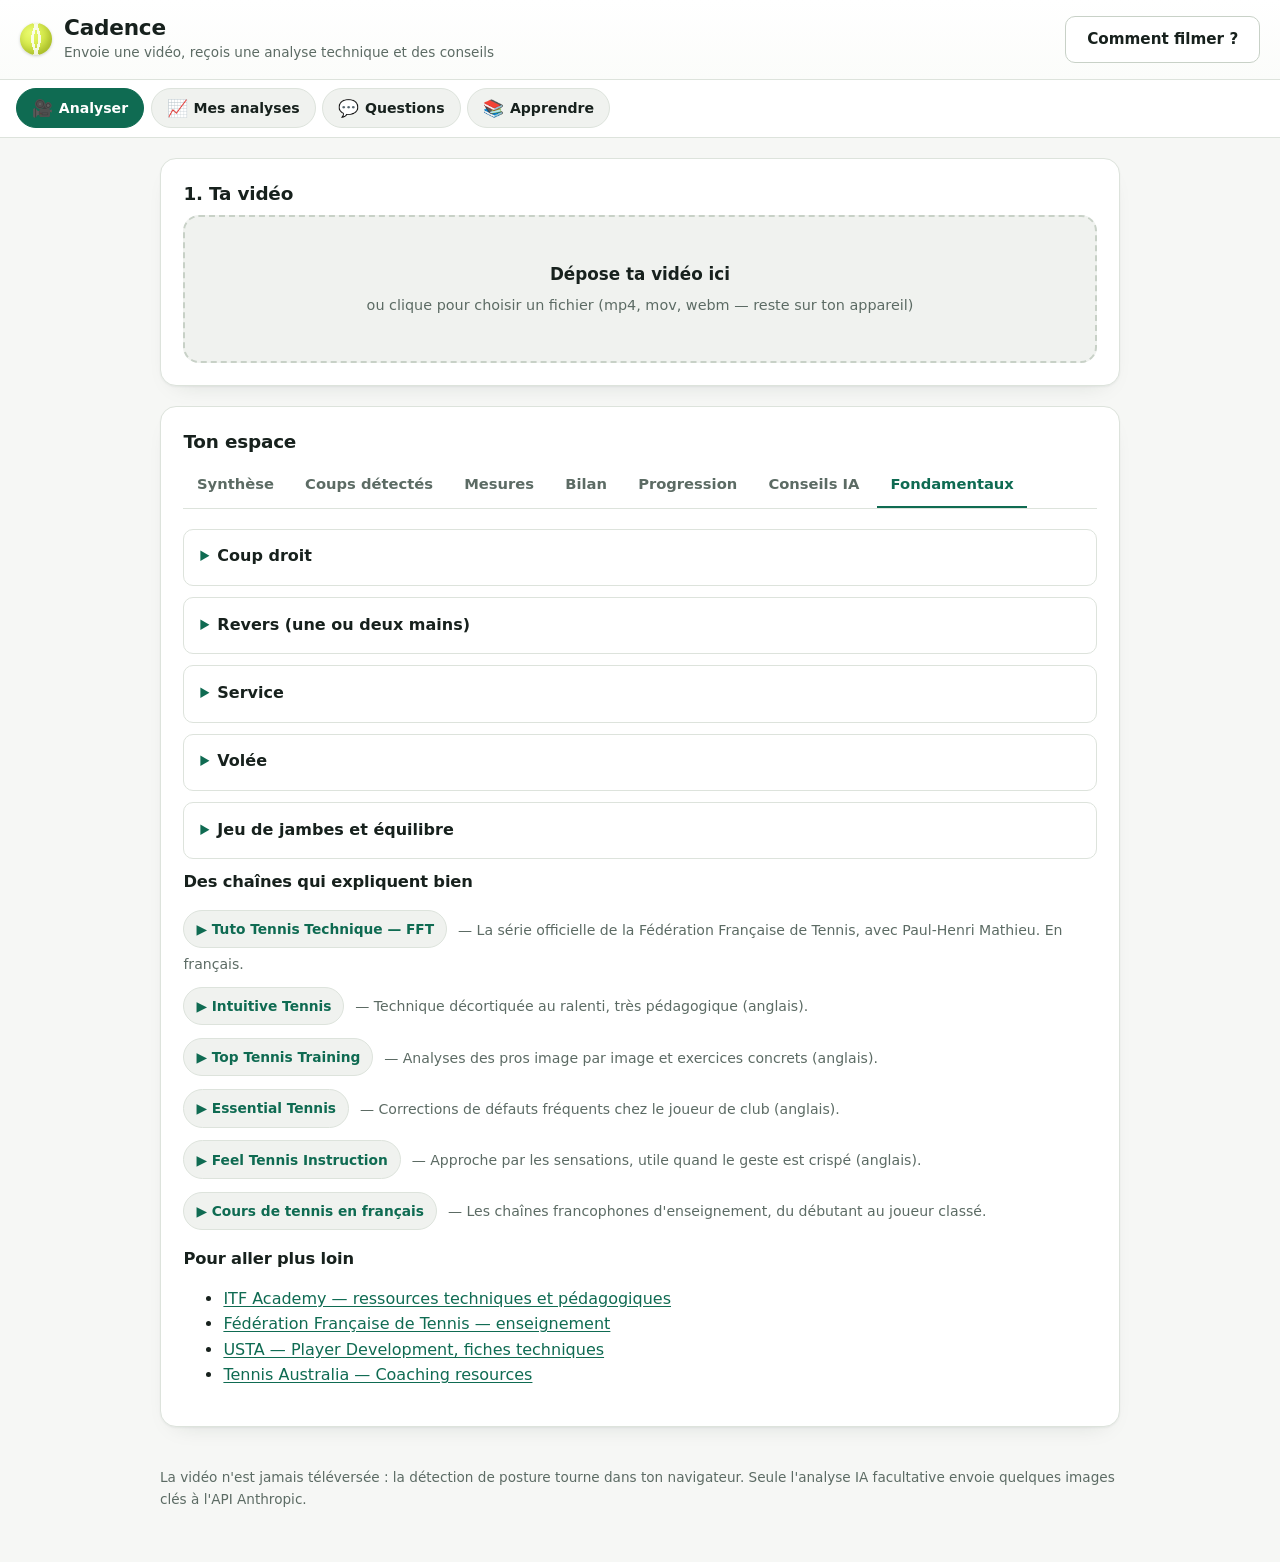
==== cadence.html @ b9bf1444 "Un squelette proportionné au joueur, pas à l'écran Le trait du squelette était fixe : 3 px, plus un " ====
<!DOCTYPE html>
<html lang="fr">
<head>
<meta charset="utf-8">
<meta name="viewport" content="width=device-width, initial-scale=1">
<title>Cadence — Analyse vidéo de ton jeu</title>
<meta name="theme-color" content="#0f6b52">
<link rel="icon" href="data:image/svg+xml,%3Csvg xmlns='http://www.w3.org/2000/svg' viewBox='0 0 32 32'%3E%3Ccircle cx='16' cy='16' r='15' fill='%230f6b52'/%3E%3Ccircle cx='16' cy='16' r='9' fill='%23d8f24a'/%3E%3Cpath d='M8.5 10a9 9 0 0 1 0 12M23.5 10a9 9 0 0 0 0 12' fill='none' stroke='%230f6b52' stroke-width='1.8'/%3E%3C/svg%3E">
<style>
/**
 * Cadence — thème clair.
 * Contrastes vérifiés au niveau AA (WCAG) : texte 5,2:1 minimum sur fond de page,
 * 6,5:1 pour le vert de marque et les couleurs d'état.
 */

:root {
  --page: #f6f7f5;          /* fond de page, neutre légèrement chaud */
  --surface: #ffffff;       /* cartes */
  --surface-2: #f0f2ef;     /* remplissages discrets */
  --surface-3: #e9ede9;
  --line: #dde3dc;
  --line-forte: #c8d1c7;

  --txt: #17211d;
  --txt2: #5c6b64;

  --primaire: #0f6b52;      /* vert de marque : boutons, éléments actifs */
  --primaire-fonce: #0b5240;
  --primaire-clair: #e6f2ec;

  --bon: #1f7a4d;
  --bon-fond: #eaf5ee;
  --attention: #9a5b00;
  --attention-fond: #fdf3e3;
  --priorite: #b3261e;
  --priorite-fond: #fdeceb;

  --ombre: 0 1px 2px rgba(20, 40, 30, .05), 0 10px 24px -16px rgba(20, 40, 30, .18);
  --ombre-forte: 0 2px 6px rgba(20, 40, 30, .07), 0 16px 32px -18px rgba(20, 40, 30, .22);
  --radius: 16px;
  --radius-s: 10px;
  --touche: 44px;           /* cible tactile minimale */
}

* { box-sizing: border-box; }

/* Une règle `display` explicite écrase l'attribut hidden : on rétablit la priorité. */
[hidden] { display: none !important; }

html { -webkit-text-size-adjust: 100%; }

body {
  margin: 0;
  background: var(--page);
  color: var(--txt);
  font: 16px/1.6 system-ui, -apple-system, "Segoe UI", Roboto, Helvetica, sans-serif;
  -webkit-font-smoothing: antialiased;
}

h1, h2, h3, h4 { line-height: 1.3; margin: 0 0 .5em; letter-spacing: -.01em; }
h1 { font-size: 1.35rem; }
h2 { font-size: 1.15rem; }
h3 { font-size: 1.02rem; }
p { margin: 0 0 .85em; }
a { color: var(--primaire); text-underline-offset: 2px; }
a:hover { color: var(--primaire-fonce); }

/* ---------- En-tête ---------- */

.topbar {
  display: flex; align-items: center; justify-content: space-between; gap: 1rem;
  padding: .9rem 1.25rem;
  background: linear-gradient(180deg, #ffffff 0%, #fbfcfa 100%);
  border-bottom: 1px solid var(--line);
}
.brand { display: flex; align-items: center; gap: .75rem; }
.brand h1 { margin: 0; }
.brand p { margin: 0; color: var(--txt2); font-size: .85rem; }
.ball {
  width: 32px; height: 32px; border-radius: 50%; flex: none;
  background: radial-gradient(circle at 32% 30%, #e9f96f, #c3dc22);
  box-shadow: inset -3px -4px 8px rgba(0, 0, 0, .18), 0 1px 3px rgba(20, 40, 30, .2);
  position: relative;
}
.ball::after {                      /* les coutures de la balle */
  content: ""; position: absolute; inset: 0; border-radius: 50%;
  background:
    radial-gradient(circle at -30% 50%, transparent 62%, #fff 62%, #fff 68%, transparent 68%),
    radial-gradient(circle at 130% 50%, transparent 62%, #fff 62%, #fff 68%, transparent 68%);
  opacity: .85;
}

/* ---------- Menu principal ---------- */

/* Quatre entrées côte à côte, jamais de défilement : sur un téléphone,
   une entrée qu'il faut aller chercher en glissant n'existe pas. */
.menu {
  display: grid; grid-template-columns: repeat(4, 1fr); gap: .35rem;
  padding: .5rem .75rem; background: var(--surface);
  border-bottom: 1px solid var(--line);
  position: sticky; top: 0; z-index: 9;
}
.menu-item {
  display: flex; flex-direction: column; align-items: center; gap: .1rem;
  background: var(--surface-2); color: var(--txt); border: 1px solid var(--line);
  border-radius: var(--radius-s); padding: .4rem .3rem;
  min-height: 52px; font-size: .74rem; font-weight: 600; line-height: 1.2;
}
.menu-item .ic { font-size: 1.05rem; }
.menu-item .lb { text-align: center; }

@media (min-width: 620px) {
  .menu { display: flex; gap: .4rem; padding: .55rem 1rem; }
  .menu-item {
    flex-direction: row; gap: .35rem; border-radius: 99px;
    padding: .5rem .95rem; min-height: 40px; font-size: .88rem; white-space: nowrap;
  }
}
.menu-item:hover { background: var(--primaire-clair); border-color: var(--primaire); }
.menu-item.actif { background: var(--primaire); border-color: var(--primaire); color: #fff; }

main { max-width: 1000px; margin: 0 auto; padding: 1.25rem; }

/* Le menu collant ne doit jamais recouvrir la cible d'un défilement. */
.card, .onglets { scroll-margin-top: 76px; }

.card {
  background: var(--surface);
  border: 1px solid var(--line);
  border-radius: var(--radius);
  padding: 1.4rem;
  margin-bottom: 1.25rem;
  box-shadow: var(--ombre);
}

/* ---------- Import ---------- */

.dropzone {
  border: 2px dashed var(--line-forte); border-radius: var(--radius);
  padding: 2.75rem 1.25rem; text-align: center; cursor: pointer;
  display: flex; flex-direction: column; gap: .4rem; align-items: center;
  background: var(--surface-2);
  transition: border-color .15s, background .15s, transform .15s;
}
.dropzone strong { font-size: 1.05rem; }
.dropzone:hover, .dropzone:focus-visible, .dropzone.survol {
  border-color: var(--primaire); background: var(--primaire-clair);
  outline: none; transform: translateY(-1px);
}
.dropzone span { color: var(--txt2); font-size: .9rem; }

.video-wrap {
  position: relative; background: #101513;
  border-radius: var(--radius-s); overflow: hidden; border: 1px solid var(--line);
}
video { display: block; width: 100%; max-height: 55vh; object-fit: contain; }
.overlay { position: absolute; inset: 0; width: 100%; height: 100%; pointer-events: none; }

/* ---------- Formulaires ---------- */

.titre-bloc { margin: 1.5rem 0 .35rem; }

.options {
  display: grid; grid-template-columns: repeat(auto-fit, minmax(170px, 1fr));
  gap: .9rem; margin: 1rem 0;
}
label { display: block; font-size: .84rem; color: var(--txt2); font-weight: 500; }
label.requis { color: var(--txt); font-weight: 600; font-size: .88rem; }
label.requis span { color: var(--priorite); }
label.ligne { display: flex; align-items: center; gap: .55rem; color: var(--txt); font-size: .92rem; }
label.pleine-largeur { margin-bottom: 1.1rem; }

select, input[type=number], input[type=text], input[type=password] {
  width: 100%; margin-top: .35rem; min-height: var(--touche);
  padding: .6rem .75rem;
  background: var(--surface); color: var(--txt);
  border: 1px solid var(--line-forte); border-radius: var(--radius-s);
  font: inherit; font-size: 1rem;   /* 16px : évite le zoom automatique sur iOS */
}
select:focus, input:focus {
  outline: 2px solid var(--primaire); outline-offset: 1px; border-color: var(--primaire);
}
input[type=checkbox] {
  width: 20px; height: 20px; margin: 0; accent-color: var(--primaire); flex: none;
}

details.reglages {
  margin-bottom: 1.1rem; border: 1px solid var(--line);
  border-radius: var(--radius-s); padding: .7rem .9rem; background: var(--surface-2);
}
details.reglages summary { cursor: pointer; color: var(--txt2); font-size: .9rem; min-height: 24px; }
details.reglages .options { margin-bottom: 0; }

/* ---------- Boutons ---------- */

.actions { display: flex; gap: .6rem; flex-wrap: wrap; }
button {
  font: inherit; font-weight: 600; font-size: .95rem;
  min-height: var(--touche); padding: .65rem 1.3rem;
  border-radius: var(--radius-s); border: 1px solid transparent; cursor: pointer;
  transition: background .15s, border-color .15s, transform .1s;
}
button:active { transform: translateY(1px); }
button.primary { background: var(--primaire); color: #fff; box-shadow: var(--ombre); }
button.primary:hover { background: var(--primaire-fonce); }
button.ghost { background: var(--surface); color: var(--txt); border-color: var(--line-forte); }
button.ghost:hover { background: var(--surface-2); border-color: var(--txt2); }
button:disabled { opacity: .45; cursor: not-allowed; transform: none; }
button:focus-visible { outline: 2px solid var(--primaire); outline-offset: 2px; }
button.mini { min-height: 34px; padding: .3rem .75rem; font-size: .82rem; }

/* ---------- Progression du traitement ---------- */

.progress { margin-top: 1.1rem; }
.bar { height: 10px; background: var(--surface-3); border-radius: 99px; overflow: hidden; }
.bar > div { height: 100%; width: 0; background: var(--primaire); transition: width .2s; border-radius: 99px; }
#progress-label { color: var(--txt2); font-size: .88rem; margin: .55rem 0 0; }

.erreur {
  color: var(--priorite); font-size: .92rem; background: var(--priorite-fond);
  border: 1px solid #f3cdc9; border-radius: var(--radius-s); padding: .7rem .85rem; margin-top: .8rem;
}
.note { color: var(--txt2); font-size: .88rem; }

/* ---------- Onglets ---------- */

.onglets {
  display: flex; gap: .25rem; overflow-x: auto; -webkit-overflow-scrolling: touch;
  border-bottom: 1px solid var(--line); margin-bottom: 1.25rem; padding-bottom: 0;
  scrollbar-width: none;
}
.onglets::-webkit-scrollbar { display: none; }
.onglet {
  background: transparent; border: none; border-bottom: 2px solid transparent;
  color: var(--txt2); border-radius: 0; padding: .6rem .85rem; white-space: nowrap;
  min-height: var(--touche); font-size: .92rem;
}
.onglet:hover { color: var(--txt); }
.onglet.actif { color: var(--primaire); border-bottom-color: var(--primaire); }

/* ---------- Score ---------- */

.score-bloc {
  display: flex; align-items: center; gap: 1.3rem; flex-wrap: wrap; margin-bottom: 1.4rem;
  background: var(--primaire-clair); border-radius: var(--radius); padding: 1.1rem 1.2rem;
}
.score-cercle {
  width: 96px; height: 96px; border-radius: 50%; flex: none;
  display: grid; place-items: center; font-size: 1.7rem; font-weight: 700; color: var(--primaire);
  background: conic-gradient(var(--primaire) var(--pct, 0%), #cfe4d9 0);
  position: relative;
}
.score-cercle::after {
  content: ""; position: absolute; inset: 9px; border-radius: 50%; background: var(--primaire-clair);
}
.score-cercle span { position: relative; z-index: 1; }
.score-bloc h3 { margin-bottom: .25rem; }

/* ---------- Constats ---------- */

.constat {
  border: 1px solid var(--line); border-left: 4px solid var(--txt2);
  border-radius: var(--radius-s); padding: .95rem 1.1rem; margin-bottom: .75rem;
  background: var(--surface);
}
.constat.bon { border-left-color: var(--bon); background: var(--bon-fond); border-color: #d3e8dc; }
.constat.corriger { border-left-color: var(--attention); background: var(--attention-fond); border-color: #f0dfc4; }
.constat.priorite { border-left-color: var(--priorite); background: var(--priorite-fond); border-color: #f3cdc9; }
.constat h4 { margin: 0 0 .4rem; font-size: 1rem; }
.constat p { margin: 0 0 .45rem; font-size: .93rem; }
.constat p:last-child { margin-bottom: 0; }
.constat .exo { font-size: .89rem; color: var(--txt2); }
.constat .exo strong { color: var(--txt); }
.badge {
  display: inline-block; font-size: .68rem; text-transform: uppercase; letter-spacing: .06em;
  padding: .16rem .5rem; border-radius: 99px; background: var(--surface);
  color: var(--txt2); border: 1px solid var(--line-forte);
  margin-left: .45rem; vertical-align: middle; font-weight: 600;
}

/* ---------- Coups détectés ---------- */

.coups-intro { margin-bottom: 1.1rem; }
.coups-intro p { font-size: .93rem; }
.comparaison:not(:empty) { margin: 1.3rem 0; }

.coups-grille { display: grid; grid-template-columns: repeat(auto-fill, minmax(250px, 1fr)); gap: 1.1rem; }
.coup-carte {
  background: var(--surface); border: 1px solid var(--line); border-radius: var(--radius-s);
  overflow: hidden; box-shadow: var(--ombre); transition: box-shadow .15s, border-color .15s;
}
.coup-carte:hover { box-shadow: var(--ombre-forte); }
.coup-carte.notee { border-color: var(--bon); }
.coup-carte canvas, .coup-carte img { display: block; width: 100%; background: #101513; }
.coup-carte .infos { padding: .85rem .95rem 1rem; }
.coup-carte h4 { margin: 0 0 .5rem; font-size: .95rem; }
.coup-carte dl { display: grid; grid-template-columns: 1fr auto; gap: .2rem .6rem; margin: 0; font-size: .85rem; }
.coup-carte dt { color: var(--txt2); }
.coup-carte dd { margin: 0; text-align: right; font-variant-numeric: tabular-nums; }

.nav-images {
  display: flex; align-items: center; justify-content: space-between; gap: .4rem;
  padding: .35rem .5rem; background: var(--surface-2); border-bottom: 1px solid var(--line);
}
.nav-images button { min-height: 36px; padding: .25rem .85rem; font-size: 1rem; line-height: 1; }
.nav-images .repere { font-size: .8rem; color: var(--txt2); font-variant-numeric: tabular-nums; }
.nav-images .repere.sur-impact { color: var(--primaire); font-weight: 700; }

label.resultat { margin: .2rem 0 .75rem; font-size: .82rem; }
.lien-video { width: 100%; margin-top: .75rem; min-height: 38px; padding: .35rem; font-size: .85rem; }
.actions.export { margin: 0 0 .7rem; }

/* ---------- Progression ---------- */

.zone-courbe {
  margin: 1rem 0 1.5rem; background: var(--surface); border: 1px solid var(--line);
  border-radius: var(--radius-s); padding: 1rem;
}
.courbe { width: 100%; height: auto; display: block; }
.courbe .c-grille { stroke: var(--line); stroke-width: 1; }
.courbe .c-axe { fill: var(--txt2); font-size: 11px; font-family: inherit; }
.courbe .c-valeur { fill: var(--txt); font-size: 12px; font-weight: 700; font-family: inherit; }
.courbe .c-zone { fill: var(--bon); font-size: 10px; font-family: inherit; }
.lecture-courbe {
  margin-top: .8rem; font-size: .95rem; font-weight: 500;
  background: var(--primaire-clair); border-radius: var(--radius-s); padding: .7rem .85rem;
}

/* ---------- Tableaux ---------- */

.table-scroll {
  overflow-x: auto; -webkit-overflow-scrolling: touch; margin-bottom: 1.1rem;
  border: 1px solid var(--line); border-radius: var(--radius-s); background: var(--surface);
}
.table-scroll table { min-width: 100%; width: max-content; }
.table-scroll td, .table-scroll th { white-space: nowrap; }

table { width: 100%; border-collapse: collapse; font-size: .9rem; }
th, td { text-align: left; padding: .65rem .8rem; border-bottom: 1px solid var(--line); }
tr:last-child td { border-bottom: none; }
th { color: var(--txt2); font-weight: 600; background: var(--surface-2); font-size: .82rem; }
td.num, th.num { text-align: right; font-variant-numeric: tabular-nums; }

/* ---------- Fondamentaux ---------- */

details.fond {
  background: var(--surface); border: 1px solid var(--line); border-radius: var(--radius-s);
  padding: .85rem 1rem; margin-bottom: .7rem;
}
details.fond[open] { box-shadow: var(--ombre); }
details.fond summary { cursor: pointer; font-weight: 600; min-height: 28px; }
details.fond summary::marker { color: var(--primaire); }
details.fond ul { margin: .7rem 0; padding-left: 1.25rem; }
details.fond li { margin-bottom: .4rem; font-size: .93rem; }
details.fond strong { display: inline-block; margin-top: .5rem; }

/* ---------- Conseils IA ---------- */

.ia-config {
  display: grid; gap: .85rem; margin-bottom: 1.3rem;
  background: var(--surface-2); border: 1px solid var(--line);
  border-radius: var(--radius-s); padding: 1.1rem;
}
.ia-resultat { font-size: .97rem; }
.ia-resultat h3 { margin-top: 1.4rem; color: var(--primaire); }
.ia-resultat ul { padding-left: 1.25rem; }
.ia-resultat .sources { font-size: .88rem; color: var(--txt2); margin-top: 1rem; }

.ia-discussion { margin-top: 1.8rem; border-top: 1px solid var(--line); padding-top: 1.3rem; }
.echange { margin-bottom: 1.1rem; }
.echange .qui {
  font-size: .7rem; text-transform: uppercase; letter-spacing: .07em;
  color: var(--txt2); margin-bottom: .3rem; font-weight: 700;
}
.echange.moi .texte {
  background: var(--primaire-clair); border-left: 3px solid var(--primaire);
  border-radius: var(--radius-s); padding: .7rem .9rem;
}
.echange.coach .texte p:first-child { margin-top: 0; }
.ia-saisie { display: flex; gap: .5rem; align-items: stretch; }
.ia-saisie input { margin-top: 0; }
.ia-saisie button { white-space: nowrap; }

/* ---------- Divers ---------- */

dialog {
  background: var(--surface); color: var(--txt); border: 1px solid var(--line);
  border-radius: var(--radius); padding: 1.6rem; max-width: 540px;
  box-shadow: var(--ombre-forte);
}
dialog::backdrop { background: rgba(23, 33, 29, .45); }
dialog ul { padding-left: 1.25rem; }
dialog li { margin-bottom: .5rem; font-size: .93rem; }

footer {
  max-width: 1000px; margin: 0 auto; padding: 0 1.25rem 2.5rem;
  color: var(--txt2); font-size: .85rem;
}

@media (max-width: 560px) {
  main { padding: 1rem; }
  .card { padding: 1.1rem; }
  .topbar { flex-direction: column; align-items: flex-start; gap: .7rem; }
  .score-bloc { gap: 1rem; padding: 1rem; }
  .score-cercle { width: 84px; height: 84px; font-size: 1.5rem; }
}

/* ---------- Onglet vide (pas encore d'analyse) ---------- */

.vide {
  border: 1px dashed var(--line-forte); border-radius: var(--radius);
  background: var(--surface-2); padding: 1.5rem 1.25rem; text-align: center;
}
.vide p { color: var(--txt2); margin-bottom: 1rem; }
.vide .actions { justify-content: center; }

/* ---------- Verdicts frappe par frappe ---------- */

.bilan-frappe {
  margin: 0 0 .6rem; font-size: .88rem; color: var(--txt2);
  padding-bottom: .55rem; border-bottom: 1px solid var(--line);
}
ul.verdicts { list-style: none; margin: 0 0 .8rem; padding: 0; display: grid; gap: .45rem; }
.verdict {
  display: flex; gap: .55rem; align-items: flex-start;
  padding: .5rem .6rem; border-radius: var(--radius-s);
  border: 1px solid var(--line); background: var(--surface-2);
}
.verdict.ok { background: var(--bon-fond); border-color: #d3e8dc; }
.verdict.moyen { background: var(--attention-fond); border-color: #f0dfc4; }
.verdict.ko { background: var(--priorite-fond); border-color: #f3cdc9; }
.verdict .marque {
  flex: none; width: 20px; height: 20px; border-radius: 50%;
  display: grid; place-items: center; font-size: .75rem; font-weight: 700;
  color: #fff; background: var(--txt2); margin-top: .1rem;
}
.verdict.ok .marque { background: var(--bon); }
.verdict.moyen .marque { background: var(--attention); }
.verdict.ko .marque { background: var(--priorite); }
.v-corps { display: grid; gap: .1rem; min-width: 0; }
.v-titre {
  display: flex; justify-content: space-between; gap: .5rem;
  font-size: .85rem; font-weight: 600;
}
.v-valeur { font-variant-numeric: tabular-nums; color: var(--txt2); font-weight: 700; }
.v-message { font-size: .84rem; color: var(--txt); }
.v-zone { font-size: .78rem; color: var(--txt2); }

/* ---------- Mesures expliquées ---------- */

details.mesure {
  border: 1px solid var(--line); border-left: 4px solid var(--line-forte);
  border-radius: var(--radius-s); background: var(--surface);
  margin-bottom: .6rem; padding: .2rem .9rem;
}
details.mesure.ok { border-left-color: var(--bon); }
details.mesure.ko { border-left-color: var(--attention); }
/* Deux lignes fixes : nom + valeur, puis état + fourchette. Rien ne se replie au hasard
   selon la longueur du libellé, et la zone visée est lisible sans déplier. */
details.mesure > summary {
  cursor: pointer; list-style: none;
  display: grid; gap: .25rem;
  padding: .7rem 1.6rem .7rem 0; min-height: var(--touche); position: relative;
}
details.mesure > summary::-webkit-details-marker { display: none; }
details.mesure > summary::after {
  content: "▾"; color: var(--txt2); font-size: .9rem; transition: transform .15s;
  position: absolute; right: 0; top: 50%; transform: translateY(-50%);
}
details.mesure[open] > summary::after { transform: translateY(-50%) rotate(180deg); }
/* Le nom peut tenir sur deux lignes, la valeur reste calée à droite sur la première. */
.m-ligne { display: grid; grid-template-columns: 1fr auto; align-items: baseline; gap: .6rem; }
.m-bas { align-items: center; gap: .5rem; }
.m-nom { font-weight: 600; font-size: .95rem; }
.m-valeur { font-variant-numeric: tabular-nums; font-weight: 700; font-size: 1.05rem; color: var(--txt); }
.m-zone { font-size: .78rem; color: var(--txt2); font-variant-numeric: tabular-nums; }
.m-etat {
  font-size: .7rem; text-transform: uppercase; letter-spacing: .04em; font-weight: 700;
  padding: .12rem .5rem; border-radius: 99px; background: var(--surface-3); color: var(--txt2);
  white-space: nowrap;
}
details.mesure.ok .m-etat { background: var(--bon-fond); color: var(--bon); }
details.mesure.ko .m-etat { background: var(--attention-fond); color: var(--attention); }
.m-corps { padding-bottom: .9rem; font-size: .92rem; }
.m-corps p { margin: 0 0 .6rem; }
.m-diagnostic {
  background: var(--attention-fond); border-radius: var(--radius-s);
  padding: .6rem .7rem; border: 1px solid #f0dfc4;
}
.m-diagnostic.ok { background: var(--bon-fond); border-color: #d3e8dc; }
.m-corps .exo { color: var(--txt2); font-size: .89rem; }
.m-corps .exo strong { color: var(--txt); }

/* Jauge : la zone visée en fond, ta valeur en curseur */
.jauge { margin: .2rem 0 .9rem; }
.piste {
  position: relative; height: 10px; border-radius: 99px;
  background: var(--surface-3); border: 1px solid var(--line);
}
.piste .zone { position: absolute; top: 0; bottom: 0; background: var(--bon); opacity: .25; border-radius: 99px; }
.piste .curseur {
  position: absolute; top: 50%; width: 14px; height: 14px; border-radius: 50%;
  transform: translate(-50%, -50%); background: var(--primaire);
  border: 2px solid var(--surface); box-shadow: 0 0 0 1px var(--line-forte);
}
.jauge.ko .curseur { background: var(--attention); }
.jauge-legende {
  display: flex; justify-content: space-between; gap: .5rem;
  font-size: .76rem; color: var(--txt2); margin-top: .35rem;
  font-variant-numeric: tabular-nums;
}
.jauge-toi { font-weight: 700; color: var(--txt); }

details.brut { margin-top: 1.4rem; }
details.brut > summary { cursor: pointer; color: var(--txt2); font-size: .9rem; min-height: var(--touche); padding: .6rem 0; }

/* ---------- Journal des séances ---------- */

.journal { display: grid; gap: .7rem; margin-bottom: 1.2rem; }
.seance {
  border: 1px solid var(--line); border-radius: var(--radius-s);
  background: var(--surface); padding: .85rem .95rem;
}
.seance.ouverte { border-color: var(--primaire); background: var(--primaire-clair); }
.seance-tete { display: flex; justify-content: space-between; align-items: baseline; gap: .6rem; }
.s-date { font-weight: 600; font-size: .95rem; }
.s-score { font-variant-numeric: tabular-nums; font-weight: 700; color: var(--primaire); font-size: 1.1rem; }
.s-score small { font-size: .7rem; color: var(--txt2); font-weight: 600; }
.seance .note { margin: .25rem 0 .7rem; }

/* ---------- Vidéos ---------- */

a.lien-yt {
  display: inline-block; margin: .15rem .4rem .15rem 0;
  padding: .45rem .75rem; border-radius: 99px;
  background: var(--surface-2); border: 1px solid var(--line);
  font-size: .86rem; font-weight: 600; text-decoration: none; color: var(--primaire);
}
a.lien-yt:hover { background: var(--primaire-clair); border-color: var(--primaire); }
.liste-videos { display: flex; flex-wrap: wrap; gap: .3rem; margin: .4rem 0 .6rem; }
ul.chaines { padding-left: 0; list-style: none; }
ul.chaines li { margin-bottom: .5rem; }

/* ---------- Questions suggérées ---------- */

.suggestions { margin-top: .9rem; display: flex; flex-wrap: wrap; gap: .4rem; align-items: center; }
.suggestions .note { width: 100%; margin: 0 0 .1rem; }
.puce {
  background: var(--surface-2); border: 1px solid var(--line); color: var(--txt);
  border-radius: 99px; padding: .45rem .8rem; font-size: .85rem; font-weight: 500;
  min-height: 38px; text-align: left;
}
.puce:hover { background: var(--primaire-clair); border-color: var(--primaire); }

/* La discussion est en tête de l'onglet IA : elle n'a plus besoin de séparateur haut. */
.ia-discussion { margin-top: 0; border-top: none; padding-top: 0; }
details.ia-config {
  margin-top: 1.6rem; border: 1px solid var(--line); border-radius: var(--radius-s);
  background: var(--surface-2); padding: .7rem .9rem;
}
details.ia-config > summary { cursor: pointer; color: var(--txt2); font-size: .9rem; min-height: var(--touche); padding: .6rem 0; }

/* ---------- Bilan sur l'ensemble des séances ---------- */

.bloc-bilan { margin-bottom: 1.8rem; }
.bloc-bilan h3 { display: flex; align-items: center; gap: .5rem; }
.bloc-bilan h3 .compte {
  font-size: .74rem; font-weight: 700; color: var(--txt2);
  background: var(--surface-3); border-radius: 99px; padding: .1rem .5rem;
}
.bloc-bilan > .note { margin-top: -.25rem; margin-bottom: .8rem; }
.bilan-compte { font-size: .88rem; color: var(--txt2); margin-bottom: .4rem !important; }

/* Une pastille par séance : d'un coup d'œil, on voit si le défaut s'espace ou s'installe. */
.frise { display: flex; gap: .22rem; align-items: center; margin: 0 0 .6rem; flex-wrap: wrap; }
.frise-avant { color: var(--txt2); font-size: .8rem; margin-right: .15rem; }
.pastille {
  width: 10px; height: 10px; border-radius: 50%;
  background: var(--surface); border: 1px solid var(--line-forte);
}
.constat.priorite .pastille.pleine { background: var(--priorite); border-color: var(--priorite); }
.constat.corriger .pastille.pleine { background: var(--attention); border-color: var(--attention); }
.constat.bon .pastille.pleine { background: var(--bon); border-color: var(--bon); }

.plan {
  border: 1px solid var(--primaire); background: var(--primaire-clair);
  border-radius: var(--radius-s); padding: 1rem 1.1rem; margin-top: 1.5rem;
}
.plan h3 { margin-bottom: .5rem; color: var(--primaire-fonce); }
.plan ol { margin: 0; padding-left: 1.2rem; font-size: .93rem; }
.plan li { margin-bottom: .5rem; }

/* ---------- Vidéo déjà analysée ---------- */

.deja-vue {
  border: 1px solid var(--line-forte); border-left: 4px solid var(--primaire);
  background: var(--primaire-clair); border-radius: var(--radius-s);
  padding: .9rem 1rem; margin-bottom: 1rem;
}
.deja-vue.insistant { border-left-color: var(--attention); background: var(--attention-fond); border-color: #f0dfc4; }
.dv-titre { font-weight: 700; margin-bottom: .3rem; }
.deja-vue .note { margin-bottom: .8rem; }
.deja-vue .actions { gap: .5rem; }
.deja-vue button { min-height: 40px; padding: .5rem 1rem; font-size: .9rem; }

/* ---------- Transfert vers un autre téléphone ---------- */

details.transfert {
  margin-top: 1.4rem; border: 1px solid var(--line);
  border-radius: var(--radius-s); background: var(--surface-2); padding: .7rem .9rem;
}
details.transfert > summary {
  cursor: pointer; color: var(--txt); font-size: .92rem; font-weight: 600;
  min-height: var(--touche); padding: .6rem 0;
}
details.transfert .actions { margin-bottom: .6rem; }
details.transfert button { min-height: 40px; padding: .5rem 1rem; font-size: .9rem; }
details.transfert p:last-child:empty { display: none; }

/* ---------- Protocole de suivi ---------- */

details.protocole {
  margin-top: 1.4rem; border: 1px solid var(--line);
  border-radius: var(--radius-s); background: var(--surface-2); padding: .7rem .9rem;
}
details.protocole > summary {
  cursor: pointer; color: var(--txt); font-size: .92rem; font-weight: 600;
  min-height: var(--touche); padding: .6rem 0;
  display: flex; align-items: center; gap: .5rem;
}
.pastille-ok, .pastille-off {
  font-size: .68rem; text-transform: uppercase; letter-spacing: .04em; font-weight: 700;
  padding: .12rem .5rem; border-radius: 99px;
}
.pastille-ok { background: var(--bon-fond); color: var(--bon); }
.pastille-off { background: var(--surface-3); color: var(--txt2); }
.protocole-etapes { padding-left: 1.2rem; font-size: .92rem; }
.protocole-etapes li { margin-bottom: .5rem; }
details.protocole button { min-height: 38px; }

.conformite {
  border-left: 3px solid var(--line-forte); padding: .5rem .7rem; margin: .5rem 0;
  border-radius: var(--radius-s); background: var(--surface-2); font-size: .86rem;
}
.conformite.ok { border-left-color: var(--bon); background: var(--bon-fond); }
.conformite.moyen { border-left-color: var(--attention); background: var(--attention-fond); }
.conformite.ko { border-left-color: var(--priorite); background: var(--priorite-fond); }
.conformite .c-titre { margin: 0; font-weight: 600; }
.conformite ul { margin: .35rem 0 0; padding-left: 1.1rem; color: var(--txt2); }
</style>
</head>
<body>

<header class="topbar">
  <div class="brand">
    <span class="ball" aria-hidden="true"></span>
    <div>
      <h1 id="nom-app">Cadence</h1>
      <p>Envoie une vidéo, reçois une analyse technique et des conseils</p>
    </div>
  </div>
  <button id="btn-aide" class="ghost" type="button">Comment filmer ?</button>
</header>

<nav class="menu" aria-label="Menu principal">
  <button type="button" class="menu-item actif" data-aller="video">
    <span class="ic" aria-hidden="true">🎥</span><span class="lb">Analyser</span>
  </button>
  <button type="button" class="menu-item" data-aller="analyses">
    <span class="ic" aria-hidden="true">📈</span><span class="lb">Mes analyses</span>
  </button>
  <button type="button" class="menu-item" data-aller="question">
    <span class="ic" aria-hidden="true">💬</span><span class="lb">Questions</span>
  </button>
  <button type="button" class="menu-item" data-aller="fiches">
    <span class="ic" aria-hidden="true">📚</span><span class="lb">Apprendre</span>
  </button>
</nav>

<main>

  <!-- ÉTAPE 1 : IMPORT -->
  <section class="card" id="etape-import">
    <h2>1. Ta vidéo</h2>

    <div id="dropzone" class="dropzone" tabindex="0" role="button"
         aria-label="Déposer une vidéo ou cliquer pour choisir un fichier">
      <strong>Dépose ta vidéo ici</strong>
      <span>ou clique pour choisir un fichier (mp4, mov, webm — reste sur ton appareil)</span>
      <input type="file" id="file-input" accept="video/*" hidden>
    </div>

    <div id="video-zone" class="video-zone" hidden>
      <div class="video-wrap">
        <video id="video" playsinline controls muted preload="metadata"></video>
        <canvas id="overlay" class="overlay"></canvas>
      </div>

      <h3 class="titre-bloc">Parle-moi de cette vidéo</h3>
      <p class="note">
        Plus tu m'en dis, plus l'analyse est juste. Les deux premières questions comptent
        vraiment : sans elles je dois deviner, et je me trompe.
      </p>

      <div class="options">
        <label class="requis">Tu joues de quelle main ? <span aria-hidden="true">*</span>
          <select id="opt-main" required>
            <option value="" selected disabled>— à renseigner —</option>
            <option value="right">Droitier</option>
            <option value="left">Gaucher</option>
            <option value="auto">Je ne sais pas, devine</option>
          </select>
        </label>
        <label class="requis">Quel coup as-tu filmé ? <span aria-hidden="true">*</span>
          <select id="opt-coup" required>
            <option value="" selected disabled>— à renseigner —</option>
            <option value="coup-droit">Coup droit</option>
            <option value="revers">Revers</option>
            <option value="service">Service</option>
            <option value="volee-coup-droit">Volée de coup droit</option>
            <option value="volee-revers">Volée de revers</option>
            <option value="auto">Un peu de tout, devine</option>
          </select>
        </label>
        <label>Ton revers
          <select id="opt-revers">
            <option value="deux" selected>À deux mains</option>
            <option value="une">À une main</option>
          </select>
        </label>
        <label>Ta prise de raquette
          <select id="opt-prise"></select>
        </label>
        <label>Ton niveau
          <select id="opt-niveau">
            <option value="debutant">Débutant</option>
            <option value="intermediaire" selected>Intermédiaire (club)</option>
            <option value="avance">Avancé / compétition</option>
          </select>
        </label>
        <label>Depuis quand joues-tu ?
          <select id="opt-anciennete">
            <option value="" selected>Non précisé</option>
            <option value="moins1">Moins d'un an</option>
            <option value="1a3">1 à 3 ans</option>
            <option value="3a10">3 à 10 ans</option>
            <option value="plus10">Plus de 10 ans</option>
          </select>
        </label>
      </div>

      <label class="pleine-largeur">Qu'est-ce que tu voudrais améliorer, ou qu'est-ce qui te gêne ?
        <input type="text" id="opt-objectif"
               placeholder="ex : mon revers part souvent dans le filet, je me sens en retard sur la balle">
      </label>

      <details class="reglages">
        <summary>Réglages avancés (facultatif)</summary>
        <div class="options">
          <label>Début (s)
            <input type="number" id="opt-debut" value="0" min="0" step="0.5">
          </label>
          <label>Durée analysée (s)
            <input type="number" id="opt-duree" value="30" min="3" max="120" step="1">
          </label>
          <label>Images / seconde
            <select id="opt-fps">
              <option value="8">8 (rapide, moins fiable)</option>
              <option value="12">12 (équilibré)</option>
              <option value="20" selected>20 (recommandé)</option>
              <option value="30">30 (plus fin, plus lent)</option>
            </select>
          </label>
        </div>
      </details>

      <div id="deja-vue" class="deja-vue" hidden></div>

      <div class="actions">
        <button id="btn-analyser" class="primary" type="button">Analyser la technique</button>
        <button id="btn-reset" class="ghost" type="button">Changer de vidéo</button>
      </div>

      <div id="progress" class="progress" hidden>
        <div class="bar"><div id="progress-fill"></div></div>
        <p id="progress-label">Préparation…</p>
      </div>
      <p id="import-erreur" class="erreur" hidden></p>
    </div>
  </section>

  <!-- ÉTAPE 2 : RÉSULTATS -->
  <section class="card" id="etape-resultats">
    <h2>2. Résultats</h2>

    <nav class="onglets" role="tablist">
      <button class="onglet actif" data-vue="synthese" role="tab">Synthèse</button>
      <button class="onglet" data-vue="coups" role="tab">Coups détectés</button>
      <button class="onglet" data-vue="mesures" role="tab">Mesures</button>
      <button class="onglet" data-vue="bilan" role="tab">Bilan</button>
      <button class="onglet" data-vue="progression" role="tab">Progression</button>
      <button class="onglet" data-vue="ia" role="tab">Conseils IA</button>
      <button class="onglet" data-vue="fondamentaux" role="tab">Fondamentaux</button>
    </nav>

    <div class="vue" id="vue-synthese"></div>
    <div class="vue" id="vue-coups" hidden></div>
    <div class="vue" id="vue-mesures" hidden></div>
    <div class="vue" id="vue-bilan" hidden></div>
    <div class="vue" id="vue-progression" hidden></div>

    <div class="vue" id="vue-ia" hidden>
      <div id="ia-discussion" class="ia-discussion">
        <h3>Parle à l'entraîneur</h3>
        <p class="note">
          Il connaît ton profil, tes mesures et les défauts relevés sur ta vidéo. Pose-lui une question
          dans tes mots : il te répond et te demande des précisions si besoin.
        </p>
        <div id="ia-echanges"></div>
        <div class="ia-saisie">
          <input type="text" id="ia-question"
                 placeholder="ex : pourquoi ma balle part-elle dans le filet ?">
          <button id="btn-ia-question" class="primary" type="button">Envoyer</button>
        </div>
        <div id="ia-suggestions" class="suggestions"></div>
        <p id="ia-question-erreur" class="erreur" hidden></p>
      </div>

      <details class="ia-config">
        <summary>Réglages et analyse complète</summary>
        <p class="note">
          Cette partie est facultative : les images clés et les mesures sont envoyées à l'API Claude
          (Anthropic) avec <em>ta</em> clé. Sans clé, tout le reste de l'app fonctionne hors ligne.
        </p>
        <label>Clé API Anthropic
          <input type="password" id="ia-cle" placeholder="sk-ant-..." autocomplete="off">
        </label>
        <label class="ligne">
          <input type="checkbox" id="ia-memoriser"> Mémoriser dans ce navigateur
        </label>
        <label class="ligne">
          <input type="checkbox" id="ia-web" checked> Chercher des références et des vidéos en ligne
        </label>
        <button id="btn-ia" class="primary" type="button">Lancer l'analyse complète</button>
        <p id="ia-statut" class="note" hidden></p>
        <p id="ia-erreur" class="erreur" hidden></p>
      </details>

      <article id="ia-resultat" class="ia-resultat"></article>
    </div>

    <div class="vue" id="vue-fondamentaux" hidden></div>
  </section>

</main>

<dialog id="dlg-aide">
  <h3>Comment filmer pour une bonne analyse</h3>
  <ul>
    <li><strong>Angle</strong> : de côté (perpendiculaire à la ligne de fond) pour le coup droit / revers, de face ou 3/4 arrière pour le service.</li>
    <li><strong>Cadrage</strong> : joueur entier, des pieds à la raquette levée. Un peu d'air au-dessus de la tête.</li>
    <li><strong>Distance</strong> : 5 à 10 m, caméra à hauteur de hanche, posée ou sur trépied (évite le zoom et le panoramique).</li>
    <li><strong>Durée</strong> : 15 à 30 s suffisent — 4 à 8 frappes du même coup valent mieux qu'un long échange.</li>
    <li><strong>Lumière</strong> : de face ou latérale, pas à contre-jour. 60 fps si ton téléphone le permet.</li>
    <li><strong>Un seul joueur visible</strong> si possible : la détection suit une seule personne.</li>
  </ul>
  <form method="dialog"><button class="primary">Compris</button></form>
</dialog>

<footer>
  <p>
    La vidéo n'est jamais téléversée : la détection de posture tourne dans ton navigateur.
    Seule l'analyse IA facultative envoie quelques images clés à l'API Anthropic.
  </p>
</footer>

<script>
/* ===== js/knowledge.js ===== */
/**
 * Base de connaissances technique — repères de coaching classiques
 * (fédérations : ITF / FFT / USTA, littérature d'entraînement courante).
 * Sert à la fois de référentiel pour le moteur de règles et de fiche de lecture.
 */

const FONDAMENTAUX = [
  {
    id: 'coup-droit',
    titre: 'Coup droit',
    resume: "Chaîne cinétique du sol vers la balle : jambes → hanches → épaules → bras → raquette.",
    points: [
      "Préparation tôt : épaules tournées dès que la trajectoire adverse est lue (unit turn), main libre pointée vers la balle.",
      "Appuis : semi-ouvert ou ouvert en fond de court, fermé quand tu avances. Poids sur la jambe arrière puis transfert.",
      "Boucle de préparation fluide, tête de raquette au-dessus du poignet, coude devant le corps.",
      "Point d'impact devant la hanche avant, à hauteur entre hanche et épaule, bras allongé mais pas verrouillé.",
      "Séparation hanches / épaules (X-factor) : les hanches ouvrent avant les épaules, c'est là que naît la vitesse.",
      "Finition au-dessus de l'épaule opposée ou en lasso ; la raquette décélère après la balle, jamais avant.",
    ],
    erreurs: [
      "Préparation tardive → frappe en retard, balle courte au centre.",
      "Bras seul, sans rotation du tronc → puissance faible et épaule qui souffre.",
      "Impact trop près du corps ou derrière la hanche.",
      "Fin de geste coupée : la raquette s'arrête à l'impact.",
    ],
    videos: [
      { titre: "Le coup droit, les bases", requete: "coup droit tennis technique de base" },
      { titre: "Préparer tôt : tourner les épaules", requete: "préparation coup droit tennis rotation épaules" },
      { titre: "Où frapper la balle : le point d'impact", requete: "point d'impact coup droit tennis" },
      { titre: "Finir son geste", requete: "finir son geste tennis coup droit" },
    ],
  },
  {
    id: 'revers',
    titre: 'Revers (une ou deux mains)',
    resume: "Le revers vit de la rotation du tronc et d'un appui avant solide.",
    points: [
      "Rotation d'épaules encore plus marquée qu'en coup droit : le dos doit presque se voir depuis l'autre côté du filet.",
      "Deux mains : la main non dominante tire le geste, les deux coudes restent proches du corps à la préparation.",
      "Une main : appui fermé, épaule avant qui pointe la balle, bras libre qui part vers l'arrière pour équilibrer.",
      "Impact devant, plus tôt qu'en coup droit, à hauteur de taille idéalement.",
      "Le buste reste de profil jusqu'à l'impact, puis s'ouvre dans l'accompagnement.",
      "Finition haute et longue vers la cible.",
    ],
    erreurs: [
      "Épaules qui s'ouvrent trop tôt (ouverture précoce) → balle qui part à gauche/droite.",
      "Impact trop près du corps, coudes pliés à la frappe.",
      "Buste qui recule au lieu d'avancer, poids sur la jambe arrière.",
    ],
    videos: [
      { titre: "Revers à deux mains, les bases", requete: "revers deux mains tennis technique" },
      { titre: "Revers à une main, les bases", requete: "revers une main tennis technique" },
      { titre: "Quand le revers part dans le filet", requete: "revers tennis dans le filet correction" },
      { titre: "Garder les épaules fermées", requete: "rotation des épaules revers tennis" },
    ],
  },
  {
    id: 'service',
    titre: 'Service',
    resume: "Le coup le plus technique : rythme, lancer, position armée, rotation, extension.",
    points: [
      "Lancer de balle constant : bras tendu, balle relâchée à hauteur maximale, légèrement devant et à droite (droitier).",
      "Position armée (trophy position) : coude à hauteur d'épaule, raquette pointée vers le haut, épaule avant plus haute.",
      "Flexion des genoux marquée puis extension explosive vers le haut, pas vers l'avant seulement.",
      "Pronation de l'avant-bras à l'impact : c'est ce qui donne la vitesse et l'effet, pas la force du poignet.",
      "Impact bras tendu, le plus haut possible, corps aligné et légèrement en avant.",
      "Retombée à l'intérieur du court sur la jambe avant, jambe arrière qui contrebalance.",
    ],
    erreurs: [
      "Lancer irrégulier ou trop bas → tout le reste s'effondre.",
      "Pas de flexion de genoux → pas d'énergie ascendante.",
      "Impact bras plié ou trop en arrière de la tête.",
      "Buste qui s'affaisse (« banane ») → douleurs lombaires et perte de puissance.",
    ],
    videos: [
      { titre: "Le service, les bases", requete: "service tennis technique de base" },
      { titre: "Un lancer de balle régulier", requete: "lancer de balle service tennis" },
      { titre: "La position armée", requete: "position armée service tennis" },
      { titre: "La pronation du bras", requete: "pronation service tennis" },
    ],
  },
  {
    id: 'volee',
    titre: 'Volée',
    resume: "Court, ferme, devant soi : on bloque, on ne swingue pas.",
    points: [
      "Prise continentale, raquette haute devant le corps, tête de raquette au-dessus du poignet.",
      "Préparation minimale : épaules qui tournent, pas de boucle de bras.",
      "Pas croisé vers la balle, impact devant et sur le côté, bras ferme.",
      "Geste court, légèrement de haut en bas, pour donner un peu de coupe et du contrôle.",
      "Poids qui avance à travers la balle, on finit en équilibre vers le filet.",
    ],
    erreurs: [
      "Trop d'armé → balle longue ou en retard.",
      "Poignet mou à l'impact.",
      "Rester à plat sur les talons au lieu d'avancer.",
    ],
    videos: [
      { titre: "La volée, les bases", requete: "volée tennis technique" },
      { titre: "La volée basse", requete: "volée basse tennis" },
      { titre: "Le jeu de jambes de la volée", requete: "appuis et déplacements volée tennis" },
    ],
  },
  {
    id: 'jeu-de-jambes',
    titre: 'Jeu de jambes et équilibre',
    resume: "Le meilleur geste sur de mauvais appuis reste un mauvais coup.",
    points: [
      "Split-step à chaque frappe adverse : petit rebond, atterrissage sur l'avant des pieds au moment du contact adverse.",
      "Grands pas pour couvrir la distance, petits pas d'ajustement en fin de course.",
      "Centre de gravité bas, genoux fléchis, buste droit — la tête reste stable pendant la frappe.",
      "Récupération immédiate vers la position d'attente après chaque coup.",
    ],
    erreurs: [
      "Pas de split-step → départ en retard sur chaque balle.",
      "Tête qui bouge à l'impact.",
      "Rester planté après la frappe pour admirer son coup.",
    ],
    videos: [
      { titre: "Le split-step", requete: "split step tennis" },
      { titre: "Les appuis en fond de court", requete: "jeu de jambes tennis fond de court" },
      { titre: "Se replacer après la frappe", requete: "replacement après la frappe tennis" },
    ],
  },
];

/**
 * Vidéos : on renvoie vers une recherche YouTube plutôt que vers une vidéo précise.
 * Une URL de vidéo finit toujours par mourir (chaîne fermée, vidéo privée) ; une recherche,
 * elle, reste valable et remonte ce qui se fait de mieux au moment où l'on clique.
 */
const RECHERCHE_YT = 'https://www.youtube.com/results?search_query=';
const videoYouTube = (requete) => RECHERCHE_YT + encodeURIComponent(requete);

/**
 * Une requête choisie à la main pour chaque défaut que le moteur sait nommer.
 * Fabriquer la recherche en collant le titre du constat donnait des résultats hors sujet :
 * une recherche utile est courte et formulée comme un joueur la taperait.
 * Les constats qui ne parlent pas de technique (main mal déclarée, détection partielle…)
 * ne sont volontairement pas dans cette table : aucune vidéo n'y répondrait.
 */
const VIDEOS_CONSTAT = {
  'Bras de lancer qui retombe trop tôt': 'bras de lancer service tennis',
  'Rotation du tronc insuffisante': 'rotation des épaules tennis préparation',
  'Jambes trop tendues': 'flexion des jambes tennis coup droit',
  'Flexion excessive / position trop basse': "position d'attente tennis équilibre",
  'Impact trop bas': 'prendre la balle tôt tennis',
  'Impact très haut': 'jouer les balles hautes tennis',
  'Impact trop près du corps': 'distance corps balle tennis coup droit',
  'Service frappé bras plié': 'service tennis bras tendu point haut',
  'Bras trop verrouillé': 'relâchement du bras tennis',
  'Geste coupé après la frappe': 'finir son geste tennis coup droit',
  'Volée trop swinguée': 'volée tennis geste court',
  'Bassin qui dérive à la frappe': 'ancrage des appuis à la frappe tennis',
  "Tête qui bouge à l'impact": "regarder la balle à l'impact tennis",
  'Pas de split-step visible': 'split step tennis',
  'Frappes trop irrégulières': 'régularité au tennis exercice',
  'Bras libre collé au corps': 'bras libre tennis équilibre coup droit',
};

/**
 * Formule la fourchette visée en français. Quand la borne basse vaut zéro, la mesure est
 * un défaut à minimiser (rotation, stabilité) : « 0 à 0,28 » se lit mal, « 0,28 ou moins » se lit.
 */
function libelleZone(seuil, unite = '') {
  if (!seuil) return null;
  const [bas, haut] = seuil.ideal;
  const n = (v) => String(v).replace('.', ',') + unite;
  return bas === 0 ? `${n(haut)} ou moins` : `${n(bas)} à ${n(haut)}`;
}

/** Les recherches sont rédigées pour le coup droit, le coup le plus documenté. Proposer une
 *  vidéo de coup droit à quelqu'un dont le défaut porte sur son revers est hors sujet : on
 *  remplace donc le nom du coup par celui réellement concerné. Les requêtes qui ne nomment
 *  aucun coup sont déjà valables partout et restent intactes. */
function adapterRequete(requete, coup) {
  if (!requete || !requete.includes('coup droit')) return requete;
  const c = String(coup || '').toLowerCase();
  if (!c || c.startsWith('g')) return requete;                 // « Général » : pas de coup visé
  const volee = c.includes('volée') || c.includes('volee');
  const cible = c.includes('service') ? 'service'
    : volee ? (c.includes('revers') ? 'volée de revers' : 'volée de coup droit')
      : c.includes('revers') ? 'revers' : 'coup droit';
  return cible === 'coup droit' ? requete : requete.replace('coup droit', cible);
}

/** Requête vidéo pour un défaut, ou null s'il n'y a rien de pertinent à montrer.
 *  `coup` est le libellé du coup concerné (« Revers », « Service », « Général »…). */
function videoConstat(titre, coup) {
  const req = VIDEOS_CONSTAT[titre];
  return req ? { requete: adapterRequete(req, coup) } : null;
}

/** Chaînes d'enseignement reconnues, à parcourir quand on veut creuser un thème. */
const CHAINES_VIDEO = [
  { nom: 'Tuto Tennis Technique — FFT', pourquoi: "La série officielle de la Fédération Française de Tennis, avec Paul-Henri Mathieu. En français.", requete: 'Tuto Tennis Technique FFT Paul-Henri Mathieu' },
  { nom: 'Intuitive Tennis', pourquoi: 'Technique décortiquée au ralenti, très pédagogique (anglais).', requete: 'Intuitive Tennis' },
  { nom: 'Top Tennis Training', pourquoi: 'Analyses des pros image par image et exercices concrets (anglais).', requete: 'Top Tennis Training' },
  { nom: 'Essential Tennis', pourquoi: 'Corrections de défauts fréquents chez le joueur de club (anglais).', requete: 'Essential Tennis' },
  { nom: 'Feel Tennis Instruction', pourquoi: 'Approche par les sensations, utile quand le geste est crispé (anglais).', requete: 'Feel Tennis Instruction' },
  { nom: 'Cours de tennis en français', pourquoi: "Les chaînes francophones d'enseignement, du débutant au joueur classé.", requete: 'cours de tennis technique français' },
];

const RESSOURCES = [
  { titre: 'ITF Academy — ressources techniques et pédagogiques', url: 'https://www.itf-academy.com/' },
  { titre: 'Fédération Française de Tennis — enseignement', url: 'https://www.fft.fr/' },
  { titre: 'USTA — Player Development, fiches techniques', url: 'https://www.usta.com/en/home/coach-organize/tennis-teaching-professionals.html' },
  { titre: 'Tennis Australia — Coaching resources', url: 'https://www.tennis.com.au/coaches' },
];

/** Repères chiffrés utilisés par le moteur de règles (valeurs indicatives, joueur amateur → confirmé). */
const SEUILS = {
  // Flexion du genou la plus marquée pendant la préparation (angle en degrés, 180 = jambe tendue)
  flexionGenou:   { ideal: [130, 160], acceptable: [120, 168] },
  // Ratio largeur d'épaules min/max pendant le coup : plus c'est bas, plus la rotation est marquée
  rotationEpaules:{ ideal: [0, 0.72],  acceptable: [0, 0.85] },
  // Angle du coude à l'impact (fond de court, bras dominant tendu)
  coudeImpact:    { ideal: [140, 172], acceptable: [125, 178] },
  // Revers à deux mains : les deux coudes restent nettement plus fléchis, le bras dominant
  // ne se tend jamais comme en coup droit. Appliquer la même référence était une erreur.
  coudeRevers2M:  { ideal: [105, 150], acceptable: [92, 162] },
  // Hauteur d'impact relative : 0 = hanche, 1 = épaule (fond de court)
  hauteurImpact:  { ideal: [0.25, 0.95], acceptable: [0.05, 1.2] },
  // Déplacement latéral du bassin pendant la frappe, en largeurs d'épaules
  stabiliteBassin:{ ideal: [0, 0.45], acceptable: [0, 0.9] },
  // Déplacement de la tête pendant la frappe, en largeurs d'épaules
  stabiliteTete:  { ideal: [0, 0.28], acceptable: [0, 0.5] },
  // Amplitude d'accompagnement après l'impact, en largeurs d'épaules
  accompagnement: { ideal: [1.1, 4], acceptable: [0.75, 5] },
  // Service : angle du coude à l'impact
  coudeService:   { ideal: [160, 180], acceptable: [148, 180] },
  // Service : flexion des genoux avant l'extension
  flexionService: { ideal: [120, 150], acceptable: [110, 162] },
};

/**
 * Ce que chaque chiffre veut dire, en français. Un nombre seul n'apprend rien :
 * il faut savoir ce qu'il mesure, pourquoi ça compte, et quoi faire s'il sort de la zone.
 * `seuil` renvoie vers SEUILS ; `basEstMieux` inverse la lecture (0 = parfait).
 */
const EXPLICATIONS = [
  {
    cle: 'hauteurImpact', seuil: 'hauteurImpact', decimales: 2, unite: '',
    bref: { bon: "Tu frappes dans la bonne zone, entre hanche et épaule.", bas: "Contact trop bas : tu subis le rebond.", haut: "Contact très haut : le bras travaille seul." },
    libelle: "Hauteur du point d'impact",
    echelle: '0 = au niveau de la hanche, 1 = au niveau de l\'épaule',
    quoi: "À quelle hauteur ta main rencontre la balle, par rapport à ton corps.",
    pourquoi: "C'est la zone où tu contrôles le mieux : trop bas tu dois lever la balle et elle sort courte, " +
      "trop haut tu perds la poussée des jambes et tu frappes avec le bras seul.",
    tropBas: "Tu frappes sous la hanche : tes jambes ne descendent pas assez tôt et tu prends la balle en retard. " +
      "Recule d'un pas et fléchis davantage pour remonter le contact.",
    tropHaut: "Tu prends la balle très haut, presque au-dessus de l'épaule : le geste devient un bras seul. " +
      "Avance d'un pas pour prendre la balle plus tôt, avant qu'elle ne redescende trop haut.",
    exercice: "Poser un plot ou un sac à hauteur de hanche et frapper 20 balles en visant ce niveau au contact.",
    requeteVideo: "point d'impact tennis coup droit hauteur",
  },
  {
    cle: 'coudeImpact', seuil: 'coudeImpact', decimales: 0, unite: '°',
    bref: { bon: "Bras bien allongé, bonne distance à la balle.", bas: "Bras trop plié : la balle est dans tes pieds.", haut: "Bras verrouillé : l'épaule encaisse tout." },
    libelle: "Angle du coude à l'impact",
    echelle: '180° = bras complètement tendu, 90° = bras plié à angle droit',
    quoi: "À quel point ton bras est déplié au moment où tu touches la balle.",
    pourquoi: "Un bras long au contact éloigne la raquette du corps et allonge le levier : plus de vitesse " +
      "pour le même effort. Un bras replié colle la balle au corps et bride le geste.",
    tropBas: "Ton coude reste très plié : tu frappes trop près de toi. Laisse la balle venir et frappe plus loin du corps.",
    tropHaut: "Ton bras est complètement verrouillé : le coude ne peut plus absorber le choc, l'épaule prend tout. " +
      "Garde un léger pli au contact.",
    exercice: "Frapper 15 balles en gardant une balle de mousse coincée entre le bras et le buste : elle doit tomber au contact, pas avant.",
    requeteVideo: "distance corps balle tennis coup droit",
  },
  {
    cle: 'rotationEpaules', seuil: 'rotationEpaules', decimales: 2, unite: '', basEstMieux: true,
    bref: { bon: "Buste bien tourné avant la frappe.", bas: "", haut: "Buste resté de face : tu joues du bras." },
    libelle: "Rotation du buste",
    echelle: '0 = buste complètement de profil, 1 = buste toujours de face',
    quoi: "À quel point ton buste se tourne pendant le coup. On compare la largeur de tes épaules vue par la " +
      "caméra au moment le plus tourné et au moment le plus ouvert.",
    pourquoi: "C'est la source principale de la puissance : le buste se charge comme un ressort à la préparation " +
      "et se déroule dans la frappe. Sans rotation, seul le bras travaille — moins de vitesse, plus de risque à l'épaule.",
    tropHaut: "Ton buste reste trop de face : tu joues avec le bras. Tourne les épaules dès que tu vois la balle arriver, " +
      "en pointant ta main libre vers elle.",
    tropBas: "Rien à corriger : plus le chiffre est bas, plus la rotation est marquée.",
    exercice: "Sans balle : tourner les épaules jusqu'à voir le fond de court derrière soi, puis dérouler. 3 séries de 10.",
    requeteVideo: "rotation des épaules tennis préparation",
  },
  {
    cle: 'flexionGenou', seuil: 'flexionGenou', decimales: 0, unite: '°',
    bref: { bon: "Jambes bien engagées.", bas: "Position très basse, coûteuse en énergie.", haut: "Jambes trop tendues : pas de poussée du sol." },
    libelle: "Flexion des jambes",
    echelle: '180° = jambe tendue, 130° = flexion franche',
    quoi: "L'angle du genou le plus fléchi juste avant la frappe.",
    pourquoi: "La puissance part du sol : les jambes descendent puis poussent, et cette énergie remonte jusqu'à la " +
      "raquette. Jambes tendues, tu perds cette source et tu es en retard sur les balles basses.",
    tropHaut: "Tu restes debout sur tes jambes : la puissance vient du bras seul et l'équilibre est fragile. " +
      "Descends franchement avant chaque frappe.",
    tropBas: "Tu descends très bas : c'est rarement un défaut, sauf si tu n'arrives plus à remonter à temps.",
    exercice: "Échanges avec consigne « toucher le genou du sol du regard » : à chaque frappe, fléchir jusqu'à sentir la cuisse travailler.",
    requeteVideo: "flexion des jambes tennis coup droit",
  },
  {
    cle: 'accompagnement', seuil: 'accompagnement', decimales: 1, unite: '',
    bref: { bon: "Geste terminé, la raquette accélère à travers la balle.", bas: "Geste coupé au contact : tu freines avant la balle.", haut: "Geste très ample." },
    libelle: "Amplitude du geste après la balle",
    echelle: 'exprimée en largeurs d\'épaules : 1 = ta main parcourt une largeur d\'épaules après le contact',
    quoi: "La distance parcourue par ta main après avoir touché la balle.",
    pourquoi: "La raquette doit accélérer à travers la balle et ne ralentir qu'après. Un geste coupé au contact " +
      "veut dire que tu as freiné avant : la balle perd de la vitesse et du contrôle.",
    tropBas: "Ton geste s'arrête au contact. Termine chaque frappe au-dessus de l'épaule opposée, même à l'échauffement.",
    tropHaut: "Geste très ample : bien pour la puissance, à surveiller seulement si tu es souvent en retard sur la balle suivante.",
    exercice: "Frapper 20 balles en tenant la fin de geste 2 secondes avant de revenir en position d'attente.",
    requeteVideo: "finir son geste tennis coup droit",
  },
  {
    cle: 'deplacementTete', seuil: 'stabiliteTete', decimales: 2, unite: '', basEstMieux: true,
    bref: { bon: "Tête stable : le regard reste sur la balle.", bas: "", haut: "Tête qui part avec le geste : le regard lâche la balle." },
    libelle: "Stabilité de la tête",
    echelle: 'distance parcourue par la tête pendant la frappe, en largeurs d\'épaules',
    quoi: "De combien ta tête bouge entre la préparation et la fin du geste.",
    pourquoi: "Les yeux pilotent le contact. Une tête qui part avec le geste, c'est un regard qui quitte la balle " +
      "trop tôt — d'où les fautes de cadre et les balles décentrées.",
    tropHaut: "Ta tête suit le geste : garde le regard sur le point de contact une fraction de seconde après la frappe.",
    tropBas: "Rien à corriger : plus le chiffre est bas, plus la tête est stable.",
    exercice: "Frapper 15 balles en gardant le menton pointé vers le point de contact jusqu'à la fin du geste.",
    requeteVideo: "regarder la balle à l'impact tennis",
  },
  {
    cle: 'deplacementBassin', seuil: 'stabiliteBassin', decimales: 2, unite: '', basEstMieux: true,
    bref: { bon: "Base stable, appui posé avant la frappe.", bas: "", haut: "Tu frappes encore en mouvement, en déséquilibre." },
    libelle: "Stabilité du bassin",
    echelle: 'distance parcourue par le bassin pendant la frappe, en largeurs d\'épaules',
    quoi: "De combien ton centre de gravité se déplace pendant la frappe.",
    pourquoi: "Un bassin encore lancé au moment précis du contact, c'est un appui qui n'est pas posé. " +
      "Attention : se déplacer pour aller chercher la balle est normal et souhaitable — seul compte " +
      "l'instant de la frappe, mesuré sur un douzième de seconde de part et d'autre du contact.",
    tropHaut: "Ton bassin est encore lancé à l'instant du contact. Sur une balle que tu dois courir chercher, " +
      "c'est parfois inévitable ; si ça arrive aussi sur des balles confortables, pose ton appui avant de " +
      "déclencher le geste, quitte à jouer plus court.",
    tropBas: "Rien à corriger : c'est le signe d'une base stable.",
    exercice: "Échanges lents avec consigne : arrêter complètement les pieds avant de lancer le geste.",
    requeteVideo: "ancrage des appuis à la frappe tennis",
  },
  {
    cle: 'vitesse', seuil: null, decimales: 1, unite: '',
    libelle: "Vitesse de la main par rapport au corps",
    echelle: "en largeurs d'épaules par seconde, main mesurée par rapport au bassin — un repère relatif, pas des km/h",
    quoi: "La vitesse maximale de ton poignet pendant le coup, mesurée par rapport à ton bassin — ce qui compte, c'est que la main parte toute seule, pas que tout le corps avance.",
    pourquoi: "Elle sert surtout à comparer tes frappes entre elles : une frappe nettement plus lente que les " +
      "autres est souvent une frappe subie, en retard. Il n'y a pas de bonne valeur absolue.",
    exercice: "Compare cette valeur d'une frappe à l'autre dans l'onglet « Coups détectés » plutôt qu'à une référence.",
    requeteVideo: "vitesse de raquette tennis accélération",
  },
];

/**
 * Régularité : écart-type toléré d'une frappe à l'autre, pour un même coup.
 * Format [régulier jusqu'à, acceptable jusqu'à] — au-delà, le geste n'est pas reproductible.
 */
const SEUILS_REGULARITE = {
  hauteurImpact:   { libelle: "hauteur du point d'impact", seuils: [0.14, 0.26], unite: '' },
  coudeImpact:     { libelle: "angle du coude à l'impact", seuils: [8, 15], unite: '°' },
  rotationEpaules: { libelle: 'rotation du buste',         seuils: [0.07, 0.13], unite: '' },
  accompagnement:  { libelle: "amplitude d'accompagnement", seuils: [0.4, 0.75], unite: '' },
};

/** Ce que le joueur peut déclarer sur le devenir de chaque balle. */
const RESULTATS_BALLE = [
  { code: '',        libelle: '—' },
  { code: 'bonne',   libelle: 'Bonne balle' },
  { code: 'filet',   libelle: 'Dans le filet' },
  { code: 'longue',  libelle: 'Trop longue' },
  { code: 'large',   libelle: 'Large / à côté' },
  { code: 'cadre',   libelle: 'Faute de cadre' },
];

/** Prises de raquette : l'app ne peut pas les voir, mais le joueur peut les déclarer. */
const PRISES = [
  { code: '', libelle: 'Je ne sais pas' },
  { code: 'continentale', libelle: 'Continentale (marteau)' },
  { code: 'semi-fermee', libelle: 'Semi-fermée (eastern)' },
  { code: 'fermee', libelle: 'Fermée (semi-western)' },
  { code: 'tres-fermee', libelle: 'Très fermée (western)' },
  { code: 'deux-mains', libelle: 'À deux mains' },
];

/* ===== js/pose.js ===== */
/**
 * Détection de posture image par image, dans le navigateur (MediaPipe Tasks Vision).
 * Aucune vidéo ne quitte l'appareil.
 */

const VERSION = '0.10.14';

/** Sources possibles pour la bibliothèque, essayées dans l'ordre. */
const SOURCES = [
  { module: `https://cdn.jsdelivr.net/npm/@mediapipe/tasks-vision@${VERSION}`,
    wasm:   `https://cdn.jsdelivr.net/npm/@mediapipe/tasks-vision@${VERSION}/wasm` },
  { module: `https://cdn.jsdelivr.net/npm/@mediapipe/tasks-vision@${VERSION}/vision_bundle.mjs`,
    wasm:   `https://cdn.jsdelivr.net/npm/@mediapipe/tasks-vision@${VERSION}/wasm` },
  { module: `https://unpkg.com/@mediapipe/tasks-vision@${VERSION}/vision_bundle.mjs`,
    wasm:   `https://unpkg.com/@mediapipe/tasks-vision@${VERSION}/wasm` },
];

const MODELE = 'https://storage.googleapis.com/mediapipe-models/pose_landmarker/pose_landmarker_full/float16/1/pose_landmarker_full.task';

/** Indices des points MediaPipe Pose utilisés ici. */
const P = {
  nez: 0,
  epauleG: 11, epauleD: 12,
  coudeG: 13, coudeD: 14,
  poignetG: 15, poignetD: 16,
  hancheG: 23, hancheD: 24,
  genouG: 25, genouD: 26,
  chevilleG: 27, chevilleD: 28,
  piedG: 31, piedD: 32,
};

/** Segments dessinés pour le squelette. */
const SQUELETTE = [
  [11, 12], [11, 23], [12, 24], [23, 24],
  [11, 13], [13, 15], [12, 14], [14, 16],
  [23, 25], [25, 27], [24, 26], [26, 28],
  [27, 31], [28, 32],
];

let detecteur = null;

/** Charge le modèle une seule fois, en essayant les sources l'une après l'autre. */
async function chargerDetecteur(onStatut = () => {}) {
  if (detecteur) return detecteur;
  onStatut('Chargement du modèle de détection de posture…');

  const echecs = [];
  for (const source of SOURCES) {
    try {
      const { PoseLandmarker, FilesetResolver } = await import(/* @vite-ignore */ source.module);
      const vision = await FilesetResolver.forVisionTasks(source.wasm);
      detecteur = await PoseLandmarker.createFromOptions(vision, {
        baseOptions: { modelAssetPath: MODELE, delegate: 'GPU' },
        // Mode VIDEO : le modèle suit le joueur d'une image à l'autre au lieu de le
        // rechercher à zéro chaque fois — c'est ce qu'il faut pour quelqu'un qui court.
        // Si le navigateur le refuse, `detecter()` bascule seul en mode IMAGE.
        runningMode: 'VIDEO',
        numPoses: 1,
        // Un joueur en mouvement est flou : exiger 0,5 de confiance revient à le perdre
        // dès qu'il accélère, c'est-à-dire précisément au moment de la frappe.
        minPoseDetectionConfidence: 0.3,
        minPosePresenceConfidence: 0.3,
        minTrackingConfidence: 0.3,
      });
      return detecteur;
    } catch (err) {
      echecs.push(`${source.module} → ${err?.message || err}`);
    }
  }

  throw new Error(
    "Impossible de charger le modèle de détection de posture. Une connexion internet est nécessaire " +
    "au premier chargement (le navigateur le met ensuite en cache), et certains réseaux d'entreprise " +
    "ou bloqueurs empêchent l'accès aux CDN. Détail :\n" + echecs.join('\n')
  );
}

function chercher(video, t) {
  return new Promise((resolve, reject) => {
    const ok = () => { nettoyer(); resolve(); };
    const ko = () => { nettoyer(); reject(new Error('Lecture vidéo impossible à ' + t.toFixed(2) + ' s')); };
    const nettoyer = () => {
      video.removeEventListener('seeked', ok);
      video.removeEventListener('error', ko);
    };
    video.addEventListener('seeked', ok, { once: true });
    video.addEventListener('error', ko, { once: true });
    video.currentTime = Math.min(t, Math.max(0, video.duration - 0.02));
  });
}

/**
 * Échantillonne la vidéo et renvoie, pour chaque image : temps, points détectés et vignette JPEG.
 * @returns {Promise<{frames: Array, largeur: number, hauteur: number, tauxDetection: number}>}
 */
/**
 * État du détecteur, partagé entre les analyses successives.
 *
 * L'horodatage ne redémarre jamais à zéro : MediaPipe exige, en mode VIDEO, des horodatages
 * strictement croissants d'un appel à l'autre. Comme le détecteur est gardé en mémoire d'une
 * analyse à la suivante, repartir du temps de la vidéo faisait échouer TOUTES les images dès
 * la deuxième analyse. Le modèle se moque de la valeur : elle doit seulement monter.
 */
const ETAT_DETECTEUR = { mode: 'VIDEO', horodatage: 0, bascule: null };
const PAS_HORODATAGE = 40;   // ms fictives entre deux appels

/**
 * Détecte une posture, en préférant le mode VIDEO — qui suit le joueur d'une image à
 * l'autre et convient bien mieux à quelqu'un qui se déplace — mais en basculant
 * définitivement en mode IMAGE si le navigateur le refuse. Jamais zéro détection à cause
 * d'un mode indisponible : c'est exactement ce qui s'était produit.
 */
function detecter(det, source, indice) {
  if (ETAT_DETECTEUR.mode === 'VIDEO') {
    try {
      ETAT_DETECTEUR.horodatage += PAS_HORODATAGE;
      const res = det.detectForVideo(source, ETAT_DETECTEUR.horodatage);
      return { pts: res?.landmarks?.length ? res.landmarks[0] : null, erreur: null };
    } catch (err) {
      ETAT_DETECTEUR.mode = 'IMAGE';
      ETAT_DETECTEUR.bascule = `image ${indice} : ${err?.message || err}`;
      try { det.setOptions({ runningMode: 'IMAGE' }); } catch { /* on tente quand même */ }
    }
  }
  try {
    const res = det.detect(source);
    return { pts: res?.landmarks?.length ? res.landmarks[0] : null, erreur: null };
  } catch (err) {
    return { pts: null, erreur: err?.message || String(err) };
  }
}

/* ------------------------------------------------------------------ */
/* Suivi du joueur : on détecte dans une fenêtre qui le suit           */
/* ------------------------------------------------------------------ */

/**
 * MediaPipe travaille sur une image redimensionnée en petit. Un joueur qui n'occupe qu'un
 * dixième de la largeur d'un plan large se retrouve donc haut comme quelques dizaines de
 * pixels : le modèle ne le voit plus. D'où les taux de détection à 25 %.
 *
 * La parade : une fois le joueur repéré, on ne donne plus au modèle l'image entière mais
 * une fenêtre recadrée autour de lui, agrandie à une taille confortable. Le joueur y occupe
 * la quasi-totalité du cadre, et il est retrouvé bien plus souvent. La fenêtre se déplace
 * avec lui d'une image à l'autre — c'est ce qui permet de suivre quelqu'un qui court.
 */
const MARGE_FENETRE = 0.9;    // on élargit la boîte du joueur de 90 % pour absorber son déplacement
const LISSAGE_FENETRE = 0.5;  // la fenêtre suit le joueur sans sauter à chaque image
const COTE_DETECTION = 512;   // taille du carré envoyé au modèle

/** Boîte englobante des points visibles, en coordonnées normalisées de la vidéo. */
function boiteJoueur(pts) {
  let x0 = 1, y0 = 1, x1 = 0, y1 = 0, n = 0;
  for (const p of pts) {
    if (!p || (p.visibility ?? 1) < 0.3) continue;
    x0 = Math.min(x0, p.x); x1 = Math.max(x1, p.x);
    y0 = Math.min(y0, p.y); y1 = Math.max(y1, p.y);
    n++;
  }
  if (n < 6 || x1 <= x0 || y1 <= y0) return null;
  return { x0, y0, x1, y1 };
}

/**
 * Élargit la boîte et la rend carrée : le modèle attend une image carrée, et déformer
 * le joueur fausserait tous les angles. Le résultat est borné à l'image.
 */
function fenetreDeDetection(boite, largeurVideo, hauteurVideo) {
  const cx = (boite.x0 + boite.x1) / 2;
  const cy = (boite.y0 + boite.y1) / 2;
  // Côté exprimé en pixels, pour rester carré malgré le format de l'image
  const cote = Math.max((boite.x1 - boite.x0) * largeurVideo,
                        (boite.y1 - boite.y0) * hauteurVideo) * (1 + MARGE_FENETRE);
  const demi = Math.min(cote, Math.min(largeurVideo, hauteurVideo)) / 2;

  let px = cx * largeurVideo, py = cy * hauteurVideo;
  px = Math.min(largeurVideo - demi, Math.max(demi, px));
  py = Math.min(hauteurVideo - demi, Math.max(demi, py));
  return { x: px - demi, y: py - demi, cote: demi * 2 };
}

/** Ramène un point détecté dans la fenêtre vers les coordonnées de l'image entière. */
function versImageEntiere(p, fenetre, largeurVideo, hauteurVideo) {
  return {
    ...p,
    x: (fenetre.x + p.x * fenetre.cote) / largeurVideo,
    y: (fenetre.y + p.y * fenetre.cote) / hauteurVideo,
  };
}

/** Moyenne pondérée de deux fenêtres, pour que le cadre ne sursaute pas. */
function lisserFenetre(precedente, nouvelle) {
  if (!precedente) return nouvelle;
  const m = (a, b) => a * LISSAGE_FENETRE + b * (1 - LISSAGE_FENETRE);
  return {
    x: m(precedente.x, nouvelle.x),
    y: m(precedente.y, nouvelle.y),
    cote: m(precedente.cote, nouvelle.cote),
  };
}

async function echantillonner(video, { debut = 0, duree = 30, fps = 12, onProgres = () => {} } = {}) {
  const det = await chargerDetecteur((m) => onProgres(0, m));

  const fin = Math.min(video.duration, debut + duree);
  const pas = 1 / fps;
  const total = Math.max(1, Math.floor((fin - debut) / pas));

  const largeurVignette = 480;
  const ratio = video.videoHeight / video.videoWidth || 0.5625;
  const cv = document.createElement('canvas');
  cv.width = largeurVignette;
  cv.height = Math.round(largeurVignette * ratio);
  const ctx = cv.getContext('2d', { willReadFrequently: true });

  // Toile carrée où l'on recopie la fenêtre suivant le joueur, agrandie.
  const cvDet = document.createElement('canvas');
  cvDet.width = cvDet.height = COTE_DETECTION;
  const ctxDet = cvDet.getContext('2d', { willReadFrequently: true });

  const frames = [];
  let detectees = 0;
  let recadrees = 0;
  let panne = null;        // première erreur de détection, s'il y en a une
  let fenetre = null;      // fenêtre de suivi, nulle tant que le joueur n'a pas été trouvé

  for (let i = 0; i < total; i++) {
    const t = debut + i * pas;
    await chercher(video, t);
    ctx.drawImage(video, 0, 0, cv.width, cv.height);

    let pts = null;

    // 1) D'abord dans la fenêtre qui suit le joueur : c'est là qu'il est le plus grand,
    //    donc le plus facile à reconnaître.
    if (fenetre) {
      ctxDet.drawImage(video, fenetre.x, fenetre.y, fenetre.cote, fenetre.cote,
        0, 0, COTE_DETECTION, COTE_DETECTION);
      const brut = detecter(det, cvDet, i);
      if (brut.erreur && !panne) panne = brut.erreur;
      if (brut.pts) {
        pts = brut.pts.map((p) => versImageEntiere(p, fenetre, video.videoWidth, video.videoHeight));
        recadrees++;
      }
    }

    // 2) Sinon (ou si le joueur est sorti de la fenêtre) : sur l'image entière.
    if (!pts) {
      const brut = detecter(det, video, i);
      if (brut.erreur && !panne) panne = brut.erreur;
      pts = brut.pts;
      fenetre = null;
    }

    // La fenêtre se recale sur la position réelle du joueur, en douceur.
    if (pts) {
      const boite = boiteJoueur(pts);
      if (boite) {
        fenetre = lisserFenetre(fenetre,
          fenetreDeDetection(boite, video.videoWidth, video.videoHeight));
      }
      detectees++;
    }

    // Si le détecteur échoue sur les premières images, il échouera sur les 500 suivantes :
    // inutile de faire chauffer le téléphone pendant une minute pour rien.
    if (panne && i >= 4 && detectees === 0) {
      throw new Error(
        "Le détecteur de posture a refusé de fonctionner sur cette vidéo — ce n'est pas un " +
        "problème de cadrage ni de réglage de ta part. Recharge la page et réessaie ; " +
        "si ça persiste, essaie un autre navigateur. Détail technique : " + panne);
    }

    // En local (fichier ouvert directement), certains navigateurs interdisent de relire
    // les pixels d'une vidéo : on continue sans vignette plutôt que d'interrompre l'analyse.
    let vignette = null;
    try {
      vignette = cv.toDataURL('image/jpeg', 0.6);
    } catch {
      vignette = null;
    }

    frames.push({ t, pts, vignette });

    if (i % 3 === 0 || i === total - 1) {
      onProgres((i + 1) / total, `Analyse des images : ${i + 1} / ${total}`);
      await new Promise((r) => setTimeout(r, 0)); // laisse respirer l'UI
    }
  }

  return {
    frames,
    largeur: video.videoWidth,
    hauteur: video.videoHeight,
    tauxDetection: frames.length ? detectees / frames.length : 0,
    // Part des détections obtenues grâce au suivi recadré, utile pour juger l'apport du suivi
    tauxRecadrage: detectees ? recadrees / detectees : 0,
    modeDetection: ETAT_DETECTEUR.mode,
    panne,
    // La fenêtre réellement regardée : sans elle, impossible de dire au joueur que le
    // jeu se trouve peut-être plus loin dans sa vidéo que l'extrait analysé.
    fenetre: { debut, fin, dureeVideo: video.duration || 0, fps },
  };
}

/* ------------------------------------------------------------------ */
/* Géométrie                                                           */
/* ------------------------------------------------------------------ */

const dist = (a, b) => Math.hypot(a.x - b.x, a.y - b.y);
const milieu = (a, b) => ({ x: (a.x + b.x) / 2, y: (a.y + b.y) / 2 });

/** Angle en degrés au sommet b, formé par a-b-c. */
function angle(a, b, c) {
  const v1 = { x: a.x - b.x, y: a.y - b.y };
  const v2 = { x: c.x - b.x, y: c.y - b.y };
  const n1 = Math.hypot(v1.x, v1.y), n2 = Math.hypot(v2.x, v2.y);
  if (!n1 || !n2) return NaN;
  const cos = Math.min(1, Math.max(-1, (v1.x * v2.x + v1.y * v2.y) / (n1 * n2)));
  return (Math.acos(cos) * 180) / Math.PI;
}

/** Inclinaison du buste par rapport à la verticale, en degrés (0 = droit). */
function inclinaisonBuste(epaules, hanches) {
  const dx = epaules.x - hanches.x;
  const dy = hanches.y - epaules.y; // y descend dans l'image
  if (!dy) return 90;
  return Math.abs((Math.atan2(dx, dy) * 180) / Math.PI);
}

/** Lissage par moyenne glissante, en ignorant les NaN. */
function lisser(serie, fenetre = 3) {
  const n = serie.length;
  const out = new Array(n);
  const demi = Math.floor(fenetre / 2);
  for (let i = 0; i < n; i++) {
    let somme = 0, compte = 0;
    for (let j = Math.max(0, i - demi); j <= Math.min(n - 1, i + demi); j++) {
      if (Number.isFinite(serie[j])) { somme += serie[j]; compte++; }
    }
    out[i] = compte ? somme / compte : NaN;
  }
  return out;
}

/* ===== js/analyse.js ===== */
/**
 * Moteur d'analyse : transforme les points de posture en mesures biomécaniques,
 * détecte les frappes, puis applique un référentiel de coaching.
 */



/* ------------------------------------------------------------------ */
/* Utilitaires                                                         */
/* ------------------------------------------------------------------ */

const finis = (arr) => arr.filter(Number.isFinite);

function mediane(arr) {
  const v = finis(arr).sort((a, b) => a - b);
  if (!v.length) return NaN;
  const m = Math.floor(v.length / 2);
  return v.length % 2 ? v[m] : (v[m - 1] + v[m]) / 2;
}

const borne = (v, min, max) => Math.min(max, Math.max(min, v));

/** Écart-type d'une série, en ignorant les valeurs manquantes. */
function ecartType(arr) {
  const v = finis(arr);
  if (v.length < 2) return NaN;
  const moy = v.reduce((s, x) => s + x, 0) / v.length;
  return Math.sqrt(v.reduce((s, x) => s + (x - moy) ** 2, 0) / v.length);
}

/** Compare une valeur à un seuil : 'bon' | 'moyen' | 'mauvais', + sens de l'écart. */
function evaluer(valeur, seuil) {
  if (!Number.isFinite(valeur)) return { niveau: 'inconnu', sens: 0 };
  const [i0, i1] = seuil.ideal;
  const [a0, a1] = seuil.acceptable;
  if (valeur >= i0 && valeur <= i1) return { niveau: 'bon', sens: 0 };
  const sens = valeur < i0 ? -1 : 1;
  if (valeur >= a0 && valeur <= a1) return { niveau: 'moyen', sens };
  return { niveau: 'mauvais', sens };
}

/* ------------------------------------------------------------------ */
/* 1. Séries temporelles                                               */
/* ------------------------------------------------------------------ */

/**
 * Construit les séries image par image. Les x sont remis à l'échelle par le rapport
 * largeur/hauteur pour que les distances restent comparables dans les deux axes.
 */
function construireSeries(frames, largeur, hauteur) {
  const aspect = largeur && hauteur ? largeur / hauteur : 16 / 9;

  return frames.map((f) => {
    if (!f.pts) return { t: f.t, ok: false };
    const p = (i) => ({ x: f.pts[i].x * aspect, y: f.pts[i].y, v: f.pts[i].visibility ?? 1 });

    const epauleG = p(P.epauleG), epauleD = p(P.epauleD);
    const hancheG = p(P.hancheG), hancheD = p(P.hancheD);
    const epaules = milieu(epauleG, epauleD);
    const hanches = milieu(hancheG, hancheD);
    const sw = dist(epauleG, epauleD);

    if (!(sw > 0.01)) return { t: f.t, ok: false };

    return {
      t: f.t,
      ok: true,
      sw,
      nez: p(P.nez),
      epauleG, epauleD, epaules,
      hancheG, hancheD, hanches,
      poignetG: p(P.poignetG), poignetD: p(P.poignetD),
      coudeG: p(P.coudeG), coudeD: p(P.coudeD),
      chevilleG: p(P.chevilleG), chevilleD: p(P.chevilleD),
      angleCoudeG: angle(p(P.epauleG), p(P.coudeG), p(P.poignetG)),
      angleCoudeD: angle(p(P.epauleD), p(P.coudeD), p(P.poignetD)),
      angleGenouG: angle(hancheG, p(P.genouG), p(P.chevilleG)),
      angleGenouD: angle(hancheD, p(P.genouD), p(P.chevilleD)),
      // Longueur du tronc : contrairement à la largeur d'épaules, elle ne change pas
      // quand le joueur pivote sur lui-même. C'est ce qui en fait une bonne référence.
      tronc: dist(epaules, hanches),
      buste: inclinaisonBuste(epaules, hanches),
    };
  });
}

/**
 * Échelle corporelle : l'unité dans laquelle toutes les distances sont exprimées.
 *
 * Elle valait jusqu'ici la largeur d'épaules mesurée à l'image. Mauvaise idée : quand le
 * joueur se met de profil pour préparer, ses épaules se superposent et cette largeur tend
 * vers zéro. Diviser par un nombre proche de zéro faisait exploser tous les déplacements —
 * si bien que mieux le joueur tournait, plus son bassin paraissait dériver. La mesure
 * fabriquait le défaut qu'elle prétendait constater.
 *
 * On garde l'unité « largeur d'épaules », familière et compatible avec les seuils existants,
 * mais on la reconstruit à partir du tronc, que la rotation ne raccourcit pas :
 *   - on repère les images où le joueur est le plus de face (largeur d'épaules maximale) ;
 *   - on y mesure le rapport largeur d'épaules / tronc, propre à ce joueur et à cette vidéo ;
 *   - on applique ce rapport au tronc de chaque image.
 *
 * L'échelle suit donc les changements de distance à la caméra, sans suivre les rotations.
 */
function calibrerEchelle(series) {
  const ok = series.filter((s) => s.ok && s.tronc > 0.01);
  // Trop peu d'images pour calibrer : on retombe sur la largeur d'épaules. Sans cette
  // ligne, `echelle` restait indéfini et toutes les distances devenaient NaN en silence.
  if (ok.length < 5) {
    for (const s of series) if (s.ok) s.echelle = s.sw;
    return series;
  }

  // Le joueur est le plus de face là où ses épaules paraissent les plus larges.
  const swTriees = [...ok.map((s) => s.sw)].sort((a, b) => a - b);
  const swReference = swTriees[Math.min(swTriees.length - 1, Math.round((swTriees.length - 1) * 0.9))];
  const deFace = ok.filter((s) => s.sw >= swReference * 0.85);
  const rapport = mediane((deFace.length ? deFace : ok).map((s) => s.sw / s.tronc));

  // Rapport implausible (détection bancale) : on retombe sur l'ancienne référence.
  const k = Number.isFinite(rapport) && rapport > 0.3 && rapport < 2.5 ? rapport : null;

  for (const s of series) {
    if (!s.ok) continue;
    s.echelle = (k && s.tronc > 0.01) ? s.tronc * k : s.sw;
  }
  return series;
}

/** Détermine la main dominante : celle dont le poignet parcourt le plus de chemin. */
function detecterMain(series, force = 'auto') {
  if (force === 'right') return 'D';
  if (force === 'left') return 'G';
  let cheminG = 0, cheminD = 0;
  for (let i = 1; i < series.length; i++) {
    const a = series[i - 1], b = series[i];
    if (!a.ok || !b.ok) continue;
    cheminG += dist(a.poignetG, b.poignetG) / b.echelle;
    cheminD += dist(a.poignetD, b.poignetD) / b.echelle;
  }
  return cheminD >= cheminG ? 'D' : 'G';
}

/**
 * Limites au-delà desquelles ce n'est plus un geste humain, mais la détection qui a sauté
 * d'une personne à l'autre.
 *
 * Elles s'expriment en largeurs d'épaules par SECONDE, jamais par image : un sprint de 5 m/s
 * représente 0,6 largeur par image à 20 i/s mais 1,0 à 12 i/s. Un seuil par image accusait donc
 * de « saut de détection » un joueur qui court simplement vers la balle — d'autant plus que si
 * la détection décroche, deux images exploitables peuvent être séparées de plusieurs dixièmes
 * de seconde, pendant lesquelles un joueur parcourt réellement plusieurs largeurs d'épaules.
 *
 * Repères : un sprint de haut niveau (7 m/s) vaut environ 17 largeurs/s. Un basculement d'un
 * joueur à l'autre en dépasse couramment 70.
 */
const VITESSE_CORPS_MAX = 25;         // largeurs d'épaules / s — au-delà, aucun humain ne court
const VITESSE_INVRAISEMBLABLE = 60;   // idem pour le poignet, sprint et frappe cumulés

/**
 * Écart maximal toléré entre deux images exploitables, en multiples de la cadence
 * d'échantillonnage. Au-delà, la détection a décroché : on ne sait pas ce qui s'est passé
 * entre les deux, donc on s'abstient de conclure — ni vitesse, ni accusation de saut.
 */
const ECARTS_TOLERES = 3;

/** Cadence réelle d'échantillonnage, déduite des horodatages. */
function periodeEchantillonnage(series) {
  const ecarts = [];
  for (let i = 1; i < series.length; i++) {
    const dt = series[i].t - series[i - 1].t;
    if (dt > 0) ecarts.push(dt);
  }
  return ecarts.length ? mediane(ecarts) : 1 / 12;
}

/**
 * Vitesse du poignet dominant, en largeurs d'épaules par seconde.
 *
 * Les sauts de détection sont écartés plutôt que lissés : quand le détecteur passe d'un
 * joueur à l'autre, le poignet paraît franchir la moitié de l'écran en une image. Une seule
 * de ces valeurs suffisait à fausser tout le seuil de détection, donc à ne plus rien trouver.
 */
function vitessePoignet(series, main) {
  const cle = main === 'D' ? 'poignetD' : 'poignetG';
  const ecartMax = periodeEchantillonnage(series) * ECARTS_TOLERES;
  const v = new Array(series.length).fill(NaN);

  for (let i = 1; i < series.length; i++) {
    const a = series[i - 1], b = series[i];
    if (!a.ok || !b.ok) continue;
    const dt = b.t - a.t;
    if (dt <= 0 || dt > ecartMax) continue;   // trou dans la détection : on ne conclut pas

    // Un corps qui se déplace plus vite qu'un sprint humain n'a pas couru : le squelette
    // a changé de personne. La comparaison se fait bien en vitesse, pas en distance.
    if (dist(a.hanches, b.hanches) / b.echelle / dt > VITESSE_CORPS_MAX) continue;

    // Vitesse du poignet RELATIVEMENT au bassin, et non par rapport à l'image.
    // Un joueur qui sprinte emmène son bras avec lui : mesurée dans l'absolu, sa course
    // ressemble à une frappe. Rapportée au corps, elle ne ressemble plus à rien — seul un
    // geste où la main part toute seule ressort. Sur banc d'essai, ce seul changement fait
    // passer la précision de 36 % à 100 % sur un sprint à 7 m/s.
    const relA = { x: a[cle].x - a.hanches.x, y: a[cle].y - a.hanches.y };
    const relB = { x: b[cle].x - b.hanches.x, y: b[cle].y - b.hanches.y };
    const vitesse = dist(relA, relB) / b.echelle / dt;
    if (vitesse > VITESSE_INVRAISEMBLABLE) continue;
    v[i] = vitesse;
  }
  return lisser(v, 3);
}

/**
 * Combien de fois le squelette a changé de place d'un coup, en proportion des transitions
 * exploitables. Au-delà de quelques pour cent, il y a plusieurs personnes dans le champ
 * ou la détection décroche sans arrêt — et aucun réglage de seuil n'y changera rien.
 */
function tauxSautsDetection(series) {
  const ecartMax = periodeEchantillonnage(series) * ECARTS_TOLERES;
  let transitions = 0, sauts = 0;
  for (let i = 1; i < series.length; i++) {
    const a = series[i - 1], b = series[i];
    if (!a.ok || !b.ok) continue;
    const dt = b.t - a.t;
    // Un trou dans la détection n'est pas un saut : on ignore la transition au lieu de
    // l'imputer au joueur, qui a très bien pu courir pendant ce temps.
    if (dt <= 0 || dt > ecartMax) continue;
    transitions++;
    if (dist(a.hanches, b.hanches) / b.echelle / dt > VITESSE_CORPS_MAX) sauts++;
  }
  return transitions ? sauts / transitions : 0;
}

/**
 * Quantile d'une série. Sert de « maximum robuste » : un seul pic aberrant ne doit pas
 * décider du seuil de détection de toute la vidéo.
 */
function quantile(triee, q) {
  if (!triee.length) return NaN;
  const rang = borne(Math.round((triee.length - 1) * q), 0, triee.length - 1);
  return triee[rang];
}

/* ------------------------------------------------------------------ */
/* 2. Détection des frappes                                            */
/* ------------------------------------------------------------------ */

/**
 * Plancher absolu de vitesse, en largeurs d'épaules par seconde. Il évite de prendre un
 * replacement tranquille pour une frappe. Mais filmé de loin, ou à faible cadence, une vraie
 * frappe peut passer dessous : on garde donc un plancher de repli, essayé seulement quand
 * le premier ne trouve rien du tout.
 */
/**
 * En dessous de ce taux de détection, l'app cesse d'énoncer des verdicts techniques.
 * Les mesures restent visibles pour qui veut regarder, mais on ne dit plus « ton coude
 * est trop plié » à partir d'un squelette absent une image sur trois : le chiffre ne
 * décrirait pas le joueur.
 */
const DETECTION_MINI_VERDICT = 0.7;

const PLANCHER_STRICT = 2.2;
const PLANCHER_SOUPLE = 1.1;

function detecterFrappes(
  series, vitesse,
  { ecartMin = 0.55, fenetreDomination = 0.8, ratioDomination = 1.7, plancher = PLANCHER_STRICT } = {},
) {
  const valides = finis(vitesse);
  if (valides.length < 5) return [];
  // 98e centile plutôt que le maximum : identique sur une vidéo propre, insensible aux
  // quelques images où la détection déraille.
  const reference = quantile([...valides].sort((a, b) => a - b), 0.98);
  const seuil = Math.max(reference * 0.45, plancher); // largeurs d'épaules / s

  const pics = [];
  for (let i = 1; i < vitesse.length - 1; i++) {
    const v = vitesse[i];
    if (!Number.isFinite(v) || v < seuil) continue;
    if (v >= (vitesse[i - 1] ?? 0) && v > (vitesse[i + 1] ?? 0)) pics.push({ i, v, t: series[i].t });
  }

  // Un armé ou un replacement produit lui aussi un pic, mais il est toujours suivi de près
  // par la frappe, bien plus rapide. On écarte donc les pics dominés par un voisin proche.
  const retenus = pics.filter((p) => !pics.some(
    (q) => q !== p && Math.abs(q.t - p.t) <= fenetreDomination && q.v > p.v * ratioDomination
  ));

  // Puis on garde les plus forts en respectant un écart minimal entre deux frappes.
  retenus.sort((a, b) => b.v - a.v);
  const gardes = [];
  for (const pic of retenus) {
    if (gardes.every((g) => Math.abs(g.t - pic.t) >= ecartMin)) gardes.push(pic);
  }
  return gardes.sort((a, b) => a.t - b.t);
}

/**
 * Pourquoi la détection n'a rien donné. Sans ces chiffres, « aucune frappe détectée »
 * laisse le joueur deviner — et il finit par changer des réglages sans rapport.
 */
function diagnostiquerFrappes(series, vitesse) {
  const valides = finis(vitesse);
  const imagesOk = series.filter((s) => s.ok).length;
  const triee = [...valides].sort((a, b) => a - b);
  const max = valides.length ? quantile(triee, 0.98) : 0;
  const seuilStrict = Math.max(max * 0.45, PLANCHER_STRICT);
  const sauts = tauxSautsDetection(series);

  const pics = valides.length
    ? vitesse.filter((v, i) =>
      Number.isFinite(v) && i > 0 && i < vitesse.length - 1
      && v >= (vitesse[i - 1] ?? 0) && v > (vitesse[i + 1] ?? 0)).length
    : 0;

  return {
    images: series.length,
    imagesOk,
    vitesseMax: max,
    seuilStrict,
    picsBruts: pics,
    sauts,
    // Au-delà de 8 %, le squelette change de personne trop souvent pour qu'on mesure quoi que ce soit.
    detectionInstable: sauts > 0.08,
    // Le poignet n'a jamais accéléré : c'est un problème de vidéo, pas de réglage de seuil.
    tropLent: max < PLANCHER_SOUPLE,
  };
}

/* ------------------------------------------------------------------ */
/* 2 bis. Orientation de la caméra                                     */
/* ------------------------------------------------------------------ */

const LIBELLES_ANGLE = {
  cote: 'sur le côté du joueur',
  face: 'devant le joueur',
  dos: 'derrière le joueur',
  autre: 'en diagonale',
};

/**
 * Déduit d'où la vidéo a été filmée, au lieu de le demander au joueur.
 *
 * Deux signaux suffisent, tous deux lisibles sur la posture :
 *
 * 1. La largeur d'épaules rapportée à la hauteur du tronc. De face ou de dos, les épaules
 *    occupent une large fraction du tronc ; de profil, elles se réduisent fortement.
 * 2. L'ordre des épaules à l'écran. MediaPipe nomme les points selon l'anatomie : quand le
 *    joueur nous fait face, son épaule droite apparaît à gauche de l'image (x plus petit) ;
 *    filmé de dos, l'ordre s'inverse. Le signe de la différence tranche donc face / dos.
 *
 * On prend la médiane sur toute la séquence : un joueur pivote sans arrêt, seule la
 * tendance d'ensemble décrit la caméra.
 */
function detecterAngle(series) {
  const ok = series.filter((s) => s.ok);
  if (ok.length < 8) return { angle: 'autre', confiance: 0, largeurRelative: NaN, orientation: NaN };

  // Hauteur du tronc : épaules → hanches, dans la même unité que sw (x déjà mis à l'échelle).
  const largeurs = [];
  const orientations = [];
  for (const s of ok) {
    const tronc = Math.abs(s.hanches.y - s.epaules.y);
    if (tronc > 0.02) largeurs.push(s.sw / tronc);
    orientations.push(s.epauleD.x - s.epauleG.x);
  }
  if (!largeurs.length) return { angle: 'autre', confiance: 0, largeurRelative: NaN, orientation: NaN };

  const largeurRelative = mediane(largeurs);
  const orientation = mediane(orientations);

  // De profil, les épaules se superposent : la largeur relative s'effondre.
  const DE_PROFIL = 0.55;
  const DE_FACE = 0.80;

  let angle, confiance;
  if (largeurRelative < DE_PROFIL) {
    angle = 'cote';
    confiance = borne((DE_PROFIL - largeurRelative) / 0.25, 0.3, 1);
  } else if (largeurRelative >= DE_FACE) {
    angle = orientation < 0 ? 'face' : 'dos';
    confiance = borne((largeurRelative - DE_FACE) / 0.3 + 0.5, 0.4, 1);
  } else {
    // Entre les deux : trois quarts. On tranche vers le plus probable sans prétendre être sûr.
    angle = 'autre';
    confiance = 0.35;
  }

  return { angle, confiance, largeurRelative, orientation };
}

/* ------------------------------------------------------------------ */
/* 3. Mesures par frappe                                               */
/* ------------------------------------------------------------------ */

const fenetre = (series, t0, t1) =>
  series.filter((s) => s.ok && s.t >= t0 && s.t <= t1);

function mesurerFrappe(series, pic, main, coupImpose = 'auto') {
  const contact = series[pic.i];
  if (!contact?.ok) return null;

  const clePoignet = main === 'D' ? 'poignetD' : 'poignetG';
  const cleCoude = main === 'D' ? 'angleCoudeD' : 'angleCoudeG';
  const cleEpaule = main === 'D' ? 'epauleD' : 'epauleG';
  const cleAutrePoignet = main === 'D' ? 'poignetG' : 'poignetD';

  const prep = fenetre(series, pic.t - 0.70, pic.t - 0.08);
  const suivi = fenetre(series, pic.t + 0.04, pic.t + 0.60);
  const global = fenetre(series, pic.t - 0.7, pic.t + 0.7);
  const avant = fenetre(series, pic.t - 1.1, pic.t - 0.45);
  if (!prep.length || !global.length) return null;

  // Unité de mesure : l'échelle corporelle, stable quand le joueur pivote (voir calibrerEchelle).
  // Elle s'exprime en largeurs d'épaules mais se calcule sur le tronc — d'où le nom explicite,
  // pour qu'on ne croie plus, en relisant, que c'est la largeur d'épaules brute.
  const echelle = mediane(global.map((s) => s.echelle));
  const poignet = contact[clePoignet];

  // Hauteur d'impact : 0 = hanche, 1 = épaule (l'axe y descend dans l'image)
  const ecartTronc = contact.hanches.y - contact.epaules.y;
  const hauteurImpact = ecartTronc > 0 ? (contact.hanches.y - poignet.y) / ecartTronc : NaN;

  // Rotation des épaules : la ligne d'épaules se raccourcit quand le buste se met de profil.
  // On compare le minimum et le maximum sur toute la frappe plutôt que « armé contre face » :
  // selon que la caméra est devant ou sur le côté, c'est l'armé ou l'impact qui paraît le plus
  // large, et seule l'amplitude du changement traduit réellement la rotation.
  // Ici, et ici seulement, on garde la largeur d'épaules brute : son effondrement EST
  // le signal de rotation. Le rapport min/max reste sans unité, donc insensible à l'échelle.
  const swMin = Math.min(...global.map((s) => s.sw));
  const swMax = Math.max(...global.map((s) => s.sw));
  const rotationEpaules = swMax > 0 ? swMin / swMax : NaN;

  // Flexion de genou la plus marquée pendant l'armé
  const flexionGenou = Math.min(
    ...prep.map((s) => Math.min(s.angleGenouG || 999, s.angleGenouD || 999))
  );

  // Stabilité : fenêtre resserrée autour du contact. Sur ± 0,25 s, un joueur qui court
  // chercher la balle parcourait naturellement plus d'une largeur d'épaules, et se voyait
  // reprocher un « déséquilibre » qui n'était que du déplacement. Sur ± 0,12 s, on mesure
  // ce qui compte : l'appui est-il posé au moment de frapper.
  const proche = fenetre(series, pic.t - 0.12, pic.t + 0.12);
  const xsBassin = proche.map((s) => s.hanches.x);
  const deplacementBassin = xsBassin.length
    ? (Math.max(...xsBassin) - Math.min(...xsBassin)) / echelle : NaN;
  // La tête se mesure PAR RAPPORT AU BASSIN. Mesurée dans l'image, elle comptait comme
  // défaut le simple fait de se déplacer vers la balle — or courir avec la tête au-dessus
  // du corps est du bon tennis. Seule la tête qui part indépendamment du tronc est un défaut.
  const teteSurCorps = (s) => ({ x: s.nez.x - s.hanches.x, y: s.nez.y - s.hanches.y });
  const teteReference = teteSurCorps(contact);
  const deplacementTete = proche.length
    ? Math.max(...proche.map((s) => dist(teteSurCorps(s), teteReference))) / echelle : NaN;

  // Accompagnement : longueur du trajet du poignet après l'impact
  let accompagnement = 0;
  for (let i = 1; i < suivi.length; i++) {
    accompagnement += dist(suivi[i - 1][clePoignet], suivi[i][clePoignet]) / echelle;
  }
  const finGeste = suivi.at(-1);
  const hauteurFin = finGeste && ecartTronc > 0
    ? (finGeste.hanches.y - finGeste[clePoignet].y) / ecartTronc : NaN;

  // Armé : longueur du trajet du poignet avant l'impact
  let amplitudePrep = 0;
  for (let i = 1; i < prep.length; i++) {
    amplitudePrep += dist(prep[i - 1][clePoignet], prep[i][clePoignet]) / echelle;
  }

  // Bras libre écarté du corps pendant l'armé (équilibre / repérage de balle)
  const brasLibre = mediane(prep.map((s) => dist(s[cleAutrePoignet], s.epaules) / s.sw));

  // Hauteur maximale du bras non dominant pendant l'armé (bras de lancer au service)
  const hauteurBrasLibre = ecartTronc > 0
    ? Math.max(...prep.map((s) => (s.hanches.y - s[cleAutrePoignet].y) / ecartTronc))
    : NaN;

  // Oscillation verticale du bassin avant la frappe → indice de split-step
  const oscillation = avant.length > 2
    ? (Math.max(...avant.map((s) => s.hanches.y)) - Math.min(...avant.map((s) => s.hanches.y))) / echelle
    : NaN;

  // Incertitude sur l'angle du coude, imposée par la cadence d'échantillonnage.
  // Le coude balaie plusieurs dizaines de degrés entre deux images au moment du swing :
  // l'angle relevé « à l'impact » dépend alors surtout de l'image sur laquelle on est tombé.
  // On mesure cette incertitude au lieu de faire comme si elle n'existait pas.
  const swing = fenetre(series, pic.t - 0.15, pic.t + 0.15);
  const ecartsCoude = [];
  for (let i = 1; i < swing.length; i++) {
    const a = swing[i - 1][cleCoude], b = swing[i][cleCoude];
    if (Number.isFinite(a) && Number.isFinite(b)) ecartsCoude.push(Math.abs(b - a));
  }
  // L'impact réel tombe entre deux images : l'erreur vaut au plus la moitié de l'écart.
  const incertitudeCoude = ecartsCoude.length ? mediane(ecartsCoude) / 2 : NaN;

  // Type de coup : la déclaration du joueur prime sur la reconnaissance automatique,
  // qui reste fragile en 2D (elle dépend fortement de l'angle de prise de vue).
  // La reconnaissance automatique tourne TOUJOURS, même quand le joueur a déclaré son coup.
  // Auparavant la déclaration court-circuitait tout : sur une séquence contenant des coups
  // droits et des revers, l'app recopiait le menu déroulant et étiquetait tout pareil.
  // Le type déclaré reste celui qui fait foi — la reconnaissance 2D est fragile — mais un
  // désaccord fréquent est désormais signalé au joueur.
  const auDessusTete = poignet.y < contact.nez.y;
  let typeDetecte;
  if (auDessusTete && hauteurImpact > 1.6) {
    typeDetecte = 'service';
  } else {
    const coteBras = Math.sign(contact[cleEpaule].x - contact.hanches.x);
    const cotePoignet = Math.sign(poignet.x - contact.hanches.x);
    const croise = coteBras !== 0 && cotePoignet !== 0 && coteBras !== cotePoignet;
    if (amplitudePrep < 0.85 && hauteurImpact > 0.1 && hauteurImpact < 1.4) {
      typeDetecte = croise ? 'volee-revers' : 'volee-coup-droit';
    } else {
      typeDetecte = croise ? 'revers' : 'coup-droit';
    }
  }
  const type = (coupImpose && coupImpose !== 'auto') ? coupImpose : typeDetecte;

  return {
    t: pic.t,
    indice: pic.i,
    type,
    vitesse: pic.v,
    hauteurImpact,
    coudeImpact: contact[cleCoude],
    rotationEpaules,
    flexionGenou: Number.isFinite(flexionGenou) && flexionGenou < 900 ? flexionGenou : NaN,
    deplacementBassin,
    deplacementTete,
    accompagnement,
    hauteurFin,
    amplitudePrep,
    brasLibre,
    hauteurBrasLibre,
    oscillation,
    typeDetecte,
    incertitudeCoude,
    busteImpact: contact.buste,
  };
}

const LIBELLES_COUP = {
  'coup-droit': 'Coup droit',
  'revers': 'Revers',
  'service': 'Service',
  'volee-coup-droit': 'Volée de coup droit',
  'volee-revers': 'Volée de revers',
};

/**
 * Quelles mesures ont un sens pour quel coup. Le service n'a pas de « hauteur d'impact »
 * comparable au fond de court, et la rotation du tronc ne veut rien dire sur une volée.
 */
function mesuresJugeables(type) {
  const service = type === 'service';
  const volee = String(type).startsWith('volee');
  const liste = ['flexionGenou', 'coudeImpact', 'accompagnement', 'deplacementTete', 'deplacementBassin'];
  if (!service) liste.unshift('hauteurImpact');
  if (!service && !volee) liste.splice(1, 0, 'rotationEpaules');
  return liste;
}

/** Le seuil à appliquer dépend du coup : un service se juge autrement qu'un coup droit. */
function seuilPour(cle, type, revers = 'deux') {
  if (type === 'service' && cle === 'coudeImpact') return SEUILS.coudeService;
  if (type === 'service' && cle === 'flexionGenou') return SEUILS.flexionService;
  // Un revers à deux mains se joue coudes fléchis : lui appliquer la référence du coup
  // droit revenait à lui reprocher systématiquement un « bras trop plié ».
  if (cle === 'coudeImpact' && type === 'revers' && revers === 'deux') return SEUILS.coudeRevers2M;
  return { hauteurImpact: SEUILS.hauteurImpact, coudeImpact: SEUILS.coudeImpact,
    rotationEpaules: SEUILS.rotationEpaules, flexionGenou: SEUILS.flexionGenou,
    accompagnement: SEUILS.accompagnement, deplacementTete: SEUILS.stabiliteTete,
    deplacementBassin: SEUILS.stabiliteBassin }[cle] || null;
}

/**
 * Une médiane mérite-t-elle un verdict ?
 *
 * Citer « coude à 126° » comme point fort tout en signalant « ± 48° d'irrégularité »
 * est contradictoire : c'est la même mesure, et une médiane entourée d'un tel nuage ne
 * caractérise plus rien. On exige donc que la dispersion entre frappes reste inférieure
 * à la largeur de la zone visée ; au-delà, on décrit la variabilité au lieu de juger la
 * valeur centrale.
 */
function medianeCaracteristique(valeurs, seuil) {
  const v = finis(valeurs);
  if (!seuil || v.length < 3) return { significative: true, ecart: NaN };
  const ecart = ecartType(v);
  const largeurZone = seuil.ideal[1] - seuil.ideal[0];
  return { significative: !Number.isFinite(ecart) || ecart <= largeurZone, ecart };
}

/**
 * L'angle du coude est-il mesurable à cette cadence ?
 *
 * Au moment du swing, le coude balaie plusieurs dizaines de degrés entre deux images.
 * L'angle relevé « à l'impact » dépend alors de l'image sur laquelle on est tombé, pas du
 * joueur. On compare donc l'incertitude d'échantillonnage à la largeur de la zone visée :
 * si elle en dépasse le tiers, le verdict ne mesurerait que le hasard.
 */
function coudeMesurable(incertitude, seuil) {
  if (!Number.isFinite(incertitude) || !seuil) return true;
  const largeurZone = seuil.ideal[1] - seuil.ideal[0];
  return incertitude <= largeurZone / 3;
}

/**
 * Juge une frappe mesure par mesure : c'est ce qui permet de dire, frappe par frappe,
 * ce qui va et ce qui ne va pas — plutôt que d'afficher une colonne de chiffres nus.
 */
function verdictsFrappe(frappe, revers = 'deux') {
  const type = frappe.type;
  return mesuresJugeables(type).map((cle) => {
    const def = EXPLICATIONS.find((e) => e.cle === cle);
    const seuil = seuilPour(cle, type, revers);
    // Mesure que la cadence d'échantillonnage ne permet pas de trancher : on se tait.
    if (cle === 'coudeImpact' && !coudeMesurable(frappe.incertitudeCoude, seuil)) return null;
    if (!def || !seuil) return null;

    const valeur = frappe[cle];
    const { niveau, sens } = evaluer(valeur, seuil);
    if (niveau === 'inconnu') return null;

    const message = niveau === 'bon'
      ? def.bref.bon
      : (sens < 0 ? def.bref.bas : def.bref.haut) || def.bref.bon;

    return {
      cle,
      libelle: def.libelle,
      valeur,
      texte: valeur.toFixed(def.decimales) + def.unite,
      niveau,               // bon / moyen / mauvais
      sens,                 // -1 sous la zone, +1 au-dessus
      message,
      zone: libelleZone(seuil, def.unite),
      requeteVideo: def.requeteVideo,
    };
  }).filter(Boolean);
}

/* ------------------------------------------------------------------ */
/* 4. Règles de coaching                                               */
/* ------------------------------------------------------------------ */

/** Génère les constats pour un groupe de frappes du même type. */
function reglesGroupe(type, frappes, profil = {}) {
  const c = [];
  const revers = profil.revers === 'une' ? 'une' : 'deux';
  // Incertitude médiane sur l'angle du coude, imposée par la cadence d'échantillonnage.
  const incertitudeCoude = mediane(frappes.map((f) => f.incertitudeCoude));
  const n = frappes.length;
  const libelle = LIBELLES_COUP[type] || type;
  const med = (cle) => mediane(frappes.map((f) => f[cle]));
  const est = (cle, seuil) => evaluer(med(cle), seuil);

  const service = type === 'service';
  const volee = type.startsWith('volee');

  const ajouter = (o) => c.push({ coup: libelle, occurrences: n, ...o });

  /* --- Bras de lancer (service) --- */
  if (service) {
    const hbl = med('hauteurBrasLibre');
    if (Number.isFinite(hbl)) {
      if (hbl >= 1.15) {
        ajouter({
          niveau: 'bon', titre: 'Bras de lancer bien tendu',
          detail: "Ton bras non dominant monte haut et reste en l'air pendant l'armé : c'est ce qui garde le buste ouvert et le lancer régulier.",
        });
      } else {
        ajouter({
          niveau: hbl < 0.85 ? 'priorite' : 'corriger',
          titre: 'Bras de lancer qui retombe trop tôt',
          detail: `Ton bras de lancer redescend avant la frappe (hauteur ${hbl.toFixed(2)}, l'épaule vaut 1). Le buste s'affaisse, le point d'impact baisse et le lancer devient irrégulier.`,
          exo: "Lancers seuls, sans frapper : lance la balle et garde le bras tendu vers elle jusqu'à ce qu'elle redescende à hauteur de tête. 15 répétitions, puis 10 services complets avec la même sensation.",
        });
      }
    }
  }

  /* --- Rotation du tronc (coups de fond uniquement) --- */
  if (!volee && !service) {
    const r = est('rotationEpaules', SEUILS.rotationEpaules);
    const v = med('rotationEpaules');
    if (r.niveau === 'bon') {
      ajouter({
        niveau: 'bon', titre: 'Bonne rotation du tronc à la préparation',
        detail: `Tes épaules se mettent nettement de profil avant la frappe (indice ${v.toFixed(2)}, plus c'est bas mieux c'est). C'est la source principale de la vitesse de balle.`,
      });
    } else if (r.niveau !== 'inconnu') {
      ajouter({
        niveau: r.niveau === 'mauvais' ? 'priorite' : 'corriger',
        titre: 'Rotation du tronc insuffisante',
        detail: `Tu prépares surtout avec le bras : la ligne d'épaules reste presque de face à l'armé (indice ${v.toFixed(2)}). Tu perds la chaîne cinétique jambes → hanches → épaules, donc de la vitesse gratuite, et tu sollicites davantage l'épaule.`,
        exo: "Frappes sans balle : main libre posée sur le cadre, tourne les épaules jusqu'à voir ton dos de l'autre côté du filet avant de lâcher le geste. 3 séries de 10, puis 10 balles au panier en gardant la même sensation.",
      });
    }
  }

  /* --- Flexion des jambes --- */
  const seuilGenou = service ? SEUILS.flexionService : SEUILS.flexionGenou;
  const g = est('flexionGenou', seuilGenou);
  const vg = med('flexionGenou');
  if (g.niveau === 'bon') {
    ajouter({
      niveau: 'bon', titre: 'Bon engagement des jambes',
      detail: `Genou le plus fléchi à ${Math.round(vg)}° pendant l'armé : tu charges bien tes appuis avant de frapper.`,
    });
  } else if (g.sens > 0) {
    ajouter({
      niveau: service ? 'priorite' : 'corriger',
      titre: 'Jambes trop tendues',
      detail: `Ton genou ne descend qu'à ${Math.round(vg)}° (référence ${seuilGenou.ideal[0]}–${seuilGenou.ideal[1]}°). ${service ? "Sans flexion, il n'y a pas d'extension explosive : le service reste un geste de bras." : "Tu frappes debout : la puissance vient alors du bras seul et l'équilibre est fragile sur les balles basses."}`,
      exo: service
        ? "Services au ralenti en marquant 1 seconde d'arrêt en position armée genoux fléchis, puis extension. 2 séries de 8, puis à vitesse normale."
        : "Échanges avec consigne « toucher le genou du sol du regard » : sur chaque frappe, fléchis jusqu'à sentir la cuisse travailler avant de pousser.",
    });
  } else if (g.sens < 0 && g.niveau === 'mauvais') {
    ajouter({
      niveau: 'corriger', titre: 'Flexion excessive / position trop basse',
      detail: `Genou à ${Math.round(vg)}° : tu t'accroupis plus que nécessaire, ce qui coûte de l'énergie et ralentit la récupération entre deux balles.`,
      exo: "Travail de position d'attente : fléchis juste assez pour sentir le poids sur l'avant des pieds, puis enchaîne 10 déplacements latéraux.",
    });
  }

  /* --- Hauteur et distance d'impact --- */
  if (!service) {
    const h = est('hauteurImpact', SEUILS.hauteurImpact);
    const vh = med('hauteurImpact');
    if (h.niveau === 'bon') {
      ajouter({
        niveau: 'bon', titre: "Bonne hauteur d'impact",
        detail: `Tu frappes entre la hanche et l'épaule (indice ${vh.toFixed(2)}) : c'est la zone où tu contrôles le mieux la balle.`,
      });
    } else if (h.sens < 0) {
      ajouter({
        niveau: 'corriger', titre: 'Impact trop bas',
        detail: `La balle est frappée sous la hanche (indice ${vh.toFixed(2)}). Souvent le signe d'une prise de balle en retard ou d'un manque de flexion : tu subis le rebond au lieu de le prendre montant.`,
        exo: "Prise de balle en montée : place-toi un mètre à l'intérieur de la ligne de fond et frappe la balle avant qu'elle ne redescende. 20 répétitions au panier.",
      });
    } else if (h.sens > 0) {
      ajouter({
        niveau: 'corriger', titre: 'Impact très haut',
        detail: `Impact au-dessus de l'épaule (indice ${vh.toFixed(2)}). Sur balle haute c'est normal ponctuellement, mais si ça se répète, recule d'un pas ou travaille la prise de balle plus tôt.`,
        exo: "Alterne : 5 balles prises en montée juste après le rebond, 5 balles reculées et prises à la descente. Sens la différence de contrôle.",
      });
    }
  }

  /* --- Bras à l'impact --- */
  const seuilCoude = seuilPour('coudeImpact', type, revers);
  const co = est('coudeImpact', seuilCoude);
  const vco = med('coudeImpact');
  const dispersionCoude = medianeCaracteristique(frappes.map((f) => f.coudeImpact), seuilCoude);
  if (!dispersionCoude.significative) {
    // On ne peut pas à la fois louer une médiane et dénoncer sa dispersion : c'est la même
    // mesure. Quand le nuage dépasse la zone à juger, seule la variabilité a un sens.
    ajouter({
      niveau: 'corriger', coup: 'Mesure',
      titre: "Angle du coude trop variable pour être caractérisé",
      detail: `D'une frappe à l'autre, ton coude à l'impact varie de ± ${Math.round(dispersionCoude.ecart)}°, ` +
        `soit plus que la largeur de la zone à viser (${seuilCoude.ideal[0]}–${seuilCoude.ideal[1]}°). ` +
        `Annoncer une valeur moyenne n'aurait pas de sens : ce n'est pas un angle, c'est un nuage. ` +
        `Cet écart peut venir de ton geste comme de la cadence d'analyse — à 20 images/seconde, ` +
        `le coude bouge beaucoup entre deux images.`,
      exo: "Relance à 30 images/seconde : si l'écart se réduit nettement, il venait de la mesure. " +
        "S'il persiste, c'est ton geste qui varie, et c'est alors la régularité qu'il faut travailler.",
    });
  } else if (!coudeMesurable(incertitudeCoude, seuilCoude)) {
    // Se taire vaut mieux que trancher au hasard : à cette cadence, l'angle relevé à
    // l'impact varie plus d'une image à l'autre que la largeur de la zone à juger.
    ajouter({
      niveau: 'info', coup: 'Mesure',
      titre: "Angle du coude non mesurable à cette cadence",
      detail: `Entre deux images, ton coude bouge d'environ ${(incertitudeCoude * 2).toFixed(0)}°. ` +
        `L'angle relevé au moment de l'impact dépendrait donc surtout de l'image sur laquelle ` +
        `on est tombé, pas de ton geste : aucun verdict n'est donné sur ce point, ni sur sa régularité. ` +
        `Il faudrait filmer et analyser à cadence nettement plus élevée pour trancher.`,
    });
  } else if (co.niveau === 'bon') {
    ajouter({
      niveau: 'bon', titre: service ? 'Bonne extension au service' : 'Bonne distance à la balle',
      detail: `Coude à ${Math.round(vco)}° à l'impact : ${service ? "tu frappes bras tendu, au point le plus haut." : "le bras est allongé sans être verrouillé, tu frappes à bonne distance du corps."}`,
    });
  } else if (co.sens < 0) {
    ajouter({
      niveau: co.niveau === 'mauvais' ? 'priorite' : 'corriger',
      titre: service ? 'Service frappé bras plié' : 'Impact trop près du corps',
      detail: `Coude à ${Math.round(vco)}° à l'impact (référence ${seuilCoude.ideal[0]}–${seuilCoude.ideal[1]}°). ${service ? "Tu perds beaucoup de hauteur d'impact, donc d'angle et de marge au-dessus du filet." : "Tu es coincé : la balle arrive dans les pieds et le geste se raccourcit."}`,
      exo: service
        ? "Service « pièce sur la raquette » : lance et frappe en cherchant à toucher le point le plus haut possible, sans forcer. Filme-toi de profil pour vérifier le bras tendu."
        : "Consigne d'espacement : sur 15 balles, oblige-toi à faire un dernier petit pas d'ajustement pour frapper bras long, quitte à jouer plus lentement.",
    });
  } else if (co.sens > 0 && !service) {
    ajouter({
      niveau: 'corriger', titre: 'Bras trop verrouillé',
      detail: `Coude quasiment bloqué à ${Math.round(vco)}° : le geste devient rigide, la tête de raquette accélère moins bien.`,
      exo: "Travail de relâchement : frappe 10 balles à 60 % en cherchant à sentir la raquette « tomber » puis fouetter, coude légèrement souple.",
    });
  }

  /* --- Accompagnement --- */
  if (!volee) {
    const a = est('accompagnement', SEUILS.accompagnement);
    const va = med('accompagnement');
    if (a.niveau === 'bon') {
      ajouter({
        niveau: 'bon', titre: 'Accompagnement complet',
        detail: `Ton geste continue nettement après l'impact (amplitude ${va.toFixed(1)} largeurs d'épaules) : la raquette accélère à travers la balle.`,
      });
    } else if (a.sens < 0) {
      ajouter({
        niveau: 'priorite', titre: 'Geste coupé après la frappe',
        detail: `L'accompagnement s'arrête très vite (${va.toFixed(1)} largeurs d'épaules). Quand on freine à l'impact, on décélère en réalité *avant* l'impact : perte de vitesse et de longueur de balle.`,
        exo: "Finis systématiquement au-dessus de l'épaule opposée et garde la position 1 seconde. 20 balles avec ce seul objectif, sans regarder où va la balle.",
      });
    }
  } else {
    const va = med('accompagnement');
    if (Number.isFinite(va) && va > 2.2) {
      ajouter({
        niveau: 'corriger', titre: 'Volée trop swinguée',
        detail: `Ton geste de volée est long (${va.toFixed(1)} largeurs d'épaules). À la volée on bloque : geste court, poignet ferme, c'est l'avancée du corps qui donne la profondeur.`,
        exo: "Volées contre un mur ou en demi-court, raquette qui ne dépasse jamais la ligne des épaules. 30 répétitions.",
      });
    }
  }

  /* --- Stabilité --- */
  const sb = est('deplacementBassin', SEUILS.stabiliteBassin);
  const st = est('deplacementTete', SEUILS.stabiliteTete);
  // Chaque appui a droit à son constat, en bien comme en mal. Auparavant, un bassin
  // parfaitement stable ne valait aucun crédit dès lors que la tête bougeait : la mesure
  // ne pouvait alors produire qu'un reproche, jamais un encouragement.
  if (sb.niveau === 'bon' && st.niveau === 'bon') {
    ajouter({
      niveau: 'bon', titre: 'Bon équilibre à la frappe',
      detail: 'Tête et bassin restent stables au moment du contact : ta base est solide, le geste est reproductible.',
    });
  } else {
    if (sb.niveau === 'bon') {
      ajouter({
        niveau: 'bon', titre: 'Bassin stable à la frappe',
        detail: `Ton bassin ne bouge que de ${med('deplacementBassin').toFixed(2)} largeur d'épaules autour de l'impact : ton appui est posé avant le geste, c'est une base saine.`,
      });
    }
    if (st.niveau === 'bon') {
      ajouter({
        niveau: 'bon', titre: 'Tête stable au contact',
        detail: `Ta tête ne bouge que de ${med('deplacementTete').toFixed(2)} largeur d'épaules autour du contact : ton regard reste sur la balle.`,
      });
    }
    if (sb.sens > 0) {
      ajouter({
        // Jamais « priorité » : depuis une seule caméra, on ne sait pas distinguer un
        // déséquilibre d'une frappe en course, qui est un coup légitime.
        niveau: 'corriger',
        titre: 'Bassin encore lancé au moment du contact',
        detail: `Autour du contact, ton bassin parcourt ${med('deplacementBassin').toFixed(2)} largeur d'épaules ` +
          `en un quart de seconde. Sur une balle courue, c'est normal ; si ça se répète sur des balles ` +
          `confortables, l'appui n'est pas posé au moment de frapper et la régularité en souffre.`,
        exo: "Frappes en fente : pose l'appui avant et interdis-toi de le décoller avant la fin du geste. 15 balles de chaque côté.",
      });
    }
    if (st.sens > 0) {
      ajouter({
        niveau: st.niveau === 'mauvais' ? 'priorite' : 'corriger',
        titre: 'Tête qui bouge à l\'impact',
        detail: `Ta tête se déplace de ${med('deplacementTete').toFixed(2)} largeur d'épaules autour du contact. C'est la cause n°1 des fautes de centrage.`,
        exo: "Consigne « regarder le point d'impact » : garde le regard sur la zone de contact jusqu'à la fin de l'accompagnement, ne suis pas la balle des yeux. 20 balles.",
      });
    }
  }

  /* --- Split-step --- */
  const osc = med('oscillation');
  if (Number.isFinite(osc) && !service) {
    if (osc < 0.05) {
      ajouter({
        niveau: 'corriger', titre: 'Pas de split-step visible',
        detail: `Le bassin ne monte quasiment pas avant la frappe (${osc.toFixed(3)}). Sans ce petit rebond au moment où l'adversaire frappe, tu pars systématiquement en retard sur la balle.`,
        exo: "Exercice au panier : le coach annonce « hop » à chaque lancer, tu sautes légèrement et atterris sur l'avant des pieds juste avant de partir. 3 séries de 10.",
      });
    } else if (osc > 0.09) {
      ajouter({
        niveau: 'bon', titre: 'Reprise d\'appuis présente',
        detail: "On voit un rebond du bassin avant les frappes : ton split-step est là, tu démarres avec les appuis dynamiques.",
      });
    }
  }

  /* --- Régularité d'une frappe à l'autre --- */
  if (n >= 3) {
    const mesures = Object.entries(SEUILS_REGULARITE).map(([cle, def]) => {
      // Une irrégularité inférieure à l'erreur de mesure ne mesure pas le joueur.
      // Le coude balaie des dizaines de degrés entre deux images : à cette cadence,
      // annoncer « ± 36° d'irrégularité » reviendrait à chiffrer le hasard.
      if (cle === 'coudeImpact' && !coudeMesurable(incertitudeCoude, seuilCoude)) {
        return { cle, ...def, et: NaN, etat: 'inconnu', exces: NaN };
      }
      const et = ecartType(frappes.map((f) => f[cle]));
      const [bon, acceptable] = def.seuils;
      return {
        cle, ...def, et,
        etat: !Number.isFinite(et) ? 'inconnu' : et <= bon ? 'bon' : et <= acceptable ? 'moyen' : 'mauvais',
        exces: Number.isFinite(et) ? et / bon : NaN,
      };
    }).filter((m) => m.etat !== 'inconnu');

    const pires = mesures.filter((m) => m.etat !== 'bon').sort((a, b) => b.exces - a.exces);
    const format = (m) => `${m.libelle} (± ${m.et < 1 ? m.et.toFixed(2) : Math.round(m.et)}${m.unite})`;

    if (mesures.length && !pires.length) {
      ajouter({
        niveau: 'bon', titre: 'Geste reproductible',
        detail: `Tes ${n} frappes se ressemblent beaucoup : point d'impact, bras et amplitude varient peu d'une balle à l'autre. C'est le vrai marqueur du niveau — un bon geste répété bat un geste parfait une fois sur cinq.`,
      });
    } else if (pires.length) {
      const grave = pires.some((m) => m.etat === 'mauvais');
      ajouter({
        niveau: grave ? 'priorite' : 'corriger',
        titre: 'Frappes trop irrégulières',
        detail: `D'une frappe à l'autre, ce qui bouge le plus : ${pires.slice(0, 2).map(format).join(', ')}. ` +
          `Sur ${n} frappes du même coup, ces écarts veulent dire que tu ne refais pas deux fois le même geste — c'est ce qui produit les fautes inexpliquées.`,
        exo: `Série de 10 balles lentes, même hauteur, même cible, sans chercher la puissance : l'objectif est que les 10 se ressemblent. Compte celles qui « sonnent » pareil.`,
      });
    }
  }

  /* --- Bras libre (coups de fond) --- */
  if (!service && !volee) {
    const bl = med('brasLibre');
    if (Number.isFinite(bl) && bl < 0.55) {
      ajouter({
        niveau: 'corriger', titre: 'Bras libre collé au corps',
        detail: `Ton bras non dominant reste près du buste pendant l'armé (${bl.toFixed(2)}). Il sert pourtant à mesurer la distance à la balle et à équilibrer la rotation.`,
        exo: "Coup droit : pointe la balle du doigt avec la main libre pendant toute la préparation, puis ramène-la contre le buste au moment de la frappe. 20 répétitions.",
      });
    }
  }

  return c;
}

/** Règles globales, indépendantes du type de coup. */
function reglesGlobales(frappes, duree, tauxDetection, profil = {}, mainSuspecte = false, contexte = {}) {
  const c = [];
  const { diagnostic, detectionSouple, fenetre, camera } = contexte;

  // Aucune frappe : dire précisément ce qui a été vu, sinon le joueur change des réglages au hasard.
  if (!frappes.length && diagnostic && !mainSuspecte) {
    const pistes = [];

    // Zéro image reconnue n'est pas un problème de cadrage : c'est une panne. Le dire,
    // au lieu d'envoyer le joueur refilmer pour rien.
    if (diagnostic.imagesOk === 0) {
      c.push({
        niveau: 'priorite', coup: 'Détection',
        titre: 'La détection de posture n\'a pas fonctionné',
        detail: `Le joueur n'a été reconnu sur aucune des ${diagnostic.images} images. Ce n'est pas ` +
          `ton cadrage : quand la détection fonctionne, elle trouve toujours quelque chose, même ` +
          `mal. Zéro sur toute la séquence veut dire que le détecteur lui-même n'a pas tourné.`,
        exo: 'Recharge complètement la page (tire l\'écran vers le bas) et relance l\'analyse. ' +
          'Si le problème persiste, essaie depuis un autre navigateur et signale-le.',
      });
      return c;
    }

    // Cause la plus fréquente et la plus déroutante : le squelette saute d'une personne
    // à l'autre. Elle passe avant tout le reste, car aucun réglage ne la compense.
    if (diagnostic.detectionInstable) {
      pistes.push("le squelette saute d'une personne à l'autre sur " +
        `${Math.round(diagnostic.sauts * 100)} % des images : filme un seul joueur dans le champ, ` +
        "ou recadre pour que l'adversaire et les joueurs du court voisin sortent de l'image");
    }
    if (tauxDetection < 0.5) {
      pistes.push("le joueur n'est reconnu que sur une minorité d'images : cadre-le en entier, " +
        "des pieds à la raquette levée, avec un seul joueur dans le champ");
    }
    if (diagnostic.tropLent) {
      pistes.push("le poignet ne va jamais vite : soit la séquence ne contient pas de frappe, " +
        "soit le joueur est trop loin ou trop petit dans l'image — rapproche la caméra à 5–10 m");
    }
    if (fenetre && fenetre.dureeVideo - fenetre.fin > 1) {
      pistes.push(`seules les secondes ${Math.round(fenetre.debut)} à ${Math.round(fenetre.fin)} ` +
        `ont été regardées, alors que ta vidéo dure ${Math.round(fenetre.dureeVideo)} s — ` +
        `si tu joues plus tard, augmente « Durée analysée » ou décale « Début » dans les réglages avancés`);
    }
    if (fenetre && fenetre.fps <= 8) {
      pistes.push("à 8 images par seconde, une frappe rapide peut passer entre deux images : " +
        "monte à 12 ou 20 dans les réglages avancés");
    }
    if (!pistes.length) {
      pistes.push("la vidéo a bien été lue, mais aucun mouvement n'a le profil d'une frappe " +
        "— vérifie que la séquence contient bien des balles jouées");
    }

    c.push({
      niveau: 'priorite', coup: 'Détection',
      titre: 'Aucune frappe trouvée dans cet extrait',
      detail: `Sur ${diagnostic.images} images, le joueur a été reconnu sur ${diagnostic.imagesOk} ` +
        `(${Math.round(tauxDetection * 100)} %). Vitesse maximale du poignet : ` +
        `${diagnostic.vitesseMax.toFixed(1)} largeurs d'épaules par seconde, alors qu'une frappe ` +
        `en demande au moins ${diagnostic.seuilStrict.toFixed(1)}. ` +
        (diagnostic.detectionInstable
          ? `Surtout, le squelette change de personne sur ${Math.round(diagnostic.sauts * 100)} % ` +
            `des images : tant que ça saute autant, aucune mesure n'est fiable. `
          : '') +
        `L'angle de la caméra n'y est pour rien : il ne sert qu'à nuancer les conseils, ` +
        `jamais à repérer les frappes.`,
      exo: `À essayer, dans cet ordre : ${pistes.join(' ; ')}.`,
    });
  }

  if (diagnostic?.detectionInstable && frappes.length) {
    c.push({
      niveau: 'priorite', coup: 'Qualité vidéo',
      titre: 'Le squelette saute d\'une personne à l\'autre',
      detail: `Sur ${Math.round(diagnostic.sauts * 100)} % des images, le corps détecté se déplace ` +
        `d'un bond : la détection change de personne. Les mesures ci-dessous mélangent donc ` +
        `probablement plusieurs joueurs et sont à prendre avec beaucoup de recul.`,
      exo: "Refilme avec un seul joueur visible : recadre pour sortir l'adversaire et le court voisin, " +
        "ou rapproche-toi pour que ton joueur occupe la plus grande partie de l'image.",
    });
  }

  if (detectionSouple && frappes.length) {
    c.push({
      niveau: 'corriger', coup: 'Détection',
      titre: 'Frappes repérées de justesse',
      detail: "Aucun mouvement n'atteignait le seuil habituel : l'app a abaissé son exigence pour " +
        "ne pas te renvoyer une page vide. Les frappes ci-dessous sont probablement les bonnes, " +
        "mais un geste de replacement a pu s'y glisser.",
      exo: 'Filme de plus près (5 à 10 m, joueur en entier) pour une détection franche.',
    });
  }

  // On ne compare que la FAMILLE du coup — coup droit, revers, service — en ignorant la
  // distinction volée / fond de court, trop fragile en 2D pour fonder une alerte. Sans ce
  // regroupement, une séquence de revers pouvait déclencher « ça ressemble à des volées de
  // coup droit » : un faux signalement plus déroutant qu'utile.
  // Le coup déclaré fait foi, mais s'il contredit souvent ce qui est reconnu, le dire :
  // sur un échange contenant coups droits et revers, tout étiqueter pareil serait faux.
  if (frappes.length >= 4 && profil.coup && profil.coup !== 'auto') {
    const famille = (t) => String(t).replace(/^volee-/, '');
    const desaccords = frappes.filter((f) => f.typeDetecte && famille(f.typeDetecte) !== famille(f.type));
    const part = desaccords.length / frappes.length;
    if (part >= 0.35) {
      const compte = new Map();
      for (const f of desaccords) {
        const fam = famille(f.typeDetecte);
        compte.set(fam, (compte.get(fam) || 0) + 1);
      }
      const autre = [...compte.entries()].sort((a, b) => b[1] - a[1])[0];
      c.push({
        niveau: 'corriger', coup: 'Réglage',
        titre: 'La séquence ne contient sans doute pas que ce coup',
        detail: `Tu as déclaré « ${LIBELLES_COUP[profil.coup] || profil.coup} », et toutes les frappes ` +
          `sont analysées comme telles. Or ${desaccords.length} frappe(s) sur ${frappes.length} ressemblent ` +
          `plutôt à « ${LIBELLES_COUP[autre[0]] || autre[0]} ». Les repères techniques diffèrent d'un coup ` +
          `à l'autre : mélangés, les constats perdent de leur sens.`,
        exo: "Découpe ta vidéo pour n'analyser qu'un seul type de coup à la fois (réglages avancés : " +
          "début et durée), ou choisis « Un peu de tout, devine » pour laisser l'app classer chaque frappe.",
      });
    }
  }

  if (camera && frappes.length) {
    const dit = {
      cote: 'sur le côté du joueur — idéal pour le coup droit et le revers',
      face: 'devant le joueur — idéal pour le service, moins fiable pour les angles de bras en fond de court',
      dos: 'derrière le joueur — bon pour le service et les appuis',
      autre: "en diagonale, ou l'orientation change trop pour trancher",
    }[camera.angle];
    c.push({
      niveau: 'info', coup: 'Prise de vue',
      titre: `Caméra détectée : ${{ cote: 'sur le côté', face: 'de face', dos: 'de dos', autre: 'en diagonale' }[camera.angle]}`,
      detail: `La position de la caméra est déduite de ta posture, tu n'as rien à renseigner : ${dit}.` +
        (camera.confiance < 0.5 ? " Détection peu sûre sur cette vidéo." : ''),
    });
  }

  if (mainSuspecte) {
    c.push({
      niveau: 'priorite', coup: 'Réglage',
      titre: 'La main déclarée est probablement la mauvaise',
      detail: `Aucune frappe n'a été trouvée du côté ${profil.main === 'right' ? 'droit' : 'gauche'}, ` +
        `alors que l'autre bras, lui, frappe nettement. Il s'agit presque toujours d'une inversion ` +
        `dans le formulaire — ou d'une vidéo vue en miroir (certaines caméras frontales retournent l'image).`,
      exo: `Change « Tu joues de quelle main ? » en « ${profil.main === 'right' ? 'Gaucher' : 'Droitier'} » et relance l'analyse.`,
    });
  }
  if (profil.main === 'auto') {
    c.push({
      niveau: 'corriger', coup: 'Réglage',
      titre: 'Main dominante devinée, pas déclarée',
      detail: "La main qui tient la raquette a été détectée automatiquement, ce qui est peu fiable — surtout sur un revers à deux mains, où les deux bras bougent autant. Si elle est fausse, l'app mesure le mauvais bras et confond coup droit et revers.",
      exo: "Renseigne « Droitier » ou « Gaucher » dans le formulaire avant de relancer l'analyse.",
    });
  }
  if (tauxDetection < 0.7) {
    // C'est le facteur numéro un : sur banc d'essai, passer de 100 % à 60 % de détection
    // fait chuter le nombre de frappes retrouvées de 100 % à 58 % (à 20 images/s), et à 8 %
    // seulement si la vidéo n'est échantillonnée qu'à 12 images/s. Autant le dire.
    const basseCadence = fenetre && fenetre.fps < 20;
    c.push({
      niveau: tauxDetection < 0.5 ? 'priorite' : 'corriger',
      coup: 'Qualité vidéo',
      titre: 'Détection partielle du joueur',
      detail: `Le joueur n'a été reconnu que sur ${Math.round(tauxDetection * 100)} % des images. ` +
        `C'est le principal facteur de fiabilité de toute l'analyse : le moment le plus rapide de ` +
        `la frappe dure environ deux dixièmes de seconde, et s'il tombe dans un trou de détection, ` +
        `la frappe est perdue. En dessous de 70 %, des frappes manquent forcément.`,
      exo: (basseCadence
        ? `Relance d'abord à 20 images/seconde (réglages avancés, en haut) : c'est ce qui rattrape ` +
          `le plus quand la détection est imparfaite. Puis, si besoin : `
        : 'À essayer : ') +
        `cadre le joueur en entier et le plus grand possible dans l'image, caméra fixe, ` +
        `bon éclairage, et un seul joueur visible.`,
    });
  }
  if (frappes.length && duree > 0) {
    const cadence = (frappes.length / duree) * 60;
    c.push({
      niveau: 'info', coup: 'Général',
      titre: `${frappes.length} frappe${frappes.length > 1 ? 's' : ''} détectée${frappes.length > 1 ? 's' : ''}`,
      detail: `Soit environ ${Math.round(cadence)} frappes par minute sur la séquence analysée.`,
    });
  }
  return c;
}

/* ------------------------------------------------------------------ */
/* 5. Corrélation avec le devenir de la balle                          */
/* ------------------------------------------------------------------ */

const LIBELLES_RESULTAT = {
  bonne: 'bonnes balles', filet: 'balles au filet', longue: 'balles trop longues',
  large: 'balles larges', cadre: 'fautes de cadre',
};

/** Mesures comparables entre balles réussies et balles ratées. */
const MESURES_COMPAREES = [
  { cle: 'hauteurImpact', libelle: "le point d'impact", ecartMin: 0.18,
    plus: 'plus haut', moins: 'plus bas', decimales: 2 },
  { cle: 'coudeImpact', libelle: 'le bras', ecartMin: 9,
    plus: 'plus tendu', moins: 'plus plié', decimales: 0, unite: '°' },
  { cle: 'rotationEpaules', libelle: 'la rotation du buste', ecartMin: 0.09,
    plus: 'plus faible', moins: 'plus marquée', decimales: 2 },
  { cle: 'accompagnement', libelle: "l'accompagnement", ecartMin: 0.5,
    plus: 'plus long', moins: 'plus court', decimales: 1 },
  { cle: 'flexionGenou', libelle: 'les jambes', ecartMin: 10,
    plus: 'plus tendues', moins: 'plus fléchies', decimales: 0, unite: '°' },
  { cle: 'deplacementTete', libelle: 'la tête', ecartMin: 0.12,
    plus: 'plus mobile', moins: 'plus stable', decimales: 2 },
];

/**
 * Compare les frappes réussies aux frappes ratées, par type de faute.
 * Ne conclut que sur des écarts nets et sur des effectifs suffisants : avec deux balles
 * de chaque côté, n'importe quelle différence peut être du hasard.
 * @param {Array} frappes frappes portant un champ `resultat`
 */
function analyserResultats(frappes) {
  const constats = [];
  const notees = frappes.filter((f) => f.resultat);
  const bonnes = notees.filter((f) => f.resultat === 'bonne');

  if (notees.length < 4) {
    return { constats, notees: notees.length, suffisant: false };
  }
  if (bonnes.length < 2) {
    constats.push({
      niveau: 'info', coup: 'Balles',
      titre: 'Il manque des balles réussies pour comparer',
      detail: `Tu as noté ${notees.length} frappe(s), dont ${bonnes.length} bonne(s). Pour repérer ce qui distingue une balle réussie d'une balle ratée, il en faut au moins deux de chaque.`,
    });
    return { constats, notees: notees.length, suffisant: false };
  }

  const parFaute = new Map();
  for (const f of notees) {
    if (f.resultat === 'bonne') continue;
    if (!parFaute.has(f.resultat)) parFaute.set(f.resultat, []);
    parFaute.get(f.resultat).push(f);
  }

  for (const [faute, liste] of parFaute) {
    if (liste.length < 2) continue;

    const differences = [];
    for (const m of MESURES_COMPAREES) {
      const medRate = mediane(liste.map((f) => f[m.cle]));
      const medBonne = mediane(bonnes.map((f) => f[m.cle]));
      if (!Number.isFinite(medRate) || !Number.isFinite(medBonne)) continue;
      const ecart = medRate - medBonne;
      if (Math.abs(ecart) < m.ecartMin) continue;
      differences.push({
        m, ecart,
        texte: `${m.libelle} est ${ecart > 0 ? m.plus : m.moins} ` +
          `(${medRate.toFixed(m.decimales)}${m.unite || ''} contre ${medBonne.toFixed(m.decimales)}${m.unite || ''} sur tes bonnes balles)`,
      });
    }

    const nom = LIBELLES_RESULTAT[faute] || faute;
    if (differences.length) {
      differences.sort((a, b) => Math.abs(b.ecart / b.m.ecartMin) - Math.abs(a.ecart / a.m.ecartMin));
      constats.push({
        niveau: 'priorite', coup: 'Balles',
        titre: `Ce qui change sur tes ${nom}`,
        detail: `Sur tes ${liste.length} ${nom}, comparées à tes ${bonnes.length} bonnes balles : ` +
          differences.slice(0, 3).map((d) => d.texte).join(' ; ') + '.',
        exo: `Refais une série en te concentrant uniquement sur ${differences[0].m.libelle} : ` +
          `c'est le plus gros écart entre tes réussites et tes fautes.`,
      });
    } else {
      constats.push({
        niveau: 'info', coup: 'Balles',
        titre: `Rien de mesurable ne distingue tes ${nom}`,
        detail: `Tes ${liste.length} ${nom} ont un geste très proche de tes bonnes balles. La cause est donc ailleurs que dans ce que l'app sait voir : très probablement la prise de raquette, l'orientation du tampon à l'impact, ou le timing par rapport au rebond.`,
      });
    }
  }

  return { constats, notees: notees.length, suffisant: true };
}

/* ------------------------------------------------------------------ */
/* 6. Point d'entrée                                                   */
/* ------------------------------------------------------------------ */

function analyser({ frames, largeur, hauteur, tauxDetection, fenetre = null }, profil = {}) {
  const { main = 'auto', coup = 'auto' } = profil;

  const series = calibrerEchelle(construireSeries(frames, largeur, hauteur));
  const mainDominante = detecterMain(series, main);
  const vitesse = vitessePoignet(series, mainDominante);
  const camera = detecterAngle(series);

  // Deux passes : la stricte évite de confondre un replacement avec une frappe ; la souple
  // ne sert que si la stricte ne trouve rien — mieux vaut une détection prudente que rien.
  let pics = detecterFrappes(series, vitesse);
  let detectionSouple = false;
  if (!pics.length) {
    pics = detecterFrappes(series, vitesse, { plancher: PLANCHER_SOUPLE });
    detectionSouple = pics.length > 0;
  }
  const diagnostic = diagnostiquerFrappes(series, vitesse);

  const frappes = pics
    .map((pic) => mesurerFrappe(series, pic, mainDominante, coup))
    .filter(Boolean);

  // Filet de sécurité : si la main déclarée ne donne rien alors que l'autre bras frappe
  // visiblement, c'est presque toujours une erreur de saisie — on le dit plutôt que
  // d'afficher un résultat vide et inexplicable.
  let mainSuspecte = false;
  if (!frappes.length && (main === 'right' || main === 'left')) {
    const autre = mainDominante === 'D' ? 'G' : 'D';
    mainSuspecte = detecterFrappes(series, vitessePoignet(series, autre)).length > 0;
  }

  const duree = series.length ? series.at(-1).t - series[0].t : 0;

  // Groupement par type, en fusionnant les volées avec leur coup de fond si trop peu nombreuses
  const groupes = new Map();
  for (const f of frappes) {
    if (!groupes.has(f.type)) groupes.set(f.type, []);
    groupes.get(f.type).push(f);
  }

  let constats = [];
  for (const [type, liste] of groupes) {
    if (liste.length === 0) continue;
    constats = constats.concat(reglesGroupe(type, liste, profil));
  }
  constats = constats.concat(reglesGlobales(frappes, duree, tauxDetection, profil, mainSuspecte,
    { diagnostic, detectionSouple, fenetre, camera }));

  // Score : on part de 100 et on retire selon la gravité des constats
  const penalites = { priorite: 15, corriger: 8, bon: 0, info: 0 };
  const brut = constats.reduce((s, c) => s - (penalites[c.niveau] || 0), 100);
  const bonus = Math.min(10, constats.filter((c) => c.niveau === 'bon').length * 2);
  let score = borne(brut + bonus, 25, 100);
  // Un point fort ne doit jamais effacer un défaut : on plafonne selon la gravité restante.
  if (constats.some((c) => c.niveau === 'priorite')) score = Math.min(score, 82);
  else if (constats.some((c) => c.niveau === 'corriger')) score = Math.min(score, 92);
  score = frappes.length ? Math.round(score) : null;

  // Sous le seuil de fiabilité, les verdicts techniques sont retirés : ils décriraient
  // le bruit de détection, pas le joueur. Les constats de qualité vidéo, eux, restent —
  // ce sont précisément ceux qui expliquent pourquoi.
  if (frappes.length && tauxDetection < DETECTION_MINI_VERDICT) {
    const garde = ['Réglage', 'Qualité vidéo', 'Détection', 'Prise de vue', 'Mesure', 'Général'];
    constats = constats.filter((x) => garde.includes(x.coup));
    constats.push({
      niveau: 'priorite', coup: 'Qualité vidéo',
      titre: 'Verdicts techniques suspendus',
      detail: `Le joueur n'est reconnu que sur ${Math.round(tauxDetection * 100)} % des images, ` +
        `en dessous des ${Math.round(DETECTION_MINI_VERDICT * 100)} % nécessaires pour juger un geste. ` +
        `Les mesures restent affichées dans l'onglet « Mesures » si tu veux les regarder, mais aucun ` +
        `constat technique n'est énoncé : il décrirait les trous de détection, pas ton tennis.`,
      exo: 'Refilme le joueur plus grand dans le cadre, seul dans le champ, et relance : ' +
        "au-dessus de 70 % de détection, l'analyse reprend d'elle-même.",
    });
  }

  const ordre = { priorite: 0, corriger: 1, bon: 2, info: 3 };
  constats.sort((a, b) => ordre[a.niveau] - ordre[b.niveau]);

  return {
    series,
    vitesse,
    frappes,
    constats,
    score,
    mainDominante,
    profil: { ...profil, angle: camera.angle },
    camera,
    // Conditions de prise de vue : ce qui doit rester constant d'une séance à l'autre
    // pour que deux analyses soient comparables (voir js/protocole.js).
    conditions: {
      angleCamera: camera.angle,
      confianceAngle: camera.confiance,
      tailleJoueur: mediane(series.filter((s) => s.ok).map((s) => s.tronc)),
      tauxDetection,
      fps: fenetre?.fps ?? null,
      duree: fenetre ? Math.round(fenetre.fin - fenetre.debut) : null,
      coup: profil.coup || 'auto',
      nbFrappes: frappes.length,
    },
    diagnostic,
    detectionSouple,
    duree,
    tauxDetection,
    groupes: [...groupes.entries()].map(([type, liste]) => ({
      type,
      libelle: LIBELLES_COUP[type] || type,
      nombre: liste.length,
      medianes: {
        hauteurImpact: mediane(liste.map((f) => f.hauteurImpact)),
        coudeImpact: mediane(liste.map((f) => f.coudeImpact)),
        rotationEpaules: mediane(liste.map((f) => f.rotationEpaules)),
        flexionGenou: mediane(liste.map((f) => f.flexionGenou)),
        accompagnement: mediane(liste.map((f) => f.accompagnement)),
        deplacementTete: mediane(liste.map((f) => f.deplacementTete)),
        deplacementBassin: mediane(liste.map((f) => f.deplacementBassin)),
        vitesse: mediane(liste.map((f) => f.vitesse)),
      },
    })),
  };
}

/* ===== js/historique.js ===== */
/**
 * Suivi dans le temps : conserve un résumé de chaque analyse dans le navigateur
 * et trace l'évolution d'une mesure d'une séance à l'autre.
 *
 * Rien ne part sur internet : tout vit dans le localStorage de l'appareil.
 */



const CLE = 'dial-tennis-historique';

/**
 * Version du moteur de mesure. À incrémenter dès qu'un calcul change de définition.
 *
 * Une analyse enregistrée garde ses chiffres tels quels : les rouvrir n'est pas les
 * recalculer. Sans cette version, une correction de fond resterait invisible sur les
 * anciennes séances — et pire, on comparerait sur une même courbe des valeurs qui ne
 * veulent plus dire la même chose.
 *
 * 1 : unité = largeur d'épaules mesurée à l'image (s'effondrait de profil)
 * 2 : unité = échelle corporelle calibrée sur le tronc ; tête mesurée par rapport au
 *     bassin ; fenêtre de stabilité resserrée à ± 0,12 s
 */
const VERSION_MESURES = 2;
const MAX_ENTREES = 100;

/**
 * Mesures suivies. `bande` est l'intervalle visé : on le dessine en fond, ce qui évite
 * de faire croire qu'une courbe qui monte est forcément un progrès.
 */
const MESURES_SUIVIES = [
  { cle: 'score', libelle: 'Score technique global', bande: null, decimales: 0, unite: '/100', global: true },
  { cle: 'hauteurImpact', libelle: "Hauteur du point d'impact", bande: SEUILS.hauteurImpact.ideal, decimales: 2, unite: '' },
  { cle: 'flexionGenou', libelle: 'Flexion des jambes', bande: SEUILS.flexionGenou.ideal, decimales: 0, unite: '°' },
  { cle: 'rotationEpaules', libelle: 'Rotation du buste (bas = mieux)', bande: SEUILS.rotationEpaules.ideal, decimales: 2, unite: '' },
  { cle: 'coudeImpact', libelle: "Angle du coude à l'impact", bande: SEUILS.coudeImpact.ideal, decimales: 0, unite: '°' },
  { cle: 'accompagnement', libelle: 'Amplitude du geste après la balle', bande: SEUILS.accompagnement.ideal, decimales: 1, unite: '' },
  { cle: 'deplacementTete', libelle: "Stabilité de la tête (bas = mieux)", bande: SEUILS.stabiliteTete.ideal, decimales: 2, unite: '' },
];

/* ------------------------------------------------------------------ */
/* Stockage                                                            */
/* ------------------------------------------------------------------ */

function lireHistorique() {
  try {
    const brut = localStorage.getItem(CLE);
    const liste = brut ? JSON.parse(brut) : [];
    return Array.isArray(liste) ? liste : [];
  } catch {
    return [];   // stockage indisponible (navigation privée) ou données corrompues
  }
}

/**
 * Écrit la liste. Si le navigateur refuse (quota plein), on allège : d'abord en jetant
 * le détail des analyses les plus anciennes — le résumé, lui, alimente la courbe et
 * ne doit jamais disparaître — puis en supprimant les plus vieilles entrées.
 */
function ecrire(liste) {
  // Le déroulé du geste est ce qui pèse le plus : seules les analyses récentes le gardent.
  const garder = liste.slice(-MAX_ENTREES).map((e, i, tab) =>
    (i < tab.length - MAX_SEQUENCES && e.detail?.sequence)
      ? { ...e, detail: { ...e.detail, sequence: null } }
      : e);

  for (let allegees = 0; allegees <= garder.length; allegees++) {
    const essai = garder.map((e, i) => (i < allegees ? { ...e, detail: undefined } : e));
    try {
      localStorage.setItem(CLE, JSON.stringify(essai));
      return true;
    } catch { /* on retente en allégeant davantage */ }
  }
  // Toujours refusé : on ne garde que les vingt dernières, sans détail.
  try {
    localStorage.setItem(CLE, JSON.stringify(
      garder.slice(-20).map((e) => ({ ...e, detail: undefined }))));
    return true;
  } catch {
    return false;
  }
}

/**
 * Nombre d'analyses qui gardent le déroulé du geste image par image.
 * Les images de la vidéo ne sont jamais conservées (trop lourdes, et la vidéo doit rester
 * sur l'appareil) : on garde le squelette, qui pèse mille fois moins et montre le mouvement.
 */
const MAX_SEQUENCES = 8;
const FENETRE_SEQUENCE = 0.8;   // secondes conservées de part et d'autre de chaque frappe

/** Comprime les points d'une image en une simple liste de nombres à trois décimales. */
const comprimerPoints = (pts) => {
  const plat = [];
  for (const p of pts) { plat.push(Math.round(p.x * 1000) / 1000, Math.round(p.y * 1000) / 1000); }
  return plat;
};

const decomprimerPoints = (plat) => {
  const pts = [];
  for (let i = 0; i < plat.length; i += 2) pts.push({ x: plat[i], y: plat[i + 1] });
  return pts;
};

/**
 * Extrait le déroulé du geste : les images situées autour de chaque frappe, sans doublon.
 * Chaque frappe reçoit son indice dans cette liste pour retrouver son instant d'impact.
 */
function construireSequence(analyse, echantillon) {
  const source = echantillon?.frames;
  if (!source?.length) return null;

  const gardees = new Set();
  for (const f of analyse.frappes) {
    source.forEach((img, i) => {
      if (img.pts && Math.abs(img.t - f.t) <= FENETRE_SEQUENCE) gardees.add(i);
    });
  }
  if (!gardees.size) return null;

  const indices = [...gardees].sort((a, b) => a - b);
  const position = new Map(indices.map((src, dest) => [src, dest]));

  return {
    largeur: echantillon.largeur,
    hauteur: echantillon.hauteur,
    frames: indices.map((i) => ({ t: Math.round(source[i].t * 1000) / 1000, p: comprimerPoints(source[i].pts) })),
    // Indice de l'image d'impact de chaque frappe, dans la nouvelle liste
    impacts: analyse.frappes.map((f) => position.get(f.indice) ?? null),
  };
}

/** Mesures conservées frappe par frappe, pour pouvoir rouvrir une analyse plus tard. */
const MESURES_FRAPPE = [
  'hauteurImpact', 'coudeImpact', 'rotationEpaules', 'flexionGenou', 'accompagnement',
  'deplacementTete', 'deplacementBassin', 'vitesse', 'hauteurBrasLibre', 'oscillation',
];

/**
 * Résumé compact d'une analyse, plus le détail nécessaire pour la rouvrir telle quelle.
 * Ce qui n'est pas gardé : les images (trop lourdes) et les points de posture image par image.
 */
function enregistrer(analyse, echantillon = null, empreinte = null) {
  if (!analyse?.frappes?.length) return null;

  const detail = {
    tauxDetection: analyse.tauxDetection,
    mainDominante: analyse.mainDominante,
    duree: analyse.duree,
    sequence: construireSequence(analyse, echantillon),
    constats: analyse.constats || [],
    frappes: analyse.frappes.map((f) => {
      const garde = { t: f.t, type: f.type, resultat: f.resultat || '' };
      for (const m of MESURES_FRAPPE) if (Number.isFinite(f[m])) garde[m] = f[m];
      return garde;
    }),
  };

  const entree = {
    detail,
    id: `${Date.now()}-${Math.random().toString(36).slice(2, 7)}`,
    date: new Date().toISOString(),
    empreinte,                       // permet de reconnaître la même vidéo plus tard
    reglages: analyse.reglages || null,
    // Conditions de prise de vue : sans elles, impossible de savoir si deux séances
    // sont comparables ou si c'est la caméra qui a bougé.
    conditions: analyse.conditions || null,
    versionMesures: VERSION_MESURES,
    score: analyse.score,
    nbFrappes: analyse.frappes.length,
    duree: Math.round(analyse.duree * 10) / 10,
    profil: {
      main: analyse.profil?.main || 'auto',
      coup: analyse.profil?.coup || 'auto',
      niveau: analyse.profil?.niveau || '',
      objectif: (analyse.profil?.objectif || '').slice(0, 200),
    },
    groupes: analyse.groupes.map((g) => ({
      type: g.type, libelle: g.libelle, nombre: g.nombre, medianes: g.medianes,
    })),
  };

  const liste = lireHistorique();
  liste.push(entree);
  return ecrire(liste) ? entree : null;
}

/**
 * Réenregistre le devenir des balles renseigné après coup : sans ça, une analyse rouverte
 * aurait perdu les balles que le joueur avait pris la peine de noter.
 */
function actualiserResultats(id, frappes) {
  const liste = lireHistorique();
  const e = liste.find((x) => x.id === id);
  if (!e?.detail?.frappes) return;
  e.detail.frappes.forEach((f, i) => { f.resultat = frappes[i]?.resultat || ''; });
  ecrire(liste);
}

/**
 * Reconstruit une analyse enregistrée pour la réafficher dans tous les onglets.
 * `sansImages` prévient l'interface : le défilement image par image n'est plus possible,
 * la vidéo d'origine n'ayant jamais quitté l'appareil ni été conservée.
 */
function lireAnalyse(id) {
  const e = lireHistorique().find((x) => x.id === id);
  if (!e?.detail) return null;

  const seq = e.detail.sequence;
  const frappes = (e.detail.frappes || []).map((f, i) => ({
    ...f,
    indice: seq?.impacts?.[i] ?? null,
  }));

  return {
    id: e.id,
    date: e.date,
    sansImages: true,
    // Le déroulé du geste rejoué à partir des squelettes enregistrés, quand on l'a encore
    echantillon: seq ? {
      largeur: seq.largeur,
      hauteur: seq.hauteur,
      frames: seq.frames.map((img) => ({ t: img.t, pts: decomprimerPoints(img.p), vignette: null })),
    } : null,
    score: e.score,
    duree: e.detail.duree ?? e.duree,
    tauxDetection: e.detail.tauxDetection ?? 0,
    mainDominante: e.detail.mainDominante || 'D',
    profil: e.profil || {},
    constats: e.detail.constats || [],
    frappes,
    groupes: e.groupes || [],
  };
}

/** Une analyse rouvrable garde son détail ; les plus anciennes peuvent l'avoir perdu. */
function estRouvrable(entree) {
  return !!entree?.detail?.frappes?.length;
}

/** Les chiffres de cette séance ont-ils été calculés avec la définition actuelle ? */
function mesuresAJour(entree) {
  return (entree?.versionMesures || 1) >= VERSION_MESURES;
}

function supprimer(id) {
  ecrire(lireHistorique().filter((e) => e.id !== id));
}

function toutEffacer() {
  try { localStorage.removeItem(CLE); } catch { /* rien à faire */ }
}

/** Types de coups présents dans l'historique, pour proposer un filtre. */
function coupsPresents(liste = lireHistorique()) {
  const vus = new Map();
  for (const e of liste) for (const g of e.groupes || []) vus.set(g.type, g.libelle);
  return [...vus].map(([type, libelle]) => ({ type, libelle: libelle || LIBELLES_COUP[type] || type }));
}

/** Points d'une mesure pour un type de coup donné, du plus ancien au plus récent. */
function serie(mesure, typeCoup, liste = lireHistorique()) {
  const def = MESURES_SUIVIES.find((m) => m.cle === mesure);
  if (!def) return [];

  return liste.map((e) => {
    const valeur = def.global
      ? e.score
      : (e.groupes || []).find((g) => g.type === typeCoup)?.medianes?.[mesure];
    return Number.isFinite(valeur) ? { date: e.date, valeur, entree: e } : null;
  }).filter(Boolean);
}

/* ------------------------------------------------------------------ */
/* Graphique                                                           */
/* ------------------------------------------------------------------ */

const dateCourte = (iso) =>
  new Date(iso).toLocaleDateString('fr-FR', { day: 'numeric', month: 'short' });

/**
 * Courbe d'évolution en SVG : une seule série, la zone visée en fond,
 * valeur affichée uniquement au premier et au dernier point.
 */
function tracerCourbe(points, mesure, { largeur = 640, hauteur = 240 } = {}) {
  const def = MESURES_SUIVIES.find((m) => m.cle === mesure);
  if (!def || points.length < 2) return null;

  const marge = { haut: 18, droite: 54, bas: 30, gauche: 46 };
  const l = largeur - marge.gauche - marge.droite;
  const h = hauteur - marge.haut - marge.bas;

  const valeurs = points.map((p) => p.valeur);
  const bande = def.bande;
  let min = Math.min(...valeurs, ...(bande ? [bande[0]] : []));
  let max = Math.max(...valeurs, ...(bande ? [bande[1]] : []));
  if (min === max) { min -= 1; max += 1; }
  const marge_y = (max - min) * 0.12;
  min -= marge_y; max += marge_y;

  const x = (i) => marge.gauche + (points.length === 1 ? l / 2 : (i * l) / (points.length - 1));
  const y = (v) => marge.haut + h - ((v - min) / (max - min)) * h;

  const esc = (s) => String(s).replace(/[&<>"]/g, (c) => ({ '&': '&amp;', '<': '&lt;', '>': '&gt;', '"': '&quot;' }[c]));
  const fmt = (v) => v.toFixed(def.decimales) + def.unite;

  const morceaux = [];

  // Zone visée, dessinée en premier pour rester en arrière-plan
  if (bande) {
    const hautBande = y(Math.min(bande[1], max));
    const basBande = y(Math.max(bande[0], min));
    morceaux.push(
      `<rect x="${marge.gauche}" y="${hautBande.toFixed(1)}" width="${l}" ` +
      `height="${Math.max(0, basBande - hautBande).toFixed(1)}" fill="#1f7a4d" opacity="0.13"/>`,
      `<text x="${marge.gauche + l - 4}" y="${(hautBande + 12).toFixed(1)}" text-anchor="end" ` +
      `class="c-zone">zone visée</text>`,
    );
  }

  // Grille horizontale discrète + graduations
  for (let i = 0; i <= 2; i++) {
    const v = min + ((max - min) * i) / 2;
    const yy = y(v).toFixed(1);
    morceaux.push(
      `<line x1="${marge.gauche}" y1="${yy}" x2="${marge.gauche + l}" y2="${yy}" class="c-grille"/>`,
      `<text x="${marge.gauche - 8}" y="${yy}" dy="0.32em" text-anchor="end" class="c-axe">${esc(fmt(v))}</text>`,
    );
  }

  // Ligne
  const d = points.map((p, i) => `${i ? 'L' : 'M'}${x(i).toFixed(1)},${y(p.valeur).toFixed(1)}`).join(' ');
  morceaux.push(`<path d="${d}" fill="none" stroke="#0f6b52" stroke-width="2" stroke-linejoin="round" stroke-linecap="round"/>`);

  // Points, avec un liseré de la couleur du fond pour rester lisibles quand ils se chevauchent
  points.forEach((p, i) => {
    morceaux.push(
      `<circle cx="${x(i).toFixed(1)}" cy="${y(p.valeur).toFixed(1)}" r="4.5" ` +
      `fill="#0f6b52" stroke="#ffffff" stroke-width="2"><title>${esc(dateCourte(p.date))} — ${esc(fmt(p.valeur))}</title></circle>`,
    );
  });

  // Valeurs annotées seulement aux extrémités : une étiquette par point serait illisible
  const annoter = (i, ancre, dx) => {
    const p = points[i];
    morceaux.push(
      `<text x="${(x(i) + dx).toFixed(1)}" y="${(y(p.valeur) - 10).toFixed(1)}" ` +
      `text-anchor="${ancre}" class="c-valeur">${esc(fmt(p.valeur))}</text>`,
    );
  };
  annoter(0, 'start', -2);
  if (points.length > 1) annoter(points.length - 1, 'end', 2);

  // Dates aux extrémités
  morceaux.push(
    `<text x="${marge.gauche}" y="${hauteur - 8}" class="c-axe">${esc(dateCourte(points[0].date))}</text>`,
    `<text x="${marge.gauche + l}" y="${hauteur - 8}" text-anchor="end" class="c-axe">${esc(dateCourte(points.at(-1).date))}</text>`,
  );

  return `<svg viewBox="0 0 ${largeur} ${hauteur}" class="courbe" role="img" ` +
    `aria-label="Évolution de ${esc(def.libelle)} sur ${points.length} analyses">${morceaux.join('')}</svg>`;
}

/**
 * Lecture en clair de l'évolution : on parle en termes d'entrée dans la zone visée
 * plutôt que de hausse ou de baisse, qui ne veulent rien dire seules.
 */
function commenterEvolution(points, mesure) {
  const def = MESURES_SUIVIES.find((m) => m.cle === mesure);
  if (!def || points.length < 2) return null;

  const premier = points[0].valeur;
  const dernier = points.at(-1).valeur;
  const fmt = (v) => v.toFixed(def.decimales) + def.unite;

  if (!def.bande) {
    const delta = dernier - premier;
    if (Math.abs(delta) < 3) return `Score stable (${fmt(premier)} → ${fmt(dernier)}).`;
    return delta > 0
      ? `Score en hausse : ${fmt(premier)} → ${fmt(dernier)}.`
      : `Score en baisse : ${fmt(premier)} → ${fmt(dernier)}.`;
  }

  const dans = (v) => v >= def.bande[0] && v <= def.bande[1];
  const ecart = (v) => dans(v) ? 0 : Math.min(Math.abs(v - def.bande[0]), Math.abs(v - def.bande[1]));

  if (dans(dernier) && !dans(premier)) return `Tu es entré dans la zone visée : ${fmt(premier)} → ${fmt(dernier)}. C'est un vrai progrès.`;
  if (dans(dernier) && dans(premier)) return `Tu restes dans la zone visée (${fmt(premier)} → ${fmt(dernier)}).`;
  if (!dans(dernier) && dans(premier)) return `Tu es sorti de la zone visée : ${fmt(premier)} → ${fmt(dernier)}.`;
  const progres = ecart(premier) - ecart(dernier);
  if (Math.abs(progres) < (def.bande[1] - def.bande[0]) * 0.1) return `Pas de changement net : ${fmt(premier)} → ${fmt(dernier)}, toujours hors de la zone visée.`;
  return progres > 0
    ? `Tu te rapproches de la zone visée : ${fmt(premier)} → ${fmt(dernier)}.`
    : `Tu t'en éloignes : ${fmt(premier)} → ${fmt(dernier)}.`;
}

/* ------------------------------------------------------------------ */
/* Bilan : ce que disent toutes les séances mises bout à bout          */
/* ------------------------------------------------------------------ */

/** Un même défaut d'une séance à l'autre, c'est le même coup et le même titre. */
const cleConstat = (c) => `${c.coup || ''}|${c.titre}`;

/**
 * Croise les constats de toutes les analyses enregistrées.
 *
 * L'intérêt n'est pas de rejouer chaque séance mais de répondre à une question que ne
 * répond aucun onglet existant : qu'est-ce qui revient ? Un défaut vu cinq fois sur cinq
 * n'a rien à voir avec un défaut vu une fois — et un point fort qui disparaît est une
 * information au moins aussi utile qu'un défaut qui apparaît.
 *
 * Les analyses trop anciennes pour avoir gardé leur détail sont ignorées : on le dit
 * plutôt que de laisser croire que le bilan porte sur tout l'historique.
 */
function bilanConstats(liste = lireHistorique()) {
  const seances = liste.filter((e) => e.detail?.constats?.length);
  const ignorees = liste.length - seances.length;
  if (!seances.length) return { seances: 0, ignorees, dates: [], items: [] };

  const dates = seances.map((e) => e.date);
  const derniere = dates.at(-1);
  const groupes = new Map();

  seances.forEach((e) => {
    for (const c of e.detail.constats) {
      if (c.niveau === 'info') continue;         // les informations de détection ne se cumulent pas
      const cle = cleConstat(c);
      const g = groupes.get(cle) || {
        titre: c.titre, coup: c.coup, dates: [], niveaux: [], dernierDetail: '', exo: '',
      };
      g.dates.push(e.date);
      g.niveaux.push(c.niveau);
      g.dernierDetail = c.detail || g.dernierDetail;
      g.exo = c.exo || g.exo;
      groupes.set(cle, g);
    }
  });

  const items = [...groupes.values()].map((g) => {
    const bon = g.niveaux.at(-1) === 'bon';
    const presentDerniere = g.dates.at(-1) === derniere;
    const occurrences = g.dates.length;

    let statut;
    if (bon) {
      if (!presentDerniere) statut = 'perdu';
      else statut = occurrences >= 2 ? 'acquis' : 'nouveau-fort';
    } else if (!presentDerniere) {
      statut = 'regle';
    } else {
      statut = occurrences >= 2 ? 'recurrent' : 'nouveau';
    }

    return {
      titre: g.titre,
      coup: g.coup,
      detail: g.dernierDetail,
      exo: g.exo,
      // Le pire niveau atteint : un défaut passé en priorité une fois mérite d'être vu comme tel
      niveau: g.niveaux.includes('priorite') ? 'priorite' : g.niveaux.at(-1),
      bon,
      statut,
      occurrences,
      dates: g.dates,
      presence: dates.map((d) => g.dates.includes(d)),
      premiere: g.dates[0],
      derniereVue: g.dates.at(-1),
    };
  });

  // Du plus tenace au plus anecdotique : c'est l'ordre dans lequel on veut travailler.
  const rang = { recurrent: 0, nouveau: 1, regle: 2, perdu: 3, acquis: 4, 'nouveau-fort': 5 };
  items.sort((a, b) =>
    (rang[a.statut] - rang[b.statut])
    || (b.occurrences - a.occurrences)
    || (a.niveau === 'priorite' ? -1 : b.niveau === 'priorite' ? 1 : 0)
    || a.titre.localeCompare(b.titre));

  return { seances: seances.length, ignorees, dates, items };
}

/* ------------------------------------------------------------------ */
/* Reconnaître une vidéo déjà analysée                                 */
/* ------------------------------------------------------------------ */

/**
 * Empreinte d'un fichier vidéo, pour reconnaître une vidéo déjà analysée sans
 * la relire entièrement : on hache sa taille et trois tranches (début, milieu, fin).
 * Deux vidéos différentes ne peuvent pas donner la même empreinte, et renommer un
 * fichier n'en change pas l'empreinte — ce que ferait un simple « nom + taille ».
 *
 * `crypto.subtle` n'existe qu'en contexte sécurisé ; ouvert d'un double-clic en
 * `file://`, on retombe sur nom + taille + date, moins fin mais suffisant.
 */
async function empreinteFichier(fichier) {
  const secours = `n:${fichier.name}|${fichier.size}|${fichier.lastModified}`;
  if (!globalThis.crypto?.subtle) return secours;

  try {
    const TRANCHE = 256 * 1024;
    const milieu = Math.max(0, Math.floor(fichier.size / 2) - TRANCHE / 2);
    const morceaux = await Promise.all([
      fichier.slice(0, TRANCHE).arrayBuffer(),
      fichier.slice(milieu, milieu + TRANCHE).arrayBuffer(),
      fichier.slice(Math.max(0, fichier.size - TRANCHE)).arrayBuffer(),
    ]);

    const entete = new TextEncoder().encode(`${fichier.size}|`);
    const total = entete.byteLength + morceaux.reduce((n, m) => n + m.byteLength, 0);
    const tampon = new Uint8Array(total);
    let pos = 0;
    tampon.set(entete, pos); pos += entete.byteLength;
    for (const m of morceaux) { tampon.set(new Uint8Array(m), pos); pos += m.byteLength; }

    const hache = await crypto.subtle.digest('SHA-256', tampon);
    return [...new Uint8Array(hache)].map((o) => o.toString(16).padStart(2, '0')).join('').slice(0, 32);
  } catch {
    return secours;
  }
}

/** La dernière analyse faite à partir de cette vidéo, s'il y en a une. */
function trouverParEmpreinte(empreinte, liste = lireHistorique()) {
  if (!empreinte) return null;
  return [...liste].reverse().find((e) => e.empreinte === empreinte) || null;
}

/* ------------------------------------------------------------------ */
/* Transfert d'un téléphone à l'autre                                  */
/* ------------------------------------------------------------------ */

const FORMAT_SAUVEGARDE = 1;

/**
 * Sauvegarde complète, à transférer sur un autre appareil.
 *
 * L'app n'a pas de compte et pas de serveur : l'historique vit dans le navigateur de
 * chaque téléphone. Un fichier reste donc la seule façon honnête de le déplacer sans
 * envoyer quoi que ce soit sur internet — et il sert aussi de sauvegarde, ce que le
 * `localStorage` seul ne garantit pas (vider son navigateur l'efface).
 */
function exporterHistorique(liste = lireHistorique()) {
  return {
    format: FORMAT_SAUVEGARDE,
    app: 'Cadence',
    exporteLe: new Date().toISOString(),
    analyses: liste,
  };
}

/**
 * Fusionne une sauvegarde avec l'historique local.
 *
 * On fusionne au lieu de remplacer : deux téléphones qui s'échangent leurs fichiers doivent
 * finir avec la même chose, sans que l'un écrase le travail de l'autre. L'identifiant d'une
 * analyse est unique et stable, il suffit à reconnaître ce qui est déjà là.
 */
function importerHistorique(donnees) {
  if (!donnees || typeof donnees !== 'object') {
    throw new Error("Ce fichier n'est pas une sauvegarde Cadence.");
  }
  const entrantes = donnees.analyses ?? (Array.isArray(donnees) ? donnees : null);
  if (!Array.isArray(entrantes)) {
    throw new Error("Ce fichier ne contient aucune analyse — as-tu bien choisi le bon fichier ?");
  }
  if (donnees.format && donnees.format > FORMAT_SAUVEGARDE) {
    throw new Error('Cette sauvegarde vient d\'une version plus récente de l\'app. Mets-la à jour sur ce téléphone.');
  }

  const valides = entrantes.filter((e) => e && typeof e.id === 'string' && typeof e.date === 'string');
  const ignorees = entrantes.length - valides.length;

  const locale = lireHistorique();
  const connues = new Set(locale.map((e) => e.id));
  const ajoutees = valides.filter((e) => !connues.has(e.id));

  const fusion = [...locale, ...ajoutees]
    .sort((a, b) => new Date(a.date) - new Date(b.date));

  const ecrit = ecrire(fusion);
  return {
    ajoutees: ajoutees.length,
    dejaPresentes: valides.length - ajoutees.length,
    ignorees,
    total: Math.min(fusion.length, MAX_ENTREES),
    ecrit,
  };
}

/* ===== js/protocole.js ===== */
/**
 * Protocole de suivi : rendre deux séances réellement comparables.
 *
 * Une caméra déplacée suffit à changer les mesures : sur un même geste filmé de face
 * puis de côté, l'amplitude d'accompagnement varie du tout au tout, la rotation du buste
 * du simple au double. Sans conditions constantes, une courbe de progression mesure donc
 * autant le trépied que le joueur.
 *
 * D'où ce protocole : mêmes conditions, une fois par mois. La première séance devient la
 * référence ; les suivantes sont comparées à elle, et l'app dit franchement lesquelles
 * sont comparables et lesquelles ne le sont pas.
 */

const CLE_REFERENCE = 'dial-tennis-protocole';

/** La marche à suivre, volontairement courte : un protocole qu'on ne suit pas ne sert à rien. */
const PROTOCOLE = [
  { titre: 'Le même endroit', detail: "Le même court, le même côté, le même fond derrière toi." },
  { titre: 'La même position de caméra', detail: "Repère un point fixe (un poteau, une ligne) et pose le téléphone au même endroit, à la même hauteur — hauteur de hanche — et à la même distance, 5 à 8 m. Prends une photo de l'installation la première fois : tu la refais en dix secondes les fois suivantes." },
  { titre: 'Le même exercice', detail: "Le même coup, alimenté de la même façon (panier, mur, partenaire), à intensité normale — pas à fond." },
  { titre: 'Trois minutes', detail: "Assez pour 15 à 20 frappes exploitables, assez court pour le refaire sans y penser." },
  { titre: 'Une fois par mois', detail: "Plus souvent, tu mesures la forme du jour ; moins souvent, tu perds le fil." },
];

/** Ce qui doit rester constant, et l'écart au-delà duquel la comparaison ne tient plus. */
const CRITERES = [
  {
    cle: 'angleCamera', libelle: 'Position de la caméra', bloquant: true,
    egal: (a, b) => a === b,
    dire: (ref, cur) => `caméra ${LIB_ANGLE[cur] || cur} cette fois, ${LIB_ANGLE[ref] || ref} pour la référence`,
  },
  {
    cle: 'coup', libelle: 'Coup filmé', bloquant: true,
    egal: (a, b) => a === b,
    dire: (ref, cur) => `« ${cur} » cette fois, « ${ref} » pour la référence`,
  },
  {
    // La taille apparente traduit la distance caméra–joueur : elle change les mesures d'angle.
    cle: 'tailleJoueur', libelle: 'Distance de la caméra', bloquant: false,
    egal: (a, b) => Number.isFinite(a) && Number.isFinite(b) && Math.abs(a - b) / a <= 0.25,
    dire: (ref, cur) => `le joueur apparaît ${cur > ref ? 'plus grand' : 'plus petit'} qu'à la référence ` +
      `(${Math.round(Math.abs(cur - ref) / ref * 100)} % d'écart) — la caméra a bougé en distance`,
  },
  {
    cle: 'fps', libelle: 'Cadence d\'analyse', bloquant: false,
    egal: (a, b) => a === b,
    dire: (ref, cur) => `${cur} images/seconde cette fois, ${ref} pour la référence`,
  },
];

const LIB_ANGLE = { cote: 'sur le côté', face: 'de face', dos: 'de dos', autre: 'en diagonale' };

function lireReference() {
  try {
    const brut = localStorage.getItem(CLE_REFERENCE);
    return brut ? JSON.parse(brut) : null;
  } catch {
    return null;
  }
}

function definirReference(entree) {
  if (!entree?.conditions) return null;
  const ref = { id: entree.id, date: entree.date, conditions: entree.conditions };
  try { localStorage.setItem(CLE_REFERENCE, JSON.stringify(ref)); } catch { return null; }
  return ref;
}

function effacerReference() {
  try { localStorage.removeItem(CLE_REFERENCE); } catch { /* rien à faire */ }
}

/**
 * Compare les conditions d'une séance à celles de la référence.
 * `comparable` est faux dès qu'un critère bloquant diffère : dans ce cas, mettre les deux
 * séances sur la même courbe induirait en erreur, mieux vaut le dire que le masquer.
 */
function comparerConditions(conditions, reference = lireReference()) {
  if (!reference?.conditions) return { statut: 'sans-reference', comparable: true, ecarts: [] };
  if (!conditions) return { statut: 'inconnu', comparable: false, ecarts: [] };

  const ecarts = [];
  for (const critere of CRITERES) {
    const ref = reference.conditions[critere.cle];
    const cur = conditions[critere.cle];
    if (ref === undefined || ref === null || cur === undefined || cur === null) continue;
    if (!critere.egal(ref, cur)) {
      ecarts.push({ cle: critere.cle, libelle: critere.libelle, bloquant: critere.bloquant,
        texte: critere.dire(ref, cur) });
    }
  }

  const bloquants = ecarts.filter((e) => e.bloquant);
  return {
    statut: !ecarts.length ? 'conforme' : bloquants.length ? 'incomparable' : 'ecart-mineur',
    comparable: !bloquants.length,
    ecarts,
  };
}

/** Résumé lisible d'une comparaison, pour l'afficher sans reformuler à chaque endroit. */
function resumerConformite(bilan) {
  return {
    'sans-reference': "Aucune séance de référence définie : les comparaisons dans le temps ne sont pas garanties.",
    conforme: "Conditions identiques à ta séance de référence : cette analyse est comparable aux autres.",
    'ecart-mineur': "Conditions proches de la référence, avec des écarts mineurs : à lire avec un peu de recul.",
    incomparable: "Conditions différentes de ta séance de référence : les chiffres ne sont pas comparables aux autres séances.",
    inconnu: "Séance enregistrée avant la mise en place du protocole : conditions inconnues.",
  }[bilan.statut];
}

/* ===== js/ai.js ===== */
/**
 * Analyse approfondie facultative via l'API Claude (Anthropic), appelée directement
 * depuis le navigateur avec la clé de l'utilisateur (BYOK).
 */

const URL_API = 'https://api.anthropic.com/v1/messages';
const MODELE_IA = 'claude-opus-5';

const SYSTEME = `Tu es entraîneur de tennis diplômé (niveau DE / ITF Level 2). Tu analyses des images clés
extraites d'une vidéo d'un joueur amateur, accompagnées de mesures biomécaniques calculées automatiquement
par détection de posture (elles sont indicatives et peuvent contenir des erreurs de détection : si une image
contredit une mesure, fais confiance à l'image et dis-le).

Réponds en français, en Markdown, avec exactement ces sections :

## Ce qui fonctionne
2 à 4 points précis, ancrés dans ce que tu vois réellement sur les images.

## À corriger en priorité
Les 2 ou 3 défauts qui coûtent le plus, classés du plus important au moins important. Pour chacun :
le constat, la conséquence concrète sur la balle ou sur le corps, et la correction technique.

## Exercices pour la semaine
3 exercices concrets et réalisables seul ou avec un partenaire : nom, déroulé, nombre de répétitions,
et le point de contrôle qui indique que c'est réussi.

## À vérifier sur une prochaine vidéo
Ce que l'angle de caméra actuel ne permet pas de juger (prise de raquette, effet, trajectoire de balle...).

Règles : sois direct et concret, pas de flatterie ni de généralités. Ne prétends pas voir ce que les images
ne montrent pas. Si la qualité de détection est faible, dis-le d'entrée.

Le joueur n'est pas technicien : explique chaque terme technique la première fois que tu l'emploies.
Quand la recherche web est disponible, propose pour chaque correction une vidéo de démonstration
(YouTube de préférence) avec son lien, en privilégiant les chaînes d'enseignement reconnues.
Si une vidéo précise n'est pas certaine, donne plutôt un lien de recherche YouTube
(https://www.youtube.com/results?search_query=...) plutôt qu'une URL inventée.`;

function nettoyerBase64(dataURL) {
  const i = dataURL.indexOf(',');
  return i >= 0 ? dataURL.slice(i + 1) : dataURL;
}

const LIBELLES = {
  niveau: {
    debutant: 'débutant (moins de 2 ans de pratique)',
    intermediaire: 'intermédiaire, joueur de club',
    avance: 'avancé, joueur de compétition',
  },
  anciennete: {
    moins1: "moins d'un an de pratique",
    '1a3': '1 à 3 ans de pratique',
    '3a10': '3 à 10 ans de pratique',
    plus10: 'plus de 10 ans de pratique',
  },
  angle: {
    cote: 'sur le côté du joueur',
    face: 'devant le joueur',
    dos: 'derrière le joueur',
    autre: 'en diagonale',
  },
  coup: {
    'coup-droit': 'coup droit', revers: 'revers', service: 'service',
    'volee-coup-droit': 'volée de coup droit', 'volee-revers': 'volée de revers',
    auto: 'non précisé (coups variés)',
  },
  prise: {
    continentale: 'continentale (marteau)', 'semi-fermee': 'semi-fermée (eastern)',
    fermee: 'fermée (semi-western)', 'tres-fermee': 'très fermée (western)',
    'deux-mains': 'à deux mains',
  },
  resultat: {
    bonne: 'bonne balle', filet: 'dans le filet', longue: 'trop longue',
    large: 'large', cadre: 'faute de cadre',
  },
};

/** Devenir des balles, quand le joueur l'a renseigné frappe par frappe. */
function resultatsBalles(analyse) {
  const notees = (analyse.frappes || []).filter((f) => f.resultat);
  if (!notees.length) return null;

  const compte = new Map();
  for (const f of notees) compte.set(f.resultat, (compte.get(f.resultat) || 0) + 1);

  return [
    `Devenir des balles, déclaré par le joueur (${notees.length} frappe(s) sur ${analyse.frappes.length}) :`,
    ...[...compte].map(([r, n]) => `- ${n} × ${LIBELLES.resultat[r] || r}`),
    `Détail chronologique : ${notees.map((f) => `${f.t.toFixed(1)}s ${LIBELLES.resultat[f.resultat] || f.resultat}`).join(', ')}.`,
    `Sers-t'en : cherche ce qui distingue les frappes réussies des frappes ratées sur les images.`,
    ``,
  ].join('\n');
}

/**
 * Ce qui revient d'une séance à l'autre. Un défaut vu cinq fois sur cinq n'appelle pas
 * le même conseil qu'un défaut vu une fois : l'entraîneur doit le savoir.
 */
function historiqueRecurrent(bilan) {
  if (!bilan || bilan.seances < 2) return null;
  const tenaces = bilan.items.filter((i) => i.statut === 'recurrent').slice(0, 5);
  const regles = bilan.items.filter((i) => i.statut === 'regle').slice(0, 4);
  if (!tenaces.length && !regles.length) return null;

  return [
    `Historique du joueur sur ${bilan.seances} séances filmées :`,
    ...tenaces.map((i) => `- PERSISTANT (${i.occurrences}/${bilan.seances} séances) : ${i.titre}${i.coup ? ` [${i.coup}]` : ''}`),
    ...regles.map((i) => `- CORRIGÉ depuis (vu ${i.occurrences} fois, absent de la dernière) : ${i.titre}${i.coup ? ` [${i.coup}]` : ''}`),
    `Insiste sur ce qui persiste malgré le travail : c'est là que le conseil habituel n'a pas suffi. ` +
    `Reconnais explicitement ce qui a été corrigé.`,
    ``,
  ].join('\n');
}

function construirePrompt({ analyse, avecWeb, nbImages, bilan = null }) {
  const p = analyse.profil || {};

  const groupes = analyse.groupes.map((g) => {
    const m = g.medianes;
    const n = (v, d = 2) => (Number.isFinite(v) ? v.toFixed(d) : 'n/d');
    return `- ${g.libelle} (${g.nombre} frappe(s)) : ` + [
      `hauteur d'impact ${n(m.hauteurImpact)} (0 = hanche, 1 = épaule)`,
      `angle du coude à l'impact ${n(m.coudeImpact, 0)}°`,
      `indice de rotation d'épaules ${n(m.rotationEpaules)} (plus bas = plus de rotation)`,
      `genou le plus fléchi ${n(m.flexionGenou, 0)}°`,
      `amplitude d'accompagnement ${n(m.accompagnement, 1)} largeurs d'épaules`,
      `déplacement de la tête à l'impact ${n(m.deplacementTete)}`,
      `déplacement du bassin à l'impact ${n(m.deplacementBassin)}`,
      `vitesse de poignet au pic ${n(m.vitesse, 1)} largeurs d'épaules/s`,
    ].join(', ');
  }).join('\n');

  const constats = analyse.constats
    .filter((c) => c.niveau === 'priorite' || c.niveau === 'corriger')
    .map((c) => `- [${c.coup}] ${c.titre} — ${c.detail}`)
    .join('\n') || '- (aucun défaut majeur détecté automatiquement)';

  const declaree = p.main === 'right' || p.main === 'left';

  return [
    `Profil renseigné par le joueur :`,
    `- Main : ${declaree
      ? (p.main === 'right' ? 'droitier (déclaré)' : 'gaucher (déclaré)')
      : `${analyse.mainDominante === 'D' ? 'droitier' : 'gaucher'} — DEVINÉ automatiquement, donc peu fiable`}`,
    `- Coup filmé : ${LIBELLES.coup[p.coup] || 'non précisé'}`,
    `- Revers : ${p.revers === 'une' ? 'à une main' : 'à deux mains'}`,
    `- Prise de raquette déclarée : ${LIBELLES.prise[p.prise] || 'inconnue du joueur'}`,
    `- Niveau : ${LIBELLES.niveau[p.niveau] || LIBELLES.niveau.intermediaire}`,
    p.anciennete ? `- Expérience : ${LIBELLES.anciennete[p.anciennete]}` : null,
    `- Caméra placée ${LIBELLES.angle[p.angle] || 'position non déterminée'} (déduit automatiquement de la posture, pas déclaré par le joueur)`,
    p.objectif ? `- Ce que le joueur veut améliorer, dans ses mots : « ${p.objectif} »` : null,
    ``,
    !declaree
      ? `Attention : la main dominante n'a pas été déclarée. Si les images montrent clairement l'inverse de ce qui est indiqué, signale-le : toutes les mesures d'angle de bras portent alors sur le mauvais bras.`
      : null,
    ``,
    `Séquence analysée : ${analyse.duree.toFixed(1)} s, ${analyse.frappes.length} frappe(s) détectée(s).`,
    `Qualité de détection de posture : ${Math.round(analyse.tauxDetection * 100)} % des images.`,
    ``,
    `Mesures automatiques (médianes par type de coup) :`,
    groupes || '- (aucun coup identifié)',
    ``,
    resultatsBalles(analyse),
    historiqueRecurrent(bilan),
    `Défauts relevés par le moteur de règles :`,
    constats,
    ``,
    nbImages
      ? `Les images fournies sont les instants d'impact et d'accompagnement des frappes détectées, dans l'ordre chronologique.`
      : `Aucune image n'a pu être extraite de la vidéo sur cet appareil : appuie-toi uniquement sur les mesures ci-dessus, et dis clairement en introduction que tu n'as pas pu voir les images.`,
    avecWeb
      ? `Tu peux utiliser la recherche web pour appuyer un point technique sur une source fiable (fédération, entraîneur reconnu, étude biomécanique) ou pour proposer un exercice éprouvé. Cite les sources utilisées à la fin, sous « ## Sources ». N'utilise la recherche que si elle apporte vraiment quelque chose.`
      : null,
  ].filter((l) => l !== null).join('\n');
}

async function appeler({ apiKey, corps }) {
  const res = await fetch(URL_API, {
    method: 'POST',
    headers: {
      'content-type': 'application/json',
      'x-api-key': apiKey,
      'anthropic-version': '2023-06-01',
      'anthropic-dangerous-direct-browser-access': 'true',
    },
    body: JSON.stringify(corps),
  });

  if (!res.ok) {
    let detail = '';
    try {
      const j = await res.json();
      detail = j?.error?.message || JSON.stringify(j);
    } catch {
      detail = await res.text().catch(() => '');
    }
    throw new Error(`API Anthropic ${res.status} : ${detail || res.statusText}`);
  }
  return res.json();
}

/**
 * @param {{apiKey: string, analyse: object, images: Array<{b64: string, legende: string}>,
 *          niveau: string, objectif: string, avecWeb: boolean, onStatut: Function}} opts
 * @returns {Promise<{texte: string, sources: Array, usage: object}>}
 */
async function analyserAvecClaude({
  apiKey, analyse, images, bilan = null, avecWeb = true, onStatut = () => {},
}) {
  if (!apiKey) throw new Error('Clé API manquante.');

  const contenu = [];
  images.forEach((img, i) => {
    contenu.push({ type: 'text', text: `Image ${i + 1} — ${img.legende}` });
    contenu.push({
      type: 'image',
      source: { type: 'base64', media_type: 'image/jpeg', data: nettoyerBase64(img.b64) },
    });
  });
  contenu.push({
    type: 'text',
    text: construirePrompt({ analyse, avecWeb, bilan, nbImages: images.length }),
  });

  const messages = [{ role: 'user', content: contenu }];
  const base = {
    model: MODELE_IA,
    max_tokens: 8000,
    system: SYSTEME,
    thinking: { type: 'adaptive' },
    output_config: { effort: 'high' },
  };
  if (avecWeb) {
    base.tools = [{ type: 'web_search_20260209', name: 'web_search', max_uses: 5 }];
  }

  onStatut('Envoi des images clés à Claude…');
  return echanger({ apiKey, base, messages, onStatut });
}

/**
 * Question de suivi : on renvoie tout l'échange précédent, donc l'entraîneur garde en mémoire
 * les images de la vidéo et ses propres conseils.
 * @param {{apiKey: string, conversation: Array, question: string, avecWeb: boolean, onStatut: Function}} opts
 */
async function poserQuestion({
  apiKey, conversation, question, analyse = null, bilan = null, avecWeb = true, onStatut = () => {},
}) {
  if (!apiKey) throw new Error('Clé API manquante.');
  if (!question?.trim()) throw new Error('Question vide.');

  // Première question sans analyse complète préalable : on amorce la conversation avec
  // le profil et les mesures, pour que l'entraîneur réponde en connaissance de cause.
  if (!conversation?.length) {
    if (!analyse?.frappes?.length) {
      throw new Error("Analyse d'abord une vidéo, ou rouvre une analyse enregistrée : " +
        "sans mesures, l'entraîneur répondrait dans le vide.");
    }
    conversation = [{
      role: 'user',
      content: [{ type: 'text', text: construirePrompt({ analyse, avecWeb, bilan, nbImages: 0 }) }],
    }, {
      role: 'assistant',
      content: [{ type: 'text', text: 'Mesures et profil bien reçus. Je réponds aux questions du joueur.' }],
    }];
  }

  const base = {
    model: MODELE_IA,
    max_tokens: 4000,
    system: SYSTEME + `

Le joueur pose maintenant une question de suivi. Réponds directement à cette question,
sans reprendre le plan en sections de l'analyse initiale et sans répéter ce que tu as déjà dit.
Reste concret et bref. Si la réponse dépend de quelque chose que les images ne montrent pas,
dis-le et demande au joueur la précision qui te manque.`,
    thinking: { type: 'adaptive' },
    output_config: { effort: 'high' },
  };
  if (avecWeb) {
    base.tools = [{ type: 'web_search_20260209', name: 'web_search', max_uses: 3 }];
  }

  const messages = [...conversation, { role: 'user', content: question.trim() }];
  onStatut('Question envoyée…');
  return echanger({ apiKey, base, messages, onStatut });
}

/** Boucle d'échange commune : relance tant qu'un outil serveur met la réponse en pause. */
async function echanger({ apiKey, base, messages, onStatut }) {
  const fil = [...messages];
  let reponse = null;

  for (let tour = 0; tour < 6; tour++) {
    reponse = await appeler({ apiKey, corps: { ...base, messages: fil } });

    if (reponse.stop_reason === 'pause_turn') {
      // Un outil serveur (recherche web) a atteint sa limite d'itérations : on relance.
      fil.push({ role: 'assistant', content: reponse.content });
      onStatut('Recherche de références en ligne…');
      continue;
    }
    break;
  }

  if (reponse?.stop_reason === 'refusal') {
    throw new Error("Claude a décliné cette requête. Reformule, ou décoche la recherche web.");
  }

  const texte = (reponse?.content || [])
    .filter((b) => b.type === 'text')
    .map((b) => b.text)
    .join('\n')
    .trim();

  const sources = [];
  for (const bloc of reponse?.content || []) {
    if (bloc.type === 'web_search_tool_result' && Array.isArray(bloc.content)) {
      for (const r of bloc.content) {
        if (r.url && !sources.some((s) => s.url === r.url)) {
          sources.push({ url: r.url, titre: r.title || r.url });
        }
      }
    }
  }

  if (!texte) throw new Error("Réponse vide de l'API.");

  // La conversation renvoyée sert de mémoire pour les questions suivantes.
  fil.push({ role: 'assistant', content: reponse.content });
  return { texte, sources, usage: reponse.usage, conversation: fil };
}

/* ===== js/app.js ===== */
/**
 * Orchestration de l'interface.
 */







/**
 * Le nom de l'app, à un seul endroit : le changer ici suffit — il est réinjecté
 * dans le titre de la page, l'en-tête et le nom du fichier de rapport.
 * (Les clés de stockage gardent leur ancien nom pour ne pas perdre l'historique.)
 */
const NOM_APP = 'Cadence';

const $ = (sel) => document.querySelector(sel);
const el = (tag, cls, html) => {
  const n = document.createElement(tag);
  if (cls) n.className = cls;
  if (html !== undefined) n.innerHTML = html;
  return n;
};
const echapper = (s) => String(s ?? '').replace(/[&<>"']/g, (c) =>
  ({ '&': '&amp;', '<': '&lt;', '>': '&gt;', '"': '&quot;', "'": '&#39;' }[c]));

const etat = {
  fichier: null,
  echantillon: null,
  analyse: null,
  idHistorique: null,   // entrée d'historique correspondant à l'analyse affichée
  empreinte: null,      // empreinte de la vidéo chargée, pour reconnaître un doublon
  dejaVue: null,        // l'analyse déjà faite à partir de cette même vidéo
  forcerReanalyse: false,
  conversation: null,   // mémoire de l'échange avec l'entraîneur IA
};

/** Les réglages d'échantillonnage : la même vidéo analysée autrement est une autre analyse. */
function lireReglages() {
  return {
    debut: Number($('#opt-debut').value) || 0,
    duree: Number($('#opt-duree').value) || 30,
    fps: Number($('#opt-fps').value) || 12,
  };
}

const memesReglages = (a, b) =>
  !!a && !!b && a.debut === b.debut && a.duree === b.duree && a.fps === b.fps;

/** Ce que le joueur a renseigné sur lui et sur la vidéo. */
function lireProfil() {
  return {
    main: $('#opt-main').value,
    coup: $('#opt-coup').value,
    revers: $('#opt-revers').value,
    prise: $('#opt-prise').value,
    niveau: $('#opt-niveau').value,
    anciennete: $('#opt-anciennete').value,
    objectif: $('#opt-objectif').value.trim(),
  };
}

/* ------------------------------------------------------------------ */
/* Import de la vidéo                                                  */
/* ------------------------------------------------------------------ */

const dropzone = $('#dropzone');
const fileInput = $('#file-input');
const video = $('#video');
const overlay = $('#overlay');

dropzone.addEventListener('click', () => fileInput.click());
dropzone.addEventListener('keydown', (e) => {
  if (e.key === 'Enter' || e.key === ' ') { e.preventDefault(); fileInput.click(); }
});
['dragenter', 'dragover'].forEach((ev) =>
  dropzone.addEventListener(ev, (e) => { e.preventDefault(); dropzone.classList.add('survol'); }));
['dragleave', 'drop'].forEach((ev) =>
  dropzone.addEventListener(ev, (e) => { e.preventDefault(); dropzone.classList.remove('survol'); }));
dropzone.addEventListener('drop', (e) => {
  const f = e.dataTransfer?.files?.[0];
  if (f) chargerVideo(f);
});
fileInput.addEventListener('change', () => {
  if (fileInput.files?.[0]) chargerVideo(fileInput.files[0]);
});

function erreurImport(msg) {
  const p = $('#import-erreur');
  p.textContent = msg;
  p.hidden = !msg;
}

function chargerVideo(fichier) {
  if (!fichier.type.startsWith('video/')) {
    erreurImport("Ce fichier n'est pas une vidéo.");
    return;
  }
  erreurImport('');
  etat.fichier = fichier;
  if (video.src) URL.revokeObjectURL(video.src);
  video.src = URL.createObjectURL(fichier);

  video.addEventListener('loadedmetadata', () => {
    dropzone.hidden = true;
    $('#video-zone').hidden = false;
    const duree = video.duration;
    const champDuree = $('#opt-duree');
    champDuree.max = Math.ceil(duree);
    champDuree.value = Math.min(30, Math.max(3, Math.floor(duree)));
    $('#opt-debut').max = Math.max(0, Math.floor(duree - 2));
    dimensionnerOverlay();
  }, { once: true });

  reconnaitreVideo(fichier);
}

/**
 * Prévient tout de suite si cette vidéo a déjà été analysée : refaire tourner la
 * détection sur un téléphone coûte une minute et de la batterie pour un résultat
 * identique. On propose donc de rouvrir l'analyse existante — sans jamais l'imposer.
 */
async function reconnaitreVideo(fichier) {
  const zone = $('#deja-vue');
  zone.hidden = true;
  zone.innerHTML = '';
  etat.empreinte = null;
  etat.dejaVue = null;
  etat.forcerReanalyse = false;

  const empreinte = await empreinteFichier(fichier);
  if (etat.fichier !== fichier) return;      // une autre vidéo a été chargée entre-temps
  etat.empreinte = empreinte;

  const dejaVue = trouverParEmpreinte(empreinte);
  if (!dejaVue) return;
  etat.dejaVue = dejaVue;
  afficherDejaVue(dejaVue);
}

function afficherDejaVue(entree, insistant = false) {
  const zone = $('#deja-vue');
  zone.innerHTML = '';
  zone.classList.toggle('insistant', insistant);

  const coups = (entree.groupes || []).map((g) => `${g.libelle} ×${g.nombre}`).join(', ');
  zone.appendChild(el('p', 'dv-titre', insistant
    ? 'Cette vidéo a déjà été analysée — inutile de recommencer'
    : 'Tu as déjà analysé cette vidéo'));
  zone.appendChild(el('p', 'note',
    `Le ${echapper(dateLongue(entree.date))} — score ${entree.score}/100` +
    (coups ? `, ${echapper(coups)}` : '') + '. ' +
    (estRouvrable(entree)
      ? "Tu peux rouvrir cette analyse tout de suite, sans attendre."
      : "Son détail n'a pas été conservé : il faudra la relancer pour revoir les constats.")));

  const actions = el('div', 'actions');
  if (estRouvrable(entree)) {
    const ouvrir = el('button', 'primary', "Ouvrir l'analyse existante");
    ouvrir.type = 'button';
    ouvrir.addEventListener('click', () => rouvrirAnalyse(entree.id));
    actions.appendChild(ouvrir);
  }
  const refaire = el('button', 'ghost', 'Analyser quand même');
  refaire.type = 'button';
  refaire.addEventListener('click', () => {
    etat.forcerReanalyse = true;
    zone.hidden = true;
    btnAnalyser.click();
  });
  actions.appendChild(refaire);
  zone.appendChild(actions);
  zone.hidden = false;
  if (insistant) zone.scrollIntoView({ behavior: 'smooth', block: 'center' });
}

$('#btn-reset').addEventListener('click', () => {
  dropzone.hidden = false;
  $('#video-zone').hidden = true;
  $('#etape-resultats').hidden = false;
  majOnglets(false);
  ouvrirOnglet('fondamentaux');
  fileInput.value = '';
  etat.echantillon = null;
  etat.analyse = null;
  etat.idHistorique = null;
  etat.empreinte = null;
  etat.dejaVue = null;
  etat.forcerReanalyse = false;
  $('#deja-vue').hidden = true;
});

$('#btn-aide').addEventListener('click', () => $('#dlg-aide').showModal());

/* ------------------------------------------------------------------ */
/* Squelette sur la vidéo                                              */
/* ------------------------------------------------------------------ */

function dimensionnerOverlay() {
  overlay.width = video.clientWidth;
  overlay.height = video.clientHeight;
}
window.addEventListener('resize', dimensionnerOverlay);

const ARTICULATIONS = [0, 11, 12, 13, 14, 15, 16, 23, 24, 25, 26, 27, 28];

/**
 * Le squelette est tracé deux fois : un contour sombre en dessous, puis le trait
 * clair par-dessus. Ainsi il reste lisible sur un fond de court clair comme sur
 * un mur sombre, sans dépendre du thème de la page.
 */
function dessinerSquelette(ctx, pts, w, h, { epaisseur = null, couleur = '#d8f24a' } = {}) {
  // Le joueur peut remplir l'image comme n'en occuper qu'un dixième. Avec un trait d'épaisseur
  // fixe, le squelette d'un joueur filmé de loin devenait une tache : les points d'articulation
  // se touchaient et les membres disparaissaient dedans. On proportionne donc le trait à la
  // taille réellement dessinée du corps, avec un minimum pour qu'il reste visible.
  const xs = [], ys = [];
  for (const i of ARTICULATIONS) {
    const p = pts[i];
    if (p) { xs.push(p.x * w); ys.push(p.y * h); }
  }
  const taille = xs.length
    ? Math.max(Math.max(...xs) - Math.min(...xs), Math.max(...ys) - Math.min(...ys))
    : Math.min(w, h);
  const trait = epaisseur ?? Math.min(4, Math.max(0.8, taille * 0.024));

  const passe = (largeur, teinte, rayon) => {
    ctx.lineWidth = largeur;
    ctx.strokeStyle = teinte;
    ctx.fillStyle = teinte;
    ctx.lineCap = 'round';
    for (const [a, b] of SQUELETTE) {
      const pa = pts[a], pb = pts[b];
      if (!pa || !pb) continue;
      ctx.beginPath();
      ctx.moveTo(pa.x * w, pa.y * h);
      ctx.lineTo(pb.x * w, pb.y * h);
      ctx.stroke();
    }
    for (const i of ARTICULATIONS) {
      const p = pts[i];
      if (!p) continue;
      ctx.beginPath();
      ctx.arc(p.x * w, p.y * h, rayon, 0, Math.PI * 2);
      ctx.fill();
    }
  };
  // Le contour sombre reste indispensable : le vert du squelette se perd sinon sur un court
  // en résine verte. Mais il ne doit pas doubler l'épaisseur du trait — sur un joueur
  // lointain, c'est lui qui bouchait le bonhomme. On en fait donc un liseré de largeur
  // constante, qui cerne le trait sans jamais le noyer.
  passe(trait + 1.2, 'rgba(10, 22, 18, 0.6)', trait * 0.95 + 0.6);
  passe(trait, couleur, trait * 0.95);
}

function rafraichirOverlay() {
  const ctx = overlay.getContext('2d');
  ctx.clearRect(0, 0, overlay.width, overlay.height);
  const frames = etat.echantillon?.frames;
  if (!frames?.length || !video.videoWidth) return;

  const t = video.currentTime;
  let best = null, d = Infinity;
  for (const f of frames) {
    const dd = Math.abs(f.t - t);
    if (dd < d) { d = dd; best = f; }
  }
  if (!best?.pts || d >= 0.2) return;

  // La vidéo est affichée en « contain » : on retrouve le rectangle réellement dessiné.
  const ratio = video.videoWidth / video.videoHeight;
  let w = overlay.width, h = overlay.width / ratio;
  if (h > overlay.height) { h = overlay.height; w = overlay.height * ratio; }
  ctx.save();
  ctx.translate((overlay.width - w) / 2, (overlay.height - h) / 2);
  dessinerSquelette(ctx, best.pts, w, h);
  ctx.restore();
}
video.addEventListener('timeupdate', rafraichirOverlay);
video.addEventListener('seeked', rafraichirOverlay);
video.addEventListener('loadeddata', dimensionnerOverlay);

/* ------------------------------------------------------------------ */
/* Analyse                                                             */
/* ------------------------------------------------------------------ */

const btnAnalyser = $('#btn-analyser');

function progres(p, label) {
  $('#progress').hidden = false;
  $('#progress-fill').style.width = `${Math.round(p * 100)}%`;
  $('#progress-label').textContent = label;
}

btnAnalyser.addEventListener('click', async () => {
  erreurImport('');

  const profil = lireProfil();
  if (!profil.main || !profil.coup) {
    const manquant = !profil.main ? '#opt-main' : '#opt-coup';
    erreurImport("Réponds d'abord aux deux questions marquées d'une étoile : sans elles, l'analyse " +
      'se trompe de bras et confond coup droit et revers.');
    $(manquant).focus();
    $(manquant).scrollIntoView({ behavior: 'smooth', block: 'center' });
    return;
  }

  // Même vidéo, mêmes réglages, et le joueur n'a pas demandé à refaire : on ne recalcule pas.
  const reglages = lireReglages();
  if (!etat.forcerReanalyse && etat.dejaVue && memesReglages(reglages, etat.dejaVue.reglages)) {
    afficherDejaVue(etat.dejaVue, true);
    return;
  }
  etat.forcerReanalyse = false;

  btnAnalyser.disabled = true;
  video.pause();

  try {
    progres(0, 'Préparation…');
    const echantillon = await echantillonner(video, {
      ...reglages,
      onProgres: (p, m) => progres(p * 0.95, m),
    });
    etat.echantillon = echantillon;

    progres(0.97, 'Calcul des mesures…');
    etat.analyse = analyser(echantillon, profil);
    etat.analyse.reglages = reglages;
    etat.conversation = null;   // nouvelle vidéo : on repart d'une discussion vierge

    progres(1, 'Terminé.');
    setTimeout(() => { $('#progress').hidden = true; }, 800);

    // alimente le suivi dans le temps, avec le déroulé du geste pour pouvoir le rejouer
    const entree = enregistrer(etat.analyse, echantillon, etat.empreinte);
    etat.idHistorique = entree?.id || null;
    etat.dejaVue = entree;      // relancer aussitôt la même analyse n'aurait pas de sens
    $('#ia-echanges').innerHTML = '';
    $('#ia-resultat').innerHTML = '';
    afficherResultats(etat.analyse);
    rafraichirOverlay();
  } catch (err) {
    $('#progress').hidden = true;
    erreurImport(err.message || String(err));
  } finally {
    btnAnalyser.disabled = false;
  }
});

/* ------------------------------------------------------------------ */
/* Rendu des résultats                                                 */
/* ------------------------------------------------------------------ */

function afficherResultats(a) {
  ouvrirSectionResultats(a.sansImages
    ? `Analyse du ${dateLongue(a.date)}`
    : '2. Résultats');
  majOnglets(true);
  ouvrirOnglet('synthese');
  rendreSynthese(a);
  rendreCoups(a);
  rendreMesures(a);
  rendreBilan();
  rendreProgression();
  rendreFondamentaux($('#vue-fondamentaux'));
  rendreSuggestions();
  document.querySelectorAll('.menu-item').forEach((b) => b.classList.remove('actif'));
  $('#etape-resultats').scrollIntoView({ behavior: 'smooth', block: 'start' });
}

/** Recharge une analyse enregistrée et la réaffiche comme si elle venait d'être faite. */
function rouvrirAnalyse(id) {
  const a = lireAnalyse(id);
  if (!a) return;
  etat.analyse = a;
  etat.idHistorique = id;
  etat.echantillon = a.echantillon;   // squelettes rejouables ; les images, elles, ne sont pas gardées
  etat.conversation = null;     // nouvelle séance : on repart d'une discussion vierge
  $('#ia-echanges').innerHTML = '';
  $('#ia-resultat').innerHTML = '';
  $('#deja-vue').hidden = true;
  afficherResultats(a);
}

/**
 * Lien vers une recherche YouTube. On ne pointe pas une vidéo précise : les URLs de vidéos
 * meurent, une recherche non — et elle remonte ce qui se fait de mieux au moment du clic.
 */
function lienVideo(requete, texte = 'Voir des vidéos') {
  const a = el('a', 'lien-yt', `▶ ${echapper(texte)}`);
  a.href = videoYouTube(requete);
  a.target = '_blank';
  a.rel = 'noopener';
  return a;
}

function carteConstat(c) {
  const classes = { bon: 'bon', corriger: 'corriger', priorite: 'priorite', info: '' };
  const node = el('div', `constat ${classes[c.niveau] ?? ''}`);
  const badge = c.coup ? `<span class="badge">${echapper(c.coup)}</span>` : '';
  node.appendChild(el('h4', null, `${echapper(c.titre)}${badge}`));
  node.appendChild(el('p', null, echapper(c.detail)));
  // Sur un problème de réglage ou de prise de vue, parler d'« exercice » n'a pas de sens :
  // ce n'est pas le geste qu'il faut travailler, c'est la vidéo qu'il faut refaire.
  const TECHNIQUE = !['Détection', 'Réglage', 'Qualité vidéo'].includes(c.coup);
  if (c.exo) {
    node.appendChild(el('p', 'exo',
      `<strong>${TECHNIQUE ? 'Exercice' : 'À essayer'} :</strong> ${echapper(c.exo)}`));
  }
  // Un défaut nommé se corrige mieux en le voyant faire — mais seulement si une recherche
  // vidéo pertinente existe pour lui : mieux vaut pas de lien qu'un lien hors sujet.
  const v = videoConstat(c.titre, c.coup);
  if (v) node.appendChild(lienVideo(v.requete, 'Voir des vidéos sur ce point'));
  return node;
}

function rendreSynthese(a) {
  const vue = $('#vue-synthese');
  vue.innerHTML = '';

  if (!a.frappes.length) {
    vue.appendChild(el('p', 'erreur',
      "Aucune frappe n'a été détectée sur cette séquence. Le détail juste en dessous dit " +
      "exactement ce qui a été vu, et quoi essayer."));
    a.constats.forEach((c) => vue.appendChild(carteConstat(c)));
    return;
  }

  const bloc = el('div', 'score-bloc');
  const cercle = el('div', 'score-cercle', `<span>${a.score}</span>`);
  cercle.style.setProperty('--pct', `${a.score}%`);
  bloc.appendChild(cercle);

  const resume = el('div');
  const types = a.groupes.map((g) => `${g.nombre} ${g.libelle.toLowerCase()}`).join(', ');
  resume.appendChild(el('h3', null, `Score technique global : ${a.score}/100`));
  resume.appendChild(el('p', 'note',
    `${a.frappes.length} frappe(s) analysée(s) sur ${a.duree.toFixed(1)} s — ${echapper(types)}. ` +
    `Joueur ${a.mainDominante === 'D' ? 'droitier' : 'gaucher'}. ` +
    `Posture détectée sur ${Math.round(a.tauxDetection * 100)} % des images.`));
  bloc.appendChild(resume);
  vue.appendChild(bloc);

  // Export : de quoi montrer le rapport à un entraîneur, qui reste le meilleur juge
  const actions = el('div', 'actions export');
  const btnFichier = el('button', 'ghost', 'Télécharger le rapport');
  const btnCopier = el('button', 'ghost', 'Copier le rapport');
  btnFichier.type = btnCopier.type = 'button';
  btnFichier.addEventListener('click', () => exporterRapport(a));
  btnCopier.addEventListener('click', async () => {
    try {
      await navigator.clipboard.writeText(rapportTexte(a));
      btnCopier.textContent = 'Copié ✓';
      setTimeout(() => { btnCopier.textContent = 'Copier le rapport'; }, 2500);
    } catch {
      btnCopier.textContent = 'Copie refusée par le navigateur';
    }
  });
  actions.append(btnFichier, btnCopier);
  vue.appendChild(actions);
  vue.appendChild(el('p', 'note',
    "À montrer à ton entraîneur : c'est lui qui peut confirmer ou corriger ce diagnostic, " +
    "notamment sur ce que l'app ne voit pas (prise de raquette, effet, trajectoire de balle)."));

  const sections = [
    ['priorite', 'À corriger en priorité'],
    ['corriger', 'À travailler'],
    ['bon', 'Ce qui fonctionne'],
    ['info', 'Informations'],
  ];
  for (const [niveau, titre] of sections) {
    const liste = a.constats.filter((c) => c.niveau === niveau);
    if (!liste.length) continue;
    vue.appendChild(el('h3', null, echapper(titre)));
    liste.forEach((c) => vue.appendChild(carteConstat(c)));
  }

  vue.appendChild(el('p', 'note',
    "Rappel : ces mesures sont estimées à partir d'une détection de posture 2D. Elles repèrent bien " +
    "les tendances (rotation, équilibre, amplitude) mais ne remplacent pas l'œil d'un entraîneur, " +
    "notamment sur la prise de raquette et l'effet donné à la balle."));
}

/** Dessine une image échantillonnée avec son squelette sur un canvas. */
/**
 * Dessine une image de la séquence. Avec la photo quand on l'a, sinon le squelette seul
 * sur fond clair — c'est le cas d'une analyse rouverte, où seul le geste a été conservé.
 */
function peindreFrame(cv, frame) {
  const ctx = cv.getContext('2d');
  const squelette = (couleur) => {
    if (frame?.pts) dessinerSquelette(ctx, frame.pts, cv.width, cv.height, { couleur });
  };
  ctx.clearRect(0, 0, cv.width, cv.height);
  if (frame?.vignette) {
    const img = new Image();
    img.onload = () => { ctx.drawImage(img, 0, 0, cv.width, cv.height); squelette(); };
    img.onerror = () => squelette();
    img.src = frame.vignette;
  } else {
    ctx.fillStyle = '#e9ede9';   // même gris que les surfaces creuses du thème clair
    ctx.fillRect(0, 0, cv.width, cv.height);
    squelette('#0f6b52');        // sur fond clair, le vert de marque se lit mieux que le jaune
  }
}

function rendreCoups(a) {
  const vue = $('#vue-coups');
  vue.innerHTML = '';
  if (!a.frappes.length) {
    vue.appendChild(el('p', 'note', 'Aucune frappe détectée.'));
    return;
  }

  const intro = el('div', 'coups-intro');
  intro.innerHTML = a.sansImages
    ? (etat.echantillon
      ? `<p>Analyse rouverte depuis ton historique. Le <strong>déroulé du geste</strong> est rejouable
         image par image avec les flèches — c'est le squelette qui a été enregistré, pas la vidéo :
         elle n'a jamais quitté ton téléphone.</p>`
      : `<p>Analyse rouverte depuis ton historique. Les mesures et les verdicts sont là, mais le
         déroulé du geste n'a pas été gardé pour cette séance : seules les huit analyses les plus
         récentes le conservent.</p>`)
    : `<p>Frappe par frappe : ce qui va, ce qui ne va pas, et pourquoi. Tu peux
       <strong>avancer image par image</strong> autour de l'impact avec les flèches, et
       <strong>dire où la balle est partie</strong>.</p>
       <p class="note">Dès que quatre frappes sont renseignées, dont deux réussies, je peux comparer
       tes réussites à tes fautes et te dire ce qui change concrètement dans ton geste.</p>`;
  vue.appendChild(intro);

  const barre = el('div', 'actions');
  const btnComparer = el('button', 'primary', 'Comparer mes réussites et mes fautes');
  btnComparer.type = 'button';
  barre.appendChild(btnComparer);
  vue.appendChild(barre);

  const zoneComparaison = el('div', 'comparaison');
  vue.appendChild(zoneComparaison);

  btnComparer.addEventListener('click', () => {
    zoneComparaison.innerHTML = '';
    const { constats, notees, suffisant } = analyserResultats(a.frappes);
    if (!suffisant && !constats.length) {
      zoneComparaison.appendChild(el('p', 'note',
        `Seulement ${notees} frappe(s) renseignée(s). Indique le devenir d'au moins quatre balles, ` +
        `dont deux bonnes, pour que la comparaison ait un sens.`));
      return;
    }
    zoneComparaison.appendChild(el('h3', null, 'Ce que disent tes balles'));
    constats.forEach((c) => zoneComparaison.appendChild(carteConstat(c)));
    zoneComparaison.scrollIntoView({ behavior: 'smooth', block: 'nearest' });
  });

  const grille = el('div', 'coups-grille');
  const frames = etat.echantillon?.frames || null;

  a.frappes.forEach((f, i) => {
    const carte = el('div', 'coup-carte');
    if (f.resultat) carte.classList.add('notee');

    if (frames && Number.isFinite(f.indice)) {
      const cv = el('canvas');
      cv.width = 480;
      cv.height = Math.round(480 * (etat.echantillon.hauteur / etat.echantillon.largeur || 0.5625));
      carte.appendChild(cv);

      // Défilement image par image autour de l'impact
      let indice = f.indice;
      const nav = el('div', 'nav-images');
      const prec = el('button', 'ghost', '◀');
      const suiv = el('button', 'ghost', '▶');
      const repere = el('span', 'repere');
      prec.type = suiv.type = 'button';
      prec.title = 'Image précédente'; suiv.title = 'Image suivante';

      const rafraichir = () => {
        indice = Math.max(0, Math.min(frames.length - 1, indice));
        peindreFrame(cv, frames[indice]);
        const dt = frames[indice].t - f.t;
        repere.textContent = Math.abs(dt) < 0.001
          ? 'impact'
          : `impact ${dt > 0 ? '+' : '−'}${Math.abs(dt).toFixed(2)} s`;
        repere.classList.toggle('sur-impact', Math.abs(dt) < 0.001);
        prec.disabled = indice === 0;
        suiv.disabled = indice === frames.length - 1;
      };
      prec.addEventListener('click', () => { indice--; rafraichir(); });
      suiv.addEventListener('click', () => { indice++; rafraichir(); });
      nav.append(prec, repere, suiv);
      carte.appendChild(nav);
      rafraichir();
    }

    const infos = el('div', 'infos');
    infos.appendChild(el('h4', null, `${i + 1}. ${echapper(LIBELLES_COUP[f.type] || f.type)} — ${f.t.toFixed(1)} s`));

    // Le cœur de la carte : chaque mesure jugée, avec la raison en clair
    const verdicts = verdictsFrappe(f, a.profil?.revers);
    const bilan = verdicts.filter((v) => v.niveau !== 'bon');
    infos.appendChild(el('p', 'bilan-frappe', bilan.length
      ? `<strong>${bilan.length}</strong> point${bilan.length > 1 ? 's' : ''} à corriger sur cette frappe`
      : '<strong>Rien à redire</strong> sur cette frappe'));

    const liste = el('ul', 'verdicts');
    for (const v of verdicts) {
      const cls = v.niveau === 'bon' ? 'ok' : v.niveau === 'moyen' ? 'moyen' : 'ko';
      const item = el('li', `verdict ${cls}`);
      item.innerHTML =
        `<span class="marque" aria-hidden="true">${v.niveau === 'bon' ? '✓' : '!'}</span>` +
        `<span class="v-corps"><span class="v-titre">${echapper(v.libelle)}` +
        `<span class="v-valeur">${echapper(v.texte)}</span></span>` +
        `<span class="v-message">${echapper(v.message)}</span>` +
        `<span class="v-zone">zone à viser : ${echapper(v.zone)}</span>` +
        `</span>`;
      liste.appendChild(item);
    }
    infos.appendChild(liste);

    if (Number.isFinite(f.vitesse)) {
      infos.appendChild(el('p', 'note',
        `Vitesse de la main : ${f.vitesse.toFixed(1)} — à comparer aux autres frappes, ` +
        `une valeur nettement plus basse trahit une frappe subie.`));
    }

    const choix = el('label', 'resultat', 'Cette balle est partie…');
    const select = el('select');
    select.innerHTML = RESULTATS_BALLE
      .map((r) => `<option value="${r.code}">${echapper(r.libelle)}</option>`).join('');
    select.value = f.resultat || '';
    select.addEventListener('change', () => {
      f.resultat = select.value;
      carte.classList.toggle('notee', !!select.value);
      if (etat.idHistorique) actualiserResultats(etat.idHistorique, a.frappes);
    });
    choix.appendChild(select);
    infos.appendChild(choix);

    if (frames && Number.isFinite(f.indice) && !a.sansImages) {
      const voir = el('button', 'ghost lien-video', 'Voir dans la vidéo');
      voir.type = 'button';
      voir.addEventListener('click', () => {
        video.currentTime = f.t;
        video.scrollIntoView({ behavior: 'smooth', block: 'center' });
      });
      infos.appendChild(voir);
    }

    carte.appendChild(infos);
    grille.appendChild(carte);
  });

  vue.appendChild(grille);
  vue.appendChild(el('p', 'note',
    "Le détail de chaque mesure — ce qu'elle veut dire et comment la corriger — est dans l'onglet « Mesures »."));
}

/**
 * Petite jauge : la zone à viser en fond, ta valeur par-dessus.
 * Un chiffre seul ne dit pas s'il est bon ; une position sur une règle, si.
 */
function jauge(valeur, seuil, decimales, unite) {
  const [i0, i1] = seuil.ideal;
  const [a0, a1] = seuil.acceptable;
  const min = Math.min(a0, valeur, i0);
  const max = Math.max(a1, valeur, i1);
  const etendue = (max - min) || 1;
  const marge = etendue * 0.08;
  const bas = min - marge;
  const haut = max + marge;
  const pos = (v) => ((v - bas) / (haut - bas)) * 100;

  const dedans = valeur >= i0 && valeur <= i1;
  const bloc = el('div', `jauge ${dedans ? 'ok' : 'ko'}`);
  bloc.innerHTML =
    `<div class="piste">` +
    `<div class="zone" style="left:${pos(i0).toFixed(1)}%;width:${(pos(i1) - pos(i0)).toFixed(1)}%"></div>` +
    `<div class="curseur" style="left:${pos(valeur).toFixed(1)}%"></div>` +
    `</div>` +
    `<div class="jauge-legende"><span>${echapper(i0 + unite)}</span>` +
    `<span class="jauge-toi">toi : ${echapper(valeur.toFixed(decimales) + unite)}</span>` +
    `<span>${echapper(i1 + unite)}</span></div>`;
  return bloc;
}

function rendreMesures(a) {
  const vue = $('#vue-mesures');
  vue.innerHTML = '';

  if (!a.groupes.length) {
    vue.appendChild(el('p', 'note', 'Pas de mesure disponible.'));
    return;
  }

  vue.appendChild(el('p', null,
    "Chaque mesure est expliquée : ce qu'elle regarde, pourquoi ça compte pour ton tennis, " +
    "et quoi faire si tu es hors de la zone. La valeur affichée est la médiane de tes frappes."));
  vue.appendChild(el('p', 'note',
    "La « zone » est la fourchette dans laquelle se situent les joueurs qui exécutent bien ce coup " +
    "(repères de coaching ITF / FFT / USTA, du joueur de club au joueur confirmé). Y être ne veut pas " +
    "dire que c'est parfait, en sortir ne veut pas dire que c'est raté : c'est un repère, pas une note. " +
    "Elle est indiquée sur chaque mesure ; touche une mesure pour voir le détail."));

  for (const g of a.groupes) {
    vue.appendChild(el('h3', null, `${echapper(g.libelle)} — ${g.nombre} frappe(s)`));

    const jugeables = mesuresJugeables(g.type);
    for (const def of EXPLICATIONS) {
      const valeur = g.medianes[def.cle];
      if (!Number.isFinite(valeur)) continue;
      if (def.seuil && !jugeables.includes(def.cle)) continue;   // sans objet pour ce coup

      const seuil = def.seuil ? seuilPour(def.cle, g.type) : null;
      const dedans = seuil ? valeur >= seuil.ideal[0] && valeur <= seuil.ideal[1] : null;

      const carte = el('details', `mesure ${dedans === null ? '' : dedans ? 'ok' : 'ko'}`);
      const etat_ = dedans === null ? 'repère' : dedans ? 'dans la zone' : 'hors zone';
      // Sans seuil (la vitesse), annoncer une « zone à viser » n'aurait pas de sens.
      const fourchette = seuil
        ? `zone à viser : ${libelleZone(seuil, def.unite)}`
        : 'pas de zone : ce chiffre sert à comparer tes frappes entre elles';
      carte.innerHTML = `<summary>
        <span class="m-ligne">
          <span class="m-nom">${echapper(def.libelle)}</span>
          <span class="m-valeur">${echapper(valeur.toFixed(def.decimales) + def.unite)}</span>
        </span>
        <span class="m-ligne m-bas">
          <span class="m-etat">${echapper(etat_)}</span>
          <span class="m-zone">${echapper(fourchette)}</span>
        </span>
      </summary>`;

      if (seuil) carte.appendChild(jauge(valeur, seuil, def.decimales, def.unite));

      const corps = el('div', 'm-corps');
      corps.innerHTML =
        `<p><strong>Ce que ça mesure.</strong> ${echapper(def.quoi)}</p>` +
        `<p class="note">Échelle : ${echapper(def.echelle)}.</p>` +
        `<p><strong>Pourquoi ça compte.</strong> ${echapper(def.pourquoi)}</p>`;

      if (seuil && !dedans) {
        const sens = valeur < seuil.ideal[0] ? 'tropBas' : 'tropHaut';
        corps.innerHTML += `<p class="m-diagnostic"><strong>Chez toi.</strong> ${echapper(def[sens])}</p>`;
      } else if (seuil) {
        corps.innerHTML += `<p class="m-diagnostic ok"><strong>Chez toi.</strong> Tu es dans la zone visée ` +
          `(${echapper(libelleZone(seuil, def.unite))}). Rien à changer ici.</p>`;
      }
      if (def.exercice) corps.innerHTML += `<p class="exo"><strong>Exercice :</strong> ${echapper(def.exercice)}</p>`;
      corps.appendChild(lienVideo(adapterRequete(def.requeteVideo, g.libelle), 'Voir des vidéos sur ce point'));
      carte.appendChild(corps);
      vue.appendChild(carte);
    }
  }

  // Le tableau brut reste accessible pour qui veut tout voir d'un coup d'œil
  const tout = el('details', 'brut');
  tout.innerHTML = '<summary>Voir tous les chiffres dans un tableau</summary>';
  const t = el('table');
  t.innerHTML = `<thead><tr><th>Mesure (médiane)</th>${
    a.groupes.map((g) => `<th class="num">${echapper(g.libelle)} (${g.nombre})</th>`).join('')
  }</tr></thead><tbody>${
    EXPLICATIONS.map((def) => `<tr><td>${echapper(def.libelle)}</td>${
      a.groupes.map((g) => {
        const v = g.medianes[def.cle];
        return `<td class="num">${Number.isFinite(v) ? v.toFixed(def.decimales) + def.unite : '—'}</td>`;
      }).join('')
    }</tr>`).join('')
  }</tbody>`;
  const cadreMesures = el('div', 'table-scroll');
  cadreMesures.appendChild(t);
  tout.appendChild(cadreMesures);
  tout.appendChild(el('p', 'note',
    "Les distances sont exprimées en largeurs d'épaules pour rester comparables d'une vidéo à l'autre, " +
    "quelle que soit la distance de la caméra."));
  vue.appendChild(tout);
}

/* ------------------------------------------------------------------ */
/* Progression dans le temps                                           */
/* ------------------------------------------------------------------ */

const dateLongue = (iso) => new Date(iso).toLocaleDateString('fr-FR',
  { day: 'numeric', month: 'long', year: 'numeric' });
const dateCompacte = (iso) => new Date(iso).toLocaleDateString('fr-FR',
  { day: '2-digit', month: '2-digit', year: '2-digit' });

function rendreProgression() {
  const vue = $('#vue-progression');
  vue.innerHTML = '';
  const liste = lireHistorique();

  if (!liste.length) {
    vue.appendChild(el('p', 'note',
      "Aucune analyse enregistrée pour l'instant. Chaque analyse que tu lances est ajoutée ici " +
      "automatiquement, et reste sur cet appareil."));
    return;
  }

  vue.appendChild(el('p', 'note',
    `${liste.length} analyse(s) enregistrée(s) sur cet appareil. ` +
    `Rien n'est envoyé sur internet : si tu changes de téléphone ou vides ton navigateur, l'historique part avec.`));

  if (liste.length < 2) {
    vue.appendChild(el('p', null,
      "Il faut au moins deux analyses pour tracer une évolution. Refilme-toi dans quelques jours " +
      "et reviens ici : tu verras si ce que tu travailles bouge vraiment."));
  } else {
    const coups = coupsPresents(liste);
    const controles = el('div', 'options');

    const selMesure = el('select');
    selMesure.innerHTML = MESURES_SUIVIES
      .map((m) => `<option value="${m.cle}">${echapper(m.libelle)}</option>`).join('');
    const lblMesure = el('label', null, 'Quelle mesure suivre');
    lblMesure.appendChild(selMesure);

    const selCoup = el('select');
    selCoup.innerHTML = coups
      .map((c) => `<option value="${echapper(c.type)}">${echapper(c.libelle)}</option>`).join('');
    const lblCoup = el('label', null, 'Sur quel coup');
    lblCoup.appendChild(selCoup);

    controles.append(lblMesure, lblCoup);
    vue.appendChild(controles);

    const zone = el('div', 'zone-courbe');
    vue.appendChild(zone);

    const dessiner = () => {
      zone.innerHTML = '';
      const mesure = selMesure.value;
      const def = MESURES_SUIVIES.find((m) => m.cle === mesure);
      selCoup.parentElement.hidden = !!def.global;

      const points = serie(mesure, selCoup.value, liste);
      if (points.length < 2) {
        zone.appendChild(el('p', 'note',
          "Pas encore deux analyses comportant cette mesure pour ce coup."));
        return;
      }
      zone.appendChild(el('h3', null, echapper(def.libelle)));
      const svg = tracerCourbe(points, mesure);
      if (svg) zone.insertAdjacentHTML('beforeend', svg);
      const lecture = commenterEvolution(points, mesure);
      if (lecture) zone.appendChild(el('p', 'lecture-courbe', echapper(lecture)));
    };
    selMesure.addEventListener('change', dessiner);
    selCoup.addEventListener('change', dessiner);
    dessiner();
  }

}

/* ------------------------------------------------------------------ */
/* Bilan : ce qui revient sur l'ensemble des séances                   */
/* ------------------------------------------------------------------ */

const STATUTS = {
  recurrent:      { titre: 'Ça revient à chaque fois', classe: 'priorite',
                    aide: "Ce sont tes vrais chantiers : le même défaut sur plusieurs séances n'est pas un accident, c'est une habitude." },
  nouveau:        { titre: 'Apparu sur ta dernière séance', classe: 'corriger',
                    aide: "Vu une seule fois pour l'instant. À confirmer sur la prochaine vidéo avant d'en faire une priorité." },
  regle:          { titre: 'Ce que tu as réglé', classe: 'bon',
                    aide: "Présent avant, absent de ta dernière séance. C'est le signe que ton travail paie." },
  perdu:          { titre: 'Points forts perdus de vue', classe: 'corriger',
                    aide: "C'était acquis, ça ne l'est plus sur la dernière vidéo. À surveiller." },
  acquis:         { titre: 'Tes points forts réguliers', classe: 'bon',
                    aide: "Solide d'une séance à l'autre : c'est sur ça que tu peux t'appuyer." },
  'nouveau-fort': { titre: 'Nouveaux points forts', classe: 'bon',
                    aide: "Bon sur ta dernière séance. À confirmer." },
};

/** Une pastille par séance : pleine quand le constat était présent ce jour-là. */
function frisePresence(presence, dates) {
  const max = 14;                       // au-delà, on ne montre que les séances récentes
  const debut = Math.max(0, presence.length - max);
  const frise = el('div', 'frise');
  frise.setAttribute('aria-hidden', 'true');
  presence.slice(debut).forEach((present, i) => {
    const point = el('span', `pastille ${present ? 'pleine' : ''}`);
    point.title = `${dateCompacte(dates[debut + i])} — ${present ? 'présent' : 'absent'}`;
    frise.appendChild(point);
  });
  if (debut > 0) frise.prepend(el('span', 'frise-avant', '…'));
  return frise;
}

/**
 * Liste des séances enregistrées : c'est d'ici qu'on rouvre une analyse passée ou qu'on l'efface.
 * Elle vit dans le Bilan, qui est la vue « toutes mes séances » ; la Progression, elle,
 * ne s'occupe que d'une mesure au fil du temps.
 */
/**
 * Protocole de suivi. Une caméra déplacée suffit à changer les mesures : sur un même geste,
 * l'amplitude d'accompagnement varie du tout au tout entre une prise de face et une prise de
 * côté. Sans conditions constantes, une courbe de progression mesure donc autant le trépied
 * que le joueur. Ce bloc fixe une séance de référence et signale celles qui s'en écartent.
 */
function rendreProtocole(vue) {
  const bloc = el('details', 'protocole');
  const ref = lireReference();
  bloc.innerHTML = `<summary>Protocole de suivi ${ref ? '<span class="pastille-ok">actif</span>' : '<span class="pastille-off">à définir</span>'}</summary>`;

  bloc.appendChild(el('p', null,
    "Pour comparer deux séances, il faut que seule ta technique ait changé entre les deux. " +
    "Une caméra déplacée de quelques mètres, et les chiffres bougent sans que toi tu aies bougé."));

  const liste = el('ol', 'protocole-etapes');
  for (const etape of PROTOCOLE) {
    liste.appendChild(el('li', null,
      `<strong>${echapper(etape.titre)}.</strong> ${echapper(etape.detail)}`));
  }
  bloc.appendChild(liste);

  if (ref) {
    bloc.appendChild(el('p', 'note',
      `Séance de référence : ${echapper(dateLongue(ref.date))} — ` +
      `caméra ${echapper({ cote: 'sur le côté', face: 'de face', dos: 'de dos', autre: 'en diagonale' }[ref.conditions.angleCamera] || '?')}, ` +
      `${echapper(String(ref.conditions.fps))} images/seconde.`));
  } else {
    bloc.appendChild(el('p', 'note',
      "Aucune séance de référence pour l'instant. Filme une séance dans de bonnes conditions, " +
      "puis désigne-la comme référence depuis la liste ci-dessous : les suivantes lui seront comparées."));
  }

  const actions = el('div', 'actions');
  if (etat.analyse?.conditions && etat.idHistorique) {
    const definir = el('button', 'primary mini', "Faire de l'analyse ouverte ma référence");
    definir.type = 'button';
    definir.addEventListener('click', () => {
      definirReference({ id: etat.idHistorique, date: new Date().toISOString(),
        conditions: etat.analyse.conditions });
      rendreBilan();
    });
    actions.appendChild(definir);
  }
  if (ref) {
    const oublier = el('button', 'ghost mini', 'Oublier la référence');
    oublier.type = 'button';
    oublier.addEventListener('click', () => { effacerReference(); rendreBilan(); });
    actions.appendChild(oublier);
  }
  if (actions.children.length) bloc.appendChild(actions);
  vue.appendChild(bloc);
}

/** Étiquette de conformité d'une séance, à poser sur sa carte dans la liste. */
function etiquetteConformite(entree) {
  const bilan = comparerConditions(entree.conditions);
  if (bilan.statut === 'sans-reference') return null;

  const classe = { conforme: 'ok', 'ecart-mineur': 'moyen', incomparable: 'ko', inconnu: 'moyen' }[bilan.statut];
  const bloc = el('div', `conformite ${classe}`);
  bloc.appendChild(el('p', 'c-titre', echapper(resumerConformite(bilan))));
  if (bilan.ecarts.length) {
    bloc.appendChild(el('ul', null, bilan.ecarts
      .map((e) => `<li>${echapper(e.libelle)} : ${echapper(e.texte)}</li>`).join('')));
  }
  return bloc;
}

function rendreJournal(vue, liste) {
  vue.appendChild(el('h3', null, 'Tes analyses'));
  const journal = el('div', 'journal');

  for (const e of [...liste].reverse()) {
    const carte = el('div', 'seance');
    if (etat.idHistorique === e.id) carte.classList.add('ouverte');

    const coups = (e.groupes || []).map((g) => `${g.libelle} ×${g.nombre}`).join(', ') || '—';
    carte.appendChild(el('div', 'seance-tete',
      `<span class="s-date">${echapper(dateLongue(e.date))}</span>` +
      `<span class="s-score">${e.score ?? '—'}<small>/100</small></span>`));
    carte.appendChild(el('p', 'note',
      `${echapper(coups)} — ${e.nbFrappes} frappe(s) sur ${Number(e.duree || 0).toFixed(0)} s` +
      (e.profil?.objectif ? ` · objectif : « ${echapper(e.profil.objectif)} »` : '')));

    const conformite = etiquetteConformite(e);
    if (conformite) carte.appendChild(conformite);

    // Une séance ancienne garde les chiffres calculés à l'époque : le dire, sinon on
    // comparerait sur une même courbe des valeurs qui n'ont plus la même définition.
    if (!mesuresAJour(e)) {
      carte.appendChild(el('div', 'conformite moyen',
        "<p class=\"c-titre\">Chiffres calculés par une version antérieure</p>" +
        "<ul><li>La façon de mesurer a changé depuis (unité de distance, stabilité de la tête " +
        "et du bassin). Ces valeurs ne sont pas comparables aux séances récentes. " +
        "Réanalyse la vidéo d'origine si tu veux les mettre à jour.</li></ul>"));
    }

    const actions = el('div', 'actions');
    if (estRouvrable(e)) {
      const ouvrir = el('button', 'primary mini', 'Ouvrir cette analyse');
      ouvrir.type = 'button';
      ouvrir.addEventListener('click', () => rouvrirAnalyse(e.id));
      actions.appendChild(ouvrir);
    } else {
      actions.appendChild(el('span', 'note', 'Analyse ancienne : seuls les chiffres du suivi ont été gardés.'));
    }
    const suppr = el('button', 'ghost mini', 'Supprimer');
    suppr.type = 'button';
    suppr.addEventListener('click', () => {
      if (!confirm('Supprimer cette analyse ?')) return;
      supprimer(e.id);
      if (etat.idHistorique === e.id) { etat.idHistorique = null; etat.analyse = null; majOnglets(false); }
      rendreBilan();
      rendreProgression();
    });
    actions.appendChild(suppr);
    carte.appendChild(actions);
    journal.appendChild(carte);
  }
  vue.appendChild(journal);

  const effacer = el('button', 'ghost', 'Effacer tout mon historique');
  effacer.type = 'button';
  effacer.addEventListener('click', () => {
    if (confirm('Effacer définitivement toutes tes analyses enregistrées sur cet appareil ?')) {
      toutEffacer();
      rendreBilan();
      rendreProgression();
    }
  });
  vue.appendChild(effacer);
  rendreTransfert(vue);
}

/**
 * Transfert d'un téléphone à l'autre. L'app n'ayant ni compte ni serveur, l'historique
 * vit dans le navigateur de chaque appareil : un fichier reste la seule façon de le
 * déplacer sans rien envoyer sur internet. Il sert aussi de sauvegarde — vider son
 * navigateur efface tout, et personne ne s'y attend.
 */
function rendreTransfert(vue) {
  const bloc = el('details', 'transfert');
  bloc.innerHTML = '<summary>Retrouver ces analyses sur un autre téléphone</summary>';

  bloc.appendChild(el('p', 'note',
    "Tes analyses sont enregistrées dans le navigateur de cet appareil, et nulle part ailleurs : " +
    "il n'y a ni compte ni serveur, donc rien ne circule sur internet. Pour les avoir sur un " +
    "deuxième téléphone, exporte-les ici, envoie-toi le fichier (mail, AirDrop, cloud), et " +
    "importe-le là-bas. C'est aussi ta sauvegarde : vider ton navigateur effacerait tout."));

  const actions = el('div', 'actions');

  const btnExport = el('button', 'primary', 'Exporter mes analyses');
  btnExport.type = 'button';
  btnExport.addEventListener('click', () => {
    const liste = lireHistorique();
    if (!liste.length) { retour.textContent = "Il n'y a encore rien à exporter."; return; }
    const blob = new Blob([JSON.stringify(exporterHistorique(liste))], { type: 'application/json' });
    const url = URL.createObjectURL(blob);
    const lien = document.createElement('a');
    lien.href = url;
    lien.download = `${NOM_APP.toLowerCase()}-analyses-${new Date().toISOString().slice(0, 10)}.json`;
    document.body.appendChild(lien);
    lien.click();
    lien.remove();
    setTimeout(() => URL.revokeObjectURL(url), 1000);
    retour.className = 'note';
    retour.textContent = `${liste.length} analyse(s) exportée(s). Envoie-toi ce fichier, puis importe-le sur l'autre téléphone.`;
  });

  const champ = el('input');
  champ.type = 'file';
  champ.accept = 'application/json,.json';
  champ.hidden = true;

  const btnImport = el('button', 'ghost', 'Importer un fichier');
  btnImport.type = 'button';
  btnImport.addEventListener('click', () => champ.click());

  champ.addEventListener('change', async () => {
    const fichier = champ.files?.[0];
    champ.value = '';
    if (!fichier) return;
    try {
      const bilan = importerHistorique(JSON.parse(await fichier.text()));
      retour.className = 'note';
      retour.textContent = bilan.ajoutees
        ? `${bilan.ajoutees} analyse(s) ajoutée(s)` +
          (bilan.dejaPresentes ? `, ${bilan.dejaPresentes} déjà présente(s)` : '') +
          `. Tu en as maintenant ${bilan.total}.`
        : `Rien de nouveau : ces ${bilan.dejaPresentes} analyse(s) étaient déjà sur ce téléphone.`;
      if (!bilan.ecrit) {
        retour.className = 'erreur';
        retour.textContent = "Le navigateur a refusé d'enregistrer : la mémoire est pleine. Supprime quelques analyses et réessaie.";
      }
      rendreBilan();
      rendreProgression();
    } catch (e) {
      retour.className = 'erreur';
      retour.textContent = e.message || String(e);
    }
  });

  actions.append(btnExport, btnImport, champ);
  bloc.appendChild(actions);

  const retour = el('p', 'note');
  bloc.appendChild(retour);
  vue.appendChild(bloc);
}

function rendreBilan() {
  const vue = $('#vue-bilan');
  vue.innerHTML = '';
  const { seances, ignorees, dates, items } = bilanConstats();

  if (!seances) {
    vue.appendChild(el('p', 'note',
      "Le bilan croise les constats de toutes tes séances pour montrer ce qui revient. " +
      "Il se remplit dès ta première analyse."));
    // Le protocole se lit AVANT de filmer : c'est une préparation, pas un bilan.
    rendreProtocole(vue);
    return;
  }
  rendreProtocole(vue);

  vue.appendChild(el('p', null,
    `Sur <strong>${seances} séance${seances > 1 ? 's' : ''}</strong> analysée${seances > 1 ? 's' : ''}, ` +
    `voici ce qui revient, ce que tu as réglé, et ce sur quoi tu peux compter.`));
  if (seances < 2) {
    vue.appendChild(el('p', 'note',
      "Avec une seule séance, il n'y a encore rien à croiser : refilme-toi dans quelques jours " +
      "et cet onglet te dira ce qui persiste et ce qui a bougé."));
  }
  if (ignorees > 0) {
    vue.appendChild(el('p', 'note',
      `${ignorees} analyse(s) plus ancienne(s) ne sont pas comptées ici : leur détail n'a pas été conservé.`));
  }

  for (const [statut, def] of Object.entries(STATUTS)) {
    const liste = items.filter((i) => i.statut === statut);
    if (!liste.length) continue;

    const bloc = el('section', 'bloc-bilan');
    bloc.appendChild(el('h3', null, `${echapper(def.titre)} <span class="compte">${liste.length}</span>`));
    bloc.appendChild(el('p', 'note', echapper(def.aide)));

    for (const it of liste) {
      const carte = el('div', `constat ${def.classe}`);
      const badge = it.coup ? `<span class="badge">${echapper(it.coup)}</span>` : '';
      carte.appendChild(el('h4', null, `${echapper(it.titre)}${badge}`));

      const compte = el('p', 'bilan-compte');
      compte.innerHTML = seances > 1
        ? `Vu sur <strong>${it.occurrences} séance${it.occurrences > 1 ? 's' : ''} sur ${seances}</strong>` +
          (it.statut === 'regle' || it.statut === 'perdu'
            ? ` — la dernière fois le ${echapper(dateCompacte(it.derniereVue))}.`
            : ` — depuis le ${echapper(dateCompacte(it.premiere))}.`)
        : 'Vu sur ta séance.';
      carte.appendChild(compte);
      if (seances > 1) carte.appendChild(frisePresence(it.presence, dates));

      if (it.detail) carte.appendChild(el('p', null, echapper(it.detail)));
      if (it.exo && !it.bon) carte.appendChild(el('p', 'exo', `<strong>Exercice :</strong> ${echapper(it.exo)}`));
      const v = videoConstat(it.titre, it.coup);
      if (v && !it.bon && it.statut !== 'regle') {
        carte.appendChild(lienVideo(v.requete, 'Voir des vidéos sur ce point'));
      }
      bloc.appendChild(carte);
    }
    vue.appendChild(bloc);
  }

  rendreJournal(vue, lireHistorique());

  const prioritaires = items.filter((i) => i.statut === 'recurrent').slice(0, 3);
  if (prioritaires.length) {
    const plan = el('div', 'plan');
    plan.appendChild(el('h3', null, prioritaires.length > 1
      ? `Si tu ne dois travailler que ${prioritaires.length === 2 ? 'deux' : 'trois'} choses`
      : 'Si tu ne dois travailler qu\'une chose'));
    plan.appendChild(el('ol', null, prioritaires
      .map((i) => `<li><strong>${echapper(i.titre)}</strong>${i.coup ? ` (${echapper(i.coup)})` : ''}` +
        `${i.exo ? ` — ${echapper(i.exo)}` : ''}</li>`).join('')));
    vue.appendChild(plan);
  }
}

/* ------------------------------------------------------------------ */
/* Export du rapport                                                   */
/* ------------------------------------------------------------------ */

function rapportTexte(a) {
  const lignes = [
    `${NOM_APP.toUpperCase()} — RAPPORT D'ANALYSE`,
    dateLongue(new Date().toISOString()),
    '',
    `Joueur : ${a.profil?.main === 'left' ? 'gaucher' : a.profil?.main === 'right' ? 'droitier' : 'main devinée'}` +
      `, revers ${a.profil?.revers === 'une' ? 'à une main' : 'à deux mains'}`,
    `Séquence : ${a.duree.toFixed(1)} s, ${a.frappes.length} frappe(s), posture détectée sur ${Math.round(a.tauxDetection * 100)} % des images`,
    a.profil?.objectif ? `Objectif du joueur : ${a.profil.objectif}` : null,
    `Score technique global : ${a.score}/100`,
    '',
    'MESURES MÉDIANES',
    ...a.groupes.map((g) => {
      const m = g.medianes;
      const n = (v, d = 2) => (Number.isFinite(v) ? v.toFixed(d) : 'n/d');
      return `  ${g.libelle} (${g.nombre} frappe(s)) : impact ${n(m.hauteurImpact)}, ` +
        `coude ${n(m.coudeImpact, 0)}°, rotation ${n(m.rotationEpaules)}, ` +
        `genou ${n(m.flexionGenou, 0)}°, accompagnement ${n(m.accompagnement, 1)}`;
    }),
    '',
    'CONSTATS',
    ...a.constats.map((c) => {
      const etiquette = { priorite: 'PRIORITÉ', corriger: 'À TRAVAILLER', bon: 'POINT FORT', info: 'INFO' };
      return [
        `  [${etiquette[c.niveau] || c.niveau}] ${c.coup} — ${c.titre}`,
        `    ${c.detail}`,
        c.exo ? `    Exercice : ${c.exo}` : null,
      ].filter(Boolean).join('\n');
    }),
    '',
    'Repères de lecture : hauteur d\'impact 0 = hanche, 1 = épaule. Rotation : plus bas = buste',
    'plus tourné. Distances en largeurs d\'épaules. Mesures issues d\'une détection de posture 2D,',
    'à confronter à l\'œil d\'un entraîneur — la raquette et la balle ne sont pas analysées.',
  ];
  return lignes.filter((l) => l !== null).join('\n');
}

function exporterRapport(a) {
  const texte = rapportTexte(a);
  const blob = new Blob([texte], { type: 'text/plain;charset=utf-8' });
  const url = URL.createObjectURL(blob);
  const lien = document.createElement('a');
  lien.href = url;
  lien.download = `${NOM_APP.toLowerCase()}-${new Date().toISOString().slice(0, 10)}.txt`;
  document.body.appendChild(lien);
  lien.click();
  lien.remove();
  setTimeout(() => URL.revokeObjectURL(url), 1000);
}

function rendreFondamentaux(cible) {
  cible.innerHTML = '';
  for (const f of FONDAMENTAUX) {
    const d = el('details', 'fond');
    d.innerHTML = `
      <summary>${echapper(f.titre)}</summary>
      <p class="note">${echapper(f.resume)}</p>
      <strong>Points clés</strong>
      <ul>${f.points.map((p) => `<li>${echapper(p)}</li>`).join('')}</ul>
      <strong>Erreurs fréquentes</strong>
      <ul>${f.erreurs.map((p) => `<li>${echapper(p)}</li>`).join('')}</ul>`;

    if (f.videos?.length) {
      d.appendChild(el('strong', null, 'À regarder en vidéo'));
      const liens = el('div', 'liste-videos');
      for (const v of f.videos) liens.appendChild(lienVideo(v.requete, v.titre));
      d.appendChild(liens);
    }
    cible.appendChild(d);
  }

  cible.appendChild(el('h3', null, 'Des chaînes qui expliquent bien'));
  const chaines = el('ul', 'chaines');
  for (const c of CHAINES_VIDEO) {
    const li = el('li');
    li.appendChild(lienVideo(c.requete, c.nom));
    li.appendChild(el('span', 'note', ` — ${echapper(c.pourquoi)}`));
    chaines.appendChild(li);
  }
  cible.appendChild(chaines);

  cible.appendChild(el('h3', null, 'Pour aller plus loin'));
  cible.appendChild(el('ul', null,
    RESSOURCES.map((r) => `<li><a href="${echapper(r.url)}" target="_blank" rel="noopener">${echapper(r.titre)}</a></li>`).join('')));
}

/* ------------------------------------------------------------------ */
/* Onglets                                                             */
/* ------------------------------------------------------------------ */

/** Onglets qui n'ont de sens qu'une fois une vidéo analysée. */
const ONGLETS_ANALYSE = ['synthese', 'coups', 'mesures', 'ia'];

function ouvrirOnglet(nom) {
  document.querySelectorAll('.onglet').forEach((b) => b.classList.toggle('actif', b.dataset.vue === nom));
  document.querySelectorAll('.vue').forEach((v) => { v.hidden = v.id !== `vue-${nom}`; });
}

/**
 * Tous les onglets restent visibles en permanence : les cacher donnait l'impression
 * que l'app avait perdu des fonctions. Sans analyse chargée, chacun explique à la place
 * ce qu'il faut faire pour le remplir.
 */
function majOnglets(avecAnalyse) {
  document.querySelectorAll('.onglet').forEach((b) => { b.hidden = false; });
  if (avecAnalyse) return;

  for (const nom of ONGLETS_ANALYSE) {
    if (nom === 'ia') continue;   // la discussion reste utilisable sans analyse en cours
    const vue = $(`#vue-${nom}`);
    vue.innerHTML = '';
    vue.appendChild(messageSansAnalyse());
  }
}

/** Invite affichée dans les onglets qui attendent une vidéo ou une analyse rouverte. */
function messageSansAnalyse() {
  const bloc = el('div', 'vide');
  bloc.appendChild(el('p', null,
    "Rien à afficher ici pour l'instant : il faut d'abord analyser une vidéo, " +
    "ou rouvrir une analyse déjà enregistrée."));

  const actions = el('div', 'actions');
  const bVideo = el('button', 'primary', 'Analyser une vidéo');
  bVideo.type = 'button';
  bVideo.addEventListener('click', () => allerA('video'));
  actions.appendChild(bVideo);

  if (lireHistorique().some(estRouvrable)) {
    const bHisto = el('button', 'ghost', 'Rouvrir une analyse');
    bHisto.type = 'button';
    bHisto.addEventListener('click', () => allerA('analyses'));
    actions.appendChild(bHisto);
  }
  bloc.appendChild(actions);
  return bloc;
}

document.querySelectorAll('.onglet').forEach((btn) => {
  btn.addEventListener('click', () => ouvrirOnglet(btn.dataset.vue));
});

/* ------------------------------------------------------------------ */
/* Menu principal                                                      */
/* ------------------------------------------------------------------ */

/** Rend la section résultats visible et lui donne le bon titre. */
function ouvrirSectionResultats(titre) {
  $('#etape-resultats').hidden = false;
  $('#etape-resultats').querySelector('h2').textContent = titre;
}

/**
 * Point d'entrée unique du menu : quelle que soit la destination, on remet l'app
 * dans un état cohérent (bonne section visible, bon onglet ouvert, page positionnée).
 */
function allerA(destination) {
  document.querySelectorAll('.menu-item').forEach((b) => {
    b.classList.toggle('actif', b.dataset.aller === destination);
  });

  const cible = { video: '#etape-import', analyses: '#etape-resultats',
    question: '#etape-resultats', fiches: '#etape-resultats' }[destination];

  if (destination === 'video') {
    $('#etape-import').hidden = false;
  } else {
    ouvrirSectionResultats(etat.analyse ? '2. Résultats' : 'Ton espace');
    ouvrirOnglet({ analyses: 'bilan', question: 'ia', fiches: 'fondamentaux' }[destination]);
    if (destination === 'analyses') { rendreBilan(); rendreProgression(); }
    if (destination === 'fiches') rendreFondamentaux($('#vue-fondamentaux'));
  }
  $(cible)?.scrollIntoView({ behavior: 'smooth', block: 'start' });
}

document.querySelectorAll('.menu-item').forEach((btn) => {
  btn.addEventListener('click', () => allerA(btn.dataset.aller));
});

/* ------------------------------------------------------------------ */
/* Analyse IA                                                          */
/* ------------------------------------------------------------------ */

const CLE_STOCKAGE = 'dial-tennis-cle-api';
const champCle = $('#ia-cle');
const caseMemoriser = $('#ia-memoriser');

const cleEnregistree = localStorage.getItem(CLE_STOCKAGE);
if (cleEnregistree) { champCle.value = cleEnregistree; caseMemoriser.checked = true; }
caseMemoriser.addEventListener('change', () => {
  if (caseMemoriser.checked && champCle.value) localStorage.setItem(CLE_STOCKAGE, champCle.value);
  else localStorage.removeItem(CLE_STOCKAGE);
});

/** Sélectionne au plus 8 images clés : impact et accompagnement des frappes principales. */
function imagesClefs(a, max = 8) {
  const frames = etat.echantillon.frames;
  const choisies = [];
  const parType = new Map();
  for (const f of a.frappes) {
    const liste = parType.get(f.type) || [];
    liste.push(f);
    parType.set(f.type, liste);
  }
  // Deux frappes par type au maximum, en privilégiant les plus rapides
  const retenues = [];
  for (const [, liste] of parType) {
    liste.sort((x, y) => y.vitesse - x.vitesse);
    retenues.push(...liste.slice(0, 2));
  }
  retenues.sort((x, y) => x.t - y.t);

  for (const f of retenues) {
    if (choisies.length >= max) break;
    const libelle = LIBELLES_COUP[f.type] || f.type;
    const impact = frames[f.indice];
    if (impact?.vignette) {
      choisies.push({ b64: impact.vignette, legende: `${libelle}, instant d'impact (${f.t.toFixed(1)} s)` });
    }
    const suivi = frames[Math.min(frames.length - 1, f.indice + 4)];
    if (suivi?.vignette && choisies.length < max) {
      choisies.push({ b64: suivi.vignette, legende: `${libelle}, accompagnement (${suivi.t.toFixed(1)} s)` });
    }
  }
  return choisies;
}

/** Rendu Markdown minimal et sûr (le texte est échappé avant tout balisage). */
function markdown(src) {
  const enligne = (s) => echapper(s)
    .replace(/\*\*([^*]+)\*\*/g, '<strong>$1</strong>')
    .replace(/(^|[^*])\*([^*]+)\*/g, '$1<em>$2</em>')
    .replace(/`([^`]+)`/g, '<code>$1</code>')
    .replace(/\[([^\]]+)\]\((https?:\/\/[^\s)]+)\)/g, '<a href="$2" target="_blank" rel="noopener">$1</a>');

  const out = [];
  let liste = null;
  for (const brute of src.split('\n')) {
    const ligne = brute.trimEnd();
    const puce = ligne.match(/^\s*[-*]\s+(.*)$/);
    const num = ligne.match(/^\s*\d+[.)]\s+(.*)$/);
    const titre = ligne.match(/^(#{1,4})\s+(.*)$/);

    if (puce || num) {
      const balise = puce ? 'ul' : 'ol';
      if (liste !== balise) { if (liste) out.push(`</${liste}>`); out.push(`<${balise}>`); liste = balise; }
      out.push(`<li>${enligne((puce || num)[1])}</li>`);
      continue;
    }
    if (liste) { out.push(`</${liste}>`); liste = null; }

    if (titre) {
      const n = Math.min(4, titre[1].length + 1);
      out.push(`<h${n}>${enligne(titre[2])}</h${n}>`);
    } else if (ligne.trim()) {
      out.push(`<p>${enligne(ligne)}</p>`);
    }
  }
  if (liste) out.push(`</${liste}>`);
  return out.join('\n');
}

$('#btn-ia').addEventListener('click', async () => {
  const btn = $('#btn-ia');
  const statut = $('#ia-statut');
  const err = $('#ia-erreur');
  const sortie = $('#ia-resultat');
  err.hidden = true;
  sortie.innerHTML = '';

  if (!etat.analyse?.frappes.length) {
    err.textContent = "Lance d'abord l'analyse technique de la vidéo.";
    err.hidden = false;
    return;
  }
  const cle = champCle.value.trim();
  if (!cle) {
    err.textContent = 'Renseigne ta clé API Anthropic (console.anthropic.com).';
    err.hidden = false;
    return;
  }
  if (caseMemoriser.checked) localStorage.setItem(CLE_STOCKAGE, cle);

  btn.disabled = true;
  statut.hidden = false;
  statut.textContent = 'Préparation des images clés…';

  try {
    const { texte, sources, conversation } = await analyserAvecClaude({
      apiKey: cle,
      analyse: etat.analyse,
      images: imagesClefs(etat.analyse),
      bilan: bilanConstats(),
      avecWeb: $('#ia-web').checked,
      onStatut: (m) => { statut.textContent = m; },
    });

    etat.conversation = conversation;
    sortie.innerHTML = markdown(texte);
    if (sources.length) sortie.appendChild(blocSources(sources));

    $('#ia-echanges').innerHTML = '';
    rendreSuggestions();
    statut.textContent = 'Analyse terminée. Tu peux maintenant poser des questions en haut de cet onglet.';
  } catch (e) {
    const msg = e.message || String(e);
    err.textContent = /Failed to fetch|NetworkError/i.test(msg)
      ? "Appel bloqué par le navigateur ou le réseau. Vérifie ta connexion ; certains bloqueurs empêchent l'appel direct à api.anthropic.com."
      : msg;
    err.hidden = false;
    statut.hidden = true;
  } finally {
    btn.disabled = false;
  }
});

/* ------------------------------------------------------------------ */
/* Discussion de suivi avec l'entraîneur IA                            */
/* ------------------------------------------------------------------ */

function blocSources(sources) {
  const bloc = el('div', 'sources');
  bloc.innerHTML = '<strong>Sources consultées :</strong><ul>' +
    sources.map((s) => `<li><a href="${echapper(s.url)}" target="_blank" rel="noopener">${echapper(s.titre)}</a></li>`).join('') +
    '</ul>';
  return bloc;
}

function ajouterEchange(role, contenuHTML) {
  const bloc = el('div', `echange ${role}`);
  bloc.appendChild(el('div', 'qui', role === 'moi' ? 'Toi' : 'Entraîneur'));
  const corps = el('div', 'texte');
  corps.innerHTML = contenuHTML;
  bloc.appendChild(corps);
  $('#ia-echanges').appendChild(bloc);
  bloc.scrollIntoView({ behavior: 'smooth', block: 'nearest' });
  return bloc;
}

/**
 * Questions toutes prêtes : sans elles, la zone de saisie reste vide et le joueur
 * ne sait pas quoi demander. On les construit à partir de ses vrais défauts.
 */
function rendreSuggestions() {
  const zone = $('#ia-suggestions');
  if (!zone) return;
  zone.innerHTML = '';
  const a = etat.analyse;
  if (!a) {
    zone.appendChild(el('p', 'note',
      "L'entraîneur a besoin de tes mesures pour répondre utilement : analyse une vidéo, " +
      "ou rouvre une analyse enregistrée depuis « Mes analyses »."));
    return;
  }

  const idees = [];
  const aCorriger = (a.constats || []).filter((c) => c.niveau === 'priorite' || c.niveau === 'corriger');
  for (const c of aCorriger.slice(0, 2)) {
    idees.push(`Explique-moi simplement « ${c.titre.toLowerCase()} » et comment le corriger.`);
  }
  if (a.profil?.objectif) idees.push(`${a.profil.objectif} — qu'est-ce que je dois changer ?`);
  idees.push('Par quoi je commence si je n\'ai que 20 minutes d\'entraînement ?');
  idees.push('Montre-moi des vidéos qui expliquent mon principal défaut.');

  zone.appendChild(el('p', 'note', 'Ou choisis une question :'));
  for (const q of idees.slice(0, 4)) {
    const puce = el('button', 'puce', echapper(q));
    puce.type = 'button';
    puce.addEventListener('click', () => {
      $('#ia-question').value = q;
      envoyerQuestion();
    });
    zone.appendChild(puce);
  }
}

async function envoyerQuestion() {
  const champ = $('#ia-question');
  const btn = $('#btn-ia-question');
  const err = $('#ia-question-erreur');
  const question = champ.value.trim();
  err.hidden = true;

  if (!question) return;
  if (!champParCle()) {
    err.textContent = "Il manque ta clé API Anthropic : ouvre « Réglages et analyse complète » juste en dessous.";
    err.hidden = false;
    $('.ia-config')?.setAttribute('open', '');
    return;
  }

  champ.value = '';
  btn.disabled = true;
  champ.disabled = true;
  ajouterEchange('moi', echapper(question));
  const attente = ajouterEchange('coach', '<em>réflexion en cours…</em>');

  try {
    const { texte, sources, conversation } = await poserQuestion({
      apiKey: champParCle(),
      conversation: etat.conversation,
      analyse: etat.analyse,
      bilan: bilanConstats(),
      question,
      avecWeb: $('#ia-web').checked,
    });
    etat.conversation = conversation;
    attente.querySelector('.texte').innerHTML = markdown(texte);
    if (sources.length) attente.appendChild(blocSources(sources));
  } catch (e) {
    attente.remove();
    err.textContent = e.message || String(e);
    err.hidden = false;
    champ.value = question;   // on rend la question pour qu'elle ne soit pas perdue
  } finally {
    btn.disabled = false;
    champ.disabled = false;
    champ.focus();
  }
}

const champParCle = () => champCle.value.trim();

$('#btn-ia-question').addEventListener('click', envoyerQuestion);
$('#ia-question').addEventListener('keydown', (e) => {
  if (e.key === 'Enter') { e.preventDefault(); envoyerQuestion(); }
});

/* ------------------------------------------------------------------ */
/* Démarrage                                                           */
/* ------------------------------------------------------------------ */

// Le nom vient de NOM_APP : le HTML n'en garde qu'une copie de secours.
document.title = `${NOM_APP} — Analyse vidéo de ton jeu`;
$('#nom-app').textContent = NOM_APP;

$('#opt-prise').innerHTML = PRISES
  .map((p) => `<option value="${echapper(p.code)}">${echapper(p.libelle)}</option>`).join('');

rendreFondamentaux($('#vue-fondamentaux'));
rendreBilan();
rendreProgression();
rendreSuggestions();
majOnglets(false);

// Au démarrage, tous les onglets sont là. On ouvre celui qui a quelque chose à montrer :
// le suivi si des analyses existent, les fiches sinon.
ouvrirSectionResultats('Ton espace');
const avecHistorique = lireHistorique().length > 0;
ouvrirOnglet(avecHistorique ? 'bilan' : 'fondamentaux');
document.querySelectorAll('.menu-item').forEach((b) => {
  b.classList.toggle('actif', b.dataset.aller === (avecHistorique ? 'analyses' : 'video'));
});

// Crochet de vérification automatique. Les tests ont besoin d'injecter un résultat et de
// relire le profil sans disposer d'une vraie vidéo : c'est le seul moyen de vérifier
// l'affichage sans filmer quelqu'un. Il n'est posé qu'en local — sur le site publié
// (et dans le fichier unique ouvert depuis le téléphone), rien n'est ajouté à la page.
if (['localhost', '127.0.0.1'].includes(location.hostname)) {
  window.__test = { etat, afficherResultats, lireProfil, rapportTexte, dessinerSquelette };
}
</script>
</body>
</html>
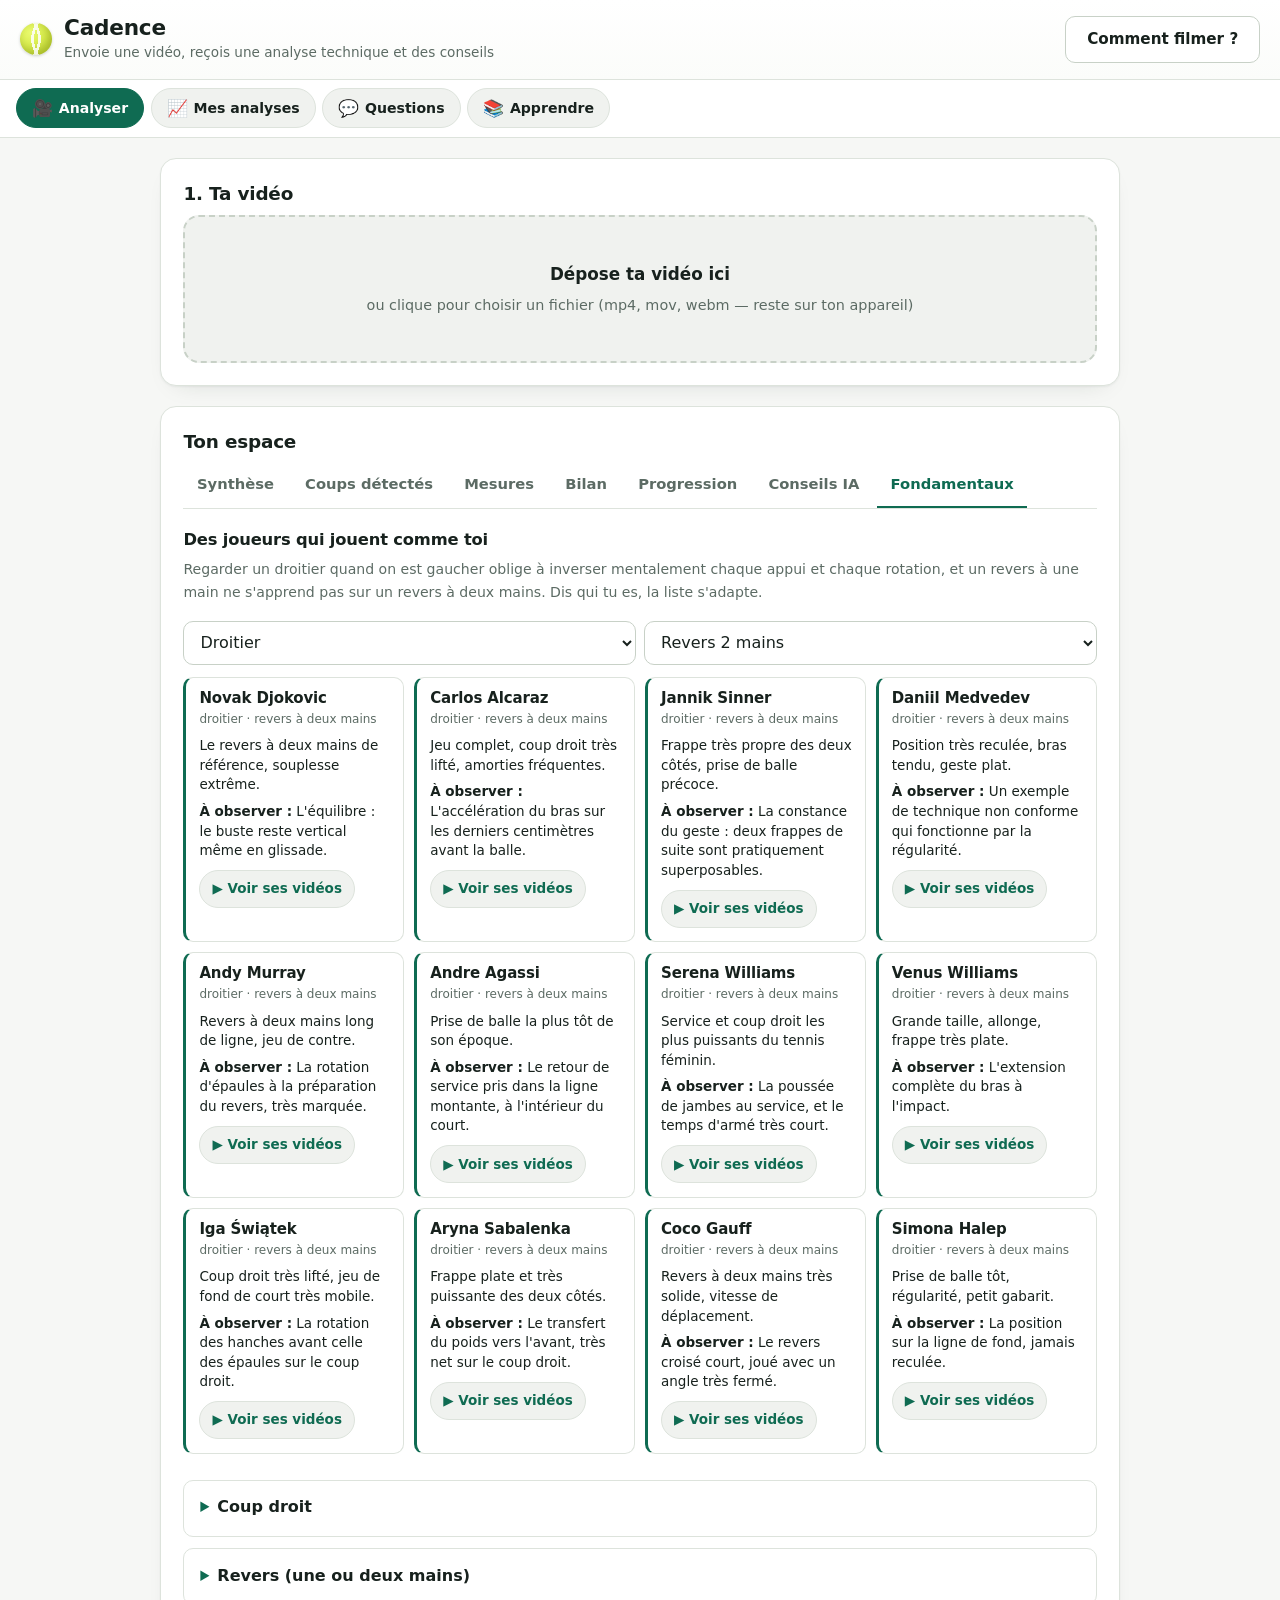
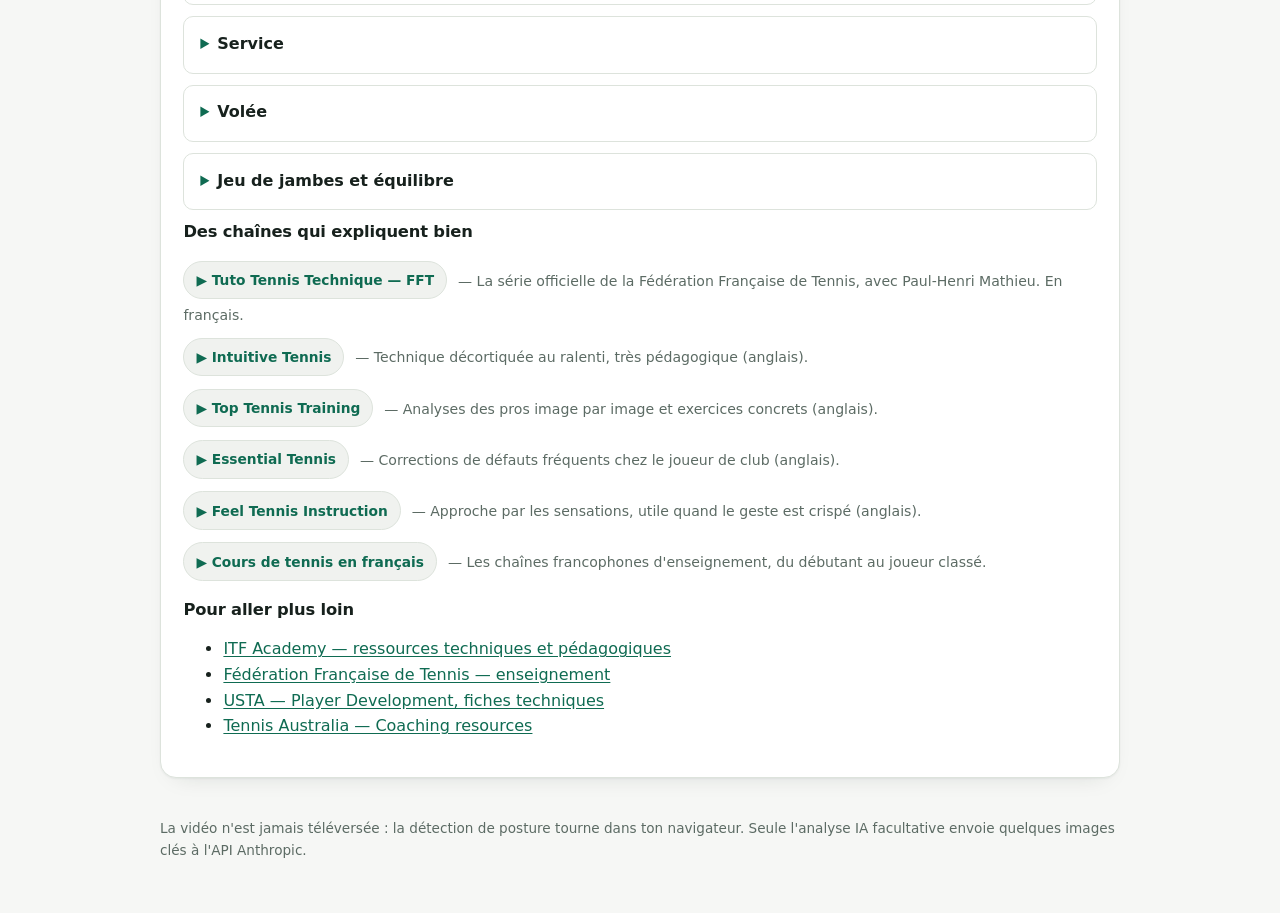
==== commit d43c9687: "Autant de modèles que de profils, pas un ou deux noms génériques Les fiches techniques ne tenaient c" ====
--- a/cadence.html
+++ b/cadence.html
@@ -647,6 +647,37 @@
 .conformite.ko { border-left-color: var(--priorite); background: var(--priorite-fond); }
 .conformite .c-titre { margin: 0; font-weight: 600; }
 .conformite ul { margin: .35rem 0 0; padding-left: 1.1rem; color: var(--txt2); }
+
+/* --- Joueurs de référence ------------------------------------------------------------ */
+/* Une carte par modèle. Ceux qui correspondent exactement au profil sont marqués d'un
+   liseré vert ; ceux d'un profil voisin restent neutres, pour qu'on voie d'un coup d'œil
+   lesquels jouent vraiment du même côté que soi. */
+.modeles { margin-bottom: 26px; }
+.grille-modeles {
+  display: grid;
+  grid-template-columns: repeat(auto-fill, minmax(215px, 1fr));
+  gap: 10px;
+  margin-top: 12px;
+}
+.modele {
+  border: 1px solid var(--line);
+  border-left: 3px solid var(--primaire);
+  border-radius: var(--radius-s);
+  padding: 11px 13px;
+  background: var(--surface);
+}
+.modele.proche { border-left-color: var(--line-forte); background: var(--surface-2); }
+.modele h4 { margin: 0 0 2px; font-size: 15px; }
+.modele-profil { margin: 0 0 7px; font-size: 12px; color: var(--txt2); }
+.modele-style, .modele-regarder { margin: 0 0 7px; font-size: 13.5px; line-height: 1.45; }
+.modele .lien-yt { font-size: 13.5px; }
+
+/* Repères propres au gaucher, à l'intérieur d'une fiche technique. */
+.gaucher-titre { display: block; margin-top: 12px; }
+ul.gaucher { margin: 4px 0 0; }
+ul.gaucher li { margin-bottom: 4px; }
+.choix-modeles { display: flex; gap: 8px; flex-wrap: wrap; margin-top: 10px; }
+.choix-modeles select { flex: 1 1 150px; min-height: var(--touche); }
 </style>
 </head>
 <body>
@@ -885,6 +916,11 @@
 const FONDAMENTAUX = [
   {
     id: 'coup-droit',
+    gaucher: [
+      "Ton coup droit croisé arrive dans le revers d'un droitier : c'est le schéma gagnant du gaucher, à jouer en priorité.",
+      "L'angle croisé dont tu disposes est plus ouvert que celui d'un droitier : sers-t'en pour sortir l'adversaire du court, pas seulement pour frapper fort.",
+      "Attention au piège symétrique : ton coup droit long de ligne arrive dans le coup droit adverse, souvent son meilleur coup.",
+    ],
     titre: 'Coup droit',
     resume: "Chaîne cinétique du sol vers la balle : jambes → hanches → épaules → bras → raquette.",
     points: [
@@ -910,6 +946,10 @@
   },
   {
     id: 'revers',
+    gaucher: [
+      "Face à un droitier, son coup droit croisé arrive sur ton revers : c'est le coup que tu subiras le plus souvent, donc celui à solidifier en premier.",
+      "Ton revers long de ligne ressort dans son revers : c'est ta porte de sortie quand tu es acculé.",
+    ],
     titre: 'Revers (une ou deux mains)',
     resume: "Le revers vit de la rotation du tronc et d'un appui avant solide.",
     points: [
@@ -934,6 +974,11 @@
   },
   {
     id: 'service',
+    gaucher: [
+      "Ton service extérieur côté avantage (à gauche du carré) sort le droitier du court sur son revers : c'est l'arme n°1 du gaucher, et c'est le côté des balles de break.",
+      "L'effet slice d'un gaucher fait dévier la balle dans l'autre sens que celui auquel l'adversaire est habitué : même à vitesse modeste, il gêne.",
+      "Travaille aussi le service au corps côté égalité, sinon l'adversaire s'installe sur ton extérieur.",
+    ],
     titre: 'Service',
     resume: "Le coup le plus technique : rythme, lancer, position armée, rotation, extension.",
     points: [
@@ -959,6 +1004,9 @@
   },
   {
     id: 'volee',
+    gaucher: [
+      "Ta volée de coup droit couvre le côté où le droitier passe le plus naturellement : place-toi en conséquence, légèrement décalé.",
+    ],
     titre: 'Volée',
     resume: "Court, ferme, devant soi : on bloque, on ne swingue pas.",
     points: [
@@ -1051,23 +1099,342 @@
  *  vidéo de coup droit à quelqu'un dont le défaut porte sur son revers est hors sujet : on
  *  remplace donc le nom du coup par celui réellement concerné. Les requêtes qui ne nomment
  *  aucun coup sont déjà valables partout et restent intactes. */
-function adapterRequete(requete, coup) {
-  if (!requete || !requete.includes('coup droit')) return requete;
+function adapterRequete(requete, coup, main) {
+  if (!requete) return requete;
+  let r = requete;
   const c = String(coup || '').toLowerCase();
-  if (!c || c.startsWith('g')) return requete;                 // « Général » : pas de coup visé
-  const volee = c.includes('volée') || c.includes('volee');
-  const cible = c.includes('service') ? 'service'
-    : volee ? (c.includes('revers') ? 'volée de revers' : 'volée de coup droit')
-      : c.includes('revers') ? 'revers' : 'coup droit';
-  return cible === 'coup droit' ? requete : requete.replace('coup droit', cible);
+  if (r.includes('coup droit') && c && !c.startsWith('g')) {   // « Général » : pas de coup visé
+    const volee = c.includes('volée') || c.includes('volee');
+    const cible = c.includes('service') ? 'service'
+      : volee ? (c.includes('revers') ? 'volée de revers' : 'volée de coup droit')
+        : c.includes('revers') ? 'revers' : 'coup droit';
+    if (cible !== 'coup droit') r = r.replace('coup droit', cible);
+  }
+  // Un gaucher qui regarde un droitier doit inverser mentalement chaque appui et chaque
+  // rotation. Chercher explicitement un gaucher lui évite ce travail de traduction.
+  if (main === 'left' && !r.includes('gaucher')) r += ' gaucher';
+  return r;
 }
 
 /** Requête vidéo pour un défaut, ou null s'il n'y a rien de pertinent à montrer.
  *  `coup` est le libellé du coup concerné (« Revers », « Service », « Général »…). */
-function videoConstat(titre, coup) {
+function videoConstat(titre, coup, main) {
   const req = VIDEOS_CONSTAT[titre];
-  return req ? { requete: adapterRequete(req, coup) } : null;
-}
+  return req ? { requete: adapterRequete(req, coup, main) } : null;
+}
+
+
+/**
+ * Joueurs de référence, classés par main et par type de revers.
+ *
+ * Pourquoi une liste aussi longue : un gaucher qui regarde un droitier doit tout inverser
+ * mentalement, et un revers à une main ne s'apprend pas en regardant un revers à deux mains.
+ * Proposer « un ou deux » modèles revient donc, pour la plupart des joueurs, à n'en proposer
+ * aucun qui leur corresponde. Chaque profil doit trouver ici plusieurs modèles, d'époques et
+ * de styles différents, sans quoi le conseil « regarde untel » ne vaut rien.
+ *
+ * Ce qui est stocké ne se périme pas : main, type de revers, style de jeu. Aucun classement
+ * ni palmarès, qui seraient faux dans six mois.
+ */
+const MODELES = [
+  /* --- Gauchers, revers à deux mains ------------------------------------------------- */
+  { nom: 'Rafael Nadal', main: 'left', revers: 'deux', sexe: 'h', epoque: 'legende',
+    style: "Coup droit très lifté, finition en lasso au-dessus de la tête.",
+    regarder: "Comment la main remonte bien au-dessus de l'épaule après la balle : c'est le lift qui fait plonger la balle dans le court." },
+  { nom: 'Jack Draper', main: 'left', revers: 'deux', sexe: 'h', epoque: 'actuel',
+    style: "Service gaucher très lourd, coup droit long à armer.",
+    regarder: "L'angle du service extérieur côté avantage : la balle sort du court avant de rebondir." },
+  { nom: 'Ben Shelton', main: 'left', revers: 'deux', sexe: 'h', epoque: 'actuel',
+    style: "Jeu explosif, appuis très dynamiques.",
+    regarder: "La poussée des jambes au service : tout part du sol, le bras ne fait que suivre." },
+  { nom: 'Ugo Humbert', main: 'left', revers: 'deux', sexe: 'h', epoque: 'actuel',
+    style: "Frappe précoce, prise de balle très tôt après le rebond.",
+    regarder: "Le point d'impact, toujours devant le corps : il ne recule jamais pour frapper." },
+  { nom: 'Adrian Mannarino', main: 'left', revers: 'deux', sexe: 'h', epoque: 'actuel',
+    style: "Balles plates et tendues, gestes très courts.",
+    regarder: "L'économie du geste : presque pas de préparation, tout est dans le timing." },
+  { nom: 'Corentin Moutet', main: 'left', revers: 'deux', sexe: 'h', epoque: 'actuel',
+    style: "Main très fine, varie sans arrêt les effets et les hauteurs.",
+    regarder: "Comment il change de rythme sans changer de geste apparent." },
+  { nom: 'Cameron Norrie', main: 'left', revers: 'deux', sexe: 'h', epoque: 'actuel',
+    style: "Coup droit très atypique, poignet bloqué, régularité extrême.",
+    regarder: "La preuve qu'un geste peu académique peut fonctionner s'il est parfaitement répété." },
+  { nom: 'Fernando Verdasco', main: 'left', revers: 'deux', sexe: 'h', epoque: 'legende',
+    style: "Un des coups droits gauchers les plus puissants du circuit.",
+    regarder: "La rotation du buste : les épaules partent bien avant le bras." },
+  { nom: 'Jimmy Connors', main: 'left', revers: 'deux', sexe: 'h', epoque: 'legende',
+    style: "Balles plates, prise de balle très tôt, agressivité permanente.",
+    regarder: "Le retour de service pris dans le court, presque sur la ligne." },
+  { nom: 'Goran Ivanišević', main: 'left', revers: 'deux', sexe: 'h', epoque: 'legende',
+    style: "Le service gaucher de référence.",
+    regarder: "Le lancer de balle, très constant, légèrement sur la gauche pour ouvrir l'angle extérieur." },
+  { nom: 'Marcelo Ríos', main: 'left', revers: 'deux', sexe: 'h', epoque: 'legende',
+    style: "Fluidité et toucher, aucun effort apparent.",
+    regarder: "Le relâchement du bras : la raquette accélère seule à la fin du geste." },
+  { nom: 'Petr Korda', main: 'left', revers: 'deux', sexe: 'h', epoque: 'legende',
+    style: "Grande amplitude, revers à deux mains très pur.",
+    regarder: "Le buste qui reste de profil jusqu'à l'impact sur le revers." },
+  { nom: 'Thomas Muster', main: 'left', revers: 'deux', sexe: 'h', epoque: 'legende',
+    style: "Coup droit très lifté, jeu de fond de court sur terre battue.",
+    regarder: "La flexion des jambes avant chaque frappe : il frappe toujours de bas en haut." },
+
+  /* --- Gauchers, revers à une main (le profil le plus rare) --------------------------- */
+  { nom: 'Denis Shapovalov', main: 'left', revers: 'une', sexe: 'h', epoque: 'actuel',
+    style: "Le seul revers à une main gaucher du haut niveau actuel.",
+    regarder: "Le bras libre qui part vers l'arrière pour équilibrer : sans lui, le buste s'ouvre trop tôt." },
+  { nom: 'Feliciano López', main: 'left', revers: 'une', sexe: 'h', epoque: 'legende',
+    style: "Service-volée gaucher, revers à une main coupé et attaqué.",
+    regarder: "Le slice de revers en approche : geste haut vers bas, la balle reste basse." },
+  { nom: 'Rod Laver', main: 'left', revers: 'une', sexe: 'h', epoque: 'legende',
+    style: "Le modèle historique du gaucher complet.",
+    regarder: "Le poignet très actif dans le lift, rare pour l'époque." },
+  { nom: 'John McEnroe', main: 'left', revers: 'une', sexe: 'h', epoque: 'legende',
+    style: "Service très fermé de profil, toucher de volée exceptionnel.",
+    regarder: "La position de départ au service, dos presque tourné au filet." },
+  { nom: 'Guillermo Vilas', main: 'left', revers: 'une', sexe: 'h', epoque: 'legende',
+    style: "Revers à une main très lifté, endurance de fond de court.",
+    regarder: "La finition du revers, très haute, qui donne le lift." },
+  { nom: 'Henri Leconte', main: 'left', revers: 'une', sexe: 'h', epoque: 'legende',
+    style: "Jeu instinctif, main gauche très douce.",
+    regarder: "La volée de revers à une main, prise très tôt devant le corps." },
+
+  /* --- Gauchères ---------------------------------------------------------------------- */
+  { nom: 'Martina Navratilova', main: 'left', revers: 'une', sexe: 'f', epoque: 'legende',
+    style: "Service-volée gauchère, revers à une main.",
+    regarder: "L'enchaînement service puis montée : le premier pas part avant la fin du geste." },
+  { nom: 'Monica Seles', main: 'left', revers: 'deux', sexe: 'f', epoque: 'legende',
+    style: "Deux mains des deux côtés, prise de balle très tôt.",
+    regarder: "La frappe montante, systématiquement dans la ligne montante du rebond." },
+  { nom: 'Petra Kvitová', main: 'left', revers: 'deux', sexe: 'f', epoque: 'legende',
+    style: "Frappe plate et très puissante des deux côtés.",
+    regarder: "La simplicité de la préparation : courte, directe, sans boucle inutile." },
+  { nom: 'Angelique Kerber', main: 'left', revers: 'deux', sexe: 'f', epoque: 'legende',
+    style: "Défense, déplacement latéral, contre-attaque.",
+    regarder: "Le déplacement : elle frappe presque toujours en équilibre, même en course." },
+  { nom: 'Markéta Vondroušová', main: 'left', revers: 'deux', sexe: 'f', epoque: 'actuel',
+    style: "Variation permanente : lift, slice, amorties.",
+    regarder: "Le slice de revers gaucher, qui glisse vers l'extérieur d'une droitière." },
+  { nom: 'Alexandra Eala', main: 'left', revers: 'deux', sexe: 'f', epoque: 'actuel',
+    style: "Jeu d'attaque gaucher, coup droit croisé très ouvert.",
+    regarder: "L'angle du coup droit croisé : le gaucher ouvre un angle qu'un droitier n'a pas." },
+  { nom: 'Lucie Šafářová', main: 'left', revers: 'deux', sexe: 'f', epoque: 'legende',
+    style: "Revers à deux mains gaucher très tendu.",
+    regarder: "La main non dominante qui tire le geste jusqu'au bout." },
+
+  /* --- Droitiers, revers à une main ---------------------------------------------------- */
+  { nom: 'Roger Federer', main: 'right', revers: 'une', sexe: 'h', epoque: 'legende',
+    style: "La référence technique du revers à une main moderne.",
+    regarder: "L'épaule avant qui pointe la balle jusqu'au dernier instant, puis l'ouverture du buste." },
+  { nom: 'Stan Wawrinka', main: 'right', revers: 'une', sexe: 'h', epoque: 'legende',
+    style: "Le revers à une main le plus puissant du circuit moderne.",
+    regarder: "La flexion de la jambe avant : il descend sous la balle avant de monter dedans." },
+  { nom: 'Richard Gasquet', main: 'right', revers: 'une', sexe: 'h', epoque: 'legende',
+    style: "Amplitude de préparation exceptionnelle sur le revers.",
+    regarder: "La boucle de préparation, très haute derrière l'épaule." },
+  { nom: 'Stefanos Tsitsipas', main: 'right', revers: 'une', sexe: 'h', epoque: 'actuel',
+    style: "Revers à une main de grande taille, appuis très fermés.",
+    regarder: "Le pied avant qui se plante avant la frappe : sans cet appui, le geste part en vrille." },
+  { nom: 'Grigor Dimitrov', main: 'right', revers: 'une', sexe: 'h', epoque: 'actuel',
+    style: "Gestes très fluides, proches de ceux de Federer.",
+    regarder: "Le relâchement du poignet à l'impact, sans crispation." },
+  { nom: 'Lorenzo Musetti', main: 'right', revers: 'une', sexe: 'h', epoque: 'actuel',
+    style: "Le revers à une main le mieux classé du circuit actuel, très varié.",
+    regarder: "Le passage du lift au slice sans changer de préparation." },
+  { nom: 'Dominic Thiem', main: 'right', revers: 'une', sexe: 'h', epoque: 'legende',
+    style: "Revers à une main très lifté, frappé de loin derrière la ligne.",
+    regarder: "L'amplitude complète du geste, du bas du dos jusqu'au-dessus de la tête." },
+  { nom: 'Gustavo Kuerten', main: 'right', revers: 'une', sexe: 'h', epoque: 'legende',
+    style: "Revers à une main lifté sur terre battue.",
+    regarder: "La rotation complète des épaules à la préparation : on voit son dos de l'autre côté." },
+  { nom: 'Pete Sampras', main: 'right', revers: 'une', sexe: 'h', epoque: 'legende',
+    style: "Service-volée, revers à une main coupé ou attaqué.",
+    regarder: "L'extension au service, corps entièrement déployé vers la balle." },
+  { nom: 'Stefan Edberg', main: 'right', revers: 'une', sexe: 'h', epoque: 'legende',
+    style: "Le modèle du service-volée et de la volée de revers.",
+    regarder: "La volée : geste court, la raquette ne passe jamais derrière l'épaule." },
+  { nom: 'Ivan Lendl', main: 'right', revers: 'une', sexe: 'h', epoque: 'legende',
+    style: "Coup droit très lifté, jeu construit depuis le fond.",
+    regarder: "La régularité du point d'impact, toujours à la même hauteur." },
+  { nom: 'Ken Rosewall', main: 'right', revers: 'une', sexe: 'h', epoque: 'legende',
+    style: "Le revers slice de référence.",
+    regarder: "Le plan de frappe : la raquette descend très peu, elle traverse la balle." },
+  { nom: 'Fabio Fognini', main: 'right', revers: 'une', sexe: 'h', epoque: 'legende',
+    style: "Revers à une main pris très tôt, main très fine.",
+    regarder: "La prise de balle montante en revers, rare à une main." },
+  { nom: 'Dušan Lajović', main: 'right', revers: 'une', sexe: 'h', epoque: 'actuel',
+    style: "Revers à une main classique, jeu de terre battue.",
+    regarder: "Le transfert du poids sur la jambe avant, très visible de profil." },
+
+  /* --- Droitières, revers à une main ---------------------------------------------------- */
+  { nom: 'Justine Henin', main: 'right', revers: 'une', sexe: 'f', epoque: 'legende',
+    style: "Le plus beau revers à une main du tennis féminin.",
+    regarder: "Le bras libre tendu vers l'arrière, exactement à l'opposé de la raquette." },
+  { nom: 'Amélie Mauresmo', main: 'right', revers: 'une', sexe: 'f', epoque: 'legende',
+    style: "Revers à une main puissant, jeu d'attaque et de montée au filet.",
+    regarder: "L'enchaînement revers long de ligne puis montée." },
+  { nom: 'Francesca Schiavone', main: 'right', revers: 'une', sexe: 'f', epoque: 'legende',
+    style: "Revers à une main très varié, beaucoup de slice.",
+    regarder: "Le slice défensif qui reste bas et casse le rythme de l'adversaire." },
+  { nom: 'Carla Suárez Navarro', main: 'right', revers: 'une', sexe: 'f', epoque: 'legende',
+    style: "Revers à une main de petite taille, timing parfait.",
+    regarder: "La preuve qu'un revers à une main ne demande pas de force, mais du timing." },
+  { nom: 'Tatjana Maria', main: 'right', revers: 'une', sexe: 'f', epoque: 'actuel',
+    style: "Slice des deux côtés, jeu très inhabituel.",
+    regarder: "Le slice de coup droit, quasiment disparu du jeu moderne." },
+  { nom: 'Lilli Tagger', main: 'right', revers: 'une', sexe: 'f', epoque: 'actuel',
+    style: "Jeune joueuse au revers à une main très ample.",
+    regarder: "La préparation haute et la finition très longue vers la cible." },
+  { nom: 'Steffi Graf', main: 'right', revers: 'une', sexe: 'f', epoque: 'legende',
+    style: "Coup droit dévastateur, revers presque toujours coupé.",
+    regarder: "Le déplacement autour de la balle pour jouer le coup droit à la place du revers." },
+
+  /* --- Droitiers, revers à deux mains --------------------------------------------------- */
+  { nom: 'Novak Djokovic', main: 'right', revers: 'deux', sexe: 'h', epoque: 'legende',
+    style: "Le revers à deux mains de référence, souplesse extrême.",
+    regarder: "L'équilibre : le buste reste vertical même en glissade." },
+  { nom: 'Carlos Alcaraz', main: 'right', revers: 'deux', sexe: 'h', epoque: 'actuel',
+    style: "Jeu complet, coup droit très lifté, amorties fréquentes.",
+    regarder: "L'accélération du bras sur les derniers centimètres avant la balle." },
+  { nom: 'Jannik Sinner', main: 'right', revers: 'deux', sexe: 'h', epoque: 'actuel',
+    style: "Frappe très propre des deux côtés, prise de balle précoce.",
+    regarder: "La constance du geste : deux frappes de suite sont pratiquement superposables." },
+  { nom: 'Daniil Medvedev', main: 'right', revers: 'deux', sexe: 'h', epoque: 'actuel',
+    style: "Position très reculée, bras tendu, geste plat.",
+    regarder: "Un exemple de technique non conforme qui fonctionne par la régularité." },
+  { nom: 'Andy Murray', main: 'right', revers: 'deux', sexe: 'h', epoque: 'legende',
+    style: "Revers à deux mains long de ligne, jeu de contre.",
+    regarder: "La rotation d'épaules à la préparation du revers, très marquée." },
+  { nom: 'Andre Agassi', main: 'right', revers: 'deux', sexe: 'h', epoque: 'legende',
+    style: "Prise de balle la plus tôt de son époque.",
+    regarder: "Le retour de service pris dans la ligne montante, à l'intérieur du court." },
+  { nom: 'Björn Borg', main: 'right', revers: 'deux', sexe: 'h', epoque: 'legende',
+    style: "Lift des deux côtés, régularité absolue.",
+    regarder: "La finition très haute, qui donne la marge au-dessus du filet." },
+  { nom: 'Juan Martín del Potro', main: 'right', revers: 'deux', sexe: 'h', epoque: 'legende',
+    style: "Coup droit parmi les plus puissants jamais vus.",
+    regarder: "La ligne d'épaules à l'impact : parfaitement perpendiculaire au filet." },
+  { nom: 'Gaël Monfils', main: 'right', revers: 'deux', sexe: 'h', epoque: 'actuel',
+    style: "Athlétisme, défense, frappes en déséquilibre.",
+    regarder: "Comment il retrouve un appui après chaque course : le pas d'arrêt." },
+  { nom: 'Jo-Wilfried Tsonga', main: 'right', revers: 'deux', sexe: 'h', epoque: 'legende',
+    style: "Service puissant, coup droit d'attaque, jeu vers l'avant.",
+    regarder: "L'enchaînement coup droit puis montée au filet." },
+  { nom: 'David Ferrer', main: 'right', revers: 'deux', sexe: 'h', epoque: 'legende',
+    style: "Jeu de jambes et régularité, sans coup exceptionnel.",
+    regarder: "Le nombre de petits pas d'ajustement avant chaque frappe." },
+  { nom: 'Alex de Minaur', main: 'right', revers: 'deux', sexe: 'h', epoque: 'actuel',
+    style: "Vitesse de déplacement, contre-attaque.",
+    regarder: "Le split-step, systématique et parfaitement synchronisé avec la frappe adverse." },
+  { nom: 'Casper Ruud', main: 'right', revers: 'deux', sexe: 'h', epoque: 'actuel',
+    style: "Coup droit très lifté, jeu de fond de court sur terre battue.",
+    regarder: "La trajectoire haute au-dessus du filet, qui retombe court dans le carré." },
+  { nom: 'Lleyton Hewitt', main: 'right', revers: 'deux', sexe: 'h', epoque: 'legende',
+    style: "Passing-shots, défense transformée en attaque.",
+    regarder: "Le passing de revers croisé, frappé en pleine course." },
+  { nom: 'Marat Safin', main: 'right', revers: 'deux', sexe: 'h', epoque: 'legende',
+    style: "Frappe plate et lourde des deux côtés.",
+    regarder: "L'amplitude du revers à deux mains, geste très long." },
+  { nom: 'Michael Chang', main: 'right', revers: 'deux', sexe: 'h', epoque: 'legende',
+    style: "Petit gabarit, endurance, jeu de jambes.",
+    regarder: "Comment il compense la taille par la vitesse de placement." },
+
+  /* --- Droitières, revers à deux mains --------------------------------------------------- */
+  { nom: 'Serena Williams', main: 'right', revers: 'deux', sexe: 'f', epoque: 'legende',
+    style: "Service et coup droit les plus puissants du tennis féminin.",
+    regarder: "La poussée de jambes au service, et le temps d'armé très court." },
+  { nom: 'Venus Williams', main: 'right', revers: 'deux', sexe: 'f', epoque: 'legende',
+    style: "Grande taille, allonge, frappe très plate.",
+    regarder: "L'extension complète du bras à l'impact." },
+  { nom: 'Iga Świątek', main: 'right', revers: 'deux', sexe: 'f', epoque: 'actuel',
+    style: "Coup droit très lifté, jeu de fond de court très mobile.",
+    regarder: "La rotation des hanches avant celle des épaules sur le coup droit." },
+  { nom: 'Aryna Sabalenka', main: 'right', revers: 'deux', sexe: 'f', epoque: 'actuel',
+    style: "Frappe plate et très puissante des deux côtés.",
+    regarder: "Le transfert du poids vers l'avant, très net sur le coup droit." },
+  { nom: 'Coco Gauff', main: 'right', revers: 'deux', sexe: 'f', epoque: 'actuel',
+    style: "Revers à deux mains très solide, vitesse de déplacement.",
+    regarder: "Le revers croisé court, joué avec un angle très fermé." },
+  { nom: 'Simona Halep', main: 'right', revers: 'deux', sexe: 'f', epoque: 'legende',
+    style: "Prise de balle tôt, régularité, petit gabarit.",
+    regarder: "La position sur la ligne de fond, jamais reculée." },
+  { nom: 'Maria Sharapova', main: 'right', revers: 'deux', sexe: 'f', epoque: 'legende',
+    style: "Frappe plate et longue, jeu d'agression permanente.",
+    regarder: "La longueur du geste d'accompagnement, très marquée." },
+  { nom: 'Kim Clijsters', main: 'right', revers: 'deux', sexe: 'f', epoque: 'legende',
+    style: "Défense en glissade, souplesse exceptionnelle.",
+    regarder: "La glissade en défense, y compris sur surface dure." },
+  { nom: 'Naomi Osaka', main: 'right', revers: 'deux', sexe: 'f', epoque: 'actuel',
+    style: "Service puissant, frappe plate depuis le fond.",
+    regarder: "Le lancer de balle au service, remarquablement constant." },
+  { nom: 'Elena Rybakina', main: 'right', revers: 'deux', sexe: 'f', epoque: 'actuel',
+    style: "Service et frappe très purs, économie de mouvement.",
+    regarder: "Le geste de service, court et sans temps mort." },
+  { nom: 'Mirra Andreeva', main: 'right', revers: 'deux', sexe: 'f', epoque: 'actuel',
+    style: "Jeune joueuse très complète, bonne lecture du jeu.",
+    regarder: "L'anticipation : elle est en mouvement avant la frappe adverse." },
+];
+
+/**
+ * Sélection des modèles correspondant à un profil, du plus proche au plus lointain.
+ * On ne se contente pas de filtrer : à l'intérieur d'un même niveau de correspondance, on
+ * alterne joueurs d'aujourd'hui et joueurs historiques, hommes et femmes. Sans cet
+ * entrelacement, les douze premiers noms d'un droitier à deux mains seraient douze hommes
+ * des années 2000 — une liste longue mais pauvre.
+ */
+function modelesPour({ main, revers } = {}, max = 12) {
+  const m = (main === 'left' || main === 'right') ? main : null;
+  const r = (revers === 'une' || revers === 'deux') ? revers : null;
+  const rang = (j) => {
+    if (m && r) return (j.main === m && j.revers === r) ? 0 : j.main === m ? 1 : j.revers === r ? 2 : 3;
+    if (m) return j.main === m ? 0 : 2;
+    if (r) return j.revers === r ? 0 : 2;
+    return 0;
+  };
+
+  // Un panier par (rang, sexe, époque). Les rangs sont épuisés dans l'ordre : on ne propose
+  // un profil moins ressemblant qu'une fois tous les modèles exacts déjà donnés.
+  const paniers = new Map();
+  MODELES.forEach((j, i) => {
+    const rg = rang(j);
+    const cle = `${rg}|${j.sexe}|${j.epoque}`;
+    if (!paniers.has(cle)) paniers.set(cle, []);
+    paniers.get(cle).push({ ...j, correspondance: rg, ordre: i });
+  });
+
+  const sortie = [];
+  for (let rg = 0; rg <= 3 && sortie.length < max; rg++) {
+    const duRang = [...paniers.entries()]
+      .filter(([cle]) => Number(cle.split('|')[0]) === rg)
+      .sort((a, b) => a[0].localeCompare(b[0]))
+      .map(([, v]) => v);
+    // Tour de table entre hommes / femmes et actuels / historiques du même rang.
+    for (let tour = 0; sortie.length < max; tour++) {
+      let servi = false;
+      for (const panier of duRang) {
+        if (tour >= panier.length) continue;
+        sortie.push(panier[tour]);
+        servi = true;
+        if (sortie.length >= max) break;
+      }
+      if (!servi) break;
+    }
+  }
+  return sortie.sort((a, b) => a.correspondance - b.correspondance || a.ordre - b.ordre);
+}
+
+/** Recherche vidéo ciblée sur un joueur et, si on le connaît, sur le coup travaillé. */
+function requeteModele(joueur, coup) {
+  const nom = typeof joueur === 'string' ? joueur : joueur.nom;
+  const c = String(coup || '').toLowerCase();
+  const geste = c.includes('service') ? 'service'
+    : c.includes('volée') || c.includes('volee') ? 'volée'
+      : c.includes('revers') ? 'revers'
+        : c.includes('coup droit') ? 'coup droit' : '';
+  return `${nom} ${geste} ralenti technique`.replace('  ', ' ');
+}
+
+const LIBELLE_MAIN = { left: 'gaucher', right: 'droitier' };
+const LIBELLE_REVERS = { une: 'revers à une main', deux: 'revers à deux mains' };
 
 /** Chaînes d'enseignement reconnues, à parcourir quand on veut creuser un thème. */
 const CHAINES_VIDEO = [
@@ -4192,6 +4559,12 @@
 
 $('#btn-aide').addEventListener('click', () => $('#dlg-aide').showModal());
 
+// Changer de main ou de type de revers change la liste des joueurs à regarder : la fiche
+// se refait aussitôt, sinon le joueur voit des modèles qui ne le concernent plus.
+for (const id of ['#opt-main', '#opt-revers']) {
+  $(id).addEventListener('change', () => rendreFondamentaux($('#vue-fondamentaux')));
+}
+
 /* ------------------------------------------------------------------ */
 /* Squelette sur la vidéo                                              */
 /* ------------------------------------------------------------------ */
@@ -4395,7 +4768,7 @@
   return a;
 }
 
-function carteConstat(c) {
+function carteConstat(c, main) {
   const classes = { bon: 'bon', corriger: 'corriger', priorite: 'priorite', info: '' };
   const node = el('div', `constat ${classes[c.niveau] ?? ''}`);
   const badge = c.coup ? `<span class="badge">${echapper(c.coup)}</span>` : '';
@@ -4410,7 +4783,7 @@
   }
   // Un défaut nommé se corrige mieux en le voyant faire — mais seulement si une recherche
   // vidéo pertinente existe pour lui : mieux vaut pas de lien qu'un lien hors sujet.
-  const v = videoConstat(c.titre, c.coup);
+  const v = videoConstat(c.titre, c.coup, main);
   if (v) node.appendChild(lienVideo(v.requete, 'Voir des vidéos sur ce point'));
   return node;
 }
@@ -4423,7 +4796,7 @@
     vue.appendChild(el('p', 'erreur',
       "Aucune frappe n'a été détectée sur cette séquence. Le détail juste en dessous dit " +
       "exactement ce qui a été vu, et quoi essayer."));
-    a.constats.forEach((c) => vue.appendChild(carteConstat(c)));
+    a.constats.forEach((c) => vue.appendChild(carteConstat(c, a.profil?.main)));
     return;
   }
 
@@ -4473,7 +4846,7 @@
     const liste = a.constats.filter((c) => c.niveau === niveau);
     if (!liste.length) continue;
     vue.appendChild(el('h3', null, echapper(titre)));
-    liste.forEach((c) => vue.appendChild(carteConstat(c)));
+    liste.forEach((c) => vue.appendChild(carteConstat(c, a.profil?.main)));
   }
 
   vue.appendChild(el('p', 'note',
@@ -4548,7 +4921,7 @@
       return;
     }
     zoneComparaison.appendChild(el('h3', null, 'Ce que disent tes balles'));
-    constats.forEach((c) => zoneComparaison.appendChild(carteConstat(c)));
+    constats.forEach((c) => zoneComparaison.appendChild(carteConstat(c, etat.analyse?.profil?.main)));
     zoneComparaison.scrollIntoView({ behavior: 'smooth', block: 'nearest' });
   });
 
@@ -4746,7 +5119,7 @@
           `(${echapper(libelleZone(seuil, def.unite))}). Rien à changer ici.</p>`;
       }
       if (def.exercice) corps.innerHTML += `<p class="exo"><strong>Exercice :</strong> ${echapper(def.exercice)}</p>`;
-      corps.appendChild(lienVideo(adapterRequete(def.requeteVideo, g.libelle), 'Voir des vidéos sur ce point'));
+      corps.appendChild(lienVideo(adapterRequete(def.requeteVideo, g.libelle, a.profil?.main), 'Voir des vidéos sur ce point'));
       carte.appendChild(corps);
       vue.appendChild(carte);
     }
@@ -5155,7 +5528,7 @@
 
       if (it.detail) carte.appendChild(el('p', null, echapper(it.detail)));
       if (it.exo && !it.bon) carte.appendChild(el('p', 'exo', `<strong>Exercice :</strong> ${echapper(it.exo)}`));
-      const v = videoConstat(it.titre, it.coup);
+      const v = videoConstat(it.titre, it.coup, lireProfil().main);
       if (v && !it.bon && it.statut !== 'regle') {
         carte.appendChild(lienVideo(v.requete, 'Voir des vidéos sur ce point'));
       }
@@ -5233,8 +5606,77 @@
   setTimeout(() => URL.revokeObjectURL(url), 1000);
 }
 
+/**
+ * Les modèles à regarder, choisis selon la main et le type de revers. Regarder un droitier
+ * quand on est gaucher oblige à tout inverser mentalement, et un revers à une main ne
+ * s'apprend pas sur un revers à deux mains : proposer un seul nom générique ne sert à rien.
+ */
+function blocModeles(profil) {
+  const bloc = el('section', 'modeles');
+  bloc.appendChild(el('h3', null, 'Des joueurs qui jouent comme toi'));
+  bloc.appendChild(el('p', 'note',
+    "Regarder un droitier quand on est gaucher oblige à inverser mentalement chaque appui et "
+    + "chaque rotation, et un revers à une main ne s'apprend pas sur un revers à deux mains. "
+    + "Dis qui tu es, la liste s'adapte."));
+
+  // Les menus de la partie « Analyser » ne sont visibles qu'une fois une vidéo chargée :
+  // cette fiche se lit avant d'avoir filmé, elle pose donc la question elle-même. Les deux
+  // endroits restent synchronisés, pour ne jamais demander deux fois la même chose.
+  const choix = el('div', 'choix-modeles');
+  const faireSelect = (id, options, valeur) => {
+    const sel = el('select');
+    sel.id = id;
+    sel.innerHTML = options.map(([v, t]) =>
+      `<option value="${v}"${v === valeur ? ' selected' : ''}>${t}</option>`).join('');
+    return sel;
+  };
+  const selMain = faireSelect('modeles-main',
+    [['right', 'Droitier'], ['left', 'Gaucher']], profil.main === 'left' ? 'left' : 'right');
+  const selRevers = faireSelect('modeles-revers',
+    [['deux', 'Revers 2 mains'], ['une', 'Revers 1 main']], profil.revers === 'une' ? 'une' : 'deux');
+  for (const [sel, cible] of [[selMain, '#opt-main'], [selRevers, '#opt-revers']]) {
+    sel.addEventListener('change', () => {
+      $(cible).value = sel.value;
+      rendreFondamentaux($('#vue-fondamentaux'));
+    });
+    choix.appendChild(sel);
+  }
+  bloc.appendChild(choix);
+
+  const main = selMain.value, revers = selRevers.value;
+  const liste = modelesPour({ main, revers }, 12);
+  const exacts = liste.filter((j) => !j.correspondance).length;
+
+  // Certains profils sont rares — un gaucher à une main n'a pas douze modèles exacts au monde.
+  // Le dire plutôt que de faire passer un profil voisin pour un profil identique.
+  if (exacts < liste.length) {
+    bloc.appendChild(el('p', 'note',
+      `Ton profil est rare : ${exacts} joueur(s) de cette liste jouent exactement comme toi. `
+      + 'Les suivants, en gris, partagent la main ou le type de revers, mais pas les deux.'));
+  }
+
+  const grille = el('div', 'grille-modeles');
+  for (const j of liste) {
+    const carte = el('article', `modele${j.correspondance ? ' proche' : ''}`);
+    carte.appendChild(el('h4', null, echapper(j.nom)));
+    carte.appendChild(el('p', 'modele-profil',
+      `${LIBELLE_MAIN[j.main]} · ${LIBELLE_REVERS[j.revers]}`
+      + (j.correspondance ? ' · profil voisin' : '')));
+    carte.appendChild(el('p', 'modele-style', echapper(j.style)));
+    carte.appendChild(el('p', 'modele-regarder', `<strong>À observer :</strong> ${echapper(j.regarder)}`));
+    carte.appendChild(lienVideo(requeteModele(j, profil.coup), 'Voir ses vidéos'));
+    grille.appendChild(carte);
+  }
+  bloc.appendChild(grille);
+  return bloc;
+}
+
 function rendreFondamentaux(cible) {
   cible.innerHTML = '';
+  const profil = lireProfil();
+  cible.appendChild(blocModeles(profil));
+  const gaucher = $('#modeles-main')?.value === 'left';
+
   for (const f of FONDAMENTAUX) {
     const d = el('details', 'fond');
     d.innerHTML = `
@@ -5245,10 +5687,19 @@
       <strong>Erreurs fréquentes</strong>
       <ul>${f.erreurs.map((p) => `<li>${echapper(p)}</li>`).join('')}</ul>`;
 
+    if (gaucher && f.gaucher?.length) {
+      d.appendChild(el('strong', 'gaucher-titre', 'Si tu es gaucher'));
+      const ul = el('ul', 'gaucher');
+      ul.innerHTML = f.gaucher.map((g) => `<li>${echapper(g)}</li>`).join('');
+      d.appendChild(ul);
+    }
+
     if (f.videos?.length) {
       d.appendChild(el('strong', null, 'À regarder en vidéo'));
       const liens = el('div', 'liste-videos');
-      for (const v of f.videos) liens.appendChild(lienVideo(v.requete, v.titre));
+      for (const v of f.videos) {
+        liens.appendChild(lienVideo(adapterRequete(v.requete, null, gaucher ? 'left' : 'right'), v.titre));
+      }
       d.appendChild(liens);
     }
     cible.appendChild(d);
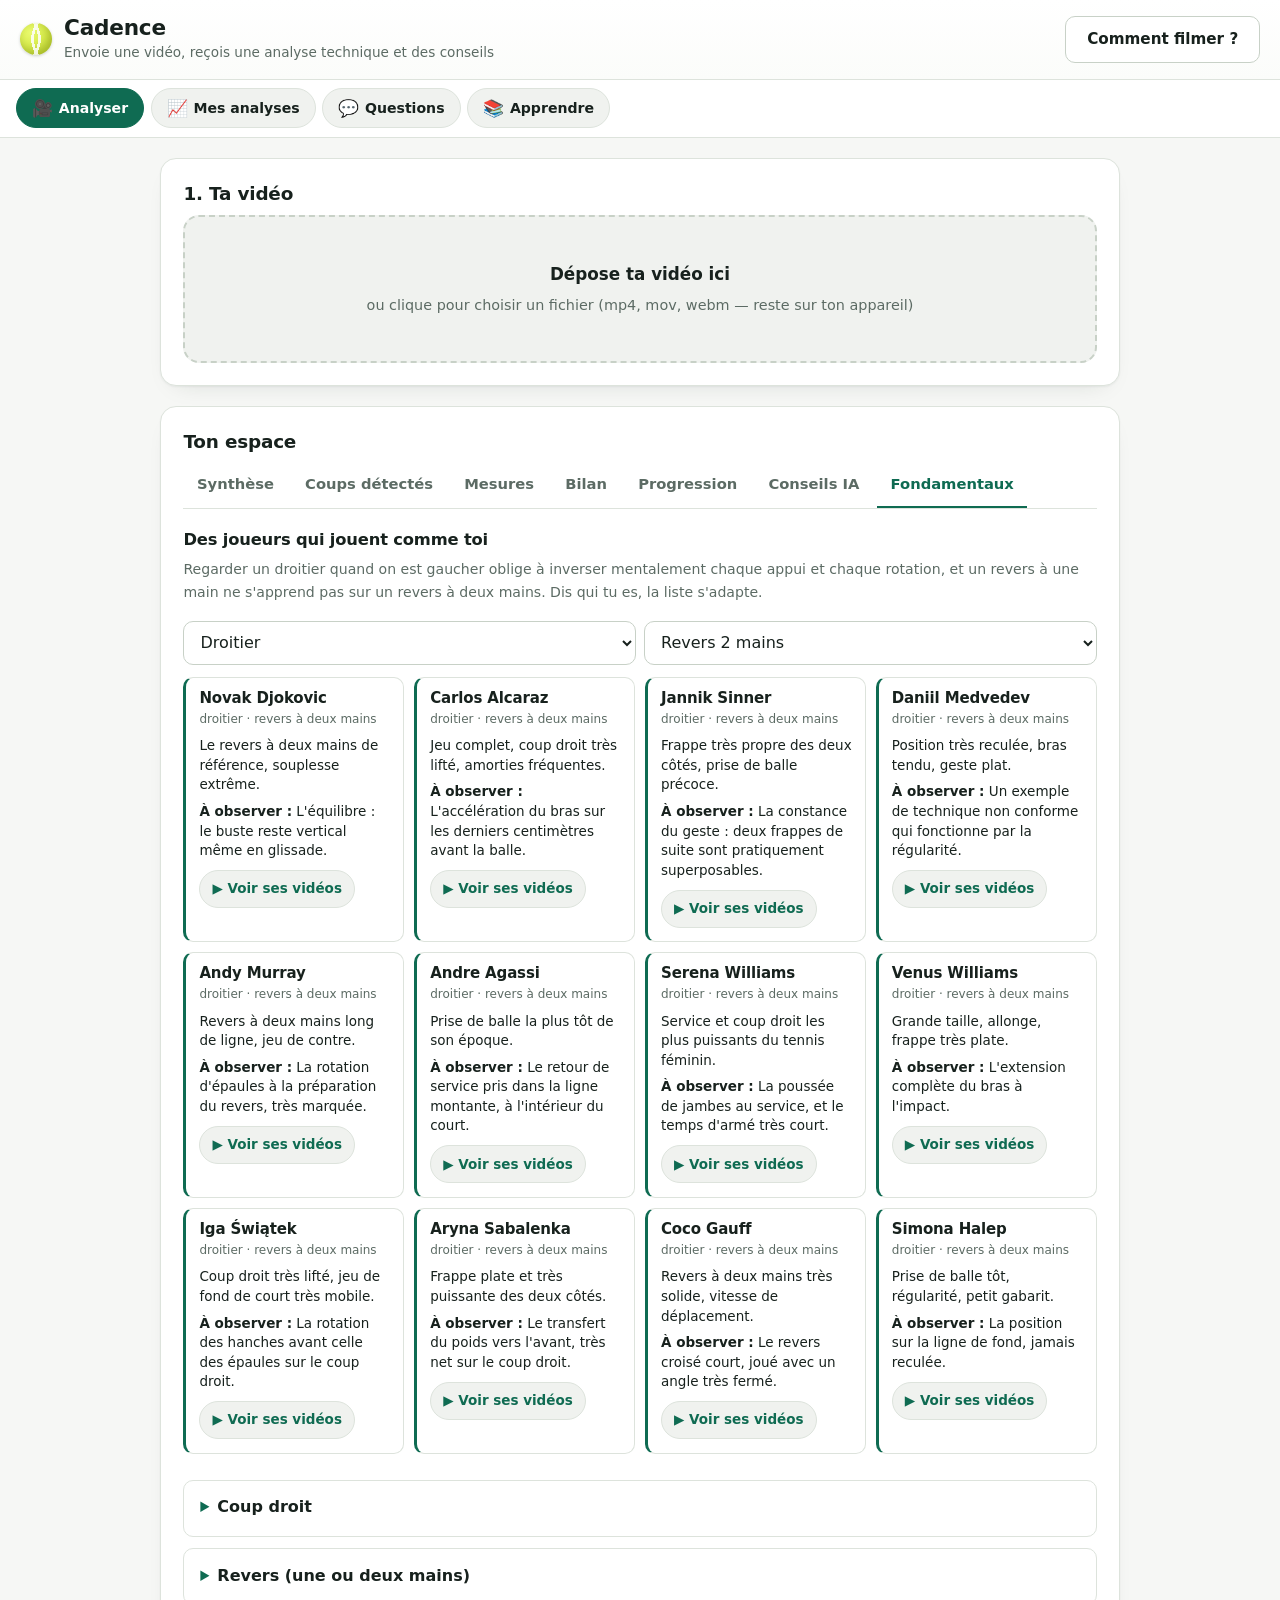
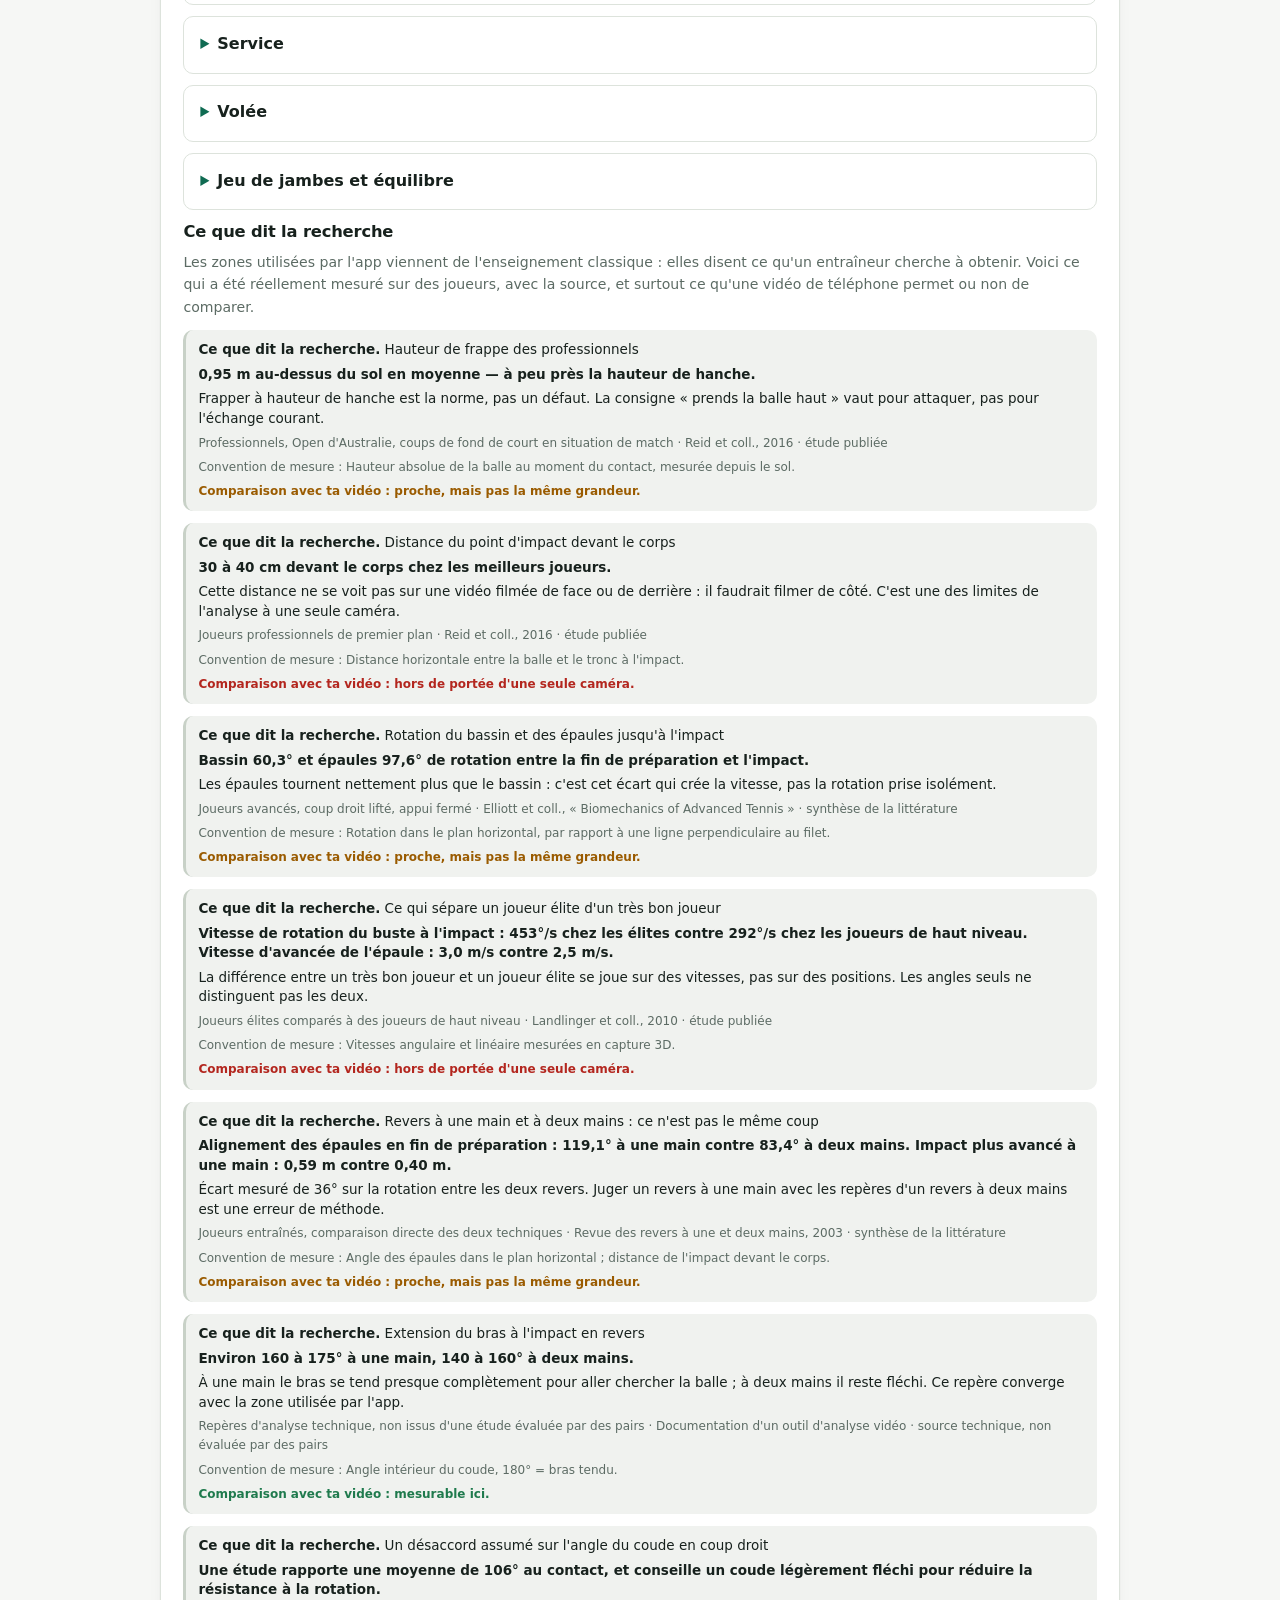
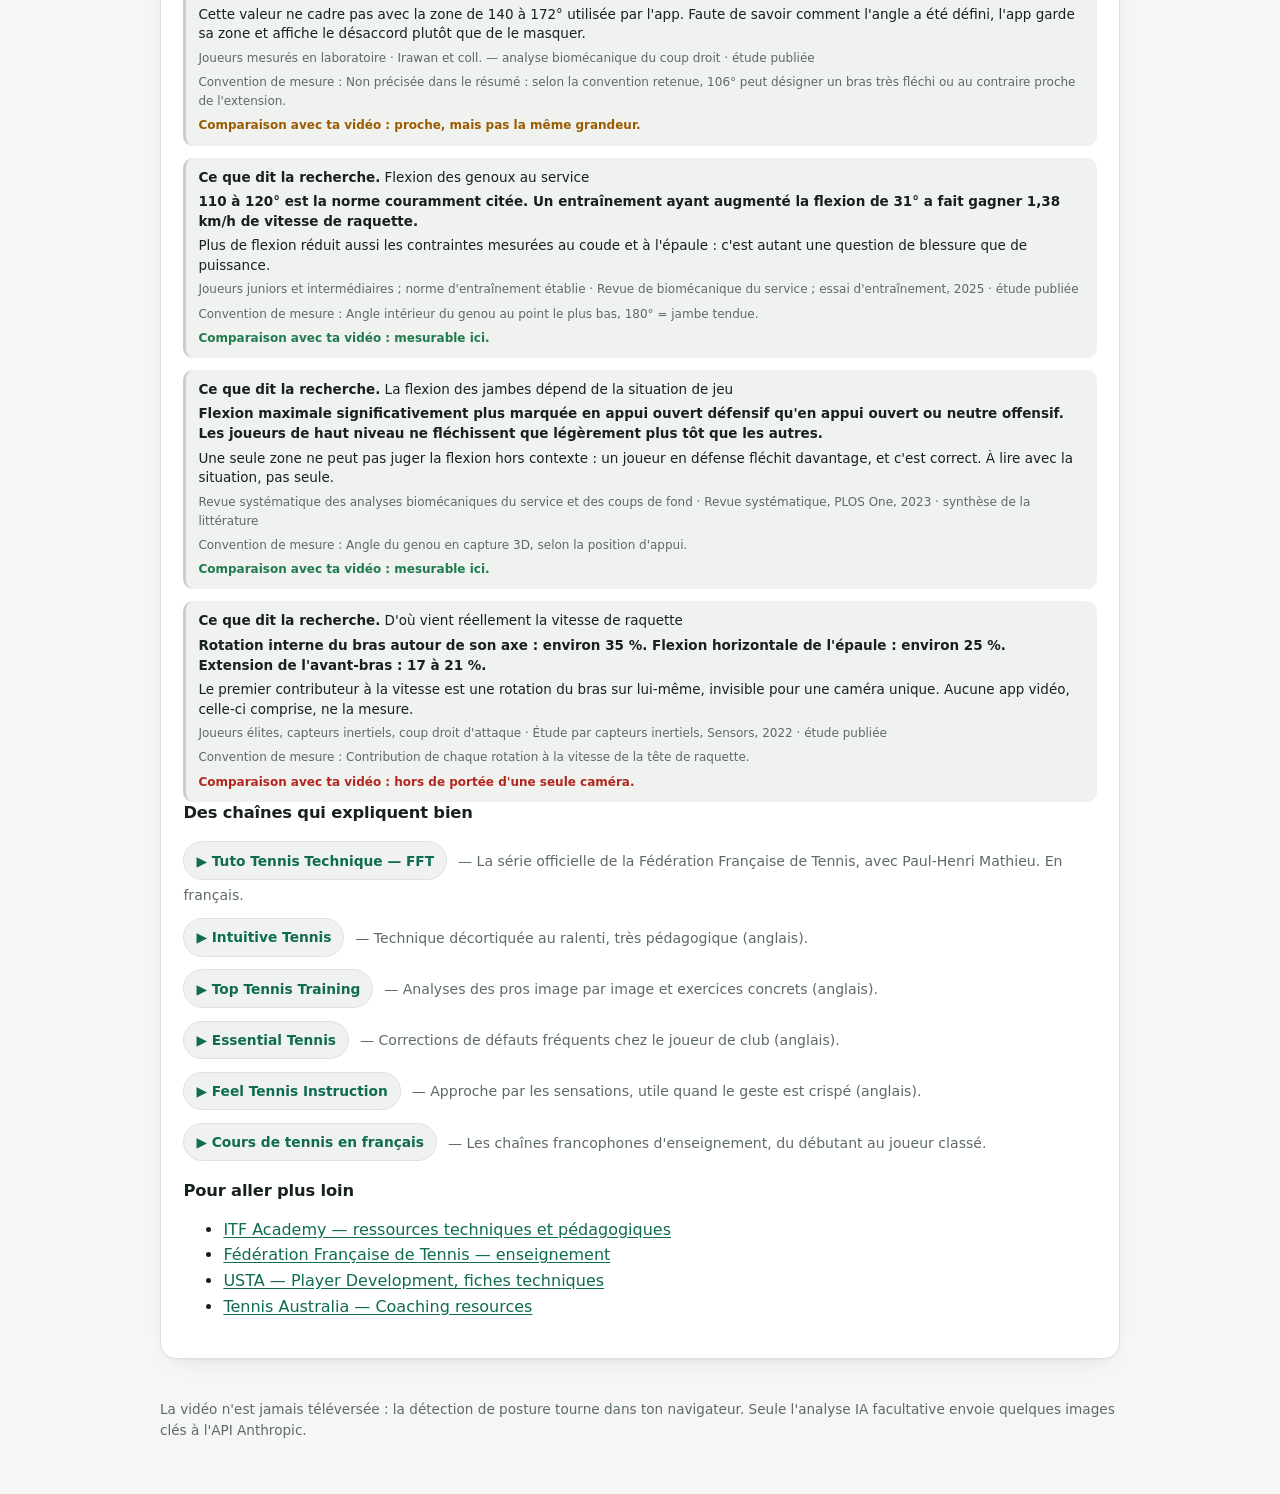
==== commit fb7c0f25: "Des valeurs de référence sourcées, et le refus de juger sous l'erreur de mesure Les zones de l'app v" ====
--- a/cadence.html
+++ b/cadence.html
@@ -678,6 +678,26 @@
 ul.gaucher li { margin-bottom: 4px; }
 .choix-modeles { display: flex; gap: 8px; flex-wrap: wrap; margin-top: 10px; }
 .choix-modeles select { flex: 1 1 150px; min-height: var(--touche); }
+
+/* --- Valeurs de référence publiées ---------------------------------------------------- */
+/* Affichées sous chaque mesure : d'où vient le chiffre, sur qui il a été mesuré, et si une
+   vidéo de téléphone mesure bien la même chose. */
+.reference {
+  margin-top: 12px;
+  padding: 10px 12px;
+  border-radius: var(--radius-s);
+  background: var(--surface-2);
+  border-left: 3px solid var(--line-forte);
+}
+.reference p { margin: 0 0 5px; }
+.ref-titre, .ref-valeur, .ref-lecon { font-size: 13.5px; line-height: 1.45; }
+.ref-valeur { font-weight: 600; }
+.ref-meta { font-size: 12px; color: var(--txt2); }
+.ref-comparable { font-size: 12px; font-weight: 600; margin-bottom: 0 !important; }
+.ref-comparable.ok { color: var(--bon); }
+.ref-comparable.moyen { color: var(--attention); }
+.ref-comparable.ko { color: var(--priorite); }
+.note.marge { font-size: 12.5px; }
 </style>
 </head>
 <body>
@@ -1483,6 +1503,174 @@
  * il faut savoir ce qu'il mesure, pourquoi ça compte, et quoi faire s'il sort de la zone.
  * `seuil` renvoie vers SEUILS ; `basEstMieux` inverse la lecture (0 = parfait).
  */
+/**
+ * Valeurs de référence publiées, avec leur source et leur convention de mesure.
+ *
+ * Les zones de SEUILS ci-dessus viennent de l'enseignement classique : elles disent ce qu'un
+ * entraîneur cherche à obtenir. Elles ne disent pas ce qui a été *mesuré* sur de vrais joueurs.
+ * C'est ce que rassemble cette table, pour que le joueur voie d'où sortent les chiffres et où
+ * la recherche ne dit pas la même chose que la consigne de club.
+ *
+ * `comparable` est le champ le plus important : la plupart de ces valeurs viennent de systèmes
+ * de capture 3D en laboratoire. Une vidéo de téléphone ne mesure pas la même chose, et le dire
+ * vaut mieux que d'aligner des chiffres qui n'ont pas le même sens.
+ *   oui     — mesurable de la même façon sur une vidéo de face ou de côté
+ *   partiel — mesurable, mais pas exactement la même grandeur
+ *   non     — hors de portée d'une caméra unique ; donné comme repère, jamais comme verdict
+ */
+const REFERENCES = [
+  {
+    cles: ['hauteurImpact'], coups: ['coup-droit', 'revers'],
+    titre: "Hauteur de frappe des professionnels",
+    valeur: "0,95 m au-dessus du sol en moyenne — à peu près la hauteur de hanche.",
+    population: "Professionnels, Open d'Australie, coups de fond de court en situation de match",
+    source: "Reid et coll., 2016", nature: 'etude',
+    convention: "Hauteur absolue de la balle au moment du contact, mesurée depuis le sol.",
+    comparable: 'partiel',
+    lecon: "Frapper à hauteur de hanche est la norme, pas un défaut. La consigne « prends la "
+      + "balle haut » vaut pour attaquer, pas pour l'échange courant.",
+  },
+  {
+    cles: ['hauteurImpact'], coups: ['coup-droit'],
+    titre: "Distance du point d'impact devant le corps",
+    valeur: "30 à 40 cm devant le corps chez les meilleurs joueurs.",
+    population: "Joueurs professionnels de premier plan",
+    source: "Reid et coll., 2016", nature: 'etude',
+    convention: "Distance horizontale entre la balle et le tronc à l'impact.",
+    comparable: 'non',
+    lecon: "Cette distance ne se voit pas sur une vidéo filmée de face ou de derrière : il "
+      + "faudrait filmer de côté. C'est une des limites de l'analyse à une seule caméra.",
+  },
+  {
+    cles: ['rotationEpaules'], coups: ['coup-droit'],
+    titre: "Rotation du bassin et des épaules jusqu'à l'impact",
+    valeur: "Bassin 60,3° et épaules 97,6° de rotation entre la fin de préparation et l'impact.",
+    population: "Joueurs avancés, coup droit lifté, appui fermé",
+    source: "Elliott et coll., « Biomechanics of Advanced Tennis »", nature: 'synthese',
+    convention: "Rotation dans le plan horizontal, par rapport à une ligne perpendiculaire au filet.",
+    comparable: 'partiel',
+    lecon: "Les épaules tournent nettement plus que le bassin : c'est cet écart qui crée la "
+      + "vitesse, pas la rotation prise isolément.",
+  },
+  {
+    cles: ['rotationEpaules', 'vitesse'], coups: ['coup-droit'],
+    titre: "Ce qui sépare un joueur élite d'un très bon joueur",
+    valeur: "Vitesse de rotation du buste à l'impact : 453°/s chez les élites contre 292°/s chez "
+      + "les joueurs de haut niveau. Vitesse d'avancée de l'épaule : 3,0 m/s contre 2,5 m/s.",
+    population: "Joueurs élites comparés à des joueurs de haut niveau",
+    source: "Landlinger et coll., 2010", nature: 'etude',
+    convention: "Vitesses angulaire et linéaire mesurées en capture 3D.",
+    comparable: 'non',
+    lecon: "La différence entre un très bon joueur et un joueur élite se joue sur des vitesses, "
+      + "pas sur des positions. Les angles seuls ne distinguent pas les deux.",
+  },
+  {
+    cles: ['coudeImpact', 'rotationEpaules'], coups: ['revers'],
+    titre: "Revers à une main et à deux mains : ce n'est pas le même coup",
+    valeur: "Alignement des épaules en fin de préparation : 119,1° à une main contre 83,4° à deux "
+      + "mains. Impact plus avancé à une main : 0,59 m contre 0,40 m.",
+    population: "Joueurs entraînés, comparaison directe des deux techniques",
+    source: "Revue des revers à une et deux mains, 2003", nature: 'synthese',
+    convention: "Angle des épaules dans le plan horizontal ; distance de l'impact devant le corps.",
+    comparable: 'partiel',
+    lecon: "Écart mesuré de 36° sur la rotation entre les deux revers. Juger un revers à une "
+      + "main avec les repères d'un revers à deux mains est une erreur de méthode.",
+  },
+  {
+    cles: ['coudeImpact'], coups: ['revers'],
+    titre: "Extension du bras à l'impact en revers",
+    valeur: "Environ 160 à 175° à une main, 140 à 160° à deux mains.",
+    population: "Repères d'analyse technique, non issus d'une étude évaluée par des pairs",
+    source: "Documentation d'un outil d'analyse vidéo", nature: 'site-technique',
+    convention: "Angle intérieur du coude, 180° = bras tendu.",
+    comparable: 'oui',
+    lecon: "À une main le bras se tend presque complètement pour aller chercher la balle ; à "
+      + "deux mains il reste fléchi. Ce repère converge avec la zone utilisée par l'app.",
+  },
+  {
+    cles: ['coudeImpact'], coups: ['coup-droit'],
+    titre: "Un désaccord assumé sur l'angle du coude en coup droit",
+    valeur: "Une étude rapporte une moyenne de 106° au contact, et conseille un coude légèrement "
+      + "fléchi pour réduire la résistance à la rotation.",
+    population: "Joueurs mesurés en laboratoire",
+    source: "Irawan et coll. — analyse biomécanique du coup droit", nature: 'etude',
+    convention: "Non précisée dans le résumé : selon la convention retenue, 106° peut désigner "
+      + "un bras très fléchi ou au contraire proche de l'extension.",
+    comparable: 'partiel',
+    lecon: "Cette valeur ne cadre pas avec la zone de 140 à 172° utilisée par l'app. Faute de "
+      + "savoir comment l'angle a été défini, l'app garde sa zone et affiche le désaccord "
+      + "plutôt que de le masquer.",
+  },
+  {
+    cles: ['flexionService'], coups: ['service'],
+    titre: "Flexion des genoux au service",
+    valeur: "110 à 120° est la norme couramment citée. Un entraînement ayant augmenté la flexion "
+      + "de 31° a fait gagner 1,38 km/h de vitesse de raquette.",
+    population: "Joueurs juniors et intermédiaires ; norme d'entraînement établie",
+    source: "Revue de biomécanique du service ; essai d'entraînement, 2025", nature: 'etude',
+    convention: "Angle intérieur du genou au point le plus bas, 180° = jambe tendue.",
+    comparable: 'oui',
+    lecon: "Plus de flexion réduit aussi les contraintes mesurées au coude et à l'épaule : "
+      + "c'est autant une question de blessure que de puissance.",
+  },
+  {
+    cles: ['flexionGenou'], coups: ['coup-droit', 'revers'],
+    titre: "La flexion des jambes dépend de la situation de jeu",
+    valeur: "Flexion maximale significativement plus marquée en appui ouvert défensif qu'en "
+      + "appui ouvert ou neutre offensif. Les joueurs de haut niveau ne fléchissent que "
+      + "légèrement plus tôt que les autres.",
+    population: "Revue systématique des analyses biomécaniques du service et des coups de fond",
+    source: "Revue systématique, PLOS One, 2023", nature: 'synthese',
+    convention: "Angle du genou en capture 3D, selon la position d'appui.",
+    comparable: 'oui',
+    lecon: "Une seule zone ne peut pas juger la flexion hors contexte : un joueur en défense "
+      + "fléchit davantage, et c'est correct. À lire avec la situation, pas seule.",
+  },
+  {
+    cles: ['vitesse'], coups: ['coup-droit'],
+    titre: "D'où vient réellement la vitesse de raquette",
+    valeur: "Rotation interne du bras autour de son axe : environ 35 %. Flexion horizontale de "
+      + "l'épaule : environ 25 %. Extension de l'avant-bras : 17 à 21 %.",
+    population: "Joueurs élites, capteurs inertiels, coup droit d'attaque",
+    source: "Étude par capteurs inertiels, Sensors, 2022", nature: 'etude',
+    convention: "Contribution de chaque rotation à la vitesse de la tête de raquette.",
+    comparable: 'non',
+    lecon: "Le premier contributeur à la vitesse est une rotation du bras sur lui-même, "
+      + "invisible pour une caméra unique. Aucune app vidéo, celle-ci comprise, ne la mesure.",
+  },
+];
+
+/**
+ * Marge d'erreur propre à la mesure par vidéo, sous laquelle aucune différence n'est réelle.
+ *
+ * L'estimation de posture par caméra unique se trompe en moyenne d'une dizaine de degrés sur
+ * les angles articulaires en mouvement rapide, et de 2 à 4 cm sur la position des articulations
+ * — le coude étant le pire cas. Conclure « 148° au lieu de 140, il faut corriger » revient donc
+ * à commenter le bruit de la mesure. L'app refuse ces verdicts-là.
+ *
+ * Sources : Van Hooren et coll., 2023 (course, marche, vélo : 3 à 4° d'erreur moyenne) ;
+ * repères d'estimation de posture en mouvement sportif (environ 12° d'erreur moyenne par
+ * articulation) ; examen de la capture sans marqueurs en 2D, PLOS One, 2023.
+ */
+const INCERTITUDE_MESURE = {
+  flexionGenou: 10,        // degrés
+  coudeImpact: 10,
+  coudeService: 10,
+  flexionService: 10,
+  hauteurImpact: 0.08,     // fraction de la distance hanche → épaule
+  rotationEpaules: 0.06,   // rapport de largeurs apparentes
+  deplacementTete: 0.08,   // largeurs d'épaules
+  deplacementBassin: 0.08,
+  accompagnement: 0.08,
+};
+
+/** Références concernant une mesure, éventuellement filtrées par type de coup. */
+function referencesPour(cle, type) {
+  const famille = String(type || '').replace(/^volee-/, '');
+  return REFERENCES.filter((r) => r.cles.includes(cle)
+    && (!famille || !r.coups.length || r.coups.some((c) => famille.startsWith(c) || c.startsWith(famille))));
+}
+
 const EXPLICATIONS = [
   {
     cle: 'hauteurImpact', seuil: 'hauteurImpact', decimales: 2, unite: '',
@@ -2005,14 +2193,41 @@
 }
 
 /** Compare une valeur à un seuil : 'bon' | 'moyen' | 'mauvais', + sens de l'écart. */
-function evaluer(valeur, seuil) {
+function evaluer(valeur, seuil, incertitude = 0) {
   if (!Number.isFinite(valeur)) return { niveau: 'inconnu', sens: 0 };
   const [i0, i1] = seuil.ideal;
   const [a0, a1] = seuil.acceptable;
+
+  // Une différence plus petite que l'erreur de la mesure n'est pas une différence. Dire
+  // « 148° au lieu de 140, à corriger » quand la mesure vaut à ±10° près, c'est commenter le
+  // bruit. Au bord d'une zone, on se tait — dans les deux sens : on ne décrète pas non plus
+  // « point fort » un chiffre qu'on ne sait pas distinguer d'un chiffre hors zone.
+  // Une borne à 0 est un plancher physique, pas une frontière : elle ne reçoit pas de marge.
+  if (incertitude > 0
+      && ((i0 > 0 && Math.abs(valeur - i0) <= incertitude)
+        || Math.abs(valeur - i1) <= incertitude)) {
+    return { niveau: 'inconnu', sens: 0, raison: 'incertitude' };
+  }
+
   if (valeur >= i0 && valeur <= i1) return { niveau: 'bon', sens: 0 };
   const sens = valeur < i0 ? -1 : 1;
   if (valeur >= a0 && valeur <= a1) return { niveau: 'moyen', sens };
   return { niveau: 'mauvais', sens };
+}
+
+/**
+ * Erreur de mesure applicable à une médiane de `n` frappes.
+ *
+ * La part aléatoire de l'erreur de posture se compense quand on moyenne plusieurs frappes,
+ * en racine de n. La part systématique — angle de caméra, morphologie, modèle de posture —
+ * ne se compense jamais : on ne descend donc pas sous la moitié de l'erreur d'une frappe
+ * seule, quel que soit le nombre de frappes.
+ */
+function incertitudePour(cle, n = 1) {
+  const inc = INCERTITUDE_MESURE[cle];
+  if (!inc) return 0;
+  const k = Math.max(1, n);
+  return Math.max(inc / 2, inc / Math.sqrt(k));
 }
 
 /* ------------------------------------------------------------------ */
@@ -2593,7 +2808,7 @@
     if (!def || !seuil) return null;
 
     const valeur = frappe[cle];
-    const { niveau, sens } = evaluer(valeur, seuil);
+    const { niveau, sens } = evaluer(valeur, seuil, incertitudePour(cle));
     if (niveau === 'inconnu') return null;
 
     const message = niveau === 'bon'
@@ -2627,7 +2842,7 @@
   const n = frappes.length;
   const libelle = LIBELLES_COUP[type] || type;
   const med = (cle) => mediane(frappes.map((f) => f[cle]));
-  const est = (cle, seuil) => evaluer(med(cle), seuil);
+  const est = (cle, seuil) => evaluer(med(cle), seuil, incertitudePour(cle, n));
 
   const service = type === 'service';
   const volee = type.startsWith('volee');
@@ -5056,6 +5271,32 @@
   return bloc;
 }
 
+/** Une valeur publiée, avec sa source et ce qu'une vidéo de téléphone peut en faire. */
+const ETIQUETTE_COMPARABLE = {
+  oui: { texte: 'mesurable ici', classe: 'ok' },
+  partiel: { texte: 'proche, mais pas la même grandeur', classe: 'moyen' },
+  non: { texte: 'hors de portée d\'une seule caméra', classe: 'ko' },
+};
+const ETIQUETTE_NATURE = {
+  etude: 'étude publiée',
+  synthese: 'synthèse de la littérature',
+  'site-technique': 'source technique, non évaluée par des pairs',
+};
+
+function carteReference(ref) {
+  const carte = el('div', 'reference');
+  const c = ETIQUETTE_COMPARABLE[ref.comparable] || ETIQUETTE_COMPARABLE.partiel;
+  carte.innerHTML =
+    `<p class="ref-titre"><strong>Ce que dit la recherche.</strong> ${echapper(ref.titre)}</p>`
+    + `<p class="ref-valeur">${echapper(ref.valeur)}</p>`
+    + `<p class="ref-lecon">${echapper(ref.lecon)}</p>`
+    + `<p class="ref-meta">${echapper(ref.population)} · ${echapper(ref.source)}`
+    + ` · ${echapper(ETIQUETTE_NATURE[ref.nature] || ref.nature)}</p>`
+    + `<p class="ref-meta">Convention de mesure : ${echapper(ref.convention)}</p>`
+    + `<p class="ref-comparable ${c.classe}">Comparaison avec ta vidéo : ${echapper(c.texte)}.</p>`;
+  return carte;
+}
+
 function rendreMesures(a) {
   const vue = $('#vue-mesures');
   vue.innerHTML = '';
@@ -5118,7 +5359,15 @@
         corps.innerHTML += `<p class="m-diagnostic ok"><strong>Chez toi.</strong> Tu es dans la zone visée ` +
           `(${echapper(libelleZone(seuil, def.unite))}). Rien à changer ici.</p>`;
       }
+      // Marge de la mesure : sans elle, le joueur lit « 148° » comme un chiffre exact.
+      const marge = incertitudePour(def.cle, g.nombre);
+      if (marge) {
+        corps.innerHTML += `<p class="note marge">Marge de cette mesure sur ${g.nombre} frappe(s) : `
+          + `± ${echapper(marge.toFixed(def.decimales) + def.unite)}. `
+          + `Un écart plus petit que cette marge n'est pas jugé.</p>`;
+      }
       if (def.exercice) corps.innerHTML += `<p class="exo"><strong>Exercice :</strong> ${echapper(def.exercice)}</p>`;
+      for (const ref of referencesPour(def.cle, g.type)) corps.appendChild(carteReference(ref));
       corps.appendChild(lienVideo(adapterRequete(def.requeteVideo, g.libelle, a.profil?.main), 'Voir des vidéos sur ce point'));
       carte.appendChild(corps);
       vue.appendChild(carte);
@@ -5705,6 +5954,17 @@
     cible.appendChild(d);
   }
 
+  // Toutes les références au même endroit : le joueur doit pouvoir vérifier d'où sortent
+  // les chiffres sans avoir à ouvrir chaque mesure une par une.
+  const recherche = el('section', 'bloc-recherche');
+  recherche.appendChild(el('h3', null, "Ce que dit la recherche"));
+  recherche.appendChild(el('p', 'note',
+    "Les zones utilisées par l'app viennent de l'enseignement classique : elles disent ce qu'un "
+    + "entraîneur cherche à obtenir. Voici ce qui a été réellement mesuré sur des joueurs, avec "
+    + "la source, et surtout ce qu'une vidéo de téléphone permet ou non de comparer."));
+  for (const ref of REFERENCES) recherche.appendChild(carteReference(ref));
+  cible.appendChild(recherche);
+
   cible.appendChild(el('h3', null, 'Des chaînes qui expliquent bien'));
   const chaines = el('ul', 'chaines');
   for (const c of CHAINES_VIDEO) {
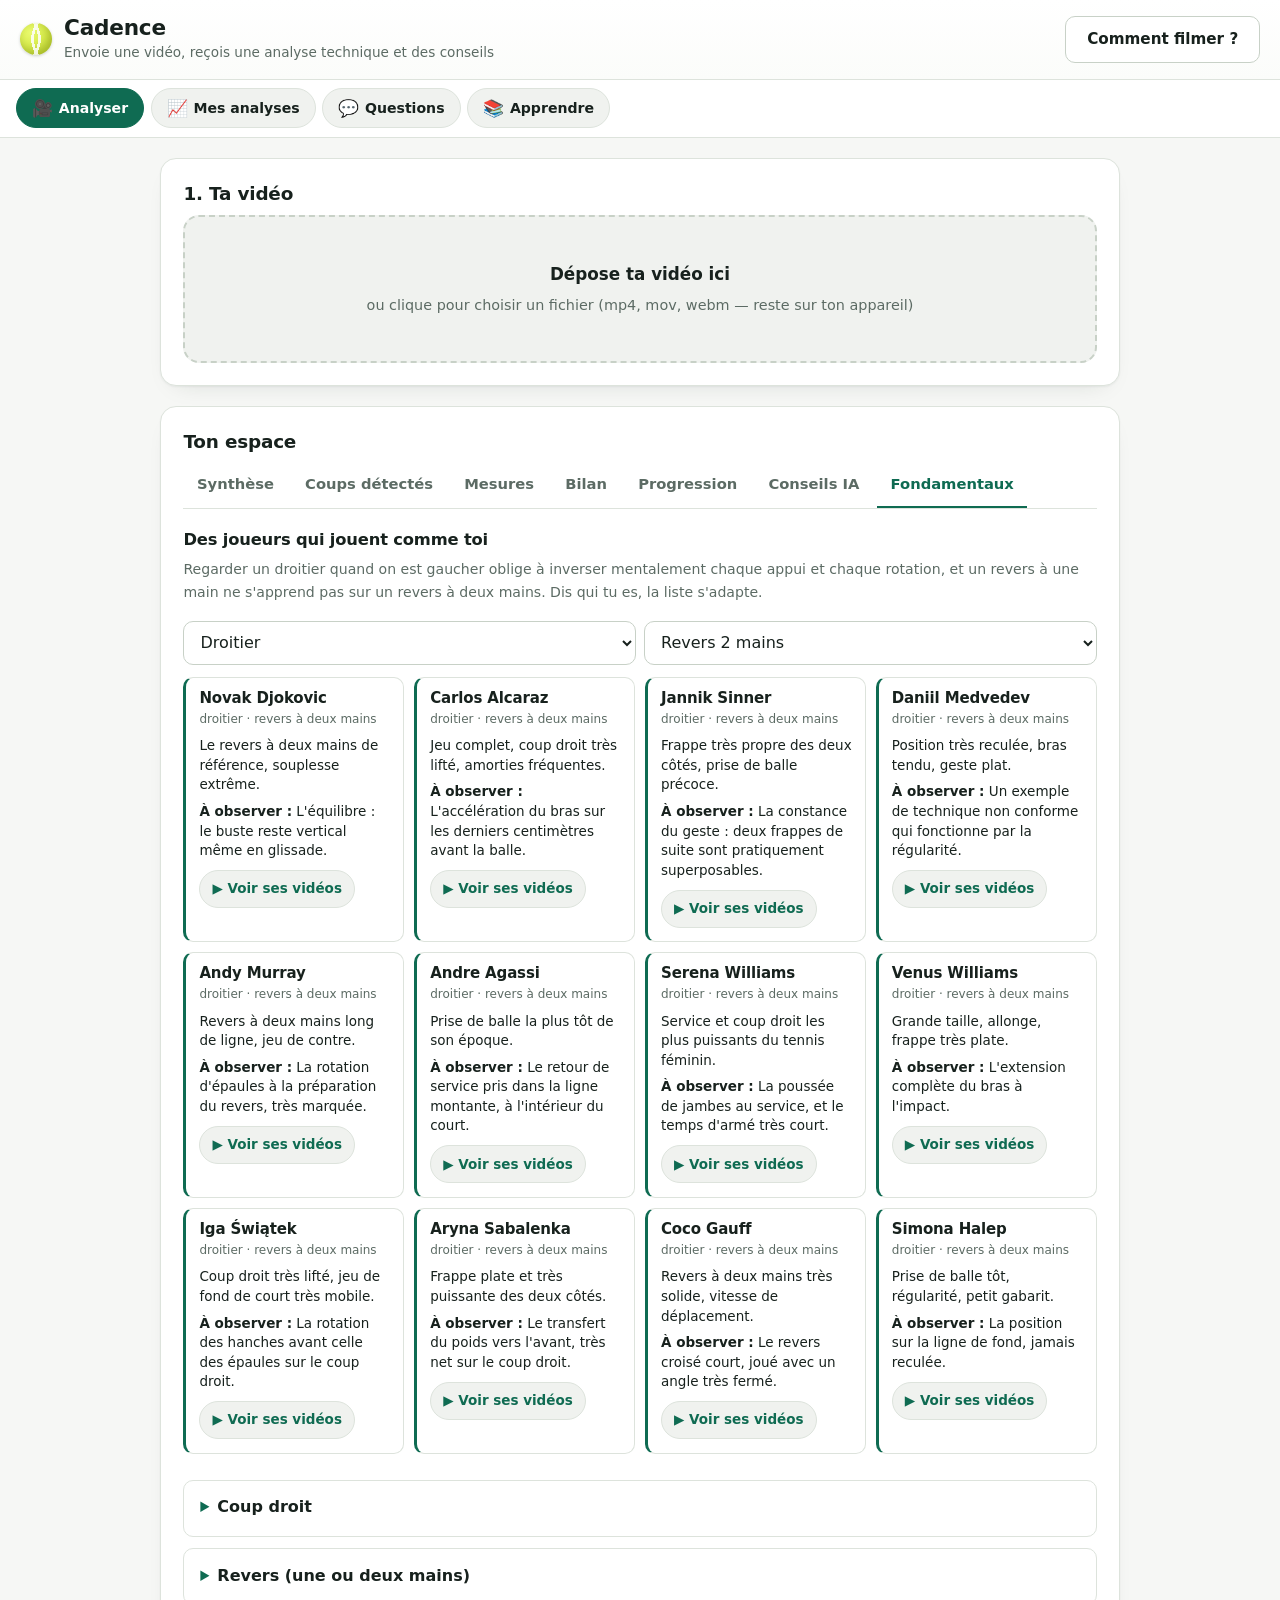
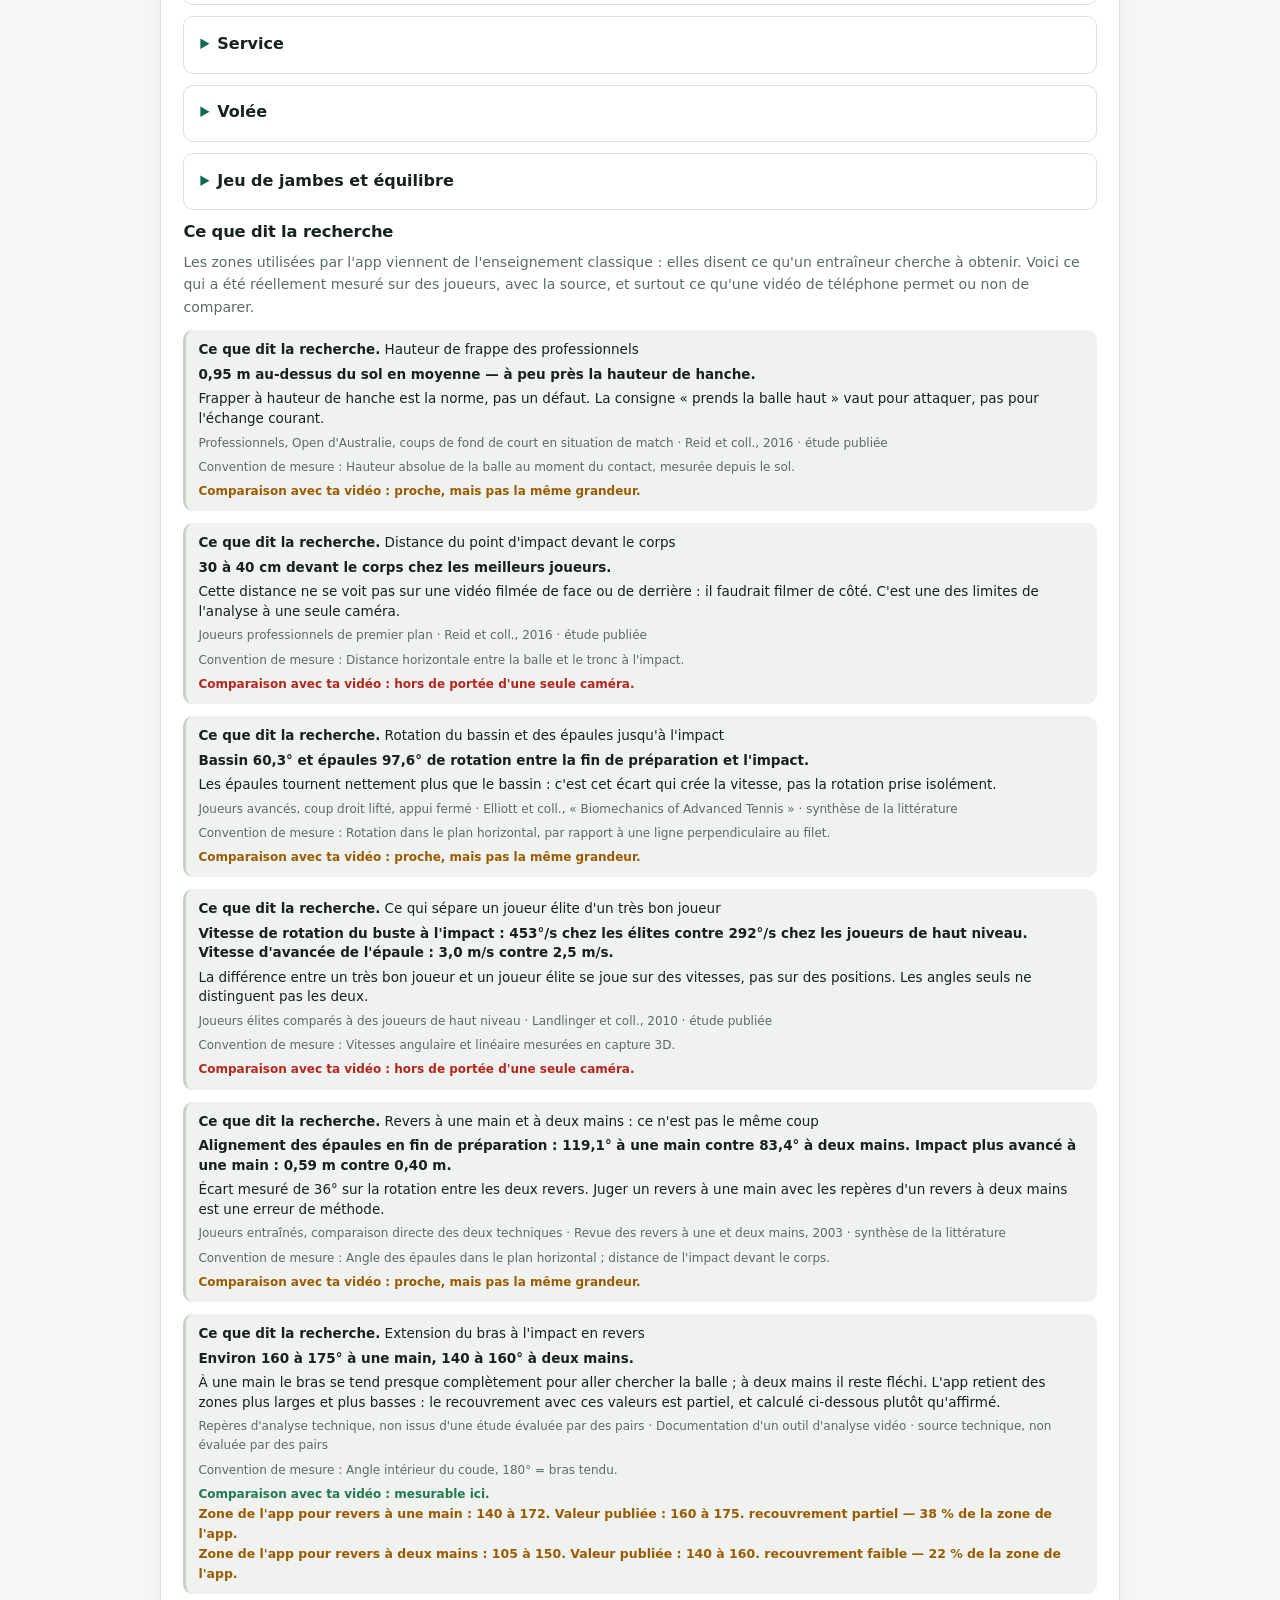
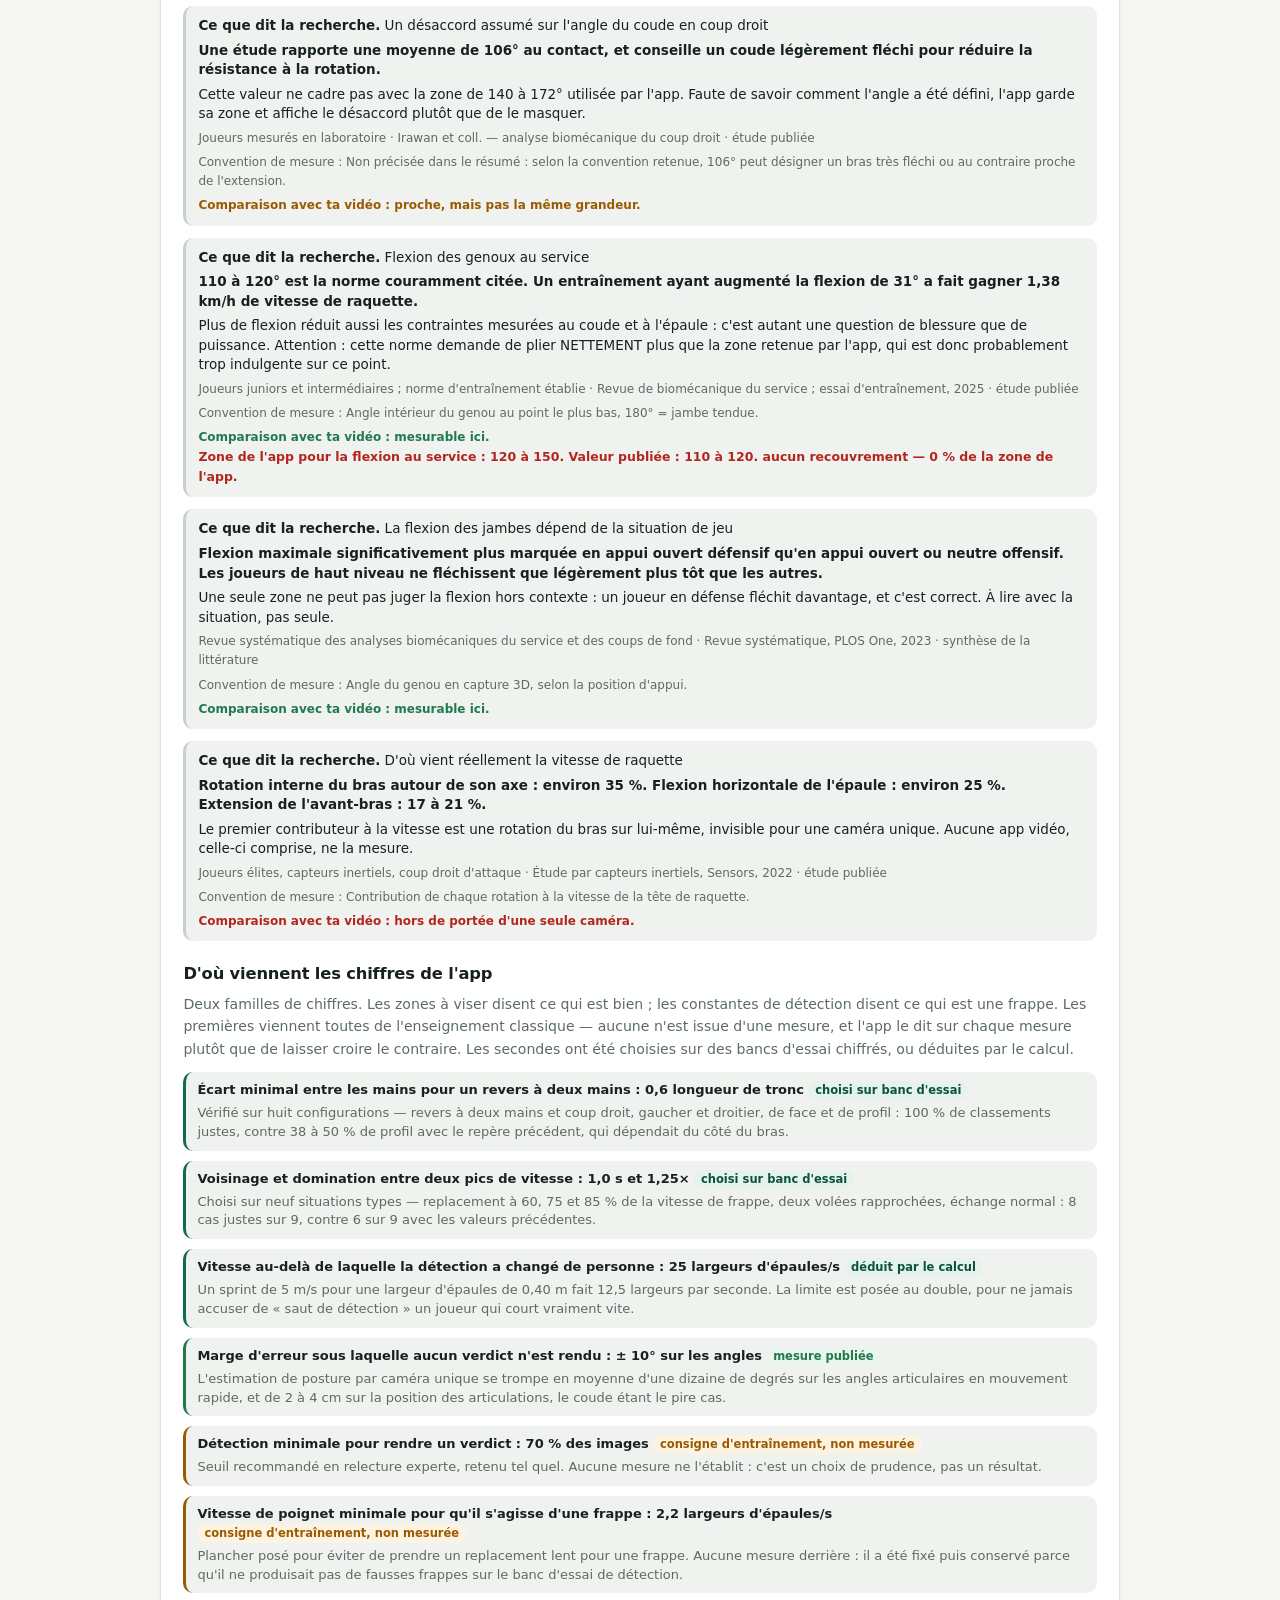
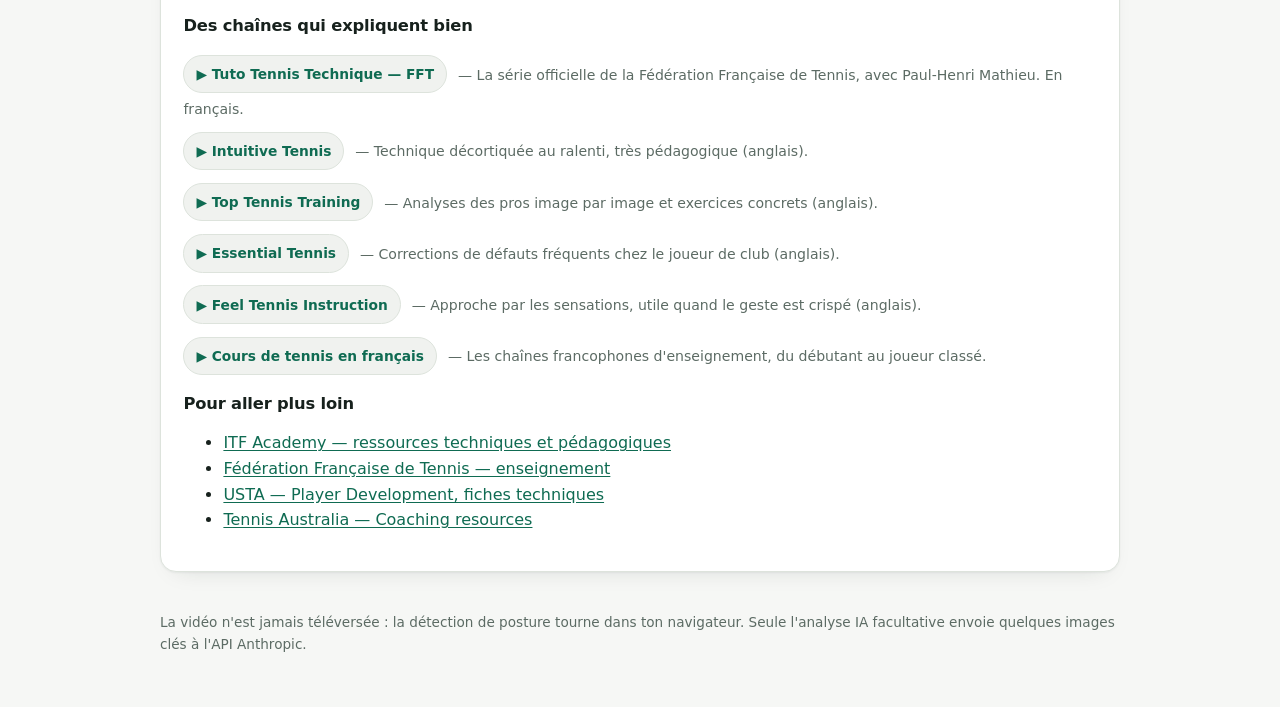
==== commit 7f9330ae: "Dire d'où vient chaque chiffre, et calculer les rapprochements au lieu de les affirmer Revue de l'en" ====
--- a/cadence.html
+++ b/cadence.html
@@ -698,6 +698,44 @@
 .ref-comparable.moyen { color: var(--attention); }
 .ref-comparable.ko { color: var(--priorite); }
 .note.marge { font-size: 12.5px; }
+/* Mesure trop dispersée pour être jugée : ni verte ni rouge, explicitement en attente. */
+.mesure.incaracterisable { border-left: 3px solid var(--attention); }
+.mesure.incaracterisable .m-valeur { color: var(--txt2); }
+
+/* --- Origine des chiffres -------------------------------------------------------------- */
+/* Une consigne d'entraînement et une valeur mesurée ne doivent pas s'afficher pareil. */
+.provenance {
+  margin-top: 10px;
+  padding: 9px 11px;
+  border-radius: var(--radius-s);
+  background: var(--surface-2);
+  border-left: 3px solid var(--line-forte);
+}
+.provenance p { margin: 0 0 4px; font-size: 13px; line-height: 1.45; }
+.provenance p:last-child { margin-bottom: 0; }
+.prov-texte { color: var(--txt2); }
+.prov-etiquette {
+  display: inline-block;
+  padding: 1px 7px;
+  border-radius: 999px;
+  font-size: 11.5px;
+  font-weight: 600;
+  background: var(--surface-3);
+  color: var(--txt2);
+}
+.provenance.etude { border-left-color: var(--bon); }
+.provenance.etude .prov-etiquette { background: var(--bon-fond); color: var(--bon); }
+.provenance.banc, .provenance.calcul { border-left-color: var(--primaire); }
+.provenance.banc .prov-etiquette, .provenance.calcul .prov-etiquette {
+  background: var(--primaire-clair); color: var(--primaire-fonce);
+}
+.provenance.enseignement { border-left-color: var(--attention); }
+.provenance.enseignement .prov-etiquette { background: var(--attention-fond); color: var(--attention); }
+.ref-ecart { font-size: 12.5px; font-weight: 600; margin-bottom: 0 !important; }
+.ref-ecart.ok { color: var(--bon); }
+.ref-ecart.moyen { color: var(--attention); }
+.ref-ecart.ko { color: var(--priorite); }
+.bloc-origines { margin: 22px 0; }
 </style>
 </head>
 <body>
@@ -1578,6 +1616,8 @@
   },
   {
     cles: ['coudeImpact'], coups: ['revers'],
+    plages: [{ zone: 'coudeImpact', min: 160, max: 175, quoi: 'revers à une main' },
+             { zone: 'coudeRevers2M', min: 140, max: 160, quoi: 'revers à deux mains' }],
     titre: "Extension du bras à l'impact en revers",
     valeur: "Environ 160 à 175° à une main, 140 à 160° à deux mains.",
     population: "Repères d'analyse technique, non issus d'une étude évaluée par des pairs",
@@ -1585,7 +1625,8 @@
     convention: "Angle intérieur du coude, 180° = bras tendu.",
     comparable: 'oui',
     lecon: "À une main le bras se tend presque complètement pour aller chercher la balle ; à "
-      + "deux mains il reste fléchi. Ce repère converge avec la zone utilisée par l'app.",
+      + "deux mains il reste fléchi. L'app retient des zones plus larges et plus basses : le "
+      + "recouvrement avec ces valeurs est partiel, et calculé ci-dessous plutôt qu'affirmé.",
   },
   {
     cles: ['coudeImpact'], coups: ['coup-droit'],
@@ -1603,6 +1644,7 @@
   },
   {
     cles: ['flexionService'], coups: ['service'],
+    plages: [{ zone: 'flexionService', min: 110, max: 120, quoi: 'la flexion au service' }],
     titre: "Flexion des genoux au service",
     valeur: "110 à 120° est la norme couramment citée. Un entraînement ayant augmenté la flexion "
       + "de 31° a fait gagner 1,38 km/h de vitesse de raquette.",
@@ -1611,7 +1653,9 @@
     convention: "Angle intérieur du genou au point le plus bas, 180° = jambe tendue.",
     comparable: 'oui',
     lecon: "Plus de flexion réduit aussi les contraintes mesurées au coude et à l'épaule : "
-      + "c'est autant une question de blessure que de puissance.",
+      + "c'est autant une question de blessure que de puissance. Attention : cette norme "
+      + "demande de plier NETTEMENT plus que la zone retenue par l'app, qui est donc "
+      + "probablement trop indulgente sur ce point.",
   },
   {
     cles: ['flexionGenou'], coups: ['coup-droit', 'revers'],
@@ -1641,6 +1685,117 @@
 ];
 
 /**
+ * D'où vient chaque zone. Quatre origines, et une seule est solide.
+ *
+ * La distinction compte pour le joueur : une zone tirée d'une mesure publiée et une zone
+ * héritée d'une consigne de club ne se contredisent pas de la même façon. Les afficher
+ * toutes de la même manière laissait croire que tout se valait.
+ *
+ *   etude        une mesure publiée soutient la valeur
+ *   calcul       la valeur se déduit d'une grandeur physique, par le calcul
+ *   banc         la valeur a été choisie sur un banc d'essai de l'app, chiffres à l'appui
+ *   enseignement consigne d'entraînement courante — aucune mesure derrière, et c'est dit
+ */
+const ORIGINES = {
+  etude: "mesure publiée",
+  calcul: "déduit par le calcul",
+  banc: "choisi sur banc d'essai",
+  enseignement: "consigne d'entraînement, non mesurée",
+};
+
+const PROVENANCE = {
+  flexionGenou: { origine: 'enseignement', texte:
+    "Consigne classique « fléchis avant de frapper ». Aucune norme chiffrée trouvée dans la "
+    + "littérature : la revue systématique de 2023 conclut que la flexion dépend surtout de la "
+    + "situation — nettement plus marquée en appui ouvert défensif — et que les joueurs de haut "
+    + "niveau ne se distinguent que par le moment où ils fléchissent, pas par l'angle atteint. "
+    + "À lire comme un repère, pas comme une norme." },
+
+  rotationEpaules: { origine: 'enseignement', texte:
+    "Cette mesure est un rapport de largeurs d'épaules apparentes, propre à l'app : elle n'a "
+    + "pas d'équivalent dans la littérature, qui mesure des degrés en capture 3D. La zone a été "
+    + "posée pour que « épaules nettement de profil » tombe dedans, sans mesure derrière." },
+
+  coudeImpact: { origine: 'enseignement', texte:
+    "Consigne « bras allongé mais pas verrouillé ». Le seul repère chiffré trouvé pour le revers "
+    + "à une main (160 à 175°) ne recouvre que 38 % de cette zone, plus large et plus basse." },
+
+  coudeRevers2M: { origine: 'enseignement', texte:
+    "Posée à part du coup droit parce que le bras dominant ne se tend jamais autant à deux mains. "
+    + "Le repère chiffré disponible (140 à 160°) ne recouvre que 22 % de cette zone. Sa source "
+    + "n'est pas une étude évaluée par des pairs : la divergence n'est donc pas tranchée." },
+
+  hauteurImpact: { origine: 'enseignement', texte:
+    "Zone posée entre hanche et épaule. La mesure publiée la plus proche — 0,95 m au-dessus du "
+    + "sol chez les professionnels — ne mesure pas la même chose : c'est la hauteur de la balle "
+    + "depuis le sol, alors que l'app mesure le poignet par rapport au bassin et à l'épaule. "
+    + "Les deux ne sont pas convertibles sans connaître la taille du joueur et la position de la "
+    + "raquette : cette valeur ne peut donc ni confirmer ni corriger la zone." },
+
+  stabiliteBassin: { origine: 'enseignement', texte:
+    "Repère « reste ancré au moment du contact », exprimé en largeurs d'épaules. Aucune mesure "
+    + "derrière. La zone a été élargie de 0,25 à 0,45 après avoir constaté qu'elle sanctionnait "
+    + "un joueur qui courait simplement vers la balle — une correction faite sur constat, pas "
+    + "sur mesure." },
+
+  stabiliteTete: { origine: 'enseignement', texte:
+    "Repère « garde le regard sur la balle ». Aucune mesure derrière. Le déplacement est compté "
+    + "par rapport au bassin, pour ne pas compter comme mouvement de tête le simple fait de courir." },
+
+  accompagnement: { origine: 'enseignement', texte:
+    "Repère « termine ton geste », exprimé en largeurs d'épaules. Aucune mesure derrière. Le "
+    + "test à deux angles de caméra a montré que cette mesure diverge du tout au tout selon la "
+    + "position du trépied : à ne comparer qu'entre séances filmées au même endroit." },
+
+  coudeService: { origine: 'enseignement', texte:
+    "Consigne « frappe au point le plus haut, bras tendu ». Aucun repère chiffré trouvé pour "
+    + "l'angle du coude au contact du service." },
+
+  flexionService: { origine: 'enseignement', texte:
+    "Consigne d'entraînement. Divergence assumée et non résolue : la norme couramment citée dans "
+    + "la littérature du service est 110 à 120°, soit une flexion nettement plus marquée que "
+    + "cette zone, qu'elle ne recouvre pas du tout. Cette zone est donc probablement trop "
+    + "indulgente. Elle n'a pas été déplacée faute de savoir si les deux mesures désignent bien "
+    + "le même angle." },
+};
+
+/**
+ * Origine des constantes de détection, distinctes des zones à viser : elles ne disent pas ce
+ * qui est bien, elles disent ce qui est une frappe et ce qui n'en est pas une.
+ */
+const PROVENANCE_DETECTION = [
+  { nom: "Écart minimal entre les mains pour un revers à deux mains", valeur: "0,6 longueur de tronc",
+    origine: 'banc', texte:
+      "Vérifié sur huit configurations — revers à deux mains et coup droit, gaucher et droitier, "
+      + "de face et de profil : 100 % de classements justes, contre 38 à 50 % de profil avec le "
+      + "repère précédent, qui dépendait du côté du bras." },
+  { nom: "Voisinage et domination entre deux pics de vitesse", valeur: "1,0 s et 1,25×",
+    origine: 'banc', texte:
+      "Choisi sur neuf situations types — replacement à 60, 75 et 85 % de la vitesse de frappe, "
+      + "deux volées rapprochées, échange normal : 8 cas justes sur 9, contre 6 sur 9 avec les "
+      + "valeurs précédentes." },
+  { nom: "Vitesse au-delà de laquelle la détection a changé de personne", valeur: "25 largeurs d'épaules/s",
+    origine: 'calcul', texte:
+      "Un sprint de 5 m/s pour une largeur d'épaules de 0,40 m fait 12,5 largeurs par seconde. "
+      + "La limite est posée au double, pour ne jamais accuser de « saut de détection » un joueur "
+      + "qui court vraiment vite." },
+  { nom: "Marge d'erreur sous laquelle aucun verdict n'est rendu", valeur: "± 10° sur les angles",
+    origine: 'etude', texte:
+      "L'estimation de posture par caméra unique se trompe en moyenne d'une dizaine de degrés sur "
+      + "les angles articulaires en mouvement rapide, et de 2 à 4 cm sur la position des "
+      + "articulations, le coude étant le pire cas." },
+  { nom: "Détection minimale pour rendre un verdict", valeur: "70 % des images",
+    origine: 'enseignement', texte:
+      "Seuil recommandé en relecture experte, retenu tel quel. Aucune mesure ne l'établit : c'est "
+      + "un choix de prudence, pas un résultat." },
+  { nom: "Vitesse de poignet minimale pour qu'il s'agisse d'une frappe", valeur: "2,2 largeurs d'épaules/s",
+    origine: 'enseignement', texte:
+      "Plancher posé pour éviter de prendre un replacement lent pour une frappe. Aucune mesure "
+      + "derrière : il a été fixé puis conservé parce qu'il ne produisait pas de fausses frappes "
+      + "sur le banc d'essai de détection." },
+];
+
+/**
  * Marge d'erreur propre à la mesure par vidéo, sous laquelle aucune différence n'est réelle.
  *
  * L'estimation de posture par caméra unique se trompe en moyenne d'une dizaine de degrés sur
@@ -1663,6 +1818,29 @@
   deplacementBassin: 0.08,
   accompagnement: 0.08,
 };
+
+/**
+ * Recouvrement entre une zone de l'app et une plage publiée, en pourcentage de la zone.
+ *
+ * Écrire « ce repère converge avec la zone de l'app » dans un texte, c'est une affirmation
+ * qui ne se vérifie jamais et qui devient fausse dès qu'on touche à la zone. Le rapprochement
+ * est donc calculé à l'affichage, à partir des deux plages de chiffres.
+ */
+function recouvrement(plage) {
+  const seuil = SEUILS[plage.zone];
+  if (!seuil) return null;
+  const [z0, z1] = seuil.ideal;
+  const lo = Math.max(z0, plage.min), hi = Math.min(z1, plage.max);
+  const largeur = z1 - z0;
+  if (!(largeur > 0)) return null;
+  const part = hi > lo ? (hi - lo) / largeur : 0;
+  return {
+    zone: [z0, z1], publie: [plage.min, plage.max], quoi: plage.quoi,
+    commun: hi > lo ? [lo, hi] : null,
+    part,
+    verdict: part === 0 ? 'aucun' : part >= 0.75 ? 'large' : part >= 0.35 ? 'partiel' : 'faible',
+  };
+}
 
 /** Références concernant une mesure, éventuellement filtrées par type de coup. */
 function referencesPour(cle, type) {
@@ -1893,9 +2071,55 @@
   );
 }
 
+/**
+ * Attend qu'une image soit réellement disponible pour l'affichage.
+ *
+ * `seeked` signale que le déplacement est fait, pas que l'image correspondante est peinte.
+ * Copier la vidéo dans une toile juste après ramène donc parfois l'image précédente, selon
+ * la charge de la machine. Le même fichier analysé deux fois n'échantillonnait alors pas
+ * exactement les mêmes images, et pouvait produire un nombre de frappes différent.
+ * `requestVideoFrameCallback` ne se déclenche qu'une fois l'image prête ; à défaut, deux
+ * tours d'affichage donnent la même garantie de façon approchée.
+ */
+/**
+ * Certains navigateurs n'appellent jamais `requestVideoFrameCallback` sur une vidéo en pause.
+ * Un simple délai de secours suffirait à ne pas bloquer, mais il serait payé sur CHAQUE image :
+ * 60 ms × 600 images, c'est plus de trente secondes ajoutées à l'analyse. On ne l'accepte donc
+ * que trois fois : après trois échecs d'affilée, le rappel est réputé inopérant sur cet
+ * appareil et on passe définitivement au repli par tours d'affichage.
+ */
+const ATTENTE_IMAGE = { utilisable: true, echecs: 0 };
+const DELAI_SECOURS = 60;      // ms
+const ECHECS_AVANT_REPLI = 3;
+
+function parToursDAffichage() {
+  return new Promise((resolve) => requestAnimationFrame(() => requestAnimationFrame(resolve)));
+}
+
+function imagePrete(video) {
+  if (!ATTENTE_IMAGE.utilisable || typeof video.requestVideoFrameCallback !== 'function') {
+    return parToursDAffichage();
+  }
+  return new Promise((resolve) => {
+    let rendu = false;
+    const fini = (parLeRappel) => {
+      if (rendu) return;
+      rendu = true;
+      if (parLeRappel) {
+        ATTENTE_IMAGE.echecs = 0;
+      } else if (++ATTENTE_IMAGE.echecs >= ECHECS_AVANT_REPLI) {
+        ATTENTE_IMAGE.utilisable = false;
+      }
+      resolve();
+    };
+    video.requestVideoFrameCallback(() => fini(true));
+    setTimeout(() => fini(false), DELAI_SECOURS);
+  });
+}
+
 function chercher(video, t) {
   return new Promise((resolve, reject) => {
-    const ok = () => { nettoyer(); resolve(); };
+    const ok = () => { nettoyer(); imagePrete(video).then(resolve); };
     const ko = () => { nettoyer(); reject(new Error('Lecture vidéo impossible à ' + t.toFixed(2) + ' s')); };
     const nettoyer = () => {
       video.removeEventListener('seeked', ok);
@@ -2449,12 +2673,19 @@
  */
 const DETECTION_MINI_VERDICT = 0.7;
 
+/**
+ * Écart entre les deux poignets, en longueurs de tronc, sous lequel les deux mains tiennent
+ * le manche. Un revers à deux mains reste bien en dessous ; un coup droit, bras libre
+ * écarté, bien au-dessus.
+ */
+const MAINS_JOINTES = 0.6;
+
 const PLANCHER_STRICT = 2.2;
 const PLANCHER_SOUPLE = 1.1;
 
 function detecterFrappes(
   series, vitesse,
-  { ecartMin = 0.55, fenetreDomination = 0.8, ratioDomination = 1.7, plancher = PLANCHER_STRICT } = {},
+  { ecartMin = 0.55, fenetreDomination = 1.0, ratioDomination = 1.25, plancher = PLANCHER_STRICT } = {},
 ) {
   const valides = finis(vitesse);
   if (valides.length < 5) return [];
@@ -2470,8 +2701,14 @@
     if (v >= (vitesse[i - 1] ?? 0) && v > (vitesse[i + 1] ?? 0)) pics.push({ i, v, t: series[i].t });
   }
 
-  // Un armé ou un replacement produit lui aussi un pic, mais il est toujours suivi de près
-  // par la frappe, bien plus rapide. On écarte donc les pics dominés par un voisin proche.
+  // Un armé ou un replacement produit lui aussi un pic. On écarte donc les pics dominés par
+  // un voisin proche. Le voisinage vaut 1 seconde et la domination 1,25× : avec 0,8 s et
+  // 1,7×, le replacement qui suit la frappe passait au travers et comptait comme une
+  // deuxième balle, ce qui polluait les médianes et fabriquait de la fausse irrégularité.
+  // Mesuré sur neuf situations types : 6 justes avant, 8 après. Le cas qui résiste est le
+  // replacement à 85 % de la vitesse de frappe — à ce niveau, la vitesse du poignet seule
+  // ne distingue plus les deux, et resserrer davantage fusionnerait deux vraies volées
+  // jouées coup sur coup.
   const retenus = pics.filter((p) => !pics.some(
     (q) => q !== p && Math.abs(q.t - p.t) <= fenetreDomination && q.v > p.v * ratioDomination
   ));
@@ -2522,10 +2759,18 @@
 /* ------------------------------------------------------------------ */
 
 const LIBELLES_ANGLE = {
-  cote: 'sur le côté du joueur',
-  face: 'devant le joueur',
-  dos: 'derrière le joueur',
+  cote: 'sur le côté',
+  face: 'de face',
+  dos: 'de dos',
   autre: 'en diagonale',
+};
+
+/** Ce que chaque position de caméra permet — et ne permet pas — de mesurer. */
+const APPORT_ANGLE = {
+  cote: 'idéal pour le coup droit et le revers',
+  face: 'idéal pour le service, moins fiable pour les angles de bras en fond de court',
+  dos: 'bon pour le service et les appuis',
+  autre: "l'orientation change trop pour trancher",
 };
 
 /**
@@ -2586,7 +2831,7 @@
 const fenetre = (series, t0, t1) =>
   series.filter((s) => s.ok && s.t >= t0 && s.t <= t1);
 
-function mesurerFrappe(series, pic, main, coupImpose = 'auto') {
+function mesurerFrappe(series, pic, main, coupImpose = 'auto', revers = 'deux') {
   const contact = series[pic.i];
   if (!contact?.ok) return null;
 
@@ -2690,14 +2935,38 @@
   // droits et des revers, l'app recopiait le menu déroulant et étiquetait tout pareil.
   // Le type déclaré reste celui qui fait foi — la reconnaissance 2D est fragile — mais un
   // désaccord fréquent est désormais signalé au joueur.
+  // Écart entre les deux poignets, en longueurs de tronc. Sur un revers à deux mains les
+  // deux mains tiennent le manche ; sur un coup droit le bras libre est écarté. Cette
+  // distance est la seule information de classement qui ne dépende ni de la main dominante,
+  // ni du côté d'où filme la caméra, ni du sens dans lequel le joueur est tourné — et elle
+  // survit à la confusion épaule gauche / épaule droite, qui est systématique quand le
+  // joueur est de profil : intervertir deux points ne change pas la distance entre eux.
+  // Le critère n'a de sens que si les deux poignets sont réellement vus : un poignet libre
+  // masqué par le corps est placé au jugé par le modèle de posture, souvent au milieu du
+  // tronc, ce qui simulerait un coup droit sur n'importe quel geste.
+  const deuxPoignetsVus = (contact.poignetG.v ?? 1) >= 0.5 && (contact.poignetD.v ?? 1) >= 0.5;
+  const ecartMains = (contact.tronc > 0.01 && deuxPoignetsVus)
+    ? dist(contact.poignetG, contact.poignetD) / contact.tronc : NaN;
+
   const auDessusTete = poignet.y < contact.nez.y;
-  let typeDetecte;
+  let typeDetecte, fiabiliteType;
   if (auDessusTete && hauteurImpact > 1.6) {
     typeDetecte = 'service';
+    fiabiliteType = 'haute';
   } else {
+    // Repère de secours, connu pour être fragile : de profil, le modèle de posture
+    // intervertit régulièrement les deux épaules et le côté du bras s'inverse avec elles.
     const coteBras = Math.sign(contact[cleEpaule].x - contact.hanches.x);
     const cotePoignet = Math.sign(poignet.x - contact.hanches.x);
-    const croise = coteBras !== 0 && cotePoignet !== 0 && coteBras !== cotePoignet;
+    let croise = coteBras !== 0 && cotePoignet !== 0 && coteBras !== cotePoignet;
+    fiabiliteType = 'basse';
+
+    // Quand le joueur joue son revers à deux mains, l'écart entre les mains tranche seul.
+    if (revers === 'deux' && Number.isFinite(ecartMains)) {
+      croise = ecartMains < MAINS_JOINTES;
+      fiabiliteType = 'haute';
+    }
+
     if (amplitudePrep < 0.85 && hauteurImpact > 0.1 && hauteurImpact < 1.4) {
       typeDetecte = croise ? 'volee-revers' : 'volee-coup-droit';
     } else {
@@ -2724,6 +2993,8 @@
     hauteurBrasLibre,
     oscillation,
     typeDetecte,
+    fiabiliteType,
+    ecartMains,
     incertitudeCoude,
     busteImpact: contact.buste,
   };
@@ -2751,16 +3022,28 @@
 }
 
 /** Le seuil à appliquer dépend du coup : un service se juge autrement qu'un coup droit. */
-function seuilPour(cle, type, revers = 'deux') {
-  if (type === 'service' && cle === 'coudeImpact') return SEUILS.coudeService;
-  if (type === 'service' && cle === 'flexionGenou') return SEUILS.flexionService;
+/**
+ * Nom de la zone qui s'applique à une mesure, pour un coup donné.
+ *
+ * Nommer la zone et la lire sont deux besoins distincts : l'affichage doit pouvoir dire d'où
+ * vient la zone employée, sans réécrire ces règles pour son compte — c'est ainsi qu'on se
+ * retrouve avec trois versions de la même correspondance, dont deux périmées.
+ */
+function cleSeuilPour(cle, type, revers = 'deux') {
+  if (type === 'service' && cle === 'coudeImpact') return 'coudeService';
+  if (type === 'service' && cle === 'flexionGenou') return 'flexionService';
   // Un revers à deux mains se joue coudes fléchis : lui appliquer la référence du coup
   // droit revenait à lui reprocher systématiquement un « bras trop plié ».
-  if (cle === 'coudeImpact' && type === 'revers' && revers === 'deux') return SEUILS.coudeRevers2M;
-  return { hauteurImpact: SEUILS.hauteurImpact, coudeImpact: SEUILS.coudeImpact,
-    rotationEpaules: SEUILS.rotationEpaules, flexionGenou: SEUILS.flexionGenou,
-    accompagnement: SEUILS.accompagnement, deplacementTete: SEUILS.stabiliteTete,
-    deplacementBassin: SEUILS.stabiliteBassin }[cle] || null;
+  if (cle === 'coudeImpact' && type === 'revers' && revers === 'deux') return 'coudeRevers2M';
+  return { hauteurImpact: 'hauteurImpact', coudeImpact: 'coudeImpact',
+    rotationEpaules: 'rotationEpaules', flexionGenou: 'flexionGenou',
+    accompagnement: 'accompagnement', deplacementTete: 'stabiliteTete',
+    deplacementBassin: 'stabiliteBassin' }[cle] || null;
+}
+
+function seuilPour(cle, type, revers = 'deux') {
+  const nom = cleSeuilPour(cle, type, revers);
+  return nom ? SEUILS[nom] || null : null;
 }
 
 /**
@@ -2788,6 +3071,19 @@
  * joueur. On compare donc l'incertitude d'échantillonnage à la largeur de la zone visée :
  * si elle en dépasse le tiers, le verdict ne mesurerait que le hasard.
  */
+/**
+ * Mesures dont le nuage est plus large que la zone à juger : leur médiane ne caractérise
+ * rien. Ni reproche, ni point fort, ni chiffre affiché comme s'il était net — et surtout pas
+ * de constat d'irrégularité fondé sur cette même dispersion, ce qui reviendrait à affirmer
+ * et à suspendre la même chose dans le même rapport.
+ */
+function mesuresNonCaracterisables(frappes, type, revers = 'deux') {
+  return Object.keys(SEUILS_REGULARITE).filter((cle) => {
+    const seuil = seuilPour(cle, type, revers);
+    return seuil && !medianeCaracteristique(frappes.map((f) => f[cle]), seuil).significative;
+  });
+}
+
 function coudeMesurable(incertitude, seuil) {
   if (!Number.isFinite(incertitude) || !seuil) return true;
   const largeurZone = seuil.ideal[1] - seuil.ideal[0];
@@ -2798,13 +3094,17 @@
  * Juge une frappe mesure par mesure : c'est ce qui permet de dire, frappe par frappe,
  * ce qui va et ce qui ne va pas — plutôt que d'afficher une colonne de chiffres nus.
  */
-function verdictsFrappe(frappe, revers = 'deux') {
+function verdictsFrappe(frappe, revers = 'deux', nonCaracterisables = []) {
   const type = frappe.type;
   return mesuresJugeables(type).map((cle) => {
     const def = EXPLICATIONS.find((e) => e.cle === cle);
     const seuil = seuilPour(cle, type, revers);
     // Mesure que la cadence d'échantillonnage ne permet pas de trancher : on se tait.
     if (cle === 'coudeImpact' && !coudeMesurable(frappe.incertitudeCoude, seuil)) return null;
+    // Mesure dont le nuage, sur l'ensemble des frappes, dépasse la zone à juger : le rapport
+    // ne peut pas la déclarer incaractérisable d'un côté et la noter frappe par frappe de
+    // l'autre. Le doute vaut pour tout le rapport, pas seulement pour la page des mesures.
+    if (nonCaracterisables.includes(cle)) return null;
     if (!def || !seuil) return null;
 
     const valeur = frappe[cle];
@@ -2842,7 +3142,16 @@
   const n = frappes.length;
   const libelle = LIBELLES_COUP[type] || type;
   const med = (cle) => mediane(frappes.map((f) => f[cle]));
-  const est = (cle, seuil) => evaluer(med(cle), seuil, incertitudePour(cle, n));
+
+  // Une médiane ne vaut que si elle caractérise le nuage. Quand la dispersion dépasse la
+  // largeur de la zone à juger, la médiane ne désigne plus rien : ni reproche, ni point fort.
+  // Ce contrôle ne s'appliquait qu'au coude — les autres mesures subissent pourtant
+  // exactement le même échantillonnage, et étaient livrées sans aucune réserve.
+  const nonCaracterisables = new Set(mesuresNonCaracterisables(frappes, type, revers));
+
+  const est = (cle, seuil) => (nonCaracterisables.has(cle)
+    ? { niveau: 'inconnu', sens: 0, raison: 'dispersion' }
+    : evaluer(med(cle), seuil, incertitudePour(cle, n)));
 
   const service = type === 'service';
   const volee = type.startsWith('volee');
@@ -2954,8 +3263,11 @@
         `Annoncer une valeur moyenne n'aurait pas de sens : ce n'est pas un angle, c'est un nuage. ` +
         `Cet écart peut venir de ton geste comme de la cadence d'analyse — à 20 images/seconde, ` +
         `le coude bouge beaucoup entre deux images.`,
-      exo: "Relance à 30 images/seconde : si l'écart se réduit nettement, il venait de la mesure. " +
-        "S'il persiste, c'est ton geste qui varie, et c'est alors la régularité qu'il faut travailler.",
+      exo: "Refilme la même séquence en ralenti (mode 120 ou 240 images/seconde de ton téléphone), " +
+        "puis relance l'analyse à la cadence la plus haute proposée. Passer à 30 images/seconde ne " +
+        "suffit pas : l'écart y baisserait d'environ un tiers, assez peu pour te faire conclure à tort " +
+        "« ça persiste, c'est donc mon geste ». À 120 images/seconde, si l'écart s'effondre il venait " +
+        "de la mesure ; s'il tient, c'est ton geste, et c'est alors la régularité qu'il faut travailler.",
     });
   } else if (!coudeMesurable(incertitudeCoude, seuilCoude)) {
     // Se taire vaut mieux que trancher au hasard : à cette cadence, l'angle relevé à
@@ -3082,11 +3394,20 @@
 
   /* --- Régularité d'une frappe à l'autre --- */
   if (n >= 3) {
+    const ecartes = [];
     const mesures = Object.entries(SEUILS_REGULARITE).map(([cle, def]) => {
       // Une irrégularité inférieure à l'erreur de mesure ne mesure pas le joueur.
       // Le coude balaie des dizaines de degrés entre deux images : à cette cadence,
       // annoncer « ± 36° d'irrégularité » reviendrait à chiffrer le hasard.
       if (cle === 'coudeImpact' && !coudeMesurable(incertitudeCoude, seuilCoude)) {
+        return { cle, ...def, et: NaN, etat: 'inconnu', exces: NaN };
+      }
+      // Contradiction à éviter : on ne peut pas déclarer une mesure « trop dispersée pour
+      // être caractérisée », puis se servir de cette même dispersion pour affirmer que le
+      // joueur ne refait pas deux fois le même geste. Le premier constat dit qu'on ne sait
+      // pas encore ; le second trancherait. C'est le premier qui a raison.
+      if (nonCaracterisables.has(cle)) {
+        ecartes.push(def.libelle);
         return { cle, ...def, et: NaN, etat: 'inconnu', exces: NaN };
       }
       const et = ecartType(frappes.map((f) => f[cle]));
@@ -3112,8 +3433,18 @@
         niveau: grave ? 'priorite' : 'corriger',
         titre: 'Frappes trop irrégulières',
         detail: `D'une frappe à l'autre, ce qui bouge le plus : ${pires.slice(0, 2).map(format).join(', ')}. ` +
-          `Sur ${n} frappes du même coup, ces écarts veulent dire que tu ne refais pas deux fois le même geste — c'est ce qui produit les fautes inexpliquées.`,
+          `Sur ${n} frappes du même coup, ces écarts veulent dire que tu ne refais pas deux fois le même geste — c'est ce qui produit les fautes inexpliquées.`
+          + (ecartes.length ? ` À noter : ${ecartes.join(' et ')} n'entre(nt) pas dans ce calcul — la dispersion y est trop forte pour qu'on sache encore si elle vient du geste ou de la mesure.` : ''),
         exo: `Série de 10 balles lentes, même hauteur, même cible, sans chercher la puissance : l'objectif est que les 10 se ressemblent. Compte celles qui « sonnent » pareil.`,
+      });
+    } else if (ecartes.length) {
+      // Toutes les mesures de régularité ont été écartées : on ne conclut rien, et on le dit.
+      ajouter({
+        niveau: 'info', coup: 'Mesure',
+        titre: 'Régularité du geste encore indéterminée',
+        detail: `La régularité ne peut pas être jugée sur ce coup : ${ecartes.join(' et ')} `
+          + `varie(nt) trop d'une frappe à l'autre pour qu'on sache si c'est ton geste ou la cadence `
+          + `d'analyse. Aucune conclusion sur la régularité tant que le test en ralenti n'a pas tranché.`,
       });
     }
   }
@@ -3234,8 +3565,14 @@
   // sur un échange contenant coups droits et revers, tout étiqueter pareil serait faux.
   if (frappes.length >= 4 && profil.coup && profil.coup !== 'auto') {
     const famille = (t) => String(t).replace(/^volee-/, '');
-    const desaccords = frappes.filter((f) => f.typeDetecte && famille(f.typeDetecte) !== famille(f.type));
-    const part = desaccords.length / frappes.length;
+    // On ne signale un mélange que si le classement repose sur le critère fiable — l'écart
+    // entre les deux mains. Le repère de secours, fondé sur le côté du bras, s'inverse quand
+    // le joueur est de profil : il a produit « 8 frappes sur 10 ressemblent à des coups
+    // droits » sur une série qui n'était que des revers. Une alerte fausse est pire que pas
+    // d'alerte : elle apprend à ignorer les alertes.
+    const fiables = frappes.filter((f) => f.fiabiliteType === 'haute');
+    const desaccords = fiables.filter((f) => f.typeDetecte && famille(f.typeDetecte) !== famille(f.type));
+    const part = fiables.length >= 4 ? desaccords.length / fiables.length : 0;
     if (part >= 0.35) {
       const compte = new Map();
       for (const f of desaccords) {
@@ -3244,12 +3581,15 @@
       }
       const autre = [...compte.entries()].sort((a, b) => b[1] - a[1])[0];
       c.push({
-        niveau: 'corriger', coup: 'Réglage',
+        // Tant que le coup analysé est peut-être le mauvais, tout le reste du rapport est un
+        // commentaire sur le mauvais geste. C'est donc la priorité, avant toute technique.
+        niveau: 'priorite', coup: 'Réglage',
         titre: 'La séquence ne contient sans doute pas que ce coup',
         detail: `Tu as déclaré « ${LIBELLES_COUP[profil.coup] || profil.coup} », et toutes les frappes ` +
-          `sont analysées comme telles. Or ${desaccords.length} frappe(s) sur ${frappes.length} ressemblent ` +
+          `sont analysées comme telles. Or ${desaccords.length} frappe(s) sur ${fiables.length} ressemblent ` +
           `plutôt à « ${LIBELLES_COUP[autre[0]] || autre[0]} ». Les repères techniques diffèrent d'un coup ` +
-          `à l'autre : mélangés, les constats perdent de leur sens.`,
+          `à l'autre : mélangés, les constats perdent de leur sens. Tant que ce point n'est pas réglé, ` +
+          `lis le reste du rapport avec réserve : il peut porter sur un autre coup que celui que tu crois.`,
         exo: "Découpe ta vidéo pour n'analyser qu'un seul type de coup à la fois (réglages avancés : " +
           "début et durée), ou choisis « Un peu de tout, devine » pour laisser l'app classer chaque frappe.",
       });
@@ -3257,15 +3597,12 @@
   }
 
   if (camera && frappes.length) {
-    const dit = {
-      cote: 'sur le côté du joueur — idéal pour le coup droit et le revers',
-      face: 'devant le joueur — idéal pour le service, moins fiable pour les angles de bras en fond de court',
-      dos: 'derrière le joueur — bon pour le service et les appuis',
-      autre: "en diagonale, ou l'orientation change trop pour trancher",
-    }[camera.angle];
+    const dit = LIBELLES_ANGLE[camera.angle]
+      ? `${LIBELLES_ANGLE[camera.angle]} — ${APPORT_ANGLE[camera.angle]}`
+      : undefined;
     c.push({
       niveau: 'info', coup: 'Prise de vue',
-      titre: `Caméra détectée : ${{ cote: 'sur le côté', face: 'de face', dos: 'de dos', autre: 'en diagonale' }[camera.angle]}`,
+      titre: `Caméra détectée : ${LIBELLES_ANGLE[camera.angle] || 'position indéterminée'}`,
       detail: `La position de la caméra est déduite de ta posture, tu n'as rien à renseigner : ${dit}.` +
         (camera.confiance < 0.5 ? " Détection peu sûre sur cette vidéo." : ''),
     });
@@ -3439,7 +3776,7 @@
   const diagnostic = diagnostiquerFrappes(series, vitesse);
 
   const frappes = pics
-    .map((pic) => mesurerFrappe(series, pic, mainDominante, coup))
+    .map((pic) => mesurerFrappe(series, pic, mainDominante, coup, profil.revers === 'une' ? 'une' : 'deux'))
     .filter(Boolean);
 
   // Filet de sécurité : si la main déclarée ne donne rien alors que l'autre bras frappe
@@ -3538,6 +3875,17 @@
         deplacementBassin: mediane(liste.map((f) => f.deplacementBassin)),
         vitesse: mediane(liste.map((f) => f.vitesse)),
       },
+      // Mesures dont le nuage dépasse la zone à juger : leur médiane ne caractérise rien et
+      // ne doit pas être affichée comme un chiffre net. Sans ce report jusqu'à l'affichage,
+      // l'app annonçait « coude incaractérisable » dans les constats et « coude 141° » deux
+      // écrans plus haut.
+      nonCaracterisables: mesuresNonCaracterisables(liste, type, profil.revers === 'une' ? 'une' : 'deux'),
+      // Dispersion de chaque mesure : conservée d'une séance à l'autre, elle permet de
+      // distinguer un geste qui varie d'une mesure qui bruite. Un geste ne devient pas plus
+      // irrégulier pendant que la détection s'améliore.
+      dispersions: Object.fromEntries(Object.keys(SEUILS_REGULARITE)
+        .map((cle) => [cle, ecartType(liste.map((f) => f[cle]))])
+        .filter(([, v]) => Number.isFinite(v))),
     })),
   };
 }
@@ -3696,6 +4044,8 @@
     constats: analyse.constats || [],
     frappes: analyse.frappes.map((f) => {
       const garde = { t: f.t, type: f.type, resultat: f.resultat || '' };
+      if (f.typeDetecte) garde.typeDetecte = f.typeDetecte;
+      if (f.fiabiliteType) garde.fiabiliteType = f.fiabiliteType;
       for (const m of MESURES_FRAPPE) if (Number.isFinite(f[m])) garde[m] = f[m];
       return garde;
     }),
@@ -3722,6 +4072,7 @@
     },
     groupes: analyse.groupes.map((g) => ({
       type: g.type, libelle: g.libelle, nombre: g.nombre, medianes: g.medianes,
+      dispersions: g.dispersions || null, nonCaracterisables: g.nonCaracterisables || [],
     })),
   };
 
@@ -3804,6 +4155,35 @@
 }
 
 /** Points d'une mesure pour un type de coup donné, du plus ancien au plus récent. */
+/**
+ * Une dispersion qui augmente pendant que la détection s'améliore.
+ *
+ * Un geste ne devient pas plus irrégulier d'une séance à l'autre au moment précis où la
+ * mesure devient plus fiable. Quand les deux évoluent en sens contraire, l'explication la
+ * plus simple est que la dispersion vient de la mesure, pas du joueur. L'app ne peut pas le
+ * prouver, mais elle peut cesser de faire comme si elle ne le voyait pas.
+ */
+function dispersionSuspecte(typeCoup, cle, liste = lireHistorique()) {
+  const avec = liste
+    .filter((e) => Number.isFinite(e.detail?.tauxDetection)
+      && Number.isFinite((e.groupes || []).find((g) => g.type === typeCoup)?.dispersions?.[cle]))
+    .sort((a, b) => new Date(a.date) - new Date(b.date));
+  if (avec.length < 2) return null;
+
+  const [avant, apres] = avec.slice(-2);
+  const d = (e) => e.groupes.find((g) => g.type === typeCoup).dispersions[cle];
+  const dAvant = d(avant), dApres = d(apres);
+  const detAvant = avant.detail.tauxDetection, detApres = apres.detail.tauxDetection;
+
+  // Il faut que les deux bougent franchement, et en sens contraire.
+  if (!(dApres > dAvant * 1.1 && detApres > detAvant + 0.05)) return null;
+  return {
+    dispersionAvant: dAvant, dispersionApres: dApres,
+    detectionAvant: detAvant, detectionApres: detApres,
+    dateAvant: avant.date, dateApres: apres.date,
+  };
+}
+
 function serie(mesure, typeCoup, liste = lireHistorique()) {
   const def = MESURES_SUIVIES.find((m) => m.cle === mesure);
   if (!def) return [];
@@ -4146,6 +4526,7 @@
  * sont comparables et lesquelles ne le sont pas.
  */
 
+
 const CLE_REFERENCE = 'dial-tennis-protocole';
 
 /** La marche à suivre, volontairement courte : un protocole qu'on ne suit pas ne sert à rien. */
@@ -4162,7 +4543,7 @@
   {
     cle: 'angleCamera', libelle: 'Position de la caméra', bloquant: true,
     egal: (a, b) => a === b,
-    dire: (ref, cur) => `caméra ${LIB_ANGLE[cur] || cur} cette fois, ${LIB_ANGLE[ref] || ref} pour la référence`,
+    dire: (ref, cur) => `caméra ${LIBELLES_ANGLE[cur] || cur} cette fois, ${LIBELLES_ANGLE[ref] || ref} pour la référence`,
   },
   {
     cle: 'coup', libelle: 'Coup filmé', bloquant: true,
@@ -4183,7 +4564,6 @@
   },
 ];
 
-const LIB_ANGLE = { cote: 'sur le côté', face: 'de face', dos: 'de dos', autre: 'en diagonale' };
 
 function lireReference() {
   try {
@@ -5184,7 +5564,8 @@
     infos.appendChild(el('h4', null, `${i + 1}. ${echapper(LIBELLES_COUP[f.type] || f.type)} — ${f.t.toFixed(1)} s`));
 
     // Le cœur de la carte : chaque mesure jugée, avec la raison en clair
-    const verdicts = verdictsFrappe(f, a.profil?.revers);
+    const groupe = a.groupes?.find((g) => g.type === f.type);
+    const verdicts = verdictsFrappe(f, a.profil?.revers, groupe?.nonCaracterisables || []);
     const bilan = verdicts.filter((v) => v.niveau !== 'bon');
     infos.appendChild(el('p', 'bilan-frappe', bilan.length
       ? `<strong>${bilan.length}</strong> point${bilan.length > 1 ? 's' : ''} à corriger sur cette frappe`
@@ -5283,6 +5664,27 @@
   'site-technique': 'source technique, non évaluée par des pairs',
 };
 
+/**
+ * D'où vient la zone à viser affichée pour une mesure. Sans cette mention, une consigne de
+ * club et une valeur mesurée s'affichent exactement pareil, et le joueur ne peut pas savoir
+ * lesquelles de ses « fautes » reposent sur quelque chose.
+ */
+function blocProvenance(cle, typeCoup, revers) {
+  // La zone employée est nommée par le moteur, pas devinée ici : le service et le revers à
+  // deux mains ont chacun la leur, et l'origine affichée doit suivre la zone réellement
+  // appliquée.
+  const p = PROVENANCE[cleSeuilPour(cle, typeCoup, revers)];
+  const bloc = el('div', `provenance ${p ? p.origine : 'enseignement'}`);
+  if (!p) {
+    bloc.textContent = "L'origine de cette zone n'est pas documentée.";
+    return bloc;
+  }
+  bloc.innerHTML = `<p><strong>D'où vient cette zone :</strong> `
+    + `<span class="prov-etiquette">${echapper(ORIGINES[p.origine])}</span></p>`
+    + `<p class="prov-texte">${echapper(p.texte)}</p>`;
+  return bloc;
+}
+
 function carteReference(ref) {
   const carte = el('div', 'reference');
   const c = ETIQUETTE_COMPARABLE[ref.comparable] || ETIQUETTE_COMPARABLE.partiel;
@@ -5294,6 +5696,19 @@
     + ` · ${echapper(ETIQUETTE_NATURE[ref.nature] || ref.nature)}</p>`
     + `<p class="ref-meta">Convention de mesure : ${echapper(ref.convention)}</p>`
     + `<p class="ref-comparable ${c.classe}">Comparaison avec ta vidéo : ${echapper(c.texte)}.</p>`;
+
+  // Rapprochement calculé, jamais affirmé : si la zone de l'app change, ce chiffre suit.
+  for (const plage of ref.plages || []) {
+    const r = recouvrement(plage);
+    if (!r) continue;
+    const mots = { aucun: 'aucun recouvrement', faible: 'recouvrement faible',
+      partiel: 'recouvrement partiel', large: 'recouvrement large' }[r.verdict];
+    const p = el('p', `ref-ecart ${r.verdict === 'aucun' ? 'ko' : r.verdict === 'large' ? 'ok' : 'moyen'}`);
+    p.textContent = `Zone de l'app pour ${plage.quoi} : ${r.zone[0]} à ${r.zone[1]}. `
+      + `Valeur publiée : ${r.publie[0]} à ${r.publie[1]}. `
+      + `${mots} — ${Math.round(r.part * 100)} % de la zone de l'app.`;
+    carte.appendChild(p);
+  }
   return carte;
 }
 
@@ -5325,10 +5740,15 @@
       if (def.seuil && !jugeables.includes(def.cle)) continue;   // sans objet pour ce coup
 
       const seuil = def.seuil ? seuilPour(def.cle, g.type) : null;
-      const dedans = seuil ? valeur >= seuil.ideal[0] && valeur <= seuil.ideal[1] : null;
-
-      const carte = el('details', `mesure ${dedans === null ? '' : dedans ? 'ok' : 'ko'}`);
-      const etat_ = dedans === null ? 'repère' : dedans ? 'dans la zone' : 'hors zone';
+      // Mesure trop dispersée pour que sa médiane veuille dire quelque chose : on affiche la
+      // réserve à la place du chiffre, au lieu de la contredire deux écrans plus bas.
+      const incaracterisable = (g.nonCaracterisables || []).includes(def.cle);
+      const dedans = (seuil && !incaracterisable)
+        ? valeur >= seuil.ideal[0] && valeur <= seuil.ideal[1] : null;
+
+      const carte = el('details', `mesure ${dedans === null ? '' : dedans ? 'ok' : 'ko'}${incaracterisable ? ' incaracterisable' : ''}`);
+      const etat_ = incaracterisable ? 'trop variable pour être jugée'
+        : dedans === null ? 'repère' : dedans ? 'dans la zone' : 'hors zone';
       // Sans seuil (la vitesse), annoncer une « zone à viser » n'aurait pas de sens.
       const fourchette = seuil
         ? `zone à viser : ${libelleZone(seuil, def.unite)}`
@@ -5336,7 +5756,7 @@
       carte.innerHTML = `<summary>
         <span class="m-ligne">
           <span class="m-nom">${echapper(def.libelle)}</span>
-          <span class="m-valeur">${echapper(valeur.toFixed(def.decimales) + def.unite)}</span>
+          <span class="m-valeur">${incaracterisable ? '—' : echapper(valeur.toFixed(def.decimales) + def.unite)}</span>
         </span>
         <span class="m-ligne m-bas">
           <span class="m-etat">${echapper(etat_)}</span>
@@ -5344,7 +5764,7 @@
         </span>
       </summary>`;
 
-      if (seuil) carte.appendChild(jauge(valeur, seuil, def.decimales, def.unite));
+      if (seuil && !incaracterisable) carte.appendChild(jauge(valeur, seuil, def.decimales, def.unite));
 
       const corps = el('div', 'm-corps');
       corps.innerHTML =
@@ -5352,7 +5772,28 @@
         `<p class="note">Échelle : ${echapper(def.echelle)}.</p>` +
         `<p><strong>Pourquoi ça compte.</strong> ${echapper(def.pourquoi)}</p>`;
 
-      if (seuil && !dedans) {
+      if (incaracterisable) {
+        corps.innerHTML += `<p class="m-diagnostic"><strong>Chez toi.</strong> Cette mesure varie `
+          + `trop d'une frappe à l'autre pour qu'une valeur moyenne veuille dire quelque chose : `
+          + `sur tes ${g.nombre} frappes, le nuage est plus large que la zone à viser. La médiane `
+          + `serait de ${echapper(valeur.toFixed(def.decimales) + def.unite)}, mais elle ne désigne rien. `
+          + `Aucun verdict n'est rendu tant que le test en ralenti n'a pas dit si cet écart vient `
+          + `de ton geste ou de la cadence d'analyse.</p>`;
+
+        // Argument décisif quand il est disponible : la dispersion a augmenté pendant que la
+        // détection s'améliorait. Un geste ne se dérègle pas au moment où la mesure se corrige.
+        const sus = dispersionSuspecte(g.type, def.cle);
+        if (sus) {
+          corps.innerHTML += `<p class="m-diagnostic"><strong>Un indice de plus.</strong> `
+            + `Depuis ta séance précédente, cet écart est passé de `
+            + `± ${echapper(sus.dispersionAvant.toFixed(def.decimales) + def.unite)} à `
+            + `± ${echapper(sus.dispersionApres.toFixed(def.decimales) + def.unite)}, alors que la `
+            + `détection du joueur s'améliorait de ${Math.round(sus.detectionAvant * 100)} % à `
+            + `${Math.round(sus.detectionApres * 100)} %. Un geste ne devient pas plus irrégulier `
+            + `au moment précis où la mesure devient plus fiable : cet écart vient très `
+            + `probablement de la mesure.</p>`;
+        }
+      } else if (seuil && !dedans) {
         const sens = valeur < seuil.ideal[0] ? 'tropBas' : 'tropHaut';
         corps.innerHTML += `<p class="m-diagnostic"><strong>Chez toi.</strong> ${echapper(def[sens])}</p>`;
       } else if (seuil) {
@@ -5367,6 +5808,7 @@
           + `Un écart plus petit que cette marge n'est pas jugé.</p>`;
       }
       if (def.exercice) corps.innerHTML += `<p class="exo"><strong>Exercice :</strong> ${echapper(def.exercice)}</p>`;
+      if (seuil) corps.appendChild(blocProvenance(def.cle, g.type, a.profil?.revers));
       for (const ref of referencesPour(def.cle, g.type)) corps.appendChild(carteReference(ref));
       corps.appendChild(lienVideo(adapterRequete(def.requeteVideo, g.libelle, a.profil?.main), 'Voir des vidéos sur ce point'));
       carte.appendChild(corps);
@@ -5537,7 +5979,7 @@
   if (ref) {
     bloc.appendChild(el('p', 'note',
       `Séance de référence : ${echapper(dateLongue(ref.date))} — ` +
-      `caméra ${echapper({ cote: 'sur le côté', face: 'de face', dos: 'de dos', autre: 'en diagonale' }[ref.conditions.angleCamera] || '?')}, ` +
+      `caméra ${echapper(LIBELLES_ANGLE[ref.conditions.angleCamera] || '?')}, ` +
       `${echapper(String(ref.conditions.fps))} images/seconde.`));
   } else {
     bloc.appendChild(el('p', 'note',
@@ -5965,6 +6407,23 @@
   for (const ref of REFERENCES) recherche.appendChild(carteReference(ref));
   cible.appendChild(recherche);
 
+  const origines = el('section', 'bloc-origines');
+  origines.appendChild(el('h3', null, "D'où viennent les chiffres de l'app"));
+  origines.appendChild(el('p', 'note',
+    "Deux familles de chiffres. Les zones à viser disent ce qui est bien ; les constantes de "
+    + "détection disent ce qui est une frappe. Les premières viennent toutes de l'enseignement "
+    + "classique — aucune n'est issue d'une mesure, et l'app le dit sur chaque mesure plutôt que "
+    + "de laisser croire le contraire. Les secondes ont été choisies sur des bancs d'essai "
+    + "chiffrés, ou déduites par le calcul."));
+  for (const d of PROVENANCE_DETECTION) {
+    const carte = el('div', `provenance ${d.origine}`);
+    carte.innerHTML = `<p><strong>${echapper(d.nom)} : ${echapper(d.valeur)}</strong> `
+      + `<span class="prov-etiquette">${echapper(ORIGINES[d.origine])}</span></p>`
+      + `<p class="prov-texte">${echapper(d.texte)}</p>`;
+    origines.appendChild(carte);
+  }
+  cible.appendChild(origines);
+
   cible.appendChild(el('h3', null, 'Des chaînes qui expliquent bien'));
   const chaines = el('ul', 'chaines');
   for (const c of CHAINES_VIDEO) {
